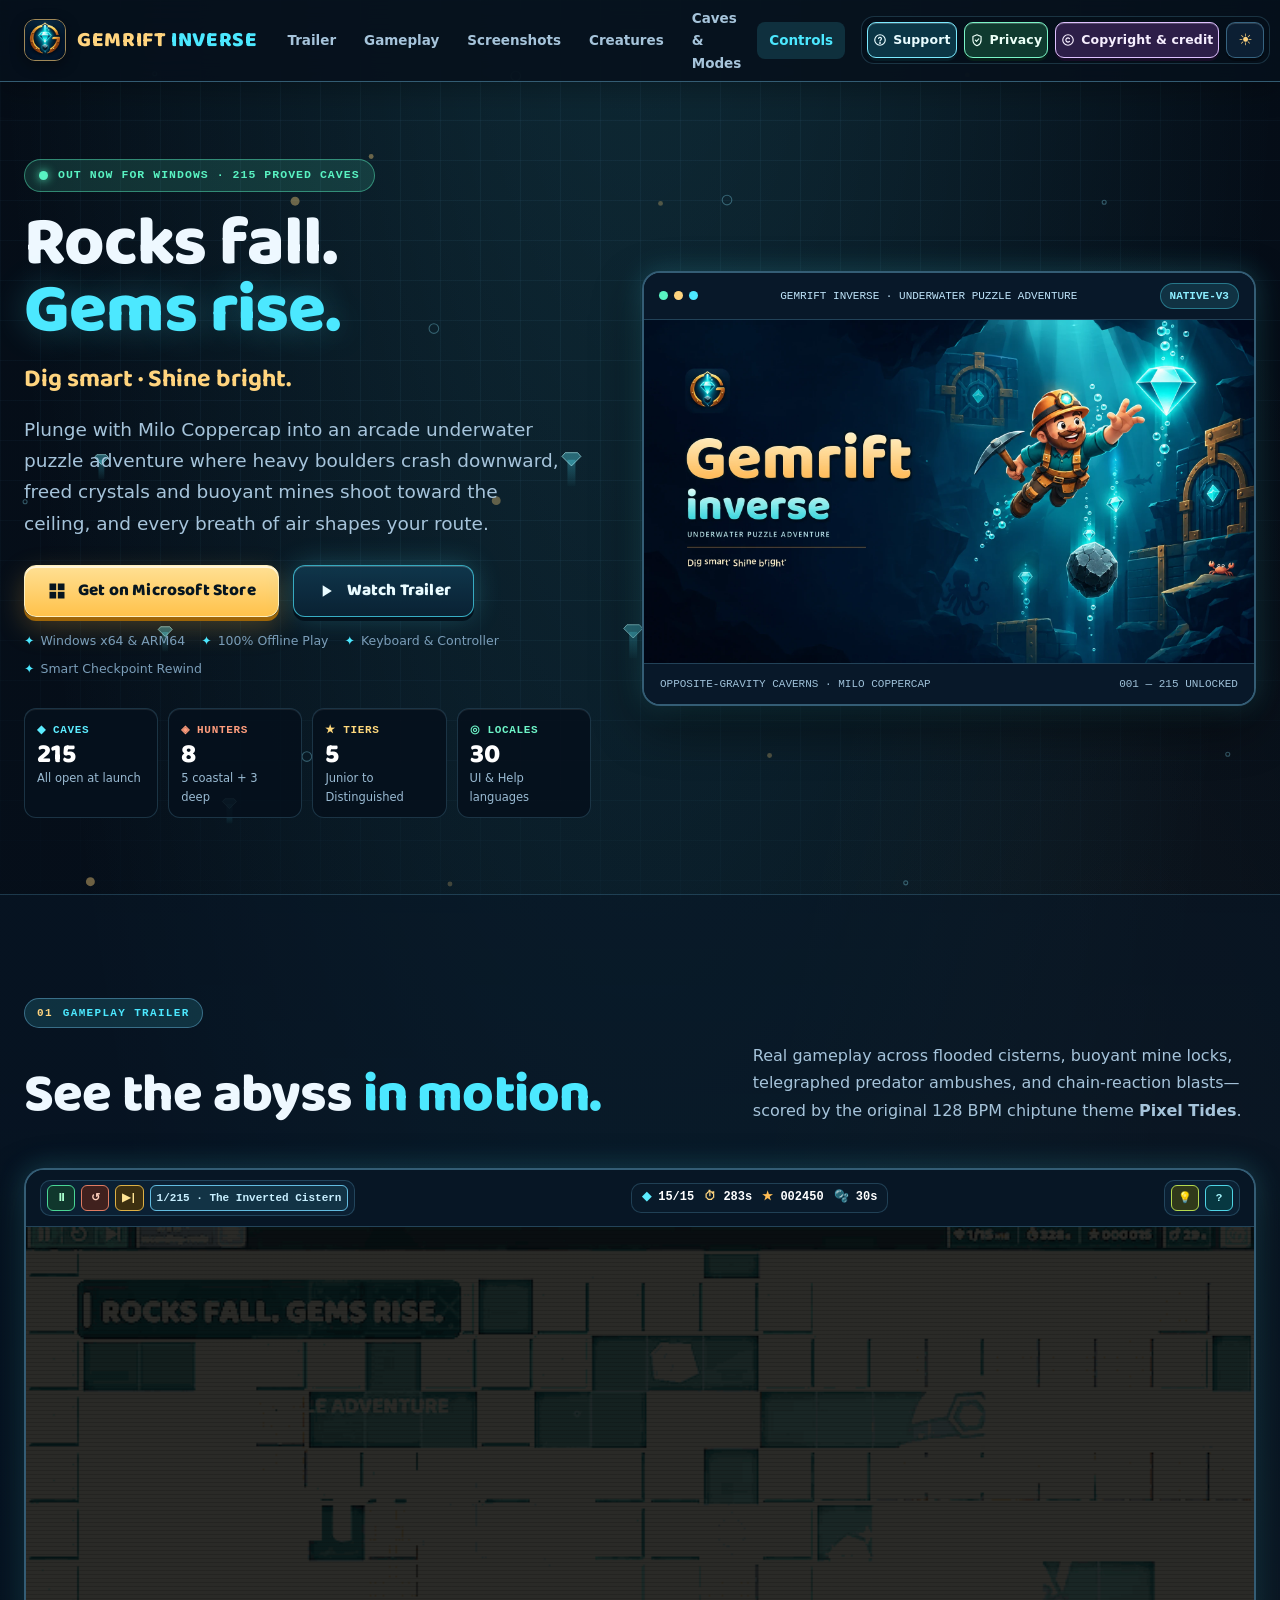
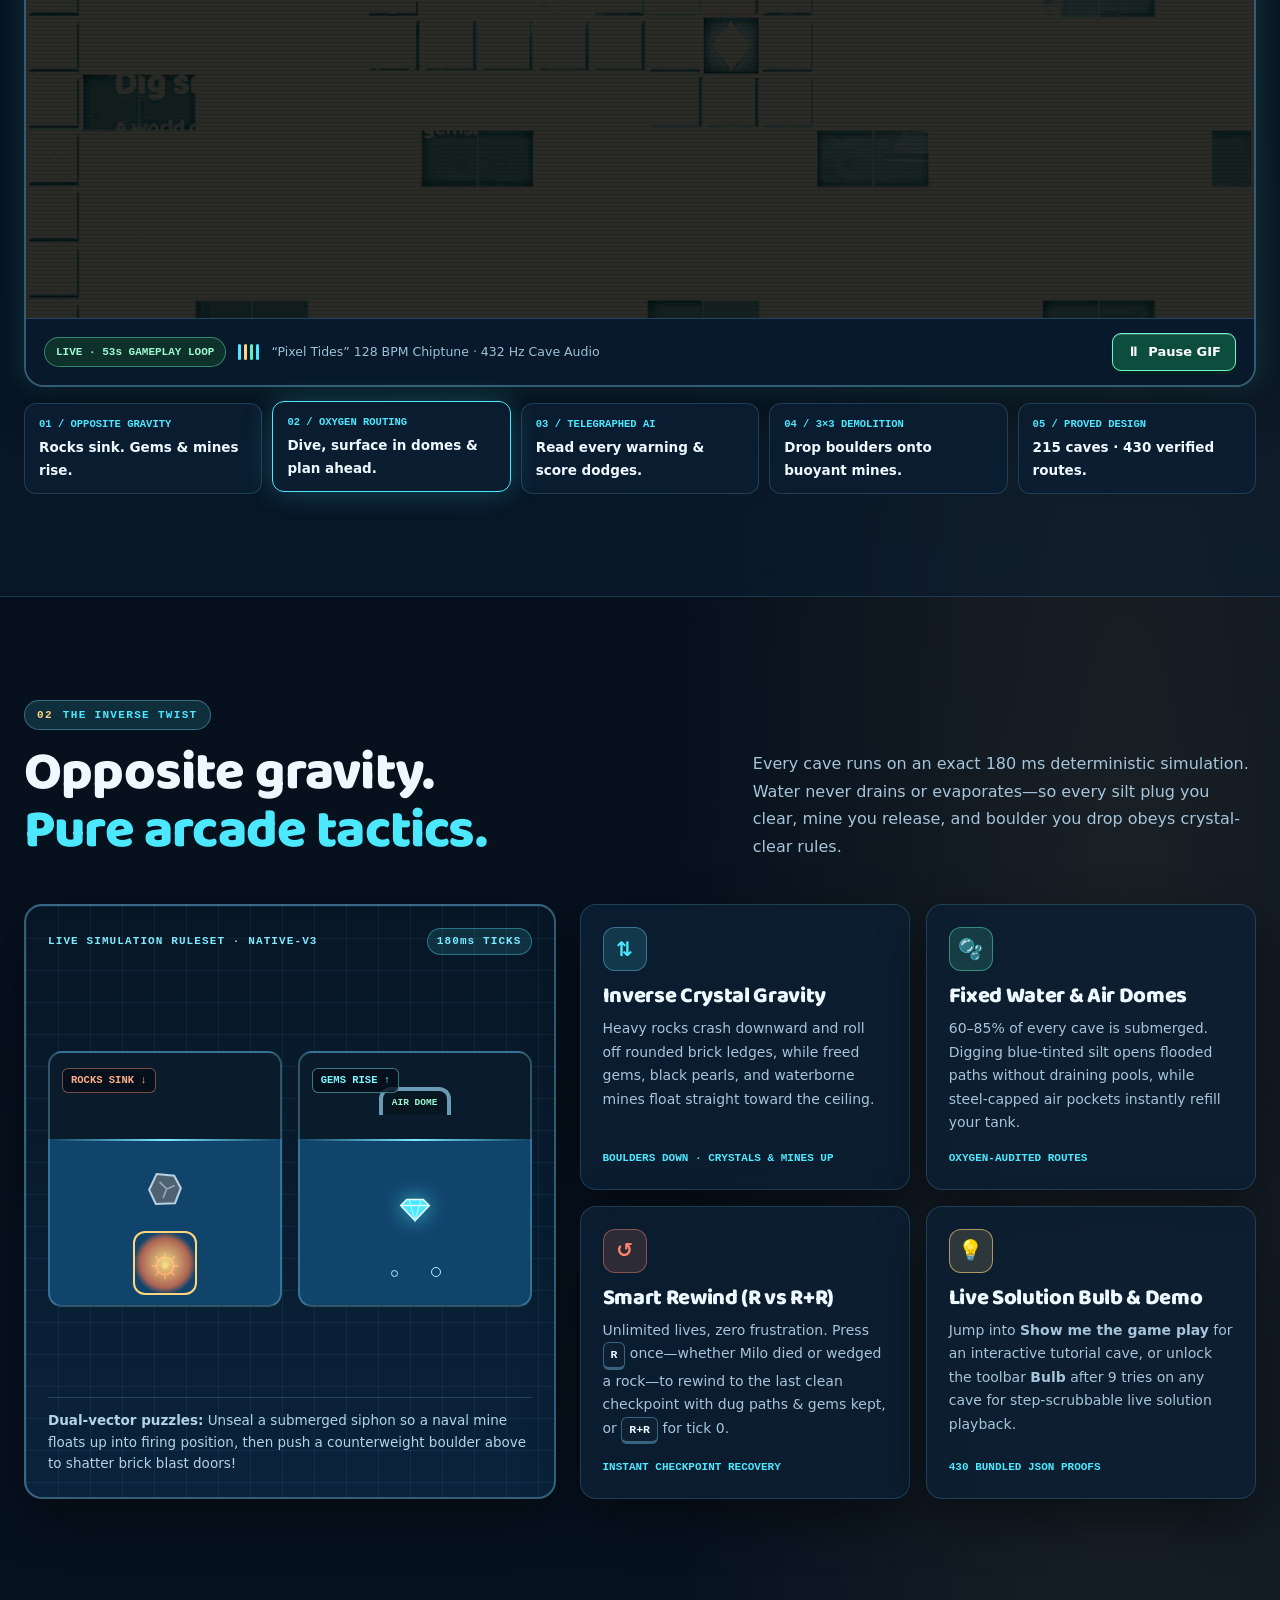
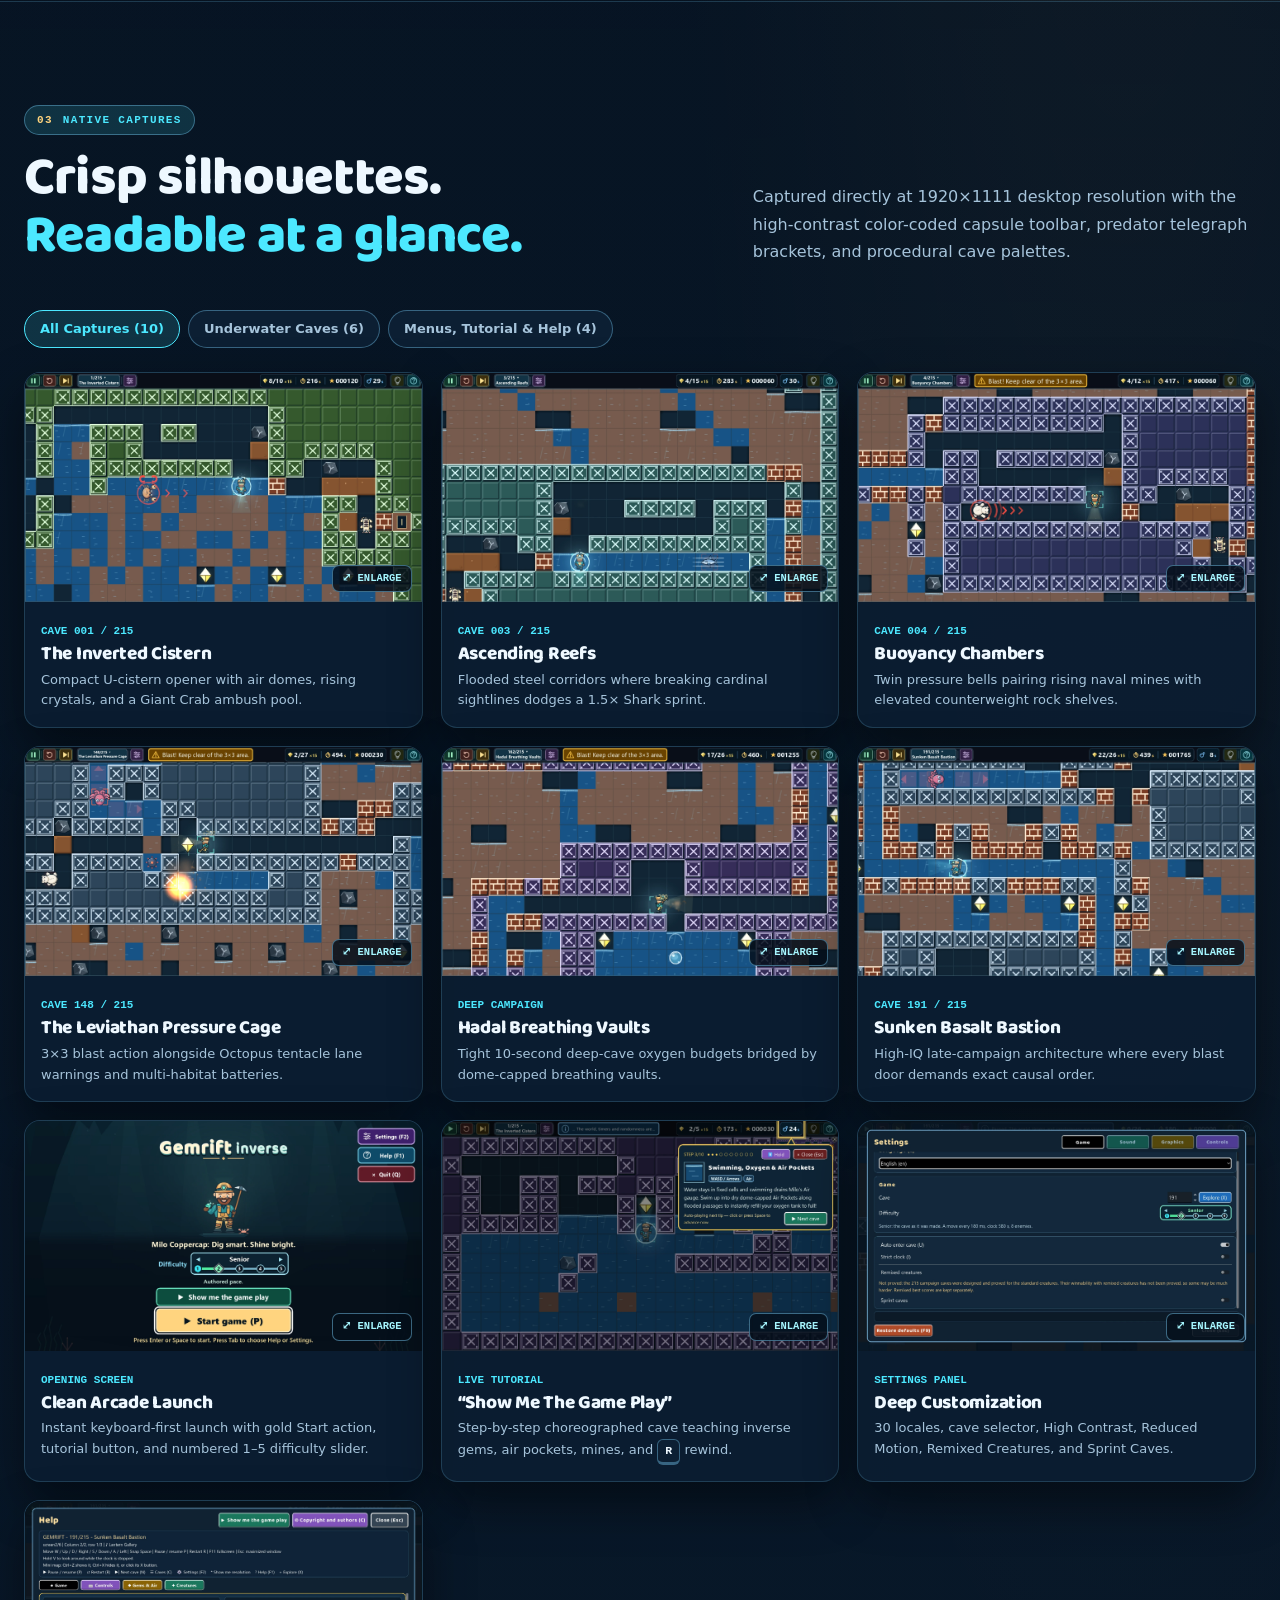
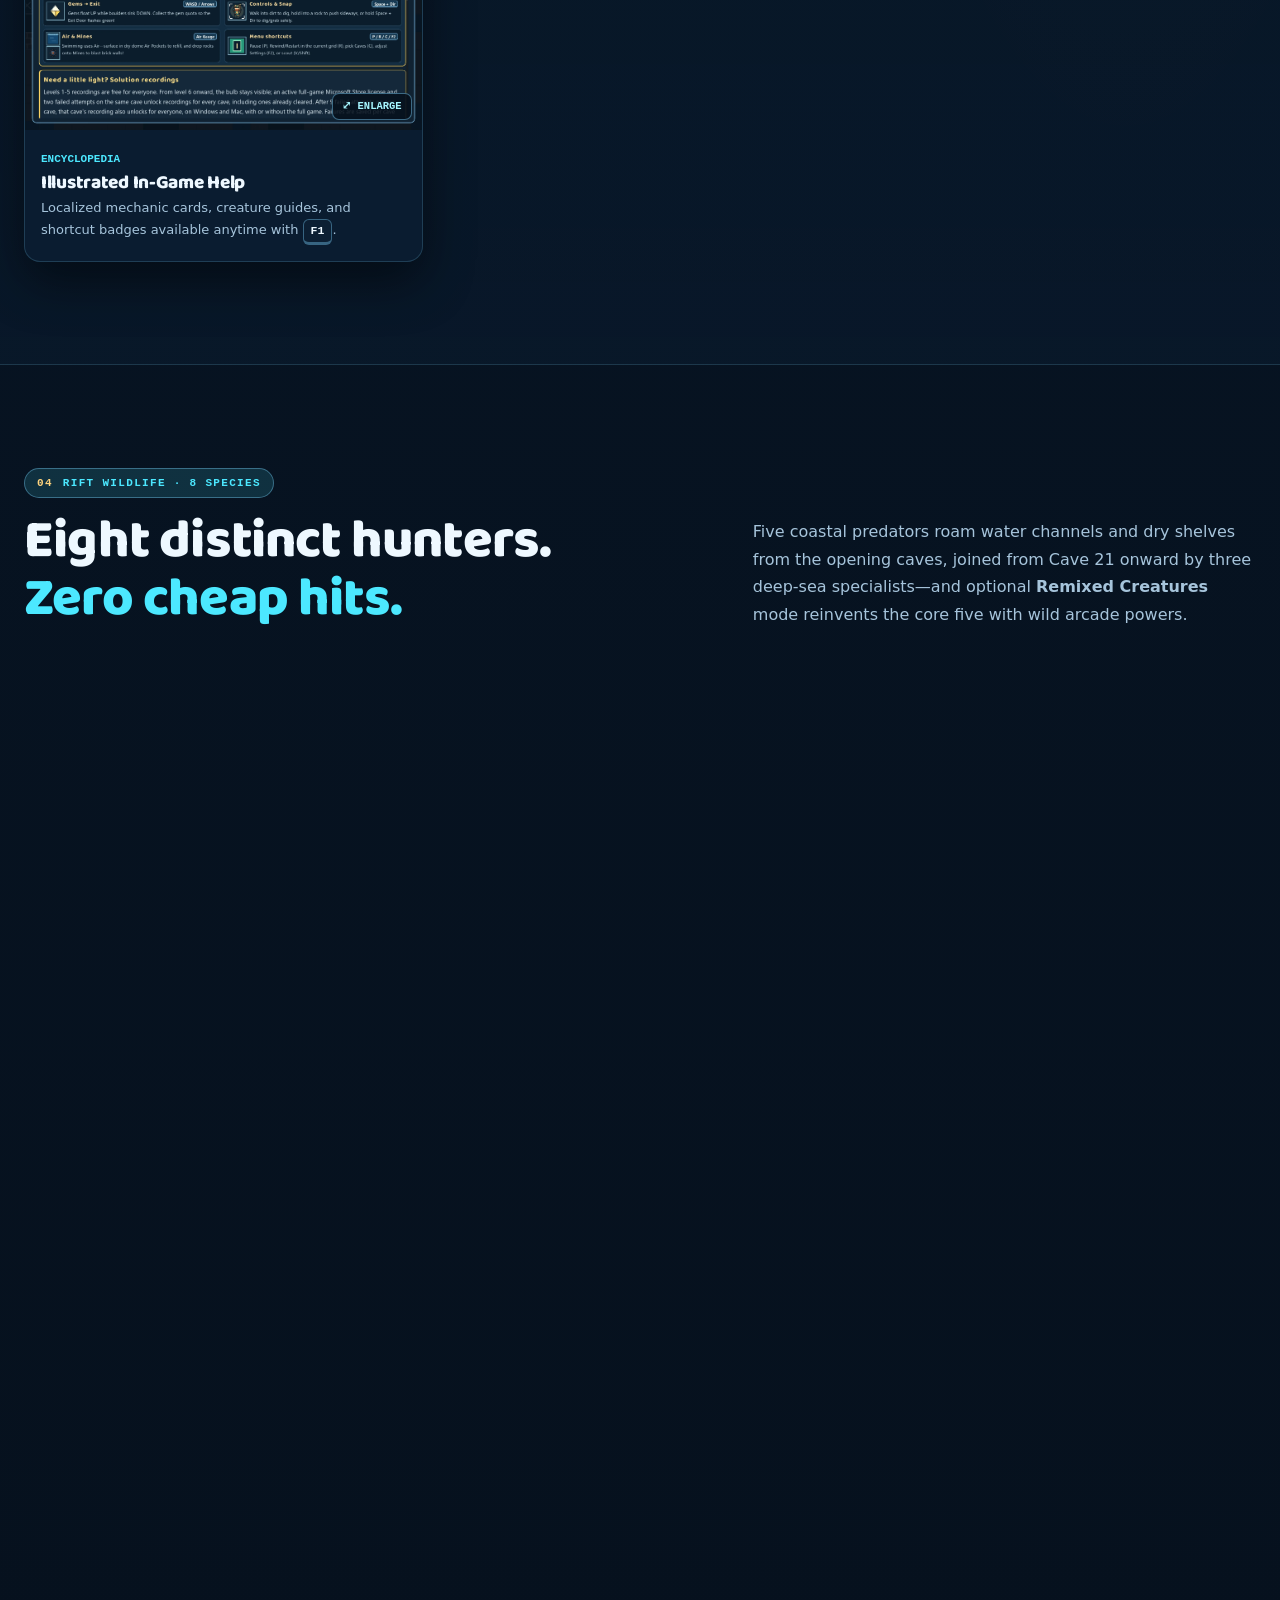
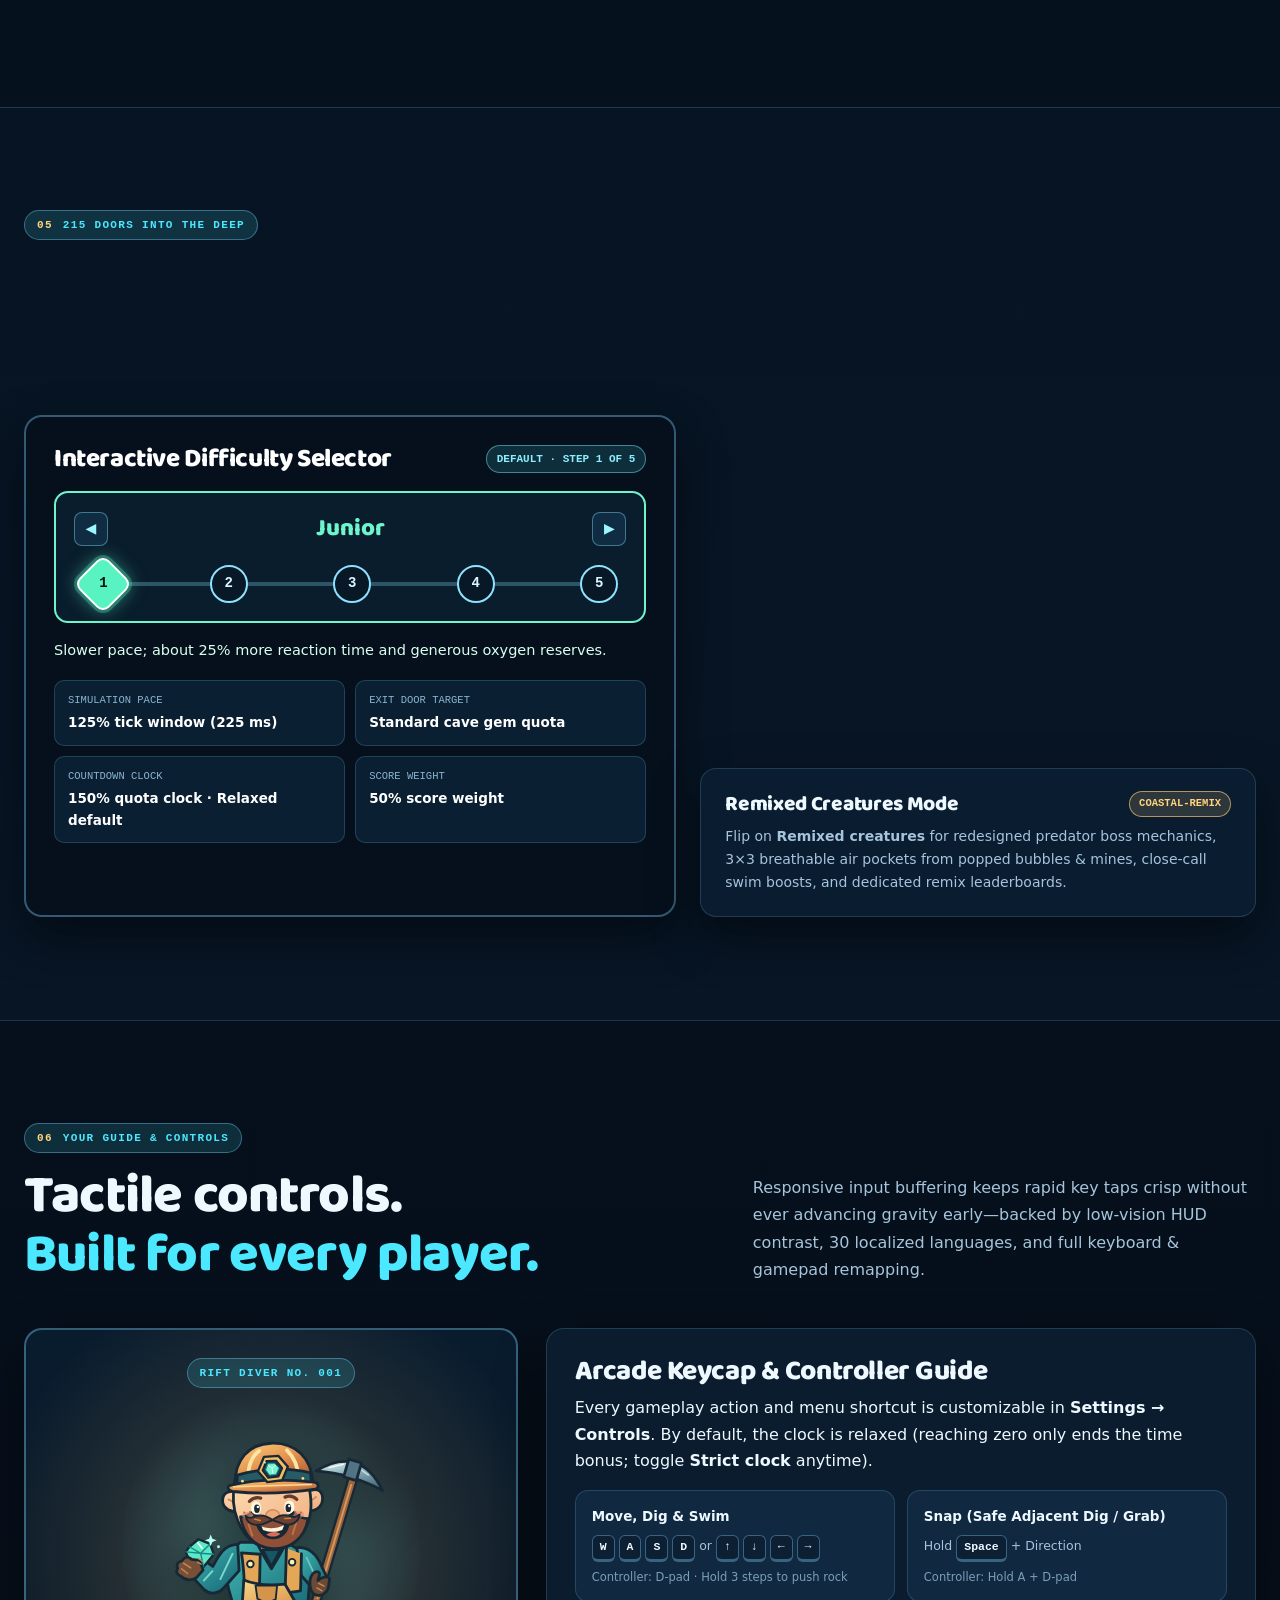
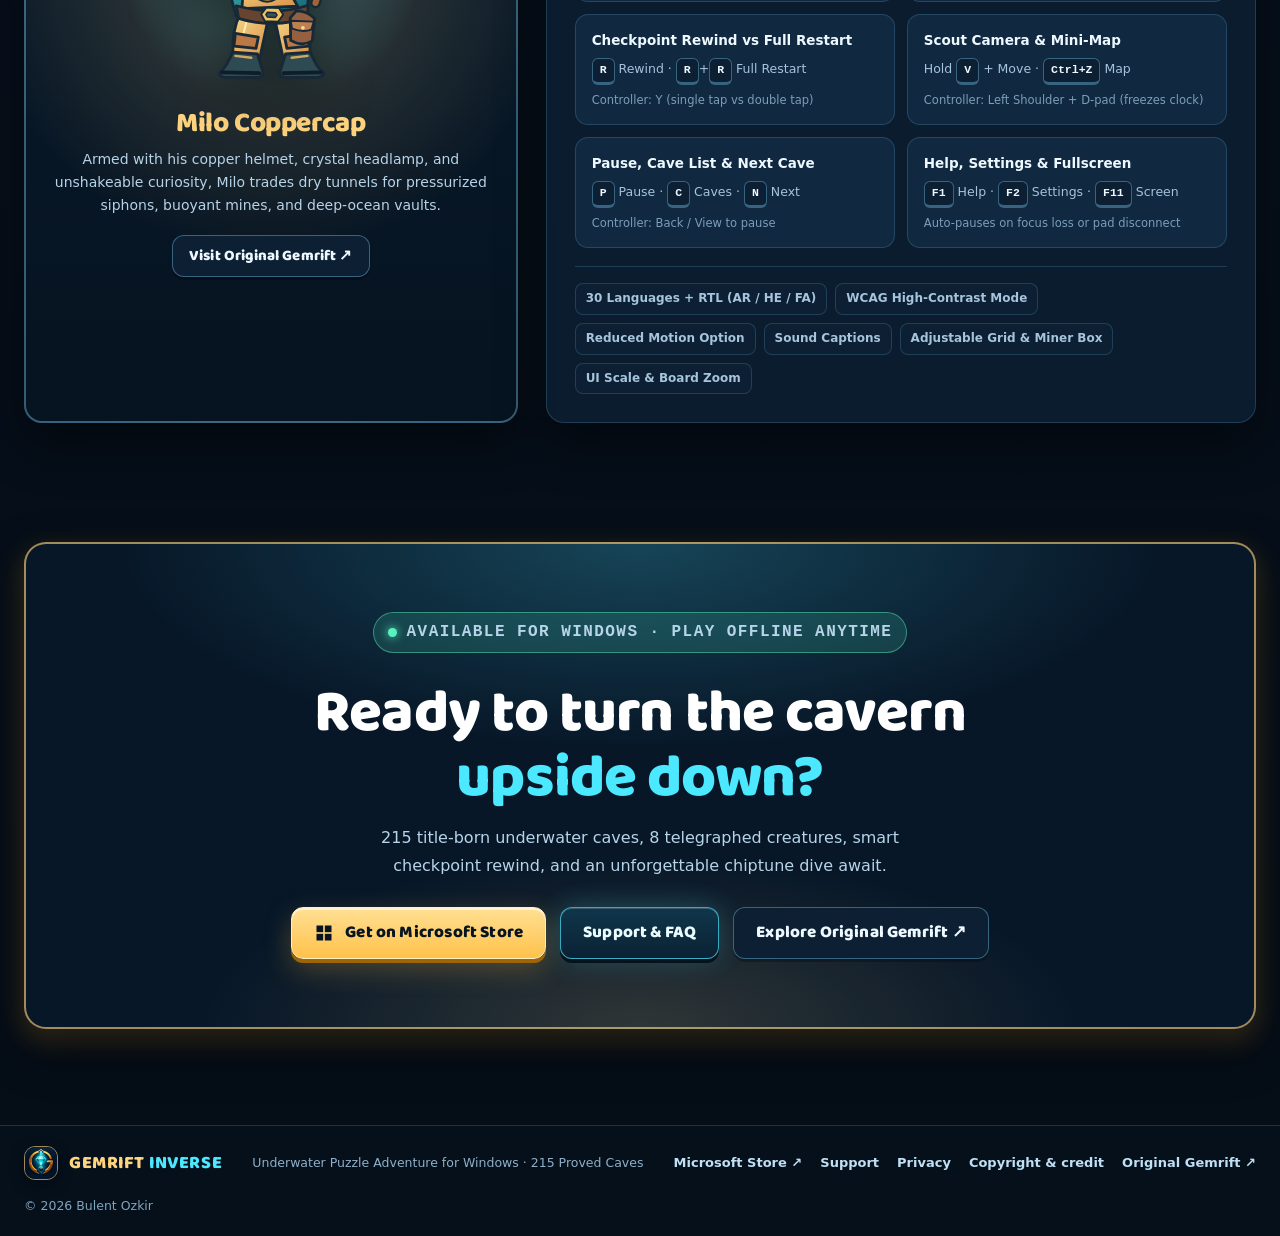
==== index.html @ 5802c0be "sdfsd" ====
<!doctype html>
<html lang="en" data-theme="dark">
  <head>
    <meta charset="UTF-8">
    <meta name="viewport" content="width=device-width, initial-scale=1">
    <meta name="description" content="Gemrift inverse — Underwater Puzzle Adventure for Windows. Guide Milo Coppercap through 215 underwater caves where heavy rocks sink, crystals and mines rise, and 8 coastal &amp; deep creatures guard the rift.">
    <meta property="og:type" content="website">
    <meta property="og:title" content="Gemrift inverse — Underwater Puzzle Adventure">
    <meta property="og:description" content="Rocks fall. Gems rise. Explore 215 proved underwater caves, outsmart 8 sea &amp; ice creatures, and master 5 difficulty tiers.">
    <meta property="og:url" content="https://bulentozkir.github.io/gemrift-inverse-site/">
    <meta property="og:image" content="https://bulentozkir.github.io/gemrift-inverse-site/static/images/gemrift-inverse-hero.png">
    <meta property="og:image:alt" content="Gemrift inverse official key art featuring Milo Coppercap swimming toward rising cyan diamonds above heavy boulders.">
    <meta name="twitter:card" content="summary_large_image">
    <link rel="canonical" href="https://bulentozkir.github.io/gemrift-inverse-site/">
    <link rel="icon" type="image/png" href="static/images/gemrift-inverse-icon.png">
    <link rel="preload" href="static/fonts/Baloo2.ttf" as="font" type="font/ttf" crossorigin>
    <link rel="stylesheet" href="static/css/site.css">
    <title>Gemrift inverse — Underwater Puzzle Adventure</title>
    <script>
      (() => {
        const param = new URLSearchParams(window.location.search).get("scoutTheme");
        document.documentElement.setAttribute("data-theme", param === "light" ? "light" : "dark");
      })();
    </script>
  </head>
  <body>
    <canvas id="abyss-canvas" aria-hidden="true"></canvas>
    <a class="skip-link" href="#main">Skip to content</a>

    <header class="site-header">
      <div class="header-inner">
        <a class="wordmark" href="#top" aria-label="Gemrift inverse home">
          <img src="static/images/gemrift-inverse-icon.png" alt="" width="42" height="42">
          <span><span class="wordmark-gemrift">GEMRIFT</span> <span class="wordmark-inverse">INVERSE</span></span>
        </a>
        <button class="menu-toggle" type="button" aria-expanded="false" aria-controls="primary-nav">
          <span>Menu</span>
          <span class="menu-icon" aria-hidden="true"><i></i><i></i></span>
        </button>
        <nav class="primary-nav" id="primary-nav" aria-label="Main navigation">
          <div class="nav-section-links">
            <a href="#trailer">Trailer</a>
            <a href="#gameplay">Gameplay</a>
            <a href="#screenshots">Screenshots</a>
            <a href="#creatures">Creatures</a>
            <a href="#caves">Caves &amp; Modes</a>
            <a href="#controls">Controls</a>
          </div>
          <div class="toolbar-capsule" role="group" aria-label="Site pages and theme">
            <a class="toolbar-btn toolbar-btn-support" href="support.html">
              <svg viewBox="0 0 24 24" aria-hidden="true"><circle cx="12" cy="12" r="9"/><path d="M9.5 9.2a2.6 2.6 0 0 1 5 .8c0 1.8-2.5 2.1-2.5 3.8"/><circle cx="12" cy="17.2" r="0.6" fill="currentColor"/></svg>
              Support
            </a>
            <a class="toolbar-btn toolbar-btn-privacy" href="privacy.html">
              <svg viewBox="0 0 24 24" aria-hidden="true"><path d="M12 3 5 6v6c0 4.8 3 8.3 7 9.8 4-1.5 7-5 7-9.8V6l-7-3Z"/><path d="m9.2 12.2 2 2 3.8-4"/></svg>
              Privacy
            </a>
            <a class="toolbar-btn toolbar-btn-credits" href="copyright.html">
              <svg viewBox="0 0 24 24" aria-hidden="true"><circle cx="12" cy="12" r="9"/><path d="M14.6 9.6a3.6 3.6 0 1 0 0 4.8"/></svg>
              Copyright &amp; credit
            </a>
            <button class="theme-toggle" type="button" aria-label="Switch to coastal daylight theme" aria-pressed="false" title="Toggle dark and light theme">
              <span data-theme-icon aria-hidden="true">☀</span>
            </button>
          </div>
        </nav>
      </div>
    </header>

    <main id="main">
      <!-- HERO -->
      <section class="hero section-wrap" id="top" aria-labelledby="hero-title">
        <div class="hero-copy">
          <p class="release-pill">
            <span class="status-beacon" aria-hidden="true"></span>
            Out Now for Windows · 215 Proved Caves
          </p>
          <h1 id="hero-title">
            Rocks fall.
            <span class="hero-line-cyan">Gems rise.</span>
          </h1>
          <p class="hero-tagline">Dig smart · Shine bright.</p>
          <p class="hero-lede">
            Plunge with Milo Coppercap into an arcade underwater puzzle adventure where heavy boulders crash downward, freed crystals and buoyant mines shoot toward the ceiling, and every breath of air shapes your route.
          </p>
          <div class="hero-actions">
            <a class="button button-store" href="https://apps.microsoft.com/detail/9P3QHCNQ5SL3?hl=en-us&amp;gl=TR&amp;ocid=pdpshare" target="_blank" rel="noopener noreferrer">
              <svg viewBox="0 0 24 24" aria-hidden="true"><rect x="3" y="3" width="8" height="8" fill="currentColor" stroke="none"/><rect x="13" y="3" width="8" height="8" fill="currentColor" stroke="none"/><rect x="3" y="13" width="8" height="8" fill="currentColor" stroke="none"/><rect x="13" y="13" width="8" height="8" fill="currentColor" stroke="none"/></svg>
              Get on Microsoft Store
            </a>
            <a class="button button-secondary" href="#trailer">
              <svg viewBox="0 0 24 24" aria-hidden="true"><polygon points="8,5 19,12 8,19" fill="currentColor" stroke="none"/></svg>
              Watch Trailer
            </a>
          </div>
          <div class="hero-platform-note">
            <span><i>✦</i> Windows x64 &amp; ARM64</span>
            <span><i>✦</i> 100% Offline Play</span>
            <span><i>✦</i> Keyboard &amp; Controller</span>
            <span><i>✦</i> Smart Checkpoint Rewind</span>
          </div>
          <div class="hud-stats" aria-label="Game highlights">
            <div class="hud-stat-box" data-tone="cyan">
              <span class="hud-stat-top">◆ Caves</span>
              <strong class="hud-stat-value" data-count="215">215</strong>
              <span class="hud-stat-label">All open at launch</span>
            </div>
            <div class="hud-stat-box" data-tone="coral">
              <span class="hud-stat-top">◈ Hunters</span>
              <strong class="hud-stat-value" data-count="8">8</strong>
              <span class="hud-stat-label">5 coastal + 3 deep</span>
            </div>
            <div class="hud-stat-box" data-tone="gold">
              <span class="hud-stat-top">★ Tiers</span>
              <strong class="hud-stat-value" data-count="5">5</strong>
              <span class="hud-stat-label">Junior to Distinguished</span>
            </div>
            <div class="hud-stat-box" data-tone="mint">
              <span class="hud-stat-top">◎ Locales</span>
              <strong class="hud-stat-value" data-count="30">30</strong>
              <span class="hud-stat-label">UI &amp; Help languages</span>
            </div>
          </div>
        </div>

        <figure class="hero-monitor">
          <div class="monitor-topbar" aria-hidden="true">
            <span class="monitor-dots"><i></i><i></i><i></i></span>
            <span>GEMRIFT INVERSE · UNDERWATER PUZZLE ADVENTURE</span>
            <span class="monitor-chip">NATIVE-V3</span>
          </div>
          <picture>
            <source srcset="static/images/gemrift-inverse-hero.webp" type="image/webp">
            <img src="static/images/gemrift-inverse-hero.png" alt="Gemrift inverse official key art: Milo Coppercap swims through a glowing deep-sea cavern toward rising cyan crystals while heavy boulders sink below." width="1920" height="1080" fetchpriority="high">
          </picture>
          <figcaption class="monitor-footer">
            <span>OPPOSITE-GRAVITY CAVERNS · MILO COPPERCAP</span>
            <span>001 — 215 UNLOCKED</span>
          </figcaption>
        </figure>
      </section>

      <!-- ANIMATED GIF TRAILER -->
      <section class="section-block section-block-alt" id="trailer" aria-labelledby="trailer-title">
        <div class="section-wrap">
          <div class="section-kicker"><span class="kicker-num">01</span><span>GAMEPLAY TRAILER</span></div>
          <div class="section-header reveal">
            <h2 id="trailer-title">See the abyss <em>in motion.</em></h2>
            <p>Real gameplay across flooded cisterns, buoyant mine locks, telegraphed predator ambushes, and chain-reaction blasts—scored by the original 128 BPM chiptune theme <strong>Pixel Tides</strong>.</p>
          </div>

          <div class="trailer-cabinet reveal" id="trailer-player">
            <div class="game-hud-bar" aria-hidden="true">
              <div class="hud-capsule-group">
                <span class="hud-mini-key hud-mini-mint">⏸</span>
                <span class="hud-mini-key hud-mini-coral">↺</span>
                <span class="hud-mini-key hud-mini-amber">▶|</span>
                <span class="hud-mini-key hud-mini-sky">1/215 · The Inverted Cistern</span>
              </div>
              <div class="hud-readouts">
                <span class="hud-gem">◆ <b>15/15</b></span>
                <span class="hud-time">⏱ <b>283s</b></span>
                <span class="hud-score">★ <b>002450</b></span>
                <span class="hud-air">🫧 <b>30s</b></span>
              </div>
              <div class="hud-capsule-group">
                <span class="hud-mini-key hud-mini-lime">💡</span>
                <span class="hud-mini-key hud-mini-cyan">?</span>
              </div>
            </div>

            <div class="trailer-stage" id="trailer-stage">
              <img
                id="trailer-media"
                src="static/images/gemrift-inverse-trailer.gif"
                data-gif-src="static/images/gemrift-inverse-trailer.gif"
                data-poster-src="static/images/gemrift-inverse-trailer-poster.webp"
                alt="Animated gameplay trailer of Gemrift inverse showing Milo swimming through flooded caves, dropping boulders onto mines, dodging sea predators, and collecting upward-floating gems."
                width="720"
                height="405"
                loading="eager">
            </div>

            <div class="trailer-controls-bar">
              <div class="trailer-status-group">
                <span class="trailer-state-badge" id="trailer-state-badge">LIVE · 53s GAMEPLAY LOOP</span>
                <span class="chiptune-eq" aria-hidden="true"><i></i><i></i><i></i><i></i></span>
                <span class="chiptune-caption">“Pixel Tides” 128 BPM Chiptune · 432 Hz Cave Audio</span>
              </div>
              <button class="trailer-toggle-btn" id="trailer-toggle" type="button" aria-pressed="false">
                <span data-toggle-glyph aria-hidden="true">⏸</span>
                <span data-toggle-label>Pause GIF</span>
              </button>
            </div>
          </div>

          <div class="trailer-beats reveal" aria-label="Trailer highlights">
            <div class="trailer-beat is-current">
              <span>01 / OPPOSITE GRAVITY</span>
              <strong>Rocks sink. Gems &amp; mines rise.</strong>
            </div>
            <div class="trailer-beat">
              <span>02 / OXYGEN ROUTING</span>
              <strong>Dive, surface in domes &amp; plan ahead.</strong>
            </div>
            <div class="trailer-beat">
              <span>03 / TELEGRAPHED AI</span>
              <strong>Read every warning &amp; score dodges.</strong>
            </div>
            <div class="trailer-beat">
              <span>04 / 3×3 DEMOLITION</span>
              <strong>Drop boulders onto buoyant mines.</strong>
            </div>
            <div class="trailer-beat">
              <span>05 / PROVED DESIGN</span>
              <strong>215 caves · 430 verified routes.</strong>
            </div>
          </div>
        </div>
      </section>

      <!-- CORE GAMEPLAY & LIVE INVERSE PHYSICS SCHEMATIC -->
      <section class="section-block" id="gameplay" aria-labelledby="gameplay-title">
        <div class="section-wrap">
          <div class="section-kicker"><span class="kicker-num">02</span><span>THE INVERSE TWIST</span></div>
          <div class="section-header reveal">
            <h2 id="gameplay-title">Opposite gravity.<br><em>Pure arcade tactics.</em></h2>
            <p>Every cave runs on an exact 180 ms deterministic simulation. Water never drains or evaporates—so every silt plug you clear, mine you release, and boulder you drop obeys crystal-clear rules.</p>
          </div>

          <div class="mechanics-layout">
            <aside class="physics-stage reveal" aria-label="Animated diagram comparing downward boulder gravity and upward crystal buoyancy">
              <div class="physics-stage-head">
                <span>LIVE SIMULATION RULESET · NATIVE-V3</span>
                <span class="monitor-chip">180ms TICKS</span>
              </div>

              <div class="physics-shafts" aria-hidden="true">
                <div class="shaft-card shaft-down">
                  <span class="shaft-label">ROCKS SINK ↓</span>
                  <span class="shaft-waterline"></span>
                  <svg class="anim-boulder" viewBox="0 0 48 48">
                    <polygon points="14,6 35,8 43,23 36,41 13,42 5,25" fill="#4f6272" stroke="#b8d0e0" stroke-width="2.5"/>
                    <path d="M18 16 L26 24 L22 34 M26 24 L35 20" stroke="#90a8bc" stroke-width="2" fill="none" stroke-linecap="round"/>
                  </svg>
                  <svg class="anim-mine" viewBox="0 0 48 48">
                    <circle cx="24" cy="24" r="12" fill="#2c3e50" stroke="#ff7a6b" stroke-width="2.5"/>
                    <path d="M24 6v6M24 36v6M6 24h6M36 24h6M11 11l4 4M33 33l4 4M37 11l-4 4M15 33l-4 4" stroke="#ff7a6b" stroke-width="2.5" stroke-linecap="round"/>
                    <circle cx="24" cy="24" r="4" fill="#ffb347"/>
                  </svg>
                  <span class="anim-blast"></span>
                </div>

                <div class="shaft-card shaft-up">
                  <span class="shaft-label">GEMS RISE ↑</span>
                  <span class="shaft-waterline"></span>
                  <div class="air-dome">AIR DOME</div>
                  <svg class="anim-gem" viewBox="0 0 48 48">
                    <polygon points="13,14 35,14 43,22 24,42 5,22" fill="#4ce8ff" stroke="#e6fcff" stroke-width="2.2"/>
                    <polyline points="5,22 43,22" stroke="#e6fcff" stroke-width="1.8"/>
                    <polyline points="16,14 24,42 32,14" fill="none" stroke="#a8f7ff" stroke-width="1.6"/>
                  </svg>
                  <span class="anim-bubble"></span>
                  <span class="anim-bubble b2"></span>
                </div>
              </div>

              <p class="physics-stage-foot">
                <strong>Dual-vector puzzles:</strong> Unseal a submerged siphon so a naval mine floats up into firing position, then push a counterweight boulder above to shatter brick blast doors!
              </p>
            </aside>

            <div class="mechanics-cards">
              <article class="mechanic-card reveal" data-accent="cyan">
                <span class="mechanic-icon" aria-hidden="true">⇅</span>
                <h3>Inverse Crystal Gravity</h3>
                <p>Heavy rocks crash downward and roll off rounded brick ledges, while freed gems, black pearls, and waterborne mines float straight toward the ceiling.</p>
                <span class="mechanic-tag">BOULDERS DOWN · CRYSTALS &amp; MINES UP</span>
              </article>

              <article class="mechanic-card reveal" data-accent="mint">
                <span class="mechanic-icon" aria-hidden="true">🫧</span>
                <h3>Fixed Water &amp; Air Domes</h3>
                <p>60–85% of every cave is submerged. Digging blue-tinted silt opens flooded paths without draining pools, while steel-capped air pockets instantly refill your tank.</p>
                <span class="mechanic-tag">OXYGEN-AUDITED ROUTES</span>
              </article>

              <article class="mechanic-card reveal" data-accent="coral">
                <span class="mechanic-icon" aria-hidden="true">↺</span>
                <h3>Smart Rewind (R vs R+R)</h3>
                <p>Unlimited lives, zero frustration. Press <kbd>R</kbd> once—whether Milo died or wedged a rock—to rewind to the last clean checkpoint with dug paths &amp; gems kept, or <kbd>R+R</kbd> for tick 0.</p>
                <span class="mechanic-tag">INSTANT CHECKPOINT RECOVERY</span>
              </article>

              <article class="mechanic-card reveal" data-accent="gold">
                <span class="mechanic-icon" aria-hidden="true">💡</span>
                <h3>Live Solution Bulb &amp; Demo</h3>
                <p>Jump into <strong>Show me the game play</strong> for an interactive tutorial cave, or unlock the toolbar <strong>Bulb</strong> after 9 tries on any cave for step-scrubbable live solution playback.</p>
                <span class="mechanic-tag">430 BUNDLED JSON PROOFS</span>
              </article>
            </div>
          </div>
        </div>
      </section>

      <!-- SCREENSHOT GALLERY -->
      <section class="section-block section-block-alt" id="screenshots" aria-labelledby="screenshots-title">
        <div class="section-wrap">
          <div class="section-kicker"><span class="kicker-num">03</span><span>NATIVE CAPTURES</span></div>
          <div class="section-header reveal">
            <h2 id="screenshots-title">Crisp silhouettes.<br><em>Readable at a glance.</em></h2>
            <p>Captured directly at 1920×1111 desktop resolution with the high-contrast color-coded capsule toolbar, predator telegraph brackets, and procedural cave palettes.</p>
          </div>

          <div class="filter-bar reveal">
            <div class="filter-pills" role="group" aria-label="Filter screenshots">
              <button class="filter-pill is-active" type="button" data-shot-filter="all" aria-pressed="true">All Captures (10)</button>
              <button class="filter-pill" type="button" data-shot-filter="gameplay" aria-pressed="false">Underwater Caves (6)</button>
              <button class="filter-pill" type="button" data-shot-filter="interface" aria-pressed="false">Menus, Tutorial &amp; Help (4)</button>
            </div>
          </div>

          <div class="shots-grid">
            <figure class="shot-card reveal" data-shot-cat="gameplay" data-title="Cave 1/215 — The Inverted Cistern" data-desc="Bespoke U-cistern opening cave introducing submerged silt, upward-floating gems, and your first Giant Crab counterweight trap.">
              <button class="shot-trigger" type="button" aria-label="Enlarge screenshot: Cave 1 The Inverted Cistern">
                <img src="static/images/screenshots/01-gameplay-the-inverted-cistern.webp" alt="Gameplay in Cave 1 The Inverted Cistern showing Milo, flooded channels, gems, and the color-coded top toolbar." width="1920" height="1111" loading="lazy">
                <span class="shot-zoom-badge">⤢ ENLARGE</span>
              </button>
              <figcaption class="shot-meta">
                <span class="shot-rank">CAVE 001 / 215</span>
                <h3>The Inverted Cistern</h3>
                <p>Compact U-cistern opener with air domes, rising crystals, and a Giant Crab ambush pool.</p>
              </figcaption>
            </figure>

            <figure class="shot-card reveal" data-shot-cat="gameplay" data-title="Cave 3/215 — Ascending Reefs" data-desc="Bottom-up reef ascent where Milo swims with an oxygen ring while a Shark charges along a flooded steel channel.">
              <button class="shot-trigger" type="button" aria-label="Enlarge screenshot: Cave 3 Ascending Reefs">
                <img src="static/images/screenshots/02-gameplay-ascending-reefs.webp" alt="Gameplay in Cave 3 Ascending Reefs with Milo swimming past brick blast locks as a Shark charges through water." width="1920" height="1111" loading="lazy">
                <span class="shot-zoom-badge">⤢ ENLARGE</span>
              </button>
              <figcaption class="shot-meta">
                <span class="shot-rank">CAVE 003 / 215</span>
                <h3>Ascending Reefs</h3>
                <p>Flooded steel corridors where breaking cardinal sightlines dodges a 1.5× Shark sprint.</p>
              </figcaption>
            </figure>

            <figure class="shot-card reveal" data-shot-cat="gameplay" data-title="Cave 4/215 — Buoyancy Chambers" data-desc="Twin buoyancy bells combining dry counterweight shelves, submerged naval mines, and dry-ledge Polar Bear patrols.">
              <button class="shot-trigger" type="button" aria-label="Enlarge screenshot: Cave 4 Buoyancy Chambers">
                <img src="static/images/screenshots/03-gameplay-buoyancy-chambers.webp" alt="Gameplay in Cave 4 Buoyancy Chambers featuring twin flooded bell chambers and counterweight boulders." width="1920" height="1111" loading="lazy">
                <span class="shot-zoom-badge">⤢ ENLARGE</span>
              </button>
              <figcaption class="shot-meta">
                <span class="shot-rank">CAVE 004 / 215</span>
                <h3>Buoyancy Chambers</h3>
                <p>Twin pressure bells pairing rising naval mines with elevated counterweight rock shelves.</p>
              </figcaption>
            </figure>

            <figure class="shot-card reveal" data-shot-cat="gameplay" data-title="Cave 148/215 — The Leviathan Pressure Cage" data-desc="Live 3×3 mine detonation below Milo while an Octopus illuminates its pink tentacle warning lanes and a Polar Bear patrols the left shelf.">
              <button class="shot-trigger" type="button" aria-label="Enlarge screenshot: Cave 148 The Leviathan Pressure Cage">
                <img src="static/images/screenshots/04-gameplay-the-leviathan-pressure-cage.webp" alt="Gameplay in Cave 148 The Leviathan Pressure Cage showing a 3x3 explosion, Octopus tentacle warning lanes, and a Polar Bear." width="1920" height="1111" loading="lazy">
                <span class="shot-zoom-badge">⤢ ENLARGE</span>
              </button>
              <figcaption class="shot-meta">
                <span class="shot-rank">CAVE 148 / 215</span>
                <h3>The Leviathan Pressure Cage</h3>
                <p>3×3 blast action alongside Octopus tentacle lane warnings and multi-habitat batteries.</p>
              </figcaption>
            </figure>

            <figure class="shot-card reveal" data-shot-cat="gameplay" data-title="Cave 165/215 — Hadal Breathing Vaults" data-desc="Deep-cavern oxygen routing across dome-capped air pockets, siphon relays, and multi-pin boulder locks.">
              <button class="shot-trigger" type="button" aria-label="Enlarge screenshot: Hadal Breathing Vaults">
                <img src="static/images/screenshots/05-gameplay-hadal-breathing-vaults.webp" alt="Gameplay in Hadal Breathing Vaults with deep flooded vaults, air pockets, and multi-stage boulder contraptions." width="1920" height="1111" loading="lazy">
                <span class="shot-zoom-badge">⤢ ENLARGE</span>
              </button>
              <figcaption class="shot-meta">
                <span class="shot-rank">DEEP CAMPAIGN</span>
                <h3>Hadal Breathing Vaults</h3>
                <p>Tight 10-second deep-cave oxygen budgets bridged by dome-capped breathing vaults.</p>
              </figcaption>
            </figure>

            <figure class="shot-card reveal" data-shot-cat="gameplay" data-title="Cave 191/215 — Sunken Basalt Bastion" data-desc="Late-game ecosystem stronghold combining coastal hunters, deep-sea creatures, and multi-step blast doors.">
              <button class="shot-trigger" type="button" aria-label="Enlarge screenshot: Sunken Basalt Bastion">
                <img src="static/images/screenshots/06-gameplay-sunken-basalt-bastion.webp" alt="Gameplay in Sunken Basalt Bastion showing dense basalt steel architecture, gems, and submerged puzzle shafts." width="1920" height="1111" loading="lazy">
                <span class="shot-zoom-badge">⤢ ENLARGE</span>
              </button>
              <figcaption class="shot-meta">
                <span class="shot-rank">CAVE 191 / 215</span>
                <h3>Sunken Basalt Bastion</h3>
                <p>High-IQ late-campaign architecture where every blast door demands exact causal order.</p>
              </figcaption>
            </figure>

            <figure class="shot-card reveal" data-shot-cat="interface" data-title="Opening Screen — Start, Tutorial &amp; Low-Vision Difficulty Slider" data-desc="Milo Coppercap's animated headlamp portrait, Start Game, Show me the game play, and the numbered 1–5 diamond difficulty selector.">
              <button class="shot-trigger" type="button" aria-label="Enlarge screenshot: Opening Screen">
                <img src="static/images/screenshots/07-opening-page.webp" alt="Gemrift inverse opening screen with Milo Coppercap, gold Start game button, Show me the game play button, and 1-5 difficulty slider." width="1920" height="1111" loading="lazy">
                <span class="shot-zoom-badge">⤢ ENLARGE</span>
              </button>
              <figcaption class="shot-meta">
                <span class="shot-rank">OPENING SCREEN</span>
                <h3>Clean Arcade Launch</h3>
                <p>Instant keyboard-first launch with gold Start action, tutorial button, and numbered 1–5 difficulty slider.</p>
              </figcaption>
            </figure>

            <figure class="shot-card reveal" data-shot-cat="interface" data-title="Interactive Tutorial — Show Me How To Play" data-desc="Self-contained playable tutorial cave with live keycaps, HUD callouts, Snap digging, mine blasts, and checkpoint rewind.">
              <button class="shot-trigger" type="button" aria-label="Enlarge screenshot: Interactive How to Play Tutorial">
                <img src="static/images/screenshots/10-how-to-play-page.webp" alt="Interactive Show me the game play tutorial demonstrating movement, Snap digging, air pockets, and HUD callouts." width="1920" height="1111" loading="lazy">
                <span class="shot-zoom-badge">⤢ ENLARGE</span>
              </button>
              <figcaption class="shot-meta">
                <span class="shot-rank">LIVE TUTORIAL</span>
                <h3>“Show Me The Game Play”</h3>
                <p>Step-by-step choreographed cave teaching inverse gems, air pockets, mines, and <kbd>R</kbd> rewind.</p>
              </figcaption>
            </figure>

            <figure class="shot-card reveal" data-shot-cat="interface" data-title="Settings — 30 Languages, Remixed Creatures &amp; Sprint Caves" data-desc="Switch across 30 UI languages, pick any cave 1–215, adjust the 1–5 slider, or toggle Strict Clock, Remixed Creatures, and Sprint Caves.">
              <button class="shot-trigger" type="button" aria-label="Enlarge screenshot: Settings Screen">
                <img src="static/images/screenshots/08-settings-page.webp" alt="Gemrift inverse Settings screen showing 30-language selector, cave jumper, difficulty slider, Remixed creatures, and Sprint caves toggles." width="1920" height="1111" loading="lazy">
                <span class="shot-zoom-badge">⤢ ENLARGE</span>
              </button>
              <figcaption class="shot-meta">
                <span class="shot-rank">SETTINGS PANEL</span>
                <h3>Deep Customization</h3>
                <p>30 locales, cave selector, High Contrast, Reduced Motion, Remixed Creatures, and Sprint Caves.</p>
              </figcaption>
            </figure>

            <figure class="shot-card reveal" data-shot-cat="interface" data-title="Illustrated Help &amp; Creature Encyclopedia" data-desc="In-game quick reference with custom icons for every terrain tile, coastal predator, deep-sea specialist, and keyboard shortcut.">
              <button class="shot-trigger" type="button" aria-label="Enlarge screenshot: Illustrated Help Panel">
                <img src="static/images/screenshots/09-help-page.webp" alt="Gemrift inverse Help screen showing illustrated guides for Gems, Controls &amp; Snap, Air &amp; Mines, and Menu shortcuts." width="1920" height="1111" loading="lazy">
                <span class="shot-zoom-badge">⤢ ENLARGE</span>
              </button>
              <figcaption class="shot-meta">
                <span class="shot-rank">ENCYCLOPEDIA</span>
                <h3>Illustrated In-Game Help</h3>
                <p>Localized mechanic cards, creature guides, and shortcut badges available anytime with <kbd>F1</kbd>.</p>
              </figcaption>
            </figure>
          </div>
        </div>
      </section>

      <!-- 8-CREATURE BESTIARY -->
      <section class="section-block" id="creatures" aria-labelledby="creatures-title">
        <div class="section-wrap">
          <div class="section-kicker"><span class="kicker-num">04</span><span>RIFT WILDLIFE · 8 SPECIES</span></div>
          <div class="section-header reveal">
            <h2 id="creatures-title">Eight distinct hunters.<br><em>Zero cheap hits.</em></h2>
            <p>Five coastal predators roam water channels and dry shelves from the opening caves, joined from Cave 21 onward by three deep-sea specialists—and optional <strong>Remixed Creatures</strong> mode reinvents the core five with wild arcade powers.</p>
          </div>

          <div class="filter-bar reveal">
            <div class="filter-pills" role="group" aria-label="Filter creatures by habitat">
              <button class="filter-pill is-active" type="button" data-creature-filter="all" aria-pressed="true">All 8 Species</button>
              <button class="filter-pill" type="button" data-creature-filter="coastal" aria-pressed="false">5 Coastal Predators</button>
              <button class="filter-pill" type="button" data-creature-filter="deep" aria-pressed="false">3 Deep-Sea Specialists (Cave 21+)</button>
            </div>
            <div class="filter-pills" role="group" aria-label="Toggle Standard vs Remixed creature rules">
              <button class="filter-pill is-active" type="button" data-creature-mode="coastal" aria-pressed="true">Standard Rules</button>
              <button class="filter-pill filter-pill-remix" type="button" data-creature-mode="remix" aria-pressed="false">⚡ Remixed Mode</button>
            </div>
          </div>

          <div class="creature-grid" id="creature-grid" data-mode="coastal">
            <!-- 1. Giant Crab -->
            <article class="creature-card reveal" data-group="coastal" data-has-remix="true">
              <div class="creature-top">
                <span class="creature-avatar" aria-hidden="true">
                  <svg viewBox="0 0 48 48" fill="none">
                    <ellipse cx="24" cy="27" rx="12" ry="9" fill="#ffb26b" stroke="#ffe4b0" stroke-width="2"/>
                    <path d="M12 20c-5-2-6-8-2-10 3-1 5 2 4 5m22 5c5-2 6-8 2-10-3-1-5 2-4 5" stroke="#ffb26b" stroke-width="3" stroke-linecap="round"/>
                    <path d="M13 31 7 36m7-2-4 6m25-9 6 5m-7-2 4 6" stroke="#bd623d" stroke-width="2.4" stroke-linecap="round"/>
                    <circle cx="20" cy="24" r="2" fill="#291923"/><circle cx="28" cy="24" r="2" fill="#291923"/>
                  </svg>
                </span>
                <span class="habitat-pill habitat-water">WATER · CAVE 1+</span>
              </div>
              <h3>Giant Crab</h3>
              <div class="creature-role">Right-Wall Scuttler · Claw Lunge</div>
              <p class="creature-desc-coastal">Scuttles along right-hand submerged walls. Spots Milo within 5 cells, raises snapping claws for 4 ticks, lunges 2 cells, and rests harmlessly while spent.</p>
              <p class="creature-desc-remix"><strong>Remix — The Grid Locker:</strong> Fuses loose boulders in place or shoves them horizontally! Trap it in a 1×1 tunnel and push a rock sideways for a 3×3 Dirt Diamond Cage.</p>
              <div class="creature-loot"><span>TELEGRAPH: 4 TICKS</span><strong>◆ 1 Gem</strong></div>
            </article>

            <!-- 2. Shark -->
            <article class="creature-card reveal" data-group="coastal" data-has-remix="true">
              <div class="creature-top">
                <span class="creature-avatar" aria-hidden="true">
                  <svg viewBox="0 0 48 48" fill="none">
                    <path d="M7 25c8-8 19-10 29-5l6-5-2 10 2 10-6-5c-10 5-21 3-29-5Z" fill="#8fb3d6" stroke="#e9f4ff" stroke-width="2" stroke-linejoin="round"/>
                    <path d="M21 17 25 9l3 9" fill="#5a82ab" stroke="#e9f4ff" stroke-width="1.8" stroke-linejoin="round"/>
                    <circle cx="15" cy="23" r="1.8" fill="#1b1d24"/>
                  </svg>
                </span>
                <span class="habitat-pill habitat-water">WATER · CAVE 3+</span>
              </div>
              <h3>Shark</h3>
              <div class="creature-role">Cardinal Sprinter · 1.5× Pursuit</div>
              <p class="creature-desc-coastal">Patrols straight water channels. Sighting submerged Milo within 12 cells triggers a sonar warning tick followed by a 1.5× sprint to his last sighted cell.</p>
              <p class="creature-desc-remix"><strong>Remix — The Scent Tracker:</strong> Hunts Milo's 10s digging sediment trail at double speed! Dropping a boulder bursts it into Chum that lures other enemies for 15s.</p>
              <div class="creature-loot"><span>SIGHT: 12 CELLS</span><strong>◆×6 Cluster</strong></div>
            </article>

            <!-- 3. Octopus -->
            <article class="creature-card reveal" data-group="coastal" data-has-remix="true">
              <div class="creature-top">
                <span class="creature-avatar" aria-hidden="true">
                  <svg viewBox="0 0 48 48" fill="none">
                    <path d="M15 21c0-6 4-11 9-11s9 5 9 11c0 3-2 5-4 5H19c-2 0-4-2-4-5Z" fill="#ff7a8c" stroke="#ffe3e8" stroke-width="2"/>
                    <path d="M16 26c-4 3-6 7-4 10m8-10c-2 5-2 9 0 12m8-12c2 5 2 9 0 12m4-12c4 3 6 7 4 10" stroke="#ff7a8c" stroke-width="2.6" stroke-linecap="round"/>
                    <circle cx="21" cy="20" r="1.8" fill="#241a2b"/><circle cx="27" cy="20" r="1.8" fill="#241a2b"/>
                  </svg>
                </span>
                <span class="habitat-pill habitat-water">WATER · CAVE 4+</span>
              </div>
              <h3>Octopus</h3>
              <div class="creature-role">Left-Wall Swimmer · Tentacle Sweep</div>
              <p class="creature-desc-coastal">Hugs left-hand chamber walls and holds still while illuminating its cardinal tentacle lanes for 3 ticks before striking—pulling rocks, gems, or mines closer.</p>
              <p class="creature-desc-remix"><strong>Remix — Camouflage Mimic:</strong> Disguises as a pulsing diamond or rock! Trick it into revealing itself, step back, and drop a boulder for a 3-item Roulette Drop.</p>
              <div class="creature-loot"><span>TELEGRAPH: 3 TICKS</span><strong>● Black Pearl</strong></div>
            </article>

            <!-- 4. Polar Bear -->
            <article class="creature-card reveal" data-group="coastal" data-has-remix="true">
              <div class="creature-top">
                <span class="creature-avatar" aria-hidden="true">
                  <svg viewBox="0 0 48 48" fill="none">
                    <circle cx="16" cy="14" r="3.5" fill="#cbbfae"/><circle cx="32" cy="14" r="3.5" fill="#cbbfae"/>
                    <rect x="12" y="13" width="24" height="22" rx="10" fill="#f6f1e4" stroke="#ffffff" stroke-width="2"/>
                    <ellipse cx="24" cy="27" rx="5.5" ry="4" fill="#cbbfae"/>
                    <circle cx="19" cy="21" r="1.8" fill="#241a2b"/><circle cx="29" cy="21" r="1.8" fill="#241a2b"/><circle cx="24" cy="26" r="2" fill="#241a2b"/>
                  </svg>
                </span>
                <span class="habitat-pill habitat-dry">DRY LEDGE · CAVE 2+</span>
              </div>
              <h3>Polar Bear</h3>
              <div class="creature-role">Ledge Charger · Row Stampede</div>
              <p class="creature-desc-coastal">Patrols dry floors and drops when support vanishes. Spots Milo within 8 cells on its row, rears up with a 3-tick roar, and charges 2 cells/tick until crashing stunned.</p>
              <p class="creature-desc-remix"><strong>Remix — The Icebreaker:</strong> Roars every 5s to shake loose unstable rocks! Drop a 3-boulder cascade onto it to freeze every screen enemy into pushable solid ice.</p>
              <div class="creature-loot"><span>STUNNED: 4 TICKS</span><strong>◆ 1 Gem</strong></div>
            </article>

            <!-- 5. Snow Tiger -->
            <article class="creature-card reveal" data-group="coastal" data-has-remix="true">
              <div class="creature-top">
                <span class="creature-avatar" aria-hidden="true">
                  <svg viewBox="0 0 48 48" fill="none">
                    <polygon points="13,18 16,10 22,15" fill="#fff1cc" stroke="#9fd7ff" stroke-width="1.6"/>
                    <polygon points="35,18 32,10 26,15" fill="#fff1cc" stroke="#9fd7ff" stroke-width="1.6"/>
                    <rect x="12" y="14" width="24" height="22" rx="9" fill="#fff1cc" stroke="#ffffff" stroke-width="2"/>
                    <path d="M15 20h4m10 0h4M24 14v4m-8 8h3m10 0h3" stroke="#241a2b" stroke-width="2" stroke-linecap="round"/>
                    <circle cx="20" cy="23" r="1.8" fill="#241a2b"/><circle cx="28" cy="23" r="1.8" fill="#241a2b"/>
                  </svg>
                </span>
                <span class="habitat-pill habitat-dry">DRY DEN · ALL 215</span>
              </div>
              <h3>Snow Tiger</h3>
              <div class="creature-role">Corridor Stalker · Frost Pounce</div>
              <p class="creature-desc-coastal">Guards every cave in dry passages and hinted sleeping dens. Crouches with glinting eyes for 4 ticks, then pounces up to 3 cells across land or water to freeze Milo.</p>
              <p class="creature-desc-remix"><strong>Remix — Neon Flash Freeze:</strong> Leaves speed-halving frost tiles and flashes 5s reversed controls! Crush sideways to ignite the map-revealing Prism Light Show.</p>
              <div class="creature-loot"><span>TELEGRAPH: 4 TICKS</span><strong>◆ 1 Gem</strong></div>
            </article>

            <!-- 6. Pufferfish -->
            <article class="creature-card reveal" data-group="deep" data-has-remix="false">
              <div class="creature-top">
                <span class="creature-avatar" aria-hidden="true">
                  <svg viewBox="0 0 48 48" fill="none">
                    <circle cx="24" cy="24" r="11" fill="#ffd166" stroke="#fff3c4" stroke-width="2"/>
                    <path d="M24 8v4m0 24v4M8 24h4m24 0h4M13 13l3 3m16 16 3 3M35 13l-3 3M16 32l-3 3" stroke="#ffd166" stroke-width="2.4" stroke-linecap="round"/>
                    <circle cx="20" cy="22" r="2" fill="#1d2d44"/><circle cx="28" cy="22" r="2" fill="#1d2d44"/>
                  </svg>
                </span>
                <span class="habitat-pill habitat-deep">DEEP · CAVE 21+</span>
              </div>
              <h3>Pufferfish</h3>
              <div class="creature-role">The Expandable 3×3 Block</div>
              <p class="creature-desc-coastal">Swells for 3 turns when submerged Milo nears, then inflates into a rock-solid 3×3 block for 28 turns—catching falling boulders until it deflates underneath them!</p>
              <div class="creature-loot"><span>195 CAMPAIGN CAVES</span><strong>🫧 Breath Bubble</strong></div>
            </article>

            <!-- 7. Electric Eel -->
            <article class="creature-card reveal" data-group="deep" data-has-remix="false">
              <div class="creature-top">
                <span class="creature-avatar" aria-hidden="true">
                  <svg viewBox="0 0 48 48" fill="none">
                    <path d="M10 30c4-10 11-10 15-3s10 7 14-5" stroke="#5ce1e6" stroke-width="5.5" stroke-linecap="round"/>
                    <path d="M22 10l-3 6h5l-3 6" stroke="#ffe66d" stroke-width="2" stroke-linecap="round" stroke-linejoin="round"/>
                  </svg>
                </span>
                <span class="habitat-pill habitat-deep">DEEP · CAVE 22+</span>
              </div>
              <h3>Electric Eel</h3>
              <div class="creature-role">The Silt-Channel Line Clearer</div>
              <p class="creature-desc-coastal">Traces submerged silt borders, flickers for 3 turns when silt opens, then electrifies connected pools for 17 turns. Dropping a rock clears silt cells into gems!</p>
              <div class="creature-loot"><span>TELEGRAPH: 3 TURNS</span><strong>◆ Silt Gems</strong></div>
            </article>

            <!-- 8. Jellyfish -->
            <article class="creature-card reveal" data-group="deep" data-has-remix="false">
              <div class="creature-top">
                <span class="creature-avatar" aria-hidden="true">
                  <svg viewBox="0 0 48 48" fill="none">
                    <path d="M12 23c0-7 5.4-12 12-12s12 5 12 12H12Z" fill="#d896ff" stroke="#f5e1ff" stroke-width="2"/>
                    <path d="M16 24c-1 5 1 9-1 13m6-13c0 5 2 9 0 14m6-14c0 5-2 9 0 14m5-13c1 5-1 9 1 13" stroke="#d896ff" stroke-width="2.2" stroke-linecap="round"/>
                  </svg>
                </span>
                <span class="habitat-pill habitat-deep">DEEP · CAVE 23+</span>
              </div>
              <h3>Jellyfish</h3>
              <div class="creature-role">The Upward-Drifting Living Mine</div>
              <p class="creature-desc-coastal">Drifts slowly upward through flooded shafts instead of hugging walls. Time a falling boulder down its column to pop it without a terrain blast into a shower of pearls!</p>
              <div class="creature-loot"><span>NO TERRAIN BLAST</span><strong>●×9 Pearl Burst</strong></div>
            </article>
          </div>

          <div class="dodge-callout reveal">
            <div>
              <h3>1,096 Proved Open Ambush Encounters &amp; Stylish Dodges</h3>
              <p>Every single cave includes open ambush rooms where Milo steps into view, reads the predator's visual &amp; audio telegraph, and climbs clear before the strike lands—setting up the boulder drop while scoring bonus style points.</p>
            </div>
            <div class="dodge-badges">
              <div class="dodge-badge"><b>DODGE! +10</b>Step clear of telegraphed lane</div>
              <div class="dodge-badge"><b>CLOSE CALL! +25</b>Last-tick escape + gold ring</div>
            </div>
          </div>
        </div>
      </section>

      <!-- 215 CAVES, INTERACTIVE DIFFICULTY SLIDER & OPTIONAL MODES -->
      <section class="section-block section-block-alt" id="caves" aria-labelledby="caves-title">
        <div class="section-wrap">
          <div class="section-kicker"><span class="kicker-num">05</span><span>215 DOORS INTO THE DEEP</span></div>
          <div class="section-header reveal">
            <h2 id="caves-title">Every cave unlocked.<br><em>Five ways to master it.</em></h2>
            <p>Each cave is generated from its own title—shaping its silhouette, stone pattern, contraptions, and flood depth—then proved tick-by-tick in the real simulation and ordered smoothly from #1 to #215.</p>
          </div>

          <div class="caves-layout">
            <div class="difficulty-card reveal" id="difficulty-widget">
              <div class="difficulty-card-top">
                <h3>Interactive Difficulty Selector</h3>
                <span class="diff-badge" id="diff-badge">DEFAULT · STEP 1 OF 5</span>
              </div>

              <div class="diff-slider-box">
                <div class="diff-slider-header">
                  <button class="diff-arrow-btn" type="button" data-diff-prev aria-label="Previous difficulty">◀</button>
                  <span class="diff-current-name" id="diff-name">Junior</span>
                  <button class="diff-arrow-btn" type="button" data-diff-next aria-label="Next difficulty">▶</button>
                </div>
                <div class="diff-track" role="radiogroup" aria-label="Select difficulty tier 1 to 5">
                  <button class="diff-step is-selected" type="button" role="radio" aria-checked="true" data-diff-step="0" aria-label="1 Junior"><span>1</span></button>
                  <button class="diff-step" type="button" role="radio" aria-checked="false" data-diff-step="1" aria-label="2 Senior"><span>2</span></button>
                  <button class="diff-step" type="button" role="radio" aria-checked="false" data-diff-step="2" aria-label="3 Principal"><span>3</span></button>
                  <button class="diff-step" type="button" role="radio" aria-checked="false" data-diff-step="3" aria-label="4 Expert"><span>4</span></button>
                  <button class="diff-step" type="button" role="radio" aria-checked="false" data-diff-step="4" aria-label="5 Distinguished"><span>5</span></button>
                </div>
              </div>

              <p class="diff-summary" id="diff-summary">Slower pace; about 25% more reaction time and generous oxygen reserves.</p>

              <div class="diff-metrics">
                <div class="diff-metric">
                  <span>Simulation Pace</span>
                  <strong id="diff-pace">125% tick window (225 ms)</strong>
                </div>
                <div class="diff-metric">
                  <span>Exit Door Target</span>
                  <strong id="diff-goal">Standard cave gem quota</strong>
                </div>
                <div class="diff-metric">
                  <span>Countdown Clock</span>
                  <strong id="diff-clock">150% quota clock · Relaxed default</strong>
                </div>
                <div class="diff-metric">
                  <span>Score Weight</span>
                  <strong id="diff-credit">50% score weight</strong>
                </div>
              </div>
            </div>

            <div class="modes-stack">
              <article class="mode-card reveal">
                <div class="mode-card-head">
                  <h3>All 215 Caves Open + Flawless Stars</h3>
                  <span class="mode-pill">✦★ MASTERY</span>
                </div>
                <p>Play in the recommended complexity order or jump straight to any cavern from #1 to #215. Difficulty never adds or moves enemies—and clearing a cave with zero deaths stamps a sparkling <strong>✦★</strong> star beside your best score.</p>
              </article>

              <article class="mode-card reveal">
                <div class="mode-card-head">
                  <h3>Sprint Caves Blitz</h3>
                  <span class="mode-pill">3× SCORE · 45s</span>
                </div>
                <p>Toggle <strong>Sprint caves</strong> in Settings to turn every 10th slot (10, 20, … 210) into a single-screen 45-second chain-reaction highway with Chaos Combos and triple score!</p>
              </article>

              <article class="mode-card reveal">
                <div class="mode-card-head">
                  <h3>Remixed Creatures Mode</h3>
                  <span class="mode-pill">COASTAL-REMIX</span>
                </div>
                <p>Flip on <strong>Remixed creatures</strong> for redesigned predator boss mechanics, 3×3 breathable air pockets from popped bubbles &amp; mines, close-call swim boosts, and dedicated remix leaderboards.</p>
              </article>
            </div>
          </div>
        </div>
      </section>

      <!-- MILO COPPERCAP & ARCADE CONTROLS -->
      <section class="section-block" id="controls" aria-labelledby="controls-title">
        <div class="section-wrap">
          <div class="section-kicker"><span class="kicker-num">06</span><span>YOUR GUIDE &amp; CONTROLS</span></div>
          <div class="section-header reveal">
            <h2 id="controls-title">Tactile controls.<br><em>Built for every player.</em></h2>
            <p>Responsive input buffering keeps rapid key taps crisp without ever advancing gravity early—backed by low-vision HUD contrast, 30 localized languages, and full keyboard &amp; gamepad remapping.</p>
          </div>

          <div class="milo-controls-grid">
            <aside class="milo-showcase reveal">
              <span class="section-kicker">RIFT DIVER NO. 001</span>
              <div class="milo-portrait-wrap">
                <img src="static/images/milo-coppercap-portrait.svg" alt="Milo Coppercap in his copper diving-miner helmet with a glowing cyan crystal headlamp, holding a pickaxe and gem." width="320" height="360" loading="lazy">
              </div>
              <h3>Milo Coppercap</h3>
              <p>Armed with his copper helmet, crystal headlamp, and unshakeable curiosity, Milo trades dry tunnels for pressurized siphons, buoyant mines, and deep-ocean vaults.</p>
              <a class="button button-outline button-compact" href="https://bulentozkir.github.io/gemrift-site/" target="_blank" rel="noopener noreferrer">
                Visit Original Gemrift ↗
              </a>
            </aside>

            <div class="controls-deck reveal">
              <div>
                <h3>Arcade Keycap &amp; Controller Guide</h3>
                <p>Every gameplay action and menu shortcut is customizable in <strong>Settings → Controls</strong>. By default, the clock is relaxed (reaching zero only ends the time bonus; toggle <strong>Strict clock</strong> anytime).</p>

                <dl class="keycaps-grid">
                  <div class="keycap-card">
                    <dt>Move, Dig &amp; Swim</dt>
                    <dd><kbd>W</kbd> <kbd>A</kbd> <kbd>S</kbd> <kbd>D</kbd> or <kbd>↑</kbd> <kbd>↓</kbd> <kbd>←</kbd> <kbd>→</kbd><span class="pad-note">Controller: D-pad · Hold 3 steps to push rock</span></dd>
                  </div>
                  <div class="keycap-card">
                    <dt>Snap (Safe Adjacent Dig / Grab)</dt>
                    <dd>Hold <kbd>Space</kbd> + Direction<span class="pad-note">Controller: Hold A + D-pad</span></dd>
                  </div>
                  <div class="keycap-card">
                    <dt>Checkpoint Rewind vs Full Restart</dt>
                    <dd><kbd>R</kbd> Rewind · <kbd>R</kbd>+<kbd>R</kbd> Full Restart<span class="pad-note">Controller: Y (single tap vs double tap)</span></dd>
                  </div>
                  <div class="keycap-card">
                    <dt>Scout Camera &amp; Mini-Map</dt>
                    <dd>Hold <kbd>V</kbd> + Move · <kbd>Ctrl+Z</kbd> Map<span class="pad-note">Controller: Left Shoulder + D-pad (freezes clock)</span></dd>
                  </div>
                  <div class="keycap-card">
                    <dt>Pause, Cave List &amp; Next Cave</dt>
                    <dd><kbd>P</kbd> Pause · <kbd>C</kbd> Caves · <kbd>N</kbd> Next<span class="pad-note">Controller: Back / View to pause</span></dd>
                  </div>
                  <div class="keycap-card">
                    <dt>Help, Settings &amp; Fullscreen</dt>
                    <dd><kbd>F1</kbd> Help · <kbd>F2</kbd> Settings · <kbd>F11</kbd> Screen<span class="pad-note">Auto-pauses on focus loss or pad disconnect</span></dd>
                  </div>
                </dl>
              </div>

              <div class="accessibility-strip" aria-label="Accessibility features">
                <span class="access-chip">30 Languages + RTL (AR / HE / FA)</span>
                <span class="access-chip">WCAG High-Contrast Mode</span>
                <span class="access-chip">Reduced Motion Option</span>
                <span class="access-chip">Sound Captions</span>
                <span class="access-chip">Adjustable Grid &amp; Miner Box</span>
                <span class="access-chip">UI Scale &amp; Board Zoom</span>
              </div>
            </div>
          </div>
        </div>
      </section>

      <!-- CLOSING CTA -->
      <section class="closing-section section-wrap" aria-labelledby="closing-title">
        <div class="closing-banner reveal">
          <p class="release-pill">
            <span class="status-beacon" aria-hidden="true"></span>
            Available for Windows · Play Offline Anytime
          </p>
          <h2 id="closing-title">Ready to turn the cavern <span class="accent-cyan">upside down?</span></h2>
          <p>215 title-born underwater caves, 8 telegraphed creatures, smart checkpoint rewind, and an unforgettable chiptune dive await.</p>
          <div class="closing-actions">
            <a class="button button-store" href="https://apps.microsoft.com/detail/9P3QHCNQ5SL3?hl=en-us&amp;gl=TR&amp;ocid=pdpshare" target="_blank" rel="noopener noreferrer">
              <svg viewBox="0 0 24 24" aria-hidden="true"><rect x="3" y="3" width="8" height="8" fill="currentColor" stroke="none"/><rect x="13" y="3" width="8" height="8" fill="currentColor" stroke="none"/><rect x="3" y="13" width="8" height="8" fill="currentColor" stroke="none"/><rect x="13" y="13" width="8" height="8" fill="currentColor" stroke="none"/></svg>
              Get on Microsoft Store
            </a>
            <a class="button button-secondary" href="support.html">
              Support &amp; FAQ
            </a>
            <a class="button button-outline" href="https://bulentozkir.github.io/gemrift-site/" target="_blank" rel="noopener noreferrer">
              Explore Original Gemrift ↗
            </a>
          </div>
        </div>
      </section>
    </main>

    <!-- SCREENSHOT LIGHTBOX MODAL -->
    <dialog class="lightbox-dialog" id="lightbox" aria-label="Screenshot viewer">
      <div class="lightbox-bar">
        <strong id="lightbox-title">Screenshot</strong>
        <div class="lightbox-actions">
          <button class="lightbox-btn" id="lightbox-prev" type="button" aria-label="Previous screenshot">◀ Prev</button>
          <span class="monitor-chip" id="lightbox-count">1 / 10</span>
          <button class="lightbox-btn" id="lightbox-next" type="button" aria-label="Next screenshot">Next ▶</button>
          <button class="lightbox-btn" id="lightbox-close" type="button" aria-label="Close viewer">✕ Close</button>
        </div>
      </div>
      <div class="lightbox-body">
        <img id="lightbox-img" src="static/images/screenshots/01-gameplay-the-inverted-cistern.webp" alt="">
      </div>
      <div class="lightbox-foot">
        <span id="lightbox-caption"></span>
        <span>Use ← → arrow keys or Esc</span>
      </div>
    </dialog>

    <footer class="site-footer">
      <div class="footer-inner">
        <a class="wordmark footer-wordmark" href="#top">
          <img src="static/images/gemrift-inverse-icon.png" alt="" width="34" height="34">
          <span><span class="wordmark-gemrift">GEMRIFT</span> <span class="wordmark-inverse">INVERSE</span></span>
        </a>
        <p class="footer-meta">Underwater Puzzle Adventure for Windows · 215 Proved Caves</p>
        <nav class="footer-links" aria-label="Footer navigation">
          <a class="footer-link" href="https://apps.microsoft.com/detail/9P3QHCNQ5SL3?hl=en-us&amp;gl=TR&amp;ocid=pdpshare" target="_blank" rel="noopener noreferrer">Microsoft Store ↗</a>
          <a class="footer-link" href="support.html">Support</a>
          <a class="footer-link" href="privacy.html">Privacy</a>
          <a class="footer-link" href="copyright.html">Copyright &amp; credit</a>
          <a class="footer-link" href="https://bulentozkir.github.io/gemrift-site/" target="_blank" rel="noopener noreferrer">Original Gemrift ↗</a>
        </nav>
        <span class="copyright">© <span id="current-year">2026</span> Bulent Ozkir</span>
      </div>
    </footer>
    <script src="static/js/site.js" defer></script>
  </body>
</html>
---- static/css/site.css ----
@font-face {
  font-family: "Baloo 2";
  src: url("../fonts/Baloo2.ttf") format("truetype");
  font-weight: 400 800;
  font-style: normal;
  font-display: swap;
}

:root,
html[data-theme="dark"] {
  color-scheme: dark;
  --bg-abyss: #050d17;
  --bg-deep: #071423;
  --bg-surface: #0c1f33;
  --bg-elevated: #102840;
  --bg-card: rgba(12, 31, 51, 0.86);
  --bg-hud: rgba(6, 17, 29, 0.92);
  --bg-header: rgba(6, 16, 28, 0.88);
  --bg-input: #081726;

  --border-subtle: rgba(126, 214, 255, 0.18);
  --border-strong: rgba(126, 214, 255, 0.38);
  --border-glow: rgba(76, 232, 255, 0.68);
  --border-gold: rgba(255, 212, 126, 0.62);

  --text-main: #eef8ff;
  --text-muted: #a6c4db;
  --text-soft: #7b9eb9;
  --text-inverse: #05131f;

  --cyan: #4ce8ff;
  --cyan-bright: #a6f6ff;
  --cyan-soft: rgba(76, 232, 255, 0.14);

  --gold: #ffd47e;
  --gold-strong: #ffb83f;
  --gold-shade: #9e6508;
  --gold-soft: rgba(255, 212, 126, 0.14);

  --mint: #59f3c2;
  --mint-soft: rgba(89, 243, 194, 0.14);
  --coral: #ff846e;
  --coral-soft: rgba(255, 132, 110, 0.14);
  --lavender: #dcb8ff;
  --lavender-soft: rgba(220, 184, 255, 0.16);
  --lime: #dcff82;

  --btn-support-bg: #0b3646;
  --btn-support-rim: #7beaff;
  --btn-support-lip: #051c26;
  --btn-support-fg: #e9fcff;

  --btn-privacy-bg: #0f3a2f;
  --btn-privacy-rim: #7af5c7;
  --btn-privacy-lip: #061f19;
  --btn-privacy-fg: #ebfff7;

  --btn-credits-bg: #2d1e48;
  --btn-credits-rim: #dfc0ff;
  --btn-credits-lip: #160d26;
  --btn-credits-fg: #f7efff;

  --grid-line: rgba(112, 198, 242, 0.055);
  --shadow-card: 0 20px 50px rgba(0, 0, 0, 0.48);
  --shadow-glow-cyan: 0 0 28px rgba(76, 232, 255, 0.24);
  --shadow-glow-gold: 0 10px 28px rgba(255, 184, 63, 0.26);
}

html[data-theme="light"] {
  color-scheme: light;
  --bg-abyss: #eaf4f9;
  --bg-deep: #dff0f8;
  --bg-surface: #ffffff;
  --bg-elevated: #f3f9fc;
  --bg-card: rgba(255, 255, 255, 0.92);
  --bg-hud: rgba(11, 32, 50, 0.96);
  --bg-header: rgba(242, 249, 253, 0.92);
  --bg-input: #ffffff;

  --border-subtle: rgba(12, 74, 110, 0.16);
  --border-strong: rgba(12, 74, 110, 0.34);
  --border-glow: rgba(0, 132, 184, 0.65);
  --border-gold: rgba(180, 112, 6, 0.55);

  --text-main: #081e30;
  --text-muted: #2d4e68;
  --text-soft: #4e6f89;
  --text-inverse: #061522;

  --cyan: #007ea8;
  --cyan-bright: #005f82;
  --cyan-soft: rgba(0, 126, 168, 0.11);

  --gold: #f5b23b;
  --gold-strong: #e39a19;
  --gold-shade: #8f5b04;
  --gold-soft: rgba(227, 154, 25, 0.15);

  --mint: #0b8760;
  --mint-soft: rgba(11, 135, 96, 0.12);
  --coral: #c9462f;
  --coral-soft: rgba(201, 70, 47, 0.12);
  --lavender: #6b38b3;
  --lavender-soft: rgba(107, 56, 179, 0.12);
  --lime: #4f7a08;

  --btn-support-bg: #0c4459;
  --btn-support-rim: #6ce4ff;
  --btn-support-lip: #062330;
  --btn-support-fg: #ffffff;

  --btn-privacy-bg: #114b3c;
  --btn-privacy-rim: #7af2c4;
  --btn-privacy-lip: #07261e;
  --btn-privacy-fg: #ffffff;

  --btn-credits-bg: #3b265e;
  --btn-credits-rim: #e0c4ff;
  --btn-credits-lip: #1d1130;
  --btn-credits-fg: #ffffff;

  --grid-line: rgba(10, 82, 122, 0.065);
  --shadow-card: 0 18px 42px rgba(9, 36, 58, 0.12);
  --shadow-glow-cyan: 0 8px 24px rgba(0, 126, 168, 0.16);
  --shadow-glow-gold: 0 8px 24px rgba(227, 154, 25, 0.24);
}

*,
*::before,
*::after {
  box-sizing: border-box;
}

html {
  scroll-behavior: smooth;
  scroll-padding-top: 94px;
}

body {
  position: relative;
  isolation: isolate;
  margin: 0;
  min-height: 100vh;
  background-color: var(--bg-abyss);
  background-image:
    radial-gradient(ellipse 80% 50% at 50% -8%, rgba(76, 232, 255, 0.16), transparent 65%),
    radial-gradient(ellipse 55% 40% at 88% 28%, rgba(255, 212, 126, 0.08), transparent 65%),
    linear-gradient(180deg, var(--bg-abyss) 0%, var(--bg-deep) 48%, var(--bg-abyss) 100%);
  color: var(--text-main);
  font-family: "Segoe UI", system-ui, -apple-system, BlinkMacSystemFont, sans-serif;
  font-size: 16px;
  line-height: 1.65;
  overflow-x: hidden;
  -webkit-font-smoothing: antialiased;
}

/* Subtle cave tile-grid overlay echoing CaveBoard.Grid.cs */
body::before {
  content: "";
  position: fixed;
  inset: 0;
  z-index: -2;
  background-image:
    linear-gradient(var(--grid-line) 1px, transparent 1px),
    linear-gradient(90deg, var(--grid-line) 1px, transparent 1px);
  background-size: 40px 40px;
  mask-image: radial-gradient(ellipse 90% 85% at 50% 35%, #000 35%, transparent 100%);
  pointer-events: none;
}

#abyss-canvas {
  position: fixed;
  inset: 0;
  z-index: -1;
  width: 100%;
  height: 100%;
  pointer-events: none;
}

img,
svg {
  display: block;
  max-width: 100%;
}

img {
  height: auto;
}

a {
  color: inherit;
  text-decoration: none;
}

button,
input,
select,
textarea {
  font: inherit;
  color: inherit;
}

h1,
h2,
h3,
h4,
.font-display {
  font-family: "Baloo 2", "Segoe UI", system-ui, sans-serif;
  margin-top: 0;
  letter-spacing: -0.015em;
  line-height: 1.08;
}

p,
figure,
dl,
dd {
  margin-top: 0;
}

::selection {
  background: var(--cyan-soft);
  color: var(--text-main);
}

:focus-visible {
  outline: 3px solid var(--cyan);
  outline-offset: 3px;
}

.skip-link {
  position: fixed;
  z-index: 200;
  top: 12px;
  left: 12px;
  padding: 10px 16px;
  transform: translateY(-200%);
  border: 2px solid var(--cyan);
  border-radius: 10px;
  background: var(--bg-surface);
  color: var(--text-main);
  font-weight: 700;
  transition: transform 160ms ease;
}

.skip-link:focus {
  transform: translateY(0);
}

/* ==========================================================================
   KEYFRAME ANIMATIONS
   ========================================================================== */
@keyframes pulse-dot {
  0%, 100% { transform: scale(1); opacity: 1; }
  50% { transform: scale(1.32); opacity: 0.65; }
}

@keyframes float-badge {
  0%, 100% { transform: translateY(0); }
  50% { transform: translateY(-6px); }
}

@keyframes inverse-gem-rise {
  0% { transform: translateY(86px) scale(0.88); opacity: 0; }
  15% { opacity: 1; }
  82% { opacity: 1; }
  100% { transform: translateY(-88px) scale(1.04); opacity: 0; }
}

@keyframes heavy-rock-fall {
  0% { transform: translateY(-82px) rotate(-8deg); opacity: 0; }
  15% { opacity: 1; }
  72% { transform: translateY(58px) rotate(12deg); opacity: 1; }
  84% { transform: translateY(62px) scale(0.92); opacity: 0; }
  100% { transform: translateY(62px); opacity: 0; }
}

@keyframes mine-blast-flash {
  0%, 68% { transform: scale(0.4); opacity: 0; }
  76% { transform: scale(1.22); opacity: 0.95; }
  90% { transform: scale(1.45); opacity: 0; }
  100% { transform: scale(0.4); opacity: 0; }
}

@keyframes bubble-stream {
  0% { transform: translateY(44px) scale(0.7); opacity: 0; }
  30% { opacity: 0.85; }
  100% { transform: translateY(-48px) scale(1.1); opacity: 0; }
}

@keyframes eq-bar {
  0%, 100% { transform: scaleY(0.32); }
  50% { transform: scaleY(1); }
}

@keyframes telegraph-ring {
  0% { transform: scale(0.86); opacity: 0.78; }
  100% { transform: scale(1.38); opacity: 0; }
}

@keyframes headlamp-glow {
  0%, 100% { opacity: 0.62; transform: scale(0.96); }
  50% { opacity: 1; transform: scale(1.05); }
}

/* Scroll reveal */
html.js-enabled .reveal {
  opacity: 0;
  transform: translateY(22px);
  transition: opacity 520ms cubic-bezier(0.22, 1, 0.36, 1), transform 520ms cubic-bezier(0.22, 1, 0.36, 1);
}

html.js-enabled .reveal.is-visible {
  opacity: 1;
  transform: translateY(0);
}

/* ==========================================================================
   LAYOUT CONTAINERS & SECTION HEADERS
   ========================================================================== */
.section-wrap,
.header-inner,
.footer-inner {
  width: min(1260px, calc(100% - 48px));
  margin-inline: auto;
}

.section-block {
  position: relative;
  padding-block: clamp(68px, 8vw, 108px);
}

.section-block-alt {
  border-block: 1px solid var(--border-subtle);
  background: linear-gradient(180deg, rgba(8, 23, 39, 0.56), rgba(11, 31, 52, 0.42));
}

html[data-theme="light"] .section-block-alt {
  background: linear-gradient(180deg, rgba(215, 236, 247, 0.55), rgba(232, 245, 252, 0.65));
}

.section-kicker {
  display: inline-flex;
  align-items: center;
  gap: 10px;
  margin-bottom: 14px;
  padding: 5px 12px;
  border: 1px solid var(--border-strong);
  border-radius: 999px;
  background: var(--cyan-soft);
  color: var(--cyan);
  font-family: "Cascadia Mono", Consolas, "Courier New", monospace;
  font-size: 11px;
  font-weight: 700;
  letter-spacing: 0.12em;
  text-transform: uppercase;
}

.section-kicker .kicker-num {
  color: var(--gold);
}

.section-header {
  display: grid;
  grid-template-columns: minmax(0, 1.15fr) minmax(0, 0.85fr);
  align-items: end;
  gap: 24px 48px;
  margin-bottom: 44px;
}

.section-header h2 {
  margin: 0;
  font-size: clamp(34px, 4.4vw, 54px);
  font-weight: 800;
}

.section-header h2 em,
.accent-cyan {
  color: var(--cyan);
  font-style: normal;
}

.accent-gold {
  color: var(--gold);
  font-style: normal;
}

.section-header p {
  margin: 0;
  color: var(--text-muted);
  font-size: 16px;
  line-height: 1.72;
}

/* ==========================================================================
   TOP STICKY GAME-HUD HEADER & TOOLBAR CAPSULE BUTTONS
   ========================================================================== */
.site-header {
  position: sticky;
  top: 0;
  z-index: 100;
  border-bottom: 1px solid var(--border-strong);
  background: var(--bg-header);
  backdrop-filter: blur(16px);
  box-shadow: 0 8px 28px rgba(0, 0, 0, 0.28);
}

.header-inner {
  display: flex;
  min-height: 74px;
  align-items: center;
  justify-content: space-between;
  gap: 18px;
}

.wordmark {
  display: inline-flex;
  align-items: center;
  gap: 11px;
  flex: 0 0 auto;
  font-family: "Baloo 2", "Segoe UI", sans-serif;
  font-size: 21px;
  font-weight: 800;
  letter-spacing: 0.03em;
  line-height: 1;
}

.wordmark img {
  width: 42px;
  height: 42px;
  border-radius: 11px;
  border: 1px solid var(--border-gold);
  box-shadow: 0 4px 14px rgba(0, 0, 0, 0.35);
  transition: transform 200ms ease;
}

.wordmark:hover img {
  transform: rotate(-5deg) scale(1.05);
}

.wordmark-gemrift {
  color: var(--gold);
}

html[data-theme="light"] .wordmark-gemrift {
  color: #b56e00;
}

.wordmark-inverse {
  color: var(--cyan);
}

.primary-nav {
  display: flex;
  flex: 1 1 auto;
  align-items: center;
  justify-content: flex-end;
  gap: 16px;
}

.nav-section-links {
  display: flex;
  align-items: center;
  gap: 4px;
  margin-inline: auto;
}

.nav-section-links a {
  padding: 7px 12px;
  border-radius: 8px;
  color: var(--text-muted);
  font-size: 13.5px;
  font-weight: 650;
  transition: color 160ms ease, background-color 160ms ease;
}

.nav-section-links a:hover,
.nav-section-links a.is-active {
  background: var(--cyan-soft);
  color: var(--cyan);
}

/* Tactile HUD Capsule holding Support, Privacy, and Copyright & credit buttons */
.toolbar-capsule {
  display: inline-flex;
  align-items: center;
  gap: 7px;
  padding: 5px;
  border: 1px solid var(--border-subtle);
  border-radius: 13px;
  background: rgba(5, 15, 26, 0.55);
}

html[data-theme="light"] .toolbar-capsule {
  background: rgba(11, 42, 66, 0.08);
}

.toolbar-btn {
  display: inline-flex;
  min-height: 36px;
  align-items: center;
  justify-content: center;
  gap: 6px;
  padding: 0 12px;
  border-radius: 9px;
  font-size: 12.5px;
  font-weight: 750;
  letter-spacing: 0.01em;
  white-space: nowrap;
  transition: transform 140ms ease, filter 140ms ease, box-shadow 140ms ease;
}

.toolbar-btn svg {
  width: 14px;
  height: 14px;
  flex: 0 0 auto;
  fill: none;
  stroke: currentColor;
  stroke-width: 2;
  stroke-linecap: round;
  stroke-linejoin: round;
}

.toolbar-btn-support {
  border: 1px solid var(--btn-support-rim);
  background: var(--btn-support-bg);
  color: var(--btn-support-fg);
  box-shadow: inset 0 1px 0 rgba(255, 255, 255, 0.22), 0 3px 0 var(--btn-support-lip);
}

.toolbar-btn-privacy {
  border: 1px solid var(--btn-privacy-rim);
  background: var(--btn-privacy-bg);
  color: var(--btn-privacy-fg);
  box-shadow: inset 0 1px 0 rgba(255, 255, 255, 0.22), 0 3px 0 var(--btn-privacy-lip);
}

.toolbar-btn-credits {
  border: 1px solid var(--btn-credits-rim);
  background: var(--btn-credits-bg);
  color: var(--btn-credits-fg);
  box-shadow: inset 0 1px 0 rgba(255, 255, 255, 0.22), 0 3px 0 var(--btn-credits-lip);
}

.toolbar-btn:hover {
  transform: translateY(-1px);
  filter: brightness(1.12);
}

.toolbar-btn:active,
.toolbar-btn[aria-current="page"] {
  transform: translateY(1px);
  box-shadow: inset 0 0 0 1px rgba(255, 255, 255, 0.45), 0 1px 0 rgba(0, 0, 0, 0.5);
  filter: brightness(1.16);
}

.theme-toggle {
  display: grid;
  width: 38px;
  height: 36px;
  flex: 0 0 auto;
  place-items: center;
  border: 1px solid var(--border-strong);
  border-radius: 9px;
  background: var(--bg-surface);
  color: var(--gold);
  font-size: 16px;
  cursor: pointer;
  box-shadow: inset 0 1px 0 rgba(255, 255, 255, 0.14), 0 3px 0 rgba(0, 0, 0, 0.35);
  transition: transform 140ms ease, border-color 140ms ease;
}

html[data-theme="light"] .theme-toggle {
  color: #0b4f6c;
}

.theme-toggle:hover {
  transform: translateY(-1px);
  border-color: var(--cyan);
}

.menu-toggle {
  display: none;
}

/* ==========================================================================
   BUTTONS (ARCADE GOLD START CTA & SECONDARY HUD BUTTONS)
   ========================================================================== */
.button {
  display: inline-flex;
  min-height: 52px;
  align-items: center;
  justify-content: center;
  gap: 11px;
  padding: 0 22px;
  border-radius: 12px;
  font-family: "Baloo 2", "Segoe UI", sans-serif;
  font-size: 17px;
  font-weight: 800;
  letter-spacing: 0.01em;
  cursor: pointer;
  transition: transform 150ms ease, filter 150ms ease, box-shadow 150ms ease, border-color 150ms ease;
}

.button svg {
  width: 20px;
  height: 20px;
  flex: 0 0 auto;
  fill: none;
  stroke: currentColor;
  stroke-width: 2;
  stroke-linecap: round;
  stroke-linejoin: round;
}

/* Gold Start CTA modeled on TitleScene.PrimarySurface = #ffd47e */
.button-store {
  border: 1px solid #fff0be;
  background: linear-gradient(180deg, #ffe094 0%, #ffc24b 100%);
  color: #061520;
  box-shadow:
    inset 0 2px 0 rgba(255, 255, 255, 0.65),
    0 4px 0 var(--gold-shade),
    var(--shadow-glow-gold);
}

.button-store:hover {
  transform: translateY(-2px);
  filter: brightness(1.05);
}

.button-store:active {
  transform: translateY(2px);
  box-shadow: inset 0 1px 0 rgba(255, 255, 255, 0.4), 0 1px 0 var(--gold-shade);
}

.button-secondary {
  border: 1px solid var(--border-glow);
  background: linear-gradient(180deg, rgba(16, 56, 78, 0.92), rgba(10, 34, 52, 0.96));
  color: #e9fbff;
  box-shadow:
    inset 0 1px 0 rgba(255, 255, 255, 0.18),
    0 4px 0 #04121d,
    var(--shadow-glow-cyan);
}

html[data-theme="light"] .button-secondary {
  background: linear-gradient(180deg, #0d4a66, #083349);
  color: #ffffff;
}

.button-secondary:hover {
  transform: translateY(-2px);
  filter: brightness(1.1);
}

.button-outline {
  border: 1px solid var(--border-strong);
  background: var(--bg-surface);
  color: var(--text-main);
  box-shadow: 0 3px 0 rgba(0, 0, 0, 0.28);
}

.button-outline:hover {
  transform: translateY(-2px);
  border-color: var(--cyan);
  color: var(--cyan);
}

.button-compact {
  min-height: 42px;
  padding: 0 16px;
  font-size: 15px;
}

/* ==========================================================================
   HERO SHOWCASE
   ========================================================================== */
.hero {
  position: relative;
  display: grid;
  grid-template-columns: minmax(0, 0.96fr) minmax(0, 1.04fr);
  align-items: center;
  gap: 38px clamp(28px, 4vw, 54px);
  padding-block: clamp(42px, 6vw, 78px) clamp(48px, 6vw, 76px);
}

.release-pill {
  display: inline-flex;
  align-items: center;
  gap: 10px;
  margin-bottom: 18px;
  padding: 6px 14px;
  border: 1px solid rgba(89, 243, 194, 0.45);
  border-radius: 999px;
  background: var(--mint-soft);
  color: var(--mint);
  font-family: "Cascadia Mono", Consolas, monospace;
  font-size: 11.5px;
  font-weight: 700;
  letter-spacing: 0.09em;
  text-transform: uppercase;
}

.status-beacon {
  width: 9px;
  height: 9px;
  border-radius: 50%;
  background: var(--mint);
  box-shadow: 0 0 10px var(--mint);
  animation: pulse-dot 2.2s ease-in-out infinite;
}

.hero h1 {
  margin-bottom: 14px;
  font-size: clamp(44px, 5.4vw, 72px);
  font-weight: 800;
  line-height: 0.98;
}

.hero h1 .hero-line-cyan {
  display: block;
  color: var(--cyan);
  text-shadow: 0 0 34px rgba(76, 232, 255, 0.28);
}

.hero-tagline {
  margin-bottom: 14px;
  color: var(--gold);
  font-family: "Baloo 2", "Segoe UI", sans-serif;
  font-size: clamp(20px, 2.2vw, 25px);
  font-weight: 700;
}

html[data-theme="light"] .hero-tagline {
  color: #a86400;
}

.hero-lede {
  max-width: 540px;
  margin-bottom: 26px;
  color: var(--text-muted);
  font-size: clamp(16px, 1.5vw, 18.5px);
  line-height: 1.68;
}

.hero-actions {
  display: flex;
  flex-wrap: wrap;
  align-items: center;
  gap: 14px;
  margin-bottom: 14px;
}

.hero-platform-note {
  display: flex;
  flex-wrap: wrap;
  align-items: center;
  gap: 8px 16px;
  margin-bottom: 28px;
  color: var(--text-soft);
  font-size: 12.5px;
}

.hero-platform-note span {
  display: inline-flex;
  align-items: center;
  gap: 6px;
}

.hero-platform-note i {
  color: var(--cyan);
  font-style: normal;
}

/* Game-authentic 4-Stat HUD Strip */
.hud-stats {
  display: grid;
  grid-template-columns: repeat(4, minmax(0, 1fr));
  gap: 10px;
}

.hud-stat-box {
  padding: 12px 12px 10px;
  border: 1px solid var(--border-subtle);
  border-radius: 12px;
  background: var(--bg-hud);
  color: #eef8ff;
  box-shadow: inset 0 1px 0 rgba(255, 255, 255, 0.08);
}

.hud-stat-top {
  display: flex;
  align-items: center;
  gap: 6px;
  margin-bottom: 2px;
  font-family: "Cascadia Mono", Consolas, monospace;
  font-size: 11px;
  font-weight: 700;
  letter-spacing: 0.06em;
  text-transform: uppercase;
}

.hud-stat-box[data-tone="cyan"] .hud-stat-top { color: #5cecff; }
.hud-stat-box[data-tone="coral"] .hud-stat-top { color: #ff9d7d; }
.hud-stat-box[data-tone="gold"] .hud-stat-top { color: #ffd97d; }
.hud-stat-box[data-tone="mint"] .hud-stat-top { color: #6ef5c8; }

.hud-stat-value {
  display: block;
  font-family: "Baloo 2", "Segoe UI", sans-serif;
  font-size: 27px;
  font-weight: 800;
  line-height: 1.05;
  color: #ffffff;
}

.hud-stat-label {
  display: block;
  color: #9abbd3;
  font-size: 11.5px;
}

/* Hero Arcade Monitor Frame */
.hero-monitor {
  position: relative;
  margin: 0;
  border: 2px solid var(--border-strong);
  border-radius: 18px;
  background: #061320;
  box-shadow: var(--shadow-card), var(--shadow-glow-cyan);
  overflow: hidden;
}

.monitor-topbar {
  display: flex;
  align-items: center;
  justify-content: space-between;
  gap: 12px;
  padding: 10px 15px;
  border-bottom: 1px solid rgba(126, 214, 255, 0.22);
  background: #081829;
  color: #bfe4fa;
  font-family: "Cascadia Mono", Consolas, monospace;
  font-size: 11px;
}

.monitor-dots {
  display: inline-flex;
  align-items: center;
  gap: 6px;
}

.monitor-dots i {
  width: 9px;
  height: 9px;
  border-radius: 50%;
}

.monitor-dots i:nth-child(1) { background: #59f3c2; }
.monitor-dots i:nth-child(2) { background: #ffd47e; }
.monitor-dots i:nth-child(3) { background: #4ce8ff; }

.hero-monitor picture,
.hero-monitor img {
  width: 100%;
  height: auto;
}

.monitor-footer {
  display: flex;
  flex-wrap: wrap;
  align-items: center;
  justify-content: space-between;
  gap: 10px;
  padding: 11px 16px;
  border-top: 1px solid rgba(126, 214, 255, 0.22);
  background: #081829;
  color: #9ec0d8;
  font-family: "Cascadia Mono", Consolas, monospace;
  font-size: 11px;
}

.monitor-chip {
  padding: 3px 9px;
  border: 1px solid rgba(76, 232, 255, 0.38);
  border-radius: 999px;
  background: rgba(76, 232, 255, 0.12);
  color: #8ceeff;
  font-weight: 700;
}

/* ==========================================================================
   ANIMATED GIF TRAILER CABINET (#trailer)
   ========================================================================== */
.trailer-cabinet {
  border: 2px solid var(--border-strong);
  border-radius: 20px;
  background: #061320;
  box-shadow: var(--shadow-card), var(--shadow-glow-cyan);
  overflow: hidden;
}

/* Simulated in-game HUD bar above the animated GIF */
.game-hud-bar {
  display: flex;
  flex-wrap: wrap;
  align-items: center;
  justify-content: space-between;
  gap: 10px;
  padding: 10px 14px;
  border-bottom: 1px solid rgba(126, 214, 255, 0.24);
  background: #071625;
  color: #eaf7ff;
  font-family: "Cascadia Mono", Consolas, monospace;
  font-size: 12px;
}

.hud-capsule-group {
  display: inline-flex;
  align-items: center;
  gap: 6px;
  padding: 4px 6px;
  border: 1px solid rgba(126, 214, 255, 0.2);
  border-radius: 10px;
  background: #0b2033;
}

.hud-mini-key {
  display: inline-grid;
  min-width: 28px;
  height: 26px;
  padding-inline: 6px;
  place-items: center;
  border-radius: 6px;
  font-size: 11px;
  font-weight: 700;
}

.hud-mini-mint { background: #10372d; color: #a8ffcf; border: 1px solid #4ad695; }
.hud-mini-coral { background: #40211e; color: #ffd0bc; border: 1px solid #e07c62; }
.hud-mini-amber { background: #3d3010; color: #ffe493; border: 1px solid #deb145; }
.hud-mini-sky { background: #123345; color: #c8efff; border: 1px solid #63bce0; }
.hud-mini-lime { background: #30391a; color: #efffaa; border: 1px solid #b5d94e; }
.hud-mini-cyan { background: #073841; color: #a6f8ff; border: 1px solid #4fd5e6; }

.hud-readouts {
  display: inline-flex;
  flex-wrap: wrap;
  align-items: center;
  gap: 10px;
  padding: 4px 10px;
  border: 1px solid rgba(126, 214, 255, 0.2);
  border-radius: 10px;
  background: #091a2a;
  font-weight: 700;
}

.hud-readouts b { color: #ffffff; }
.hud-gem { color: #5cecff; }
.hud-time { color: #ffd47e; }
.hud-score { color: #ffbe55; }
.hud-air { color: #78c8ff; }

.trailer-stage {
  position: relative;
  background: #040b14;
  aspect-ratio: 16 / 9;
  overflow: hidden;
}

.trailer-stage img {
  width: 100%;
  height: 100%;
  object-fit: cover;
}

/* Subtle retro CRT scanlines over trailer stage */
.trailer-stage::after {
  content: "";
  position: absolute;
  inset: 0;
  background: repeating-linear-gradient(
    180deg,
    rgba(0, 0, 0, 0) 0 3px,
    rgba(0, 0, 0, 0.14) 3px 4px
  );
  pointer-events: none;
}

.trailer-controls-bar {
  display: flex;
  flex-wrap: wrap;
  align-items: center;
  justify-content: space-between;
  gap: 14px;
  padding: 14px 18px;
  border-top: 1px solid rgba(126, 214, 255, 0.24);
  background: #08192b;
  color: #d6ecfa;
}

.trailer-status-group {
  display: flex;
  flex-wrap: wrap;
  align-items: center;
  gap: 12px;
}

.trailer-state-badge {
  display: inline-flex;
  align-items: center;
  gap: 8px;
  padding: 5px 11px;
  border: 1px solid rgba(89, 243, 194, 0.45);
  border-radius: 999px;
  background: rgba(16, 55, 45, 0.85);
  color: #9ef7cf;
  font-family: "Cascadia Mono", Consolas, monospace;
  font-size: 11px;
  font-weight: 700;
}

.trailer-state-badge.is-paused {
  border-color: rgba(255, 212, 126, 0.5);
  background: rgba(61, 48, 16, 0.85);
  color: #ffe493;
}

.chiptune-eq {
  display: inline-flex;
  align-items: flex-end;
  gap: 3px;
  height: 16px;
}

.chiptune-eq i {
  width: 3px;
  height: 100%;
  border-radius: 2px;
  background: #4ce8ff;
  transform-origin: bottom;
  animation: eq-bar 0.72s ease-in-out infinite;
}

.chiptune-eq i:nth-child(2) { animation-delay: 0.15s; background: #ffd47e; }
.chiptune-eq i:nth-child(3) { animation-delay: 0.32s; background: #59f3c2; }
.chiptune-eq i:nth-child(4) { animation-delay: 0.08s; }

.trailer-stage.is-paused ~ .trailer-controls-bar .chiptune-eq i {
  animation-play-state: paused;
  transform: scaleY(0.35);
}

.chiptune-caption {
  color: #9dc0d8;
  font-size: 12.5px;
}

.trailer-toggle-btn {
  display: inline-flex;
  min-height: 38px;
  align-items: center;
  gap: 8px;
  padding: 0 14px;
  border: 1px solid #6ef5cb;
  border-radius: 9px;
  background: #0d4d3d;
  color: #ffffff;
  font-size: 13px;
  font-weight: 700;
  cursor: pointer;
  box-shadow: inset 0 1px 0 rgba(255, 255, 255, 0.2), 0 3px 0 #05241c;
  transition: transform 140ms ease, filter 140ms ease;
}

.trailer-toggle-btn:hover {
  transform: translateY(-1px);
  filter: brightness(1.1);
}

.trailer-beats {
  display: grid;
  grid-template-columns: repeat(5, minmax(0, 1fr));
  gap: 10px;
  margin-top: 16px;
}

.trailer-beat {
  padding: 12px 14px;
  border: 1px solid var(--border-subtle);
  border-radius: 12px;
  background: var(--bg-card);
  transition: border-color 220ms ease, transform 220ms ease, box-shadow 220ms ease;
}

.trailer-beat.is-current,
.trailer-beat:hover {
  transform: translateY(-2px);
  border-color: var(--cyan);
  box-shadow: var(--shadow-glow-cyan);
}

.trailer-beat span {
  display: block;
  margin-bottom: 3px;
  color: var(--cyan);
  font-family: "Cascadia Mono", Consolas, monospace;
  font-size: 10.5px;
  font-weight: 700;
}

.trailer-beat strong {
  display: block;
  font-size: 13.5px;
  font-weight: 700;
}

/* ==========================================================================
   CORE MECHANICS & LIVE INVERSE PHYSICS STAGE (#gameplay)
   ========================================================================== */
.mechanics-layout {
  display: grid;
  grid-template-columns: minmax(290px, 0.88fr) minmax(0, 1.12fr);
  gap: 24px;
  align-items: stretch;
}

/* Animated Live Cave Schematic */
.physics-stage {
  display: flex;
  flex-direction: column;
  justify-content: space-between;
  padding: 22px;
  border: 2px solid var(--border-strong);
  border-radius: 18px;
  background:
    linear-gradient(rgba(112, 198, 242, 0.08) 1px, transparent 1px),
    linear-gradient(90deg, rgba(112, 198, 242, 0.08) 1px, transparent 1px),
    linear-gradient(180deg, #071625 0%, #0a233b 100%);
  background-size: 32px 32px, 32px 32px, 100% 100%;
  color: #eaf7ff;
  box-shadow: var(--shadow-card);
}

.physics-stage-head {
  display: flex;
  align-items: center;
  justify-content: space-between;
  gap: 10px;
  margin-bottom: 16px;
}

.physics-stage-head span {
  color: #7ee8ff;
  font-family: "Cascadia Mono", Consolas, monospace;
  font-size: 11px;
  font-weight: 700;
  letter-spacing: 0.1em;
}

.physics-shafts {
  display: grid;
  grid-template-columns: 1fr 1fr;
  gap: 16px;
  margin-block: 8px 18px;
}

.shaft-card {
  position: relative;
  height: 256px;
  padding: 12px;
  border: 2px solid rgba(140, 214, 248, 0.3);
  border-radius: 14px;
  background: linear-gradient(180deg, #0a1b2b 0 34%, #11446b 34% 100%);
  overflow: hidden;
}

.shaft-waterline {
  position: absolute;
  top: 34%;
  left: 0;
  right: 0;
  height: 2px;
  background: linear-gradient(90deg, transparent, #7beaff, transparent);
}

.shaft-label {
  position: relative;
  z-index: 2;
  display: inline-block;
  padding: 3px 8px;
  border-radius: 6px;
  background: rgba(5, 15, 26, 0.82);
  font-family: "Cascadia Mono", Consolas, monospace;
  font-size: 10.5px;
  font-weight: 700;
}

.shaft-down .shaft-label { color: #ffad87; border: 1px solid rgba(255, 154, 118, 0.45); }
.shaft-up .shaft-label { color: #7ef4ff; border: 1px solid rgba(126, 244, 255, 0.45); }

.anim-boulder {
  position: absolute;
  top: 46%;
  left: calc(50% - 20px);
  width: 40px;
  height: 40px;
  animation: heavy-rock-fall 3.4s cubic-bezier(0.45, 0, 0.85, 0.55) infinite;
}

.anim-mine {
  position: absolute;
  bottom: 22px;
  left: calc(50% - 17px);
  width: 34px;
  height: 34px;
}

.anim-blast {
  position: absolute;
  bottom: 10px;
  left: calc(50% - 32px);
  width: 64px;
  height: 64px;
  border-radius: 12px;
  border: 2px solid #ffd47e;
  background: radial-gradient(circle, rgba(255, 232, 140, 0.92), rgba(255, 116, 68, 0.65) 58%, transparent 74%);
  animation: mine-blast-flash 3.4s ease-out infinite;
  pointer-events: none;
}

.air-dome {
  position: absolute;
  top: 34px;
  left: calc(50% - 36px);
  width: 72px;
  height: 28px;
  border-top: 4px solid #6b9ab5;
  border-inline: 4px solid #6b9ab5;
  border-radius: 12px 12px 0 0;
  background: rgba(8, 22, 34, 0.92);
  display: grid;
  place-items: center;
  color: #9ef7cf;
  font-family: "Cascadia Mono", Consolas, monospace;
  font-size: 9.5px;
  font-weight: 700;
}

.anim-gem {
  position: absolute;
  top: 54%;
  left: calc(50% - 18px);
  width: 36px;
  height: 36px;
  filter: drop-shadow(0 0 10px rgba(76, 232, 255, 0.7));
  animation: inverse-gem-rise 3.1s ease-in-out infinite;
}

.anim-bubble {
  position: absolute;
  bottom: 28px;
  left: calc(50% + 16px);
  width: 10px;
  height: 10px;
  border: 1.5px solid #9df5ff;
  border-radius: 50%;
  animation: bubble-stream 2.4s linear infinite;
}

.anim-bubble.b2 {
  left: calc(50% - 24px);
  width: 7px;
  height: 7px;
  animation-delay: -1.1s;
}

.physics-stage-foot {
  margin: 0;
  padding-top: 12px;
  border-top: 1px solid rgba(126, 214, 255, 0.2);
  color: #b2d2e8;
  font-size: 13.5px;
  line-height: 1.6;
}

.mechanics-cards {
  display: grid;
  grid-template-columns: repeat(2, minmax(0, 1fr));
  gap: 16px;
}

.mechanic-card {
  display: flex;
  flex-direction: column;
  padding: 22px;
  border: 1px solid var(--border-subtle);
  border-radius: 16px;
  background: var(--bg-card);
  box-shadow: var(--shadow-card);
  transition: transform 200ms ease, border-color 200ms ease;
}

.mechanic-card:hover {
  transform: translateY(-4px);
  border-color: var(--border-glow);
}

.mechanic-icon {
  display: inline-grid;
  width: 44px;
  height: 44px;
  margin-bottom: 14px;
  place-items: center;
  border: 1px solid var(--border-strong);
  border-radius: 12px;
  background: var(--cyan-soft);
  color: var(--cyan);
  font-size: 20px;
  font-weight: 800;
}

.mechanic-card[data-accent="gold"] .mechanic-icon {
  background: var(--gold-soft);
  border-color: var(--border-gold);
  color: var(--gold);
}

.mechanic-card[data-accent="coral"] .mechanic-icon {
  background: var(--coral-soft);
  border-color: rgba(255, 132, 110, 0.45);
  color: var(--coral);
}

.mechanic-card[data-accent="mint"] .mechanic-icon {
  background: var(--mint-soft);
  border-color: rgba(89, 243, 194, 0.45);
  color: var(--mint);
}

.mechanic-card h3 {
  margin-bottom: 8px;
  font-size: 22px;
  font-weight: 800;
}

.mechanic-card p {
  margin-bottom: 14px;
  color: var(--text-muted);
  font-size: 14px;
  line-height: 1.68;
}

.mechanic-tag {
  margin-top: auto;
  color: var(--cyan);
  font-family: "Cascadia Mono", Consolas, monospace;
  font-size: 11px;
  font-weight: 700;
}

/* ==========================================================================
   SCREENSHOT GALLERY & LIGHTBOX (#screenshots)
   ========================================================================== */
.filter-bar {
  display: flex;
  flex-wrap: wrap;
  align-items: center;
  justify-content: space-between;
  gap: 12px;
  margin-bottom: 24px;
}

.filter-pills {
  display: flex;
  flex-wrap: wrap;
  gap: 8px;
}

.filter-pill {
  min-height: 38px;
  padding: 0 15px;
  border: 1px solid var(--border-strong);
  border-radius: 999px;
  background: var(--bg-surface);
  color: var(--text-muted);
  font-size: 13px;
  font-weight: 700;
  cursor: pointer;
  transition: background-color 160ms ease, color 160ms ease, border-color 160ms ease, transform 140ms ease;
}

.filter-pill:hover {
  transform: translateY(-1px);
  border-color: var(--cyan);
  color: var(--text-main);
}

.filter-pill.is-active {
  border-color: var(--cyan);
  background: var(--cyan-soft);
  color: var(--cyan);
}

.filter-pill-remix.is-active {
  border-color: var(--coral);
  background: var(--coral-soft);
  color: var(--coral);
}

.shots-grid {
  display: grid;
  grid-template-columns: repeat(3, minmax(0, 1fr));
  gap: 18px;
}

.shot-card {
  margin: 0;
  border: 1px solid var(--border-subtle);
  border-radius: 16px;
  background: var(--bg-card);
  box-shadow: var(--shadow-card);
  overflow: hidden;
  transition: transform 200ms ease, border-color 200ms ease;
}

.shot-card[hidden] {
  display: none;
}

.shot-card:hover {
  transform: translateY(-4px);
  border-color: var(--border-glow);
}

.shot-trigger {
  position: relative;
  display: block;
  width: 100%;
  padding: 0;
  border: 0;
  background: #050f1a;
  cursor: zoom-in;
  overflow: hidden;
}

.shot-trigger img {
  width: 100%;
  aspect-ratio: 1920 / 1111;
  object-fit: cover;
  transition: transform 320ms ease;
}

.shot-card:hover .shot-trigger img {
  transform: scale(1.035);
}

.shot-zoom-badge {
  position: absolute;
  right: 10px;
  bottom: 10px;
  padding: 4px 9px;
  border: 1px solid rgba(126, 214, 255, 0.45);
  border-radius: 7px;
  background: rgba(5, 16, 28, 0.85);
  color: #a6f6ff;
  font-family: "Cascadia Mono", Consolas, monospace;
  font-size: 10.5px;
  font-weight: 700;
}

.shot-meta {
  padding: 14px 16px 16px;
}

.shot-rank {
  display: inline-block;
  margin-bottom: 4px;
  color: var(--cyan);
  font-family: "Cascadia Mono", Consolas, monospace;
  font-size: 11px;
  font-weight: 700;
}

.shot-meta h3 {
  margin-bottom: 5px;
  font-size: 19px;
  font-weight: 800;
}

.shot-meta p {
  margin: 0;
  color: var(--text-muted);
  font-size: 13px;
  line-height: 1.58;
}

/* Lightbox modal */
.lightbox-dialog {
  width: min(1140px, calc(100vw - 28px));
  max-height: calc(100vh - 28px);
  margin: auto;
  padding: 0;
  border: 2px solid var(--border-glow);
  border-radius: 18px;
  background: #061423;
  color: #eef8ff;
  box-shadow: 0 28px 80px rgba(0, 0, 0, 0.8);
}

.lightbox-dialog::backdrop {
  background: rgba(2, 8, 15, 0.84);
  backdrop-filter: blur(8px);
}

.lightbox-bar {
  display: flex;
  align-items: center;
  justify-content: space-between;
  gap: 12px;
  padding: 12px 18px;
  border-bottom: 1px solid rgba(126, 214, 255, 0.24);
  background: #091d31;
}

.lightbox-bar strong {
  font-family: "Baloo 2", "Segoe UI", sans-serif;
  font-size: 20px;
  color: #ffd47e;
}

.lightbox-actions {
  display: inline-flex;
  align-items: center;
  gap: 8px;
}

.lightbox-btn {
  min-height: 36px;
  padding: 0 12px;
  border: 1px solid rgba(126, 214, 255, 0.4);
  border-radius: 8px;
  background: #102b44;
  color: #eef8ff;
  font-size: 13px;
  font-weight: 700;
  cursor: pointer;
}

.lightbox-btn:hover {
  border-color: #4ce8ff;
  background: #163a5b;
}

.lightbox-body {
  padding: 14px;
  background: #040b14;
}

.lightbox-body img {
  width: 100%;
  max-height: 72vh;
  object-fit: contain;
  margin-inline: auto;
  border-radius: 8px;
}

.lightbox-foot {
  display: flex;
  flex-wrap: wrap;
  align-items: center;
  justify-content: space-between;
  gap: 10px;
  padding: 12px 18px;
  border-top: 1px solid rgba(126, 214, 255, 0.22);
  color: #b4d2e7;
  font-size: 13.5px;
}

/* ==========================================================================
   8-CREATURE BESTIARY & TELEGRAPHED DODGE SYSTEM (#creatures)
   ========================================================================== */
.creature-grid {
  display: grid;
  grid-template-columns: repeat(4, minmax(0, 1fr));
  gap: 16px;
}

.creature-card {
  position: relative;
  display: flex;
  flex-direction: column;
  padding: 20px;
  border: 1px solid var(--border-subtle);
  border-radius: 16px;
  background: var(--bg-card);
  box-shadow: var(--shadow-card);
  transition: transform 200ms ease, border-color 200ms ease;
}

.creature-card[hidden] {
  display: none;
}

.creature-card:hover {
  transform: translateY(-4px);
  border-color: var(--border-glow);
}

.creature-top {
  display: flex;
  align-items: center;
  justify-content: space-between;
  gap: 10px;
  margin-bottom: 14px;
}

.creature-avatar {
  position: relative;
  display: grid;
  width: 54px;
  height: 54px;
  place-items: center;
  border: 1px solid var(--border-strong);
  border-radius: 14px;
  background: #081829;
}

.creature-avatar::after {
  content: "";
  position: absolute;
  inset: -4px;
  border: 2px solid var(--cyan);
  border-radius: 16px;
  opacity: 0;
  pointer-events: none;
}

.creature-card:hover .creature-avatar::after {
  animation: telegraph-ring 1.15s ease-out infinite;
}

.creature-avatar svg {
  width: 38px;
  height: 38px;
}

.habitat-pill {
  padding: 4px 9px;
  border-radius: 999px;
  font-family: "Cascadia Mono", Consolas, monospace;
  font-size: 10px;
  font-weight: 700;
  letter-spacing: 0.06em;
  text-transform: uppercase;
}

.habitat-water {
  background: var(--cyan-soft);
  border: 1px solid var(--border-strong);
  color: var(--cyan);
}

.habitat-dry {
  background: var(--gold-soft);
  border: 1px solid var(--border-gold);
  color: var(--gold);
}

html[data-theme="light"] .habitat-dry {
  color: #965900;
}

.habitat-deep {
  background: var(--lavender-soft);
  border: 1px solid rgba(220, 184, 255, 0.45);
  color: var(--lavender);
}

.creature-card h3 {
  margin-bottom: 4px;
  font-size: 21px;
  font-weight: 800;
}

.creature-role {
  margin-bottom: 10px;
  color: var(--cyan);
  font-size: 12px;
  font-weight: 700;
}

.creature-desc-coastal,
.creature-desc-remix {
  margin-bottom: 14px;
  color: var(--text-muted);
  font-size: 13.5px;
  line-height: 1.62;
}

.creature-desc-remix {
  display: none;
}

.creature-grid[data-mode="remix"] .creature-card[data-has-remix="true"] .creature-desc-coastal {
  display: none;
}

.creature-grid[data-mode="remix"] .creature-card[data-has-remix="true"] .creature-desc-remix {
  display: block;
  color: var(--text-main);
}

.creature-grid[data-mode="remix"] .creature-card[data-has-remix="true"] {
  border-color: rgba(255, 132, 110, 0.55);
}

.creature-loot {
  margin-top: auto;
  display: flex;
  align-items: center;
  justify-content: space-between;
  gap: 8px;
  padding-top: 11px;
  border-top: 1px solid var(--border-subtle);
  font-family: "Cascadia Mono", Consolas, monospace;
  font-size: 11px;
  color: var(--text-soft);
}

.creature-loot strong {
  color: var(--gold);
}

html[data-theme="light"] .creature-loot strong {
  color: #9e5f00;
}

.dodge-callout {
  display: grid;
  grid-template-columns: minmax(0, 1.3fr) minmax(0, 0.7fr);
  align-items: center;
  gap: 24px;
  margin-top: 22px;
  padding: 22px 26px;
  border: 1px solid var(--border-gold);
  border-radius: 16px;
  background: linear-gradient(135deg, var(--gold-soft), var(--cyan-soft));
}

.dodge-callout h3 {
  margin-bottom: 6px;
  font-size: 22px;
  font-weight: 800;
}

.dodge-callout p {
  margin: 0;
  color: var(--text-muted);
  font-size: 14px;
}

.dodge-badges {
  display: flex;
  flex-wrap: wrap;
  justify-content: flex-end;
  gap: 10px;
}

.dodge-badge {
  padding: 10px 14px;
  border: 1px solid var(--border-strong);
  border-radius: 12px;
  background: var(--bg-hud);
  color: #eef8ff;
  font-family: "Cascadia Mono", Consolas, monospace;
  font-size: 12px;
  font-weight: 700;
}

.dodge-badge b {
  display: block;
  font-size: 16px;
  color: #ffd47e;
}

/* ==========================================================================
   215 CAVES, INTERACTIVE 1-5 DIFFICULTY SLIDER & ARCADE MODES (#caves)
   ========================================================================== */
.caves-layout {
  display: grid;
  grid-template-columns: minmax(0, 1.08fr) minmax(0, 0.92fr);
  gap: 24px;
  align-items: stretch;
}

.difficulty-card {
  padding: 28px;
  border: 2px solid var(--border-strong);
  border-radius: 18px;
  background: var(--bg-hud);
  color: #eef8ff;
  box-shadow: var(--shadow-card);
}

.difficulty-card-top {
  display: flex;
  flex-wrap: wrap;
  align-items: center;
  justify-content: space-between;
  gap: 10px;
  margin-bottom: 18px;
}

.difficulty-card-top h3 {
  margin: 0;
  font-size: 26px;
  font-weight: 800;
  color: #ffffff;
}

.diff-badge {
  padding: 4px 10px;
  border: 1px solid rgba(126, 244, 255, 0.45);
  border-radius: 999px;
  background: rgba(76, 232, 255, 0.14);
  color: #8ceeff;
  font-family: "Cascadia Mono", Consolas, monospace;
  font-size: 11px;
  font-weight: 700;
}

/* Game-authentic 1-5 Low-Vision Numbered Diamond Slider */
.diff-slider-box {
  padding: 16px 18px;
  border: 2px solid #6ef5cb;
  border-radius: 14px;
  background: #091d2c;
  margin-bottom: 16px;
}

.diff-slider-header {
  display: flex;
  align-items: center;
  justify-content: space-between;
  margin-bottom: 14px;
}

.diff-arrow-btn {
  width: 34px;
  height: 34px;
  border: 1px solid rgba(140, 232, 255, 0.4);
  border-radius: 8px;
  background: #102c42;
  color: #9df5ff;
  font-size: 14px;
  cursor: pointer;
}

.diff-arrow-btn:hover {
  border-color: #6ef5cb;
  background: #153c59;
}

.diff-current-name {
  font-family: "Baloo 2", "Segoe UI", sans-serif;
  font-size: 24px;
  font-weight: 800;
  color: #6ef5cb;
}

.diff-track {
  position: relative;
  display: flex;
  align-items: center;
  justify-content: space-between;
  padding-inline: 8px;
}

.diff-track::before {
  content: "";
  position: absolute;
  left: 24px;
  right: 24px;
  top: 50%;
  height: 4px;
  transform: translateY(-50%);
  background: rgba(140, 226, 255, 0.28);
  border-radius: 2px;
}

.diff-step {
  position: relative;
  z-index: 1;
  width: 38px;
  height: 38px;
  border: 2px solid #8ce2ff;
  border-radius: 50%;
  background: #081826;
  color: #d9f6ff;
  font-family: "Cascadia Mono", Consolas, monospace;
  font-size: 14px;
  font-weight: 800;
  cursor: pointer;
  display: grid;
  place-items: center;
  transition: transform 180ms ease, background-color 180ms ease, border-radius 180ms ease;
}

.diff-step.is-passed {
  background: #2bb89a;
  border-color: #9ef7cf;
  color: #041510;
}

.diff-step.is-selected {
  width: 42px;
  height: 42px;
  border-radius: 9px;
  border-color: #ffffff;
  background: #59f3c2;
  color: #041510;
  transform: rotate(45deg);
  box-shadow: 0 0 0 3px rgba(89, 243, 194, 0.3), 0 0 18px rgba(89, 243, 194, 0.55);
}

.diff-step.is-selected span {
  transform: rotate(-45deg);
}

.diff-summary {
  margin-bottom: 18px;
  color: #d9ffef;
  font-size: 14.5px;
  line-height: 1.6;
}

.diff-metrics {
  display: grid;
  grid-template-columns: repeat(2, minmax(0, 1fr));
  gap: 10px;
}

.diff-metric {
  padding: 11px 13px;
  border: 1px solid rgba(126, 214, 255, 0.2);
  border-radius: 10px;
  background: rgba(12, 35, 56, 0.8);
}

.diff-metric span {
  display: block;
  color: #8ab4d0;
  font-family: "Cascadia Mono", Consolas, monospace;
  font-size: 10.5px;
  text-transform: uppercase;
}

.diff-metric strong {
  display: block;
  margin-top: 2px;
  color: #ffffff;
  font-size: 13.5px;
}

.modes-stack {
  display: flex;
  flex-direction: column;
  gap: 16px;
}

.mode-card {
  flex: 1 1 auto;
  padding: 22px 24px;
  border: 1px solid var(--border-subtle);
  border-radius: 16px;
  background: var(--bg-card);
  box-shadow: var(--shadow-card);
}

.mode-card-head {
  display: flex;
  align-items: center;
  justify-content: space-between;
  gap: 10px;
  margin-bottom: 8px;
}

.mode-card h3 {
  margin: 0;
  font-size: 21px;
  font-weight: 800;
}

.mode-pill {
  padding: 3px 9px;
  border-radius: 999px;
  background: var(--gold-soft);
  border: 1px solid var(--border-gold);
  color: var(--gold);
  font-family: "Cascadia Mono", Consolas, monospace;
  font-size: 10.5px;
  font-weight: 700;
}

html[data-theme="light"] .mode-pill {
  color: #9c5e00;
}

.mode-card p {
  margin: 0;
  color: var(--text-muted);
  font-size: 14px;
  line-height: 1.66;
}

/* ==========================================================================
   MEET MILO COPPERCAP & ARCADE CONTROLS DECK (#controls)
   ========================================================================== */
.milo-controls-grid {
  display: grid;
  grid-template-columns: minmax(290px, 0.82fr) minmax(0, 1.18fr);
  gap: 28px;
  align-items: stretch;
}

.milo-showcase {
  position: relative;
  display: flex;
  flex-direction: column;
  align-items: center;
  text-align: center;
  padding: 28px 24px;
  border: 2px solid var(--border-strong);
  border-radius: 18px;
  background:
    radial-gradient(circle at 50% 34%, rgba(255, 212, 126, 0.24), transparent 56%),
    linear-gradient(180deg, #091c2e 0%, #061320 100%);
  color: #eef8ff;
  box-shadow: var(--shadow-card);
  overflow: hidden;
}

.milo-portrait-wrap {
  position: relative;
  width: min(240px, 78%);
  margin-block: 8px 18px;
}

.milo-portrait-wrap::before {
  content: "";
  position: absolute;
  inset: -12%;
  border-radius: 50%;
  background: radial-gradient(circle, rgba(76, 232, 255, 0.28), transparent 68%);
  animation: headlamp-glow 3.2s ease-in-out infinite;
  pointer-events: none;
}

.milo-portrait-wrap img {
  position: relative;
  z-index: 1;
  width: 100%;
  filter: drop-shadow(0 14px 24px rgba(0, 0, 0, 0.5));
  animation: float-badge 4.2s ease-in-out infinite;
}

.milo-showcase h3 {
  margin-bottom: 8px;
  font-size: 28px;
  font-weight: 800;
  color: #ffd47e;
}

.milo-showcase p {
  margin-bottom: 18px;
  color: #b7d3e8;
  font-size: 14px;
  line-height: 1.66;
}

.controls-deck {
  display: flex;
  flex-direction: column;
  justify-content: space-between;
  padding: 28px;
  border: 1px solid var(--border-subtle);
  border-radius: 18px;
  background: var(--bg-card);
  box-shadow: var(--shadow-card);
}

.controls-deck h3 {
  margin-bottom: 8px;
  font-size: 28px;
  font-weight: 800;
}

.controls-deck > p {
  margin-bottom: 20px;
  color: var(--text-muted);
  font-size: 14.5px;
}

.keycaps-grid {
  display: grid;
  grid-template-columns: repeat(2, minmax(0, 1fr));
  gap: 12px;
  margin-bottom: 18px;
}

.keycap-card {
  padding: 14px 16px;
  border: 1px solid var(--border-subtle);
  border-radius: 13px;
  background: var(--bg-elevated);
}

.keycap-card dt {
  margin-bottom: 7px;
  font-size: 13.5px;
  font-weight: 750;
}

.keycap-card dd {
  margin: 0;
  font-size: 12.5px;
  color: var(--text-muted);
}

.keycap-card dd .pad-note {
  display: block;
  margin-top: 6px;
  color: var(--text-soft);
  font-size: 11.5px;
}

kbd,
code {
  font-family: "Cascadia Mono", Consolas, "Courier New", monospace;
}

kbd {
  display: inline-block;
  padding: 2px 7px;
  border: 1px solid var(--border-strong);
  border-bottom-width: 3px;
  border-radius: 6px;
  background: var(--bg-surface);
  color: var(--text-main);
  font-size: 11.5px;
  font-weight: 700;
  white-space: nowrap;
}

code {
  padding: 2px 6px;
  border-radius: 5px;
  background: var(--cyan-soft);
  color: var(--cyan);
  font-size: 0.9em;
}

.accessibility-strip {
  display: flex;
  flex-wrap: wrap;
  gap: 8px;
  padding-top: 16px;
  border-top: 1px solid var(--border-subtle);
}

.access-chip {
  padding: 5px 10px;
  border: 1px solid var(--border-subtle);
  border-radius: 8px;
  background: var(--bg-surface);
  color: var(--text-muted);
  font-size: 12px;
  font-weight: 650;
}

/* ==========================================================================
   CLOSING LAUNCH CTA BANNER
   ========================================================================== */
.closing-section {
  padding-block: 16px 96px;
}

.closing-banner {
  position: relative;
  padding: clamp(40px, 6vw, 68px) clamp(24px, 5vw, 56px);
  border: 2px solid var(--border-gold);
  border-radius: 22px;
  background:
    radial-gradient(ellipse 65% 65% at 50% 0%, rgba(76, 232, 255, 0.22), transparent 65%),
    radial-gradient(ellipse 55% 55% at 50% 100%, rgba(255, 212, 126, 0.16), transparent 65%),
    #071728;
  color: #eef8ff;
  text-align: center;
  box-shadow: var(--shadow-card), var(--shadow-glow-gold);
  overflow: hidden;
}

.closing-banner h2 {
  max-width: 720px;
  margin-inline: auto;
  margin-bottom: 14px;
  font-size: clamp(36px, 5vw, 60px);
  font-weight: 800;
  color: #ffffff;
}

.closing-banner p {
  max-width: 560px;
  margin-inline: auto;
  margin-bottom: 28px;
  color: #b7d4e9;
  font-size: 16px;
  line-height: 1.7;
}

.closing-actions {
  display: flex;
  flex-wrap: wrap;
  align-items: center;
  justify-content: center;
  gap: 14px;
}

/* ==========================================================================
   FOOTER
   ========================================================================== */
.site-footer {
  border-top: 1px solid var(--border-subtle);
  background: var(--bg-hud);
  color: #b4cde0;
}

.footer-inner {
  display: flex;
  flex-wrap: wrap;
  min-height: 86px;
  align-items: center;
  justify-content: space-between;
  gap: 16px 24px;
  padding-block: 20px;
}

.footer-wordmark {
  font-size: 18px;
}

.footer-wordmark img {
  width: 34px;
  height: 34px;
}

.footer-meta {
  margin: 0;
  color: #8eb0c9;
  font-size: 12.5px;
}

.footer-links {
  display: flex;
  flex-wrap: wrap;
  align-items: center;
  gap: 10px 18px;
}

.footer-link {
  color: #bfe0f5;
  font-size: 13px;
  font-weight: 650;
  transition: color 150ms ease;
}

.footer-link:hover,
.footer-link[aria-current="page"] {
  color: #ffd47e;
}

.copyright {
  color: #82a4bd;
  font-size: 12.5px;
}

/* ==========================================================================
   SUBPAGES: SUPPORT, PRIVACY, COPYRIGHT & 404
   ========================================================================== */
.document-page {
  padding-block: clamp(48px, 6vw, 84px) 96px;
}

.document-heading {
  display: flex;
  flex-wrap: wrap;
  align-items: flex-end;
  justify-content: space-between;
  gap: 24px 40px;
  margin-bottom: 48px;
  padding-bottom: 32px;
  border-bottom: 1px solid var(--border-subtle);
}

.document-heading h1 {
  margin: 0;
  font-size: clamp(40px, 5.4vw, 66px);
  font-weight: 800;
}

.document-heading h1 em {
  color: var(--cyan);
  font-style: normal;
}

.document-heading > p {
  max-width: 380px;
  margin: 0;
  color: var(--text-muted);
  font-size: 14.5px;
  line-height: 1.75;
}

.document-layout {
  display: grid;
  grid-template-columns: 220px minmax(0, 820px);
  justify-content: space-between;
  gap: 44px;
}

.document-nav {
  position: sticky;
  top: 104px;
  display: flex;
  align-self: start;
  flex-direction: column;
  gap: 8px;
  padding: 16px;
  border: 1px solid var(--border-subtle);
  border-radius: 14px;
  background: var(--bg-card);
  font-size: 13.5px;
  font-weight: 650;
}

.document-nav a {
  padding: 6px 10px;
  border-radius: 8px;
  color: var(--text-muted);
  transition: background-color 150ms ease, color 150ms ease;
}

.document-nav a:hover {
  background: var(--cyan-soft);
  color: var(--cyan);
}

.document-content {
  min-width: 0;
  overflow-wrap: anywhere;
}

.document-content section {
  margin-bottom: 32px;
  padding: 26px 28px;
  border: 1px solid var(--border-subtle);
  border-radius: 16px;
  background: var(--bg-card);
  box-shadow: var(--shadow-card);
}

.document-content h2,
.support-layout h2 {
  margin-bottom: 12px;
  font-size: 25px;
  font-weight: 800;
}

.document-content p,
.document-content li {
  color: var(--text-muted);
  font-size: 15px;
  line-height: 1.78;
}

.document-content ul {
  margin: 0 0 14px;
  padding-left: 20px;
}

.document-content .document-lede {
  margin-bottom: 28px;
  padding: 20px 24px;
  border-left: 4px solid var(--cyan);
  border-radius: 0 12px 12px 0;
  background: var(--cyan-soft);
  color: var(--text-main);
  font-size: 17px;
  line-height: 1.68;
}

.document-content a:not(.button),
.support-layout a:not(.button),
.field-note a {
  color: var(--cyan);
  text-decoration: underline;
  text-underline-offset: 3px;
}

.document-actions {
  display: flex;
  flex-wrap: wrap;
  align-items: center;
  gap: 16px;
  padding-top: 8px;
}

/* Support page layout */
.support-layout {
  display: grid;
  grid-template-columns: minmax(0, 0.95fr) minmax(0, 1.05fr);
  align-items: start;
  gap: clamp(28px, 5vw, 56px);
}

.faq-list details {
  margin-bottom: 10px;
  padding-inline: 18px;
  border: 1px solid var(--border-subtle);
  border-radius: 14px;
  background: var(--bg-card);
}

.faq-list summary {
  display: flex;
  min-height: 58px;
  align-items: center;
  justify-content: space-between;
  gap: 14px;
  padding-block: 14px;
  font-size: 15.5px;
  font-weight: 700;
  list-style: none;
  cursor: pointer;
}

.faq-list summary::-webkit-details-marker {
  display: none;
}

.faq-list summary::after {
  color: var(--cyan);
  font-size: 22px;
  font-weight: 700;
  content: "+";
}

.faq-list details[open] summary::after {
  content: "\2212";
}

.faq-list details p {
  padding-bottom: 16px;
  margin: 0;
  color: var(--text-muted);
  font-size: 14.5px;
  line-height: 1.72;
}

.contact-card {
  margin-top: 24px;
  padding: 22px 24px;
  border: 1px solid var(--border-strong);
  border-radius: 16px;
  background: var(--bg-card);
  overflow-wrap: anywhere;
}

.contact-card .eyebrow-mini {
  display: block;
  margin-bottom: 8px;
  color: var(--gold);
  font-family: "Cascadia Mono", Consolas, monospace;
  font-size: 11px;
  font-weight: 700;
  letter-spacing: 0.1em;
}

html[data-theme="light"] .contact-card .eyebrow-mini {
  color: #9e5f00;
}

.contact-card > a {
  font-size: 17px;
  font-weight: 750;
}

.contact-card p {
  margin: 10px 0 0;
  color: var(--text-muted);
  font-size: 13px;
}

.support-card {
  padding: clamp(22px, 3vw, 34px);
  border: 2px solid var(--border-strong);
  border-radius: 18px;
  background: var(--bg-card);
  box-shadow: var(--shadow-card);
}

.support-card > p {
  color: var(--text-muted);
  font-size: 14.5px;
}

#support-form {
  display: flex;
  flex-direction: column;
}

#support-form label {
  margin-block: 14px 6px;
  font-size: 13px;
  font-weight: 700;
}

#support-form label span {
  color: var(--text-soft);
  font-weight: 400;
}

#support-form :is(input, select, textarea) {
  width: 100%;
  min-height: 44px;
  padding: 10px 13px;
  border: 1px solid var(--border-strong);
  border-radius: 10px;
  background: var(--bg-input);
  color: var(--text-main);
  font-size: 14px;
}

#support-form textarea {
  resize: vertical;
}

#support-form input::file-selector-button {
  margin-right: 10px;
  padding: 5px 10px;
  border: 1px solid var(--border-strong);
  border-radius: 6px;
  background: var(--bg-surface);
  color: var(--text-main);
  font-weight: 650;
  cursor: pointer;
}

.field-note {
  margin-block: 8px 0;
  color: var(--text-soft);
  font-size: 12px;
  line-height: 1.65;
}

.support-status {
  margin-block: 14px;
  color: var(--mint);
  font-size: 13.5px;
  font-weight: 650;
}

.support-status:empty {
  margin-block: 6px;
}

.support-status[data-state="error"] {
  color: var(--coral);
}

#support-submit {
  align-self: flex-start;
}

#support-submit:disabled {
  opacity: 0.55;
  cursor: not-allowed;
}

.not-found {
  display: flex;
  min-height: 76vh;
  flex-direction: column;
  align-items: center;
  justify-content: center;
  padding-block: 60px;
  text-align: center;
}

.not-found-number {
  margin-bottom: 10px;
  color: var(--cyan);
  font-family: "Baloo 2", "Segoe UI", sans-serif;
  font-size: clamp(82px, 16vw, 152px);
  font-weight: 800;
  line-height: 0.95;
  text-shadow: 0 0 36px rgba(76, 232, 255, 0.35);
}

.not-found h1 {
  margin-bottom: 14px;
  font-size: clamp(34px, 5vw, 52px);
}

.not-found p {
  max-width: 470px;
  margin-bottom: 26px;
  color: var(--text-muted);
}

/* ==========================================================================
   RESPONSIVE BREAKPOINTS
   ========================================================================== */
@media (max-width: 1120px) {
  .creature-grid {
    grid-template-columns: repeat(2, minmax(0, 1fr));
  }

  .shots-grid {
    grid-template-columns: repeat(2, minmax(0, 1fr));
  }

  .trailer-beats {
    grid-template-columns: repeat(3, minmax(0, 1fr));
  }
}

@media (max-width: 1080px) {
  html {
    scroll-padding-top: 78px;
  }

  .menu-toggle {
    display: inline-flex;
    align-items: center;
    gap: 9px;
    min-height: 40px;
    padding: 0 13px;
    border: 1px solid var(--border-strong);
    border-radius: 10px;
    background: var(--bg-surface);
    color: var(--text-main);
    font-size: 13px;
    font-weight: 700;
    cursor: pointer;
  }

  .menu-icon {
    display: grid;
    gap: 5px;
  }

  .menu-icon i {
    width: 17px;
    height: 2px;
    border-radius: 1px;
    background: currentColor;
    transition: transform 160ms ease;
  }

  .menu-toggle[aria-expanded="true"] .menu-icon i:first-child {
    transform: translateY(3.5px) rotate(45deg);
  }

  .menu-toggle[aria-expanded="true"] .menu-icon i:last-child {
    transform: translateY(-3.5px) rotate(-45deg);
  }

  .primary-nav {
    position: absolute;
    top: calc(100% + 1px);
    left: 0;
    right: 0;
    display: none;
    flex-direction: column;
    align-items: stretch;
    gap: 14px;
    padding: 18px 24px 22px;
    border-bottom: 2px solid var(--border-strong);
    background: var(--bg-header);
    backdrop-filter: blur(18px);
    box-shadow: 0 22px 44px rgba(0, 0, 0, 0.45);
  }

  .primary-nav.is-open {
    display: flex;
  }

  .nav-section-links {
    flex-direction: column;
    align-items: stretch;
    margin: 0;
    gap: 4px;
  }

  .nav-section-links a {
    padding: 10px 12px;
    border: 1px solid var(--border-subtle);
  }

  .toolbar-capsule {
    flex-wrap: wrap;
    justify-content: flex-start;
  }

  html:not(.js-enabled) .menu-toggle {
    display: none;
  }

  html:not(.js-enabled) .header-inner {
    flex-wrap: wrap;
    padding-block: 12px;
  }

  html:not(.js-enabled) .primary-nav {
    position: static;
    display: flex;
    flex-direction: row;
    flex-wrap: wrap;
    width: 100%;
    padding: 0;
    border: 0;
    box-shadow: none;
  }

  .hero,
  .section-header,
  .mechanics-layout,
  .caves-layout,
  .milo-controls-grid,
  .dodge-callout,
  .document-layout,
  .support-layout {
    grid-template-columns: 1fr;
  }

  .dodge-badges {
    justify-content: flex-start;
  }

  .document-nav {
    position: static;
    flex-direction: row;
    flex-wrap: wrap;
  }
}

@media (max-width: 680px) {
  .section-wrap,
  .header-inner,
  .footer-inner {
    width: calc(100% - 32px);
  }

  .hud-stats,
  .mechanics-cards,
  .shots-grid,
  .creature-grid,
  .keycaps-grid,
  .diff-metrics,
  .trailer-beats {
    grid-template-columns: 1fr;
  }

  .physics-shafts {
    grid-template-columns: 1fr;
  }

  .shaft-card {
    height: 215px;
  }

  .game-hud-bar {
    font-size: 11px;
  }

  .toolbar-btn {
    flex: 1 1 auto;
  }
}

@media (prefers-reduced-motion: reduce) {
  *,
  *::before,
  *::after {
    scroll-behavior: auto !important;
    animation-duration: 0.01ms !important;
    animation-iteration-count: 1 !important;
    transition-duration: 0.01ms !important;
  }

  html.js-enabled .reveal {
    opacity: 1 !important;
    transform: none !important;
  }
}
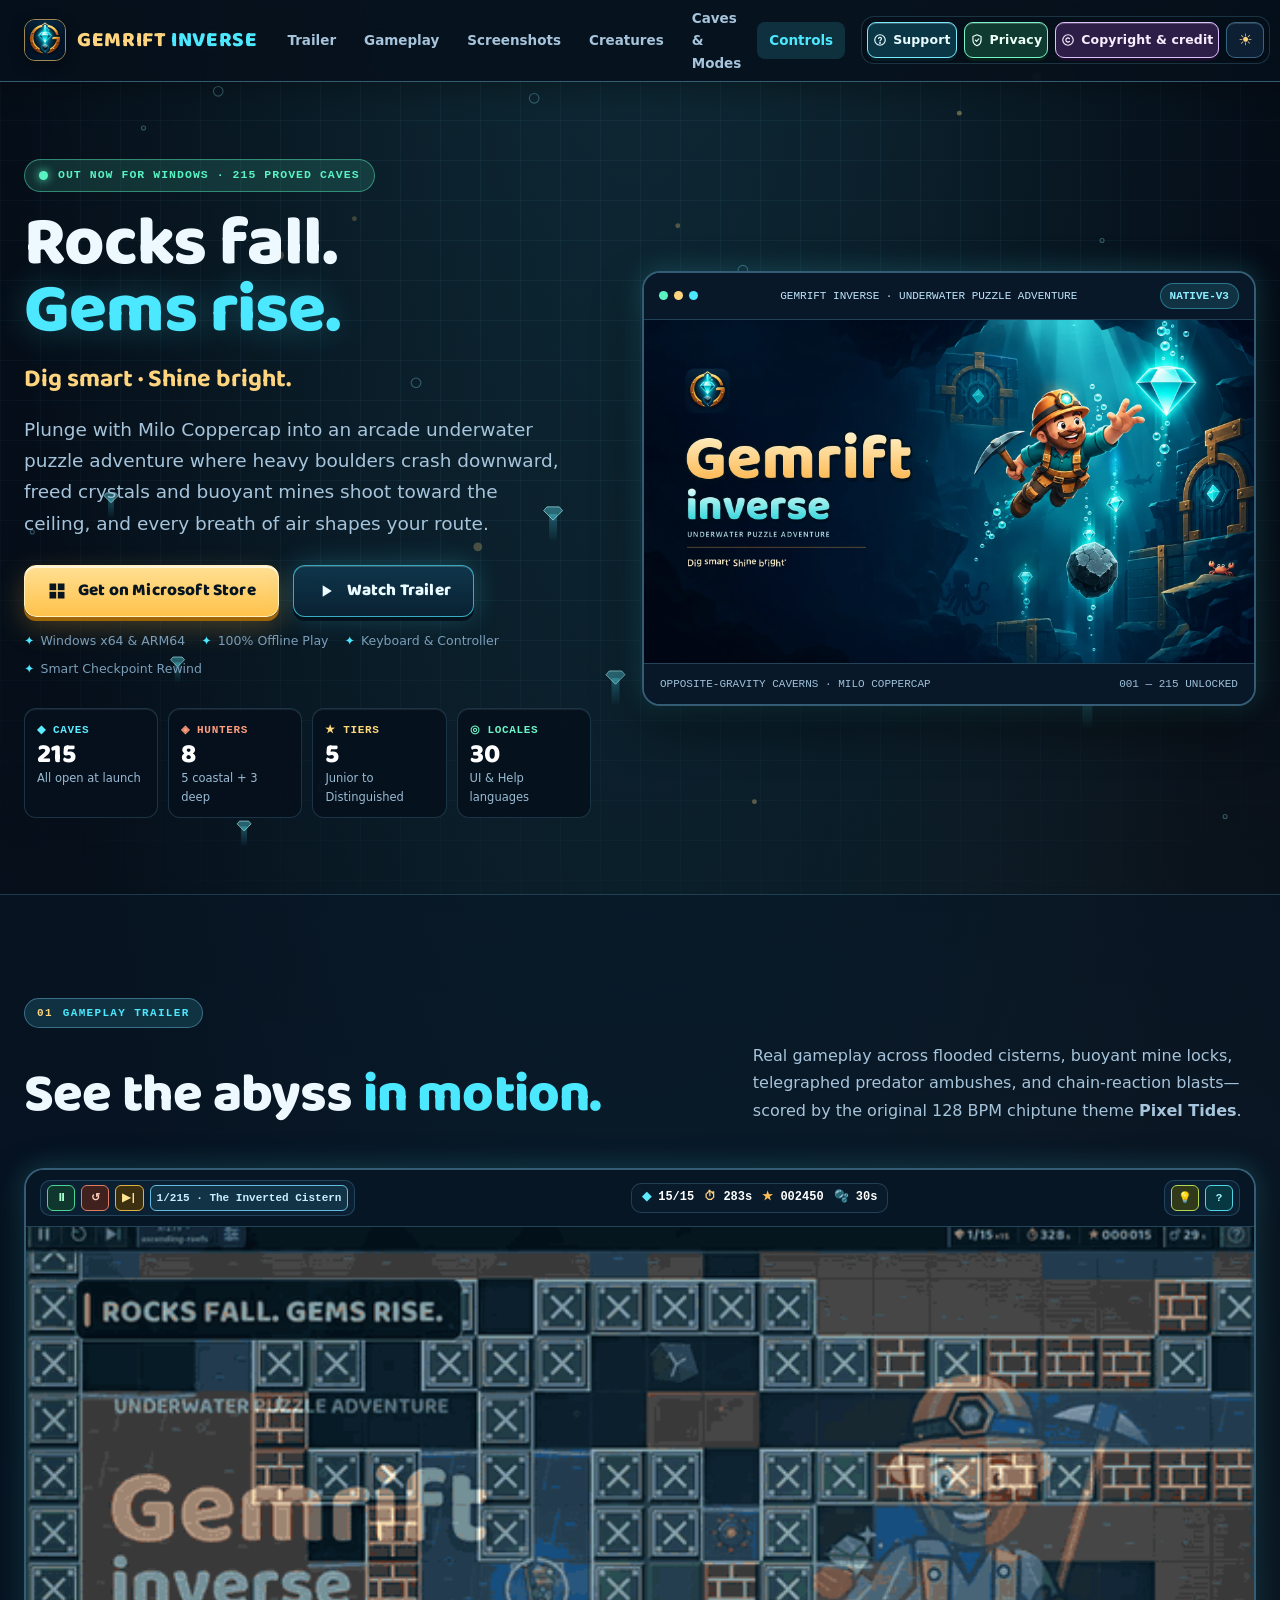
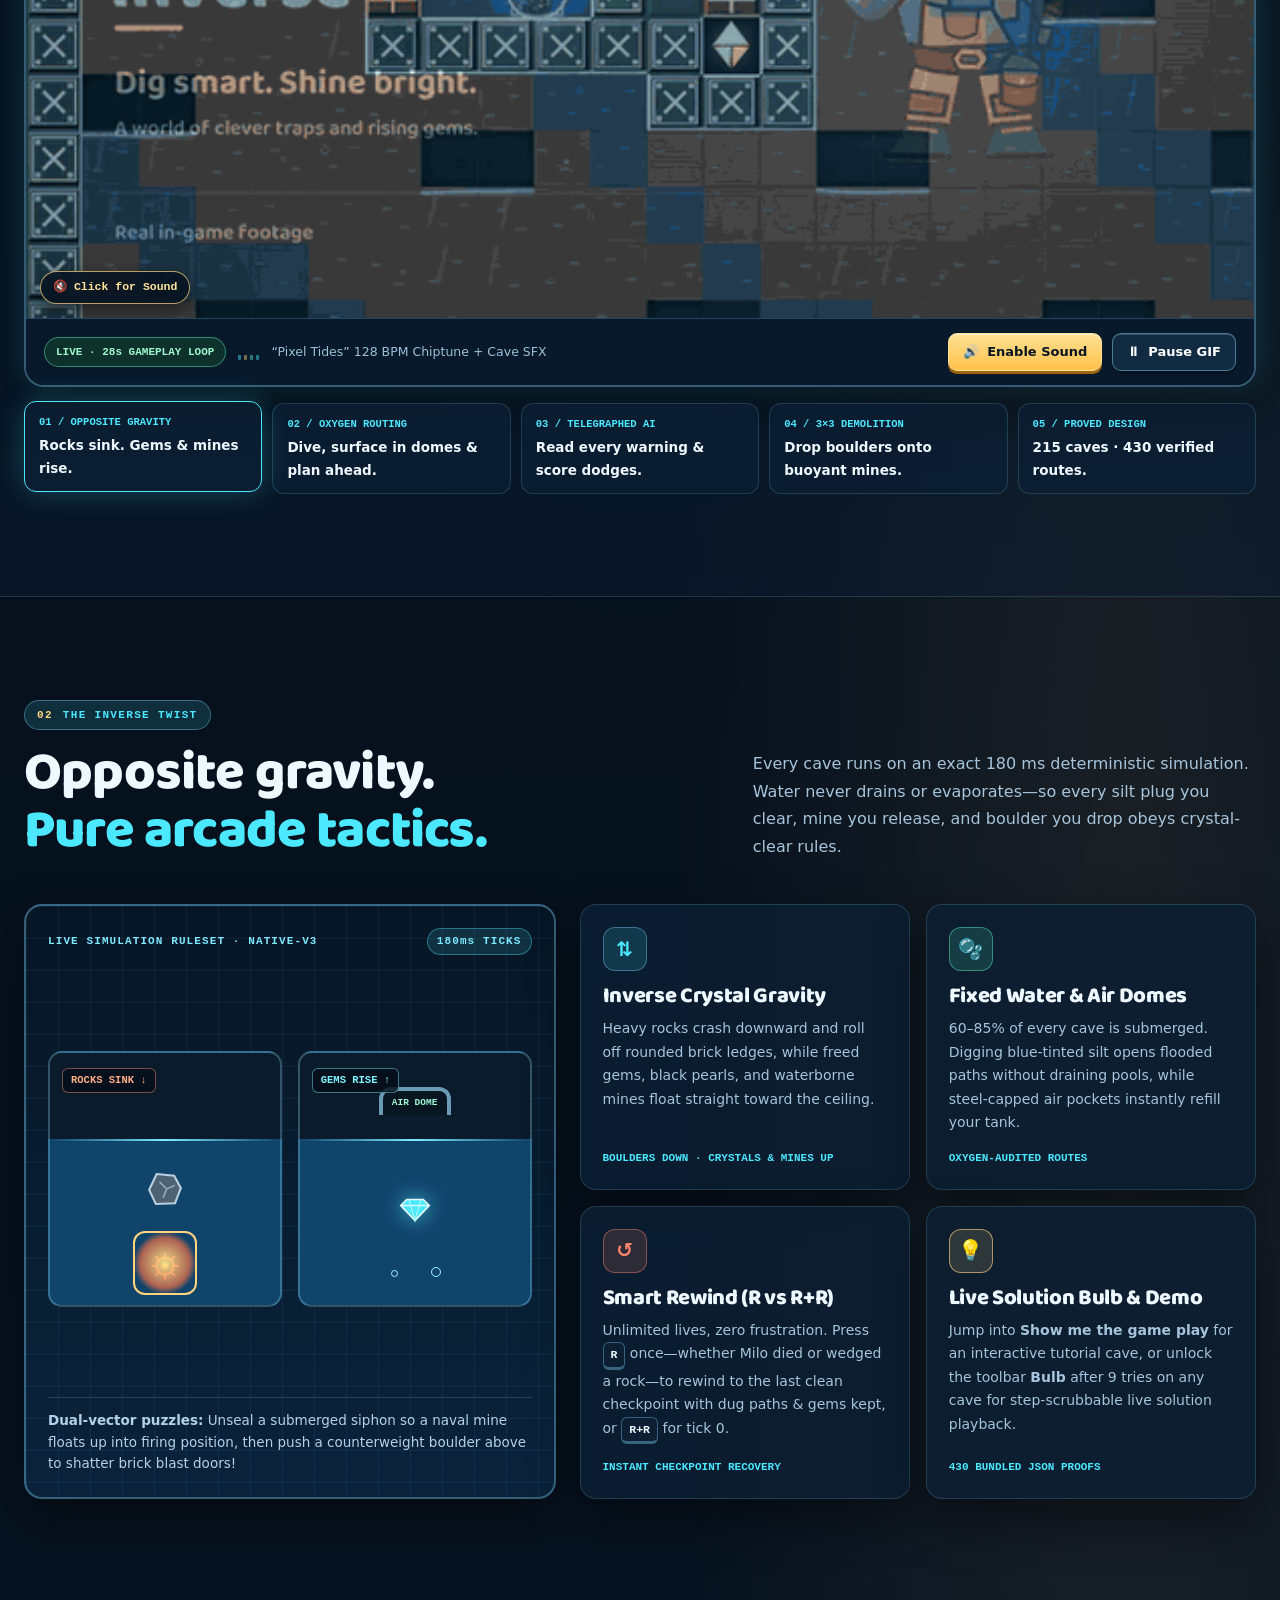
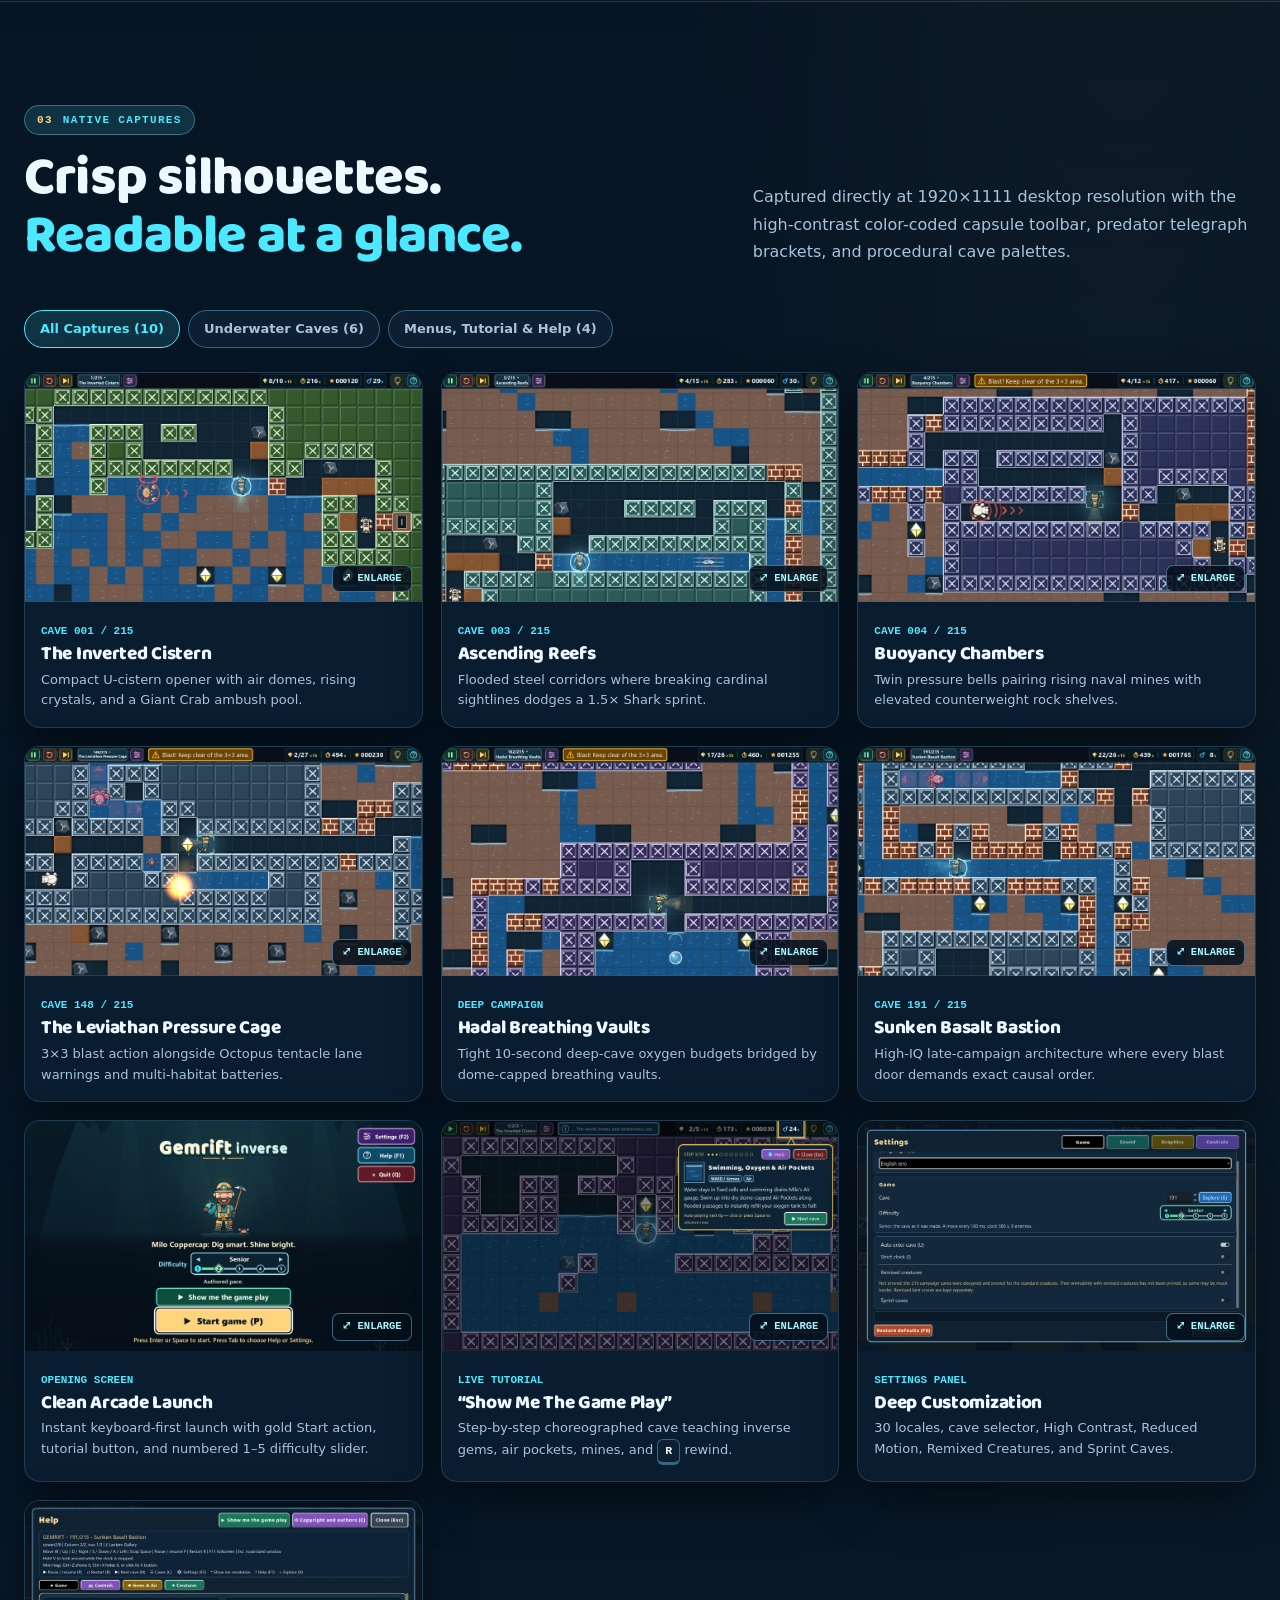
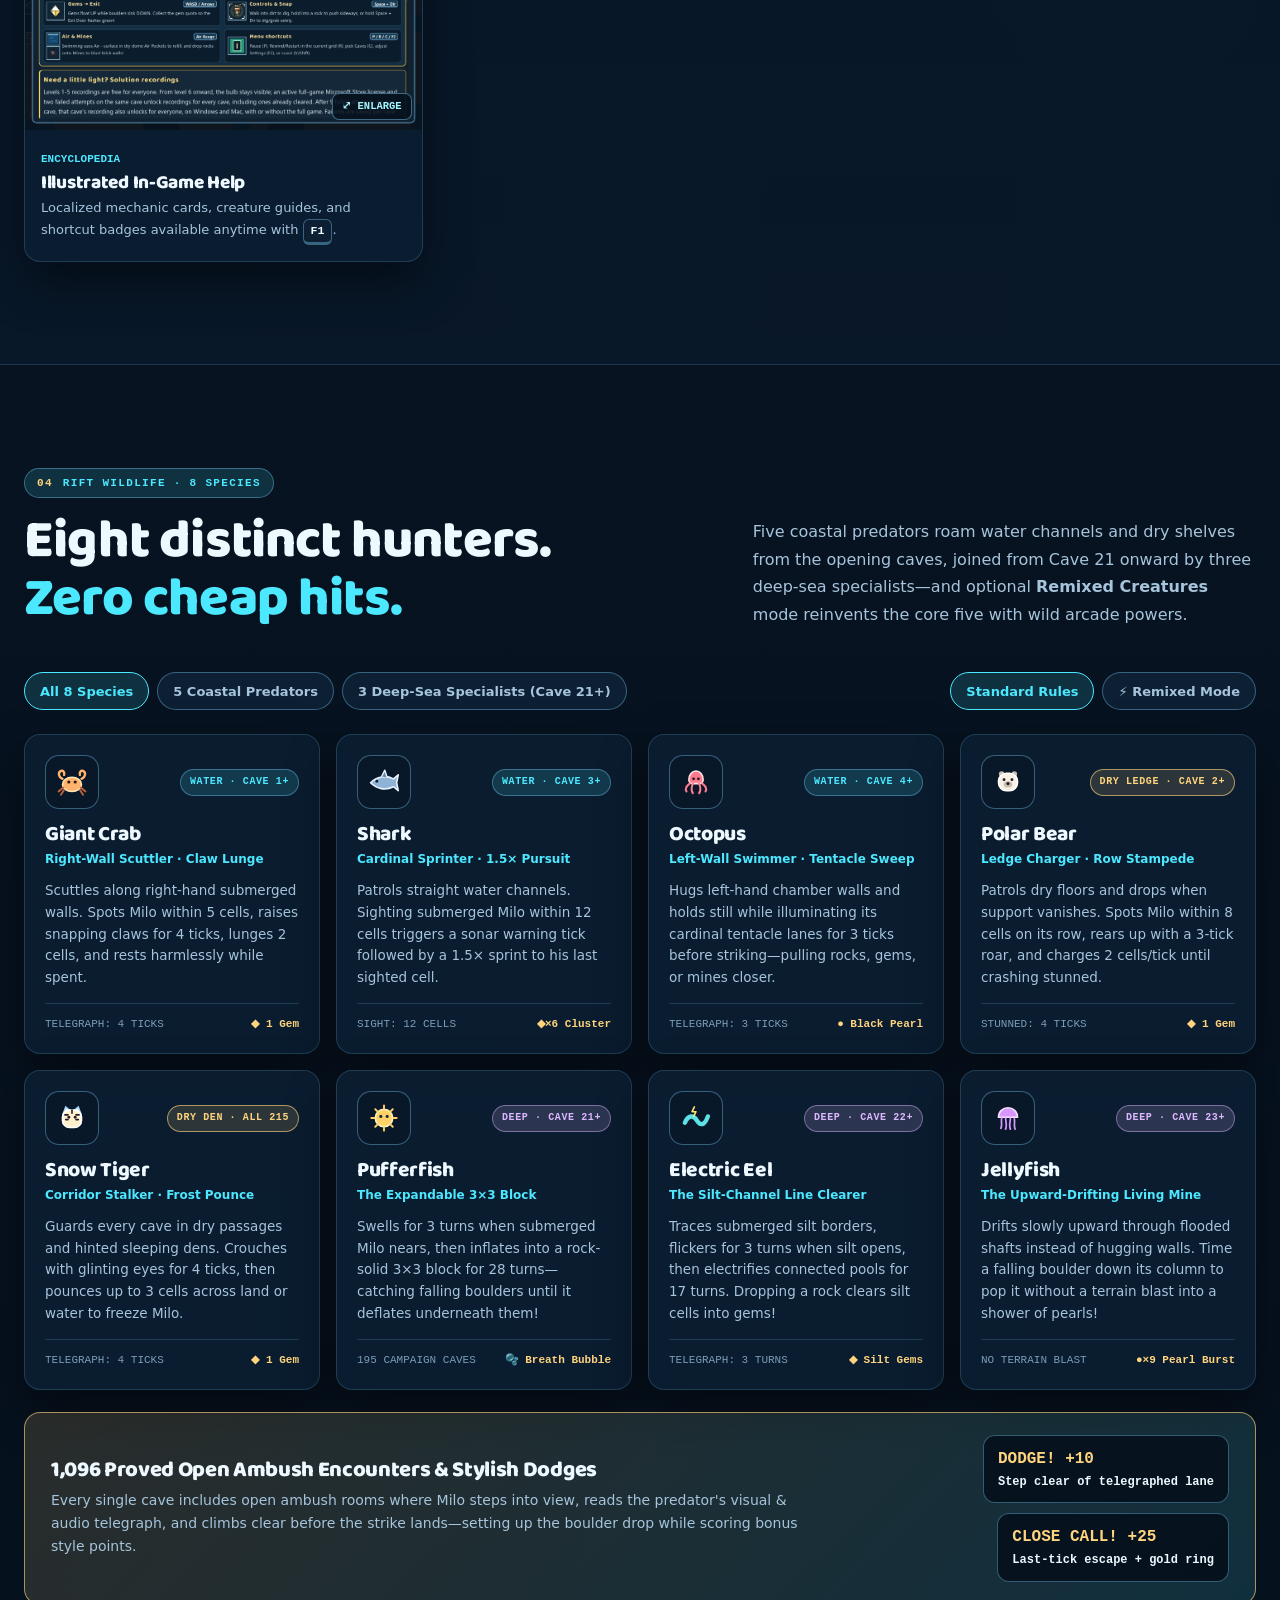
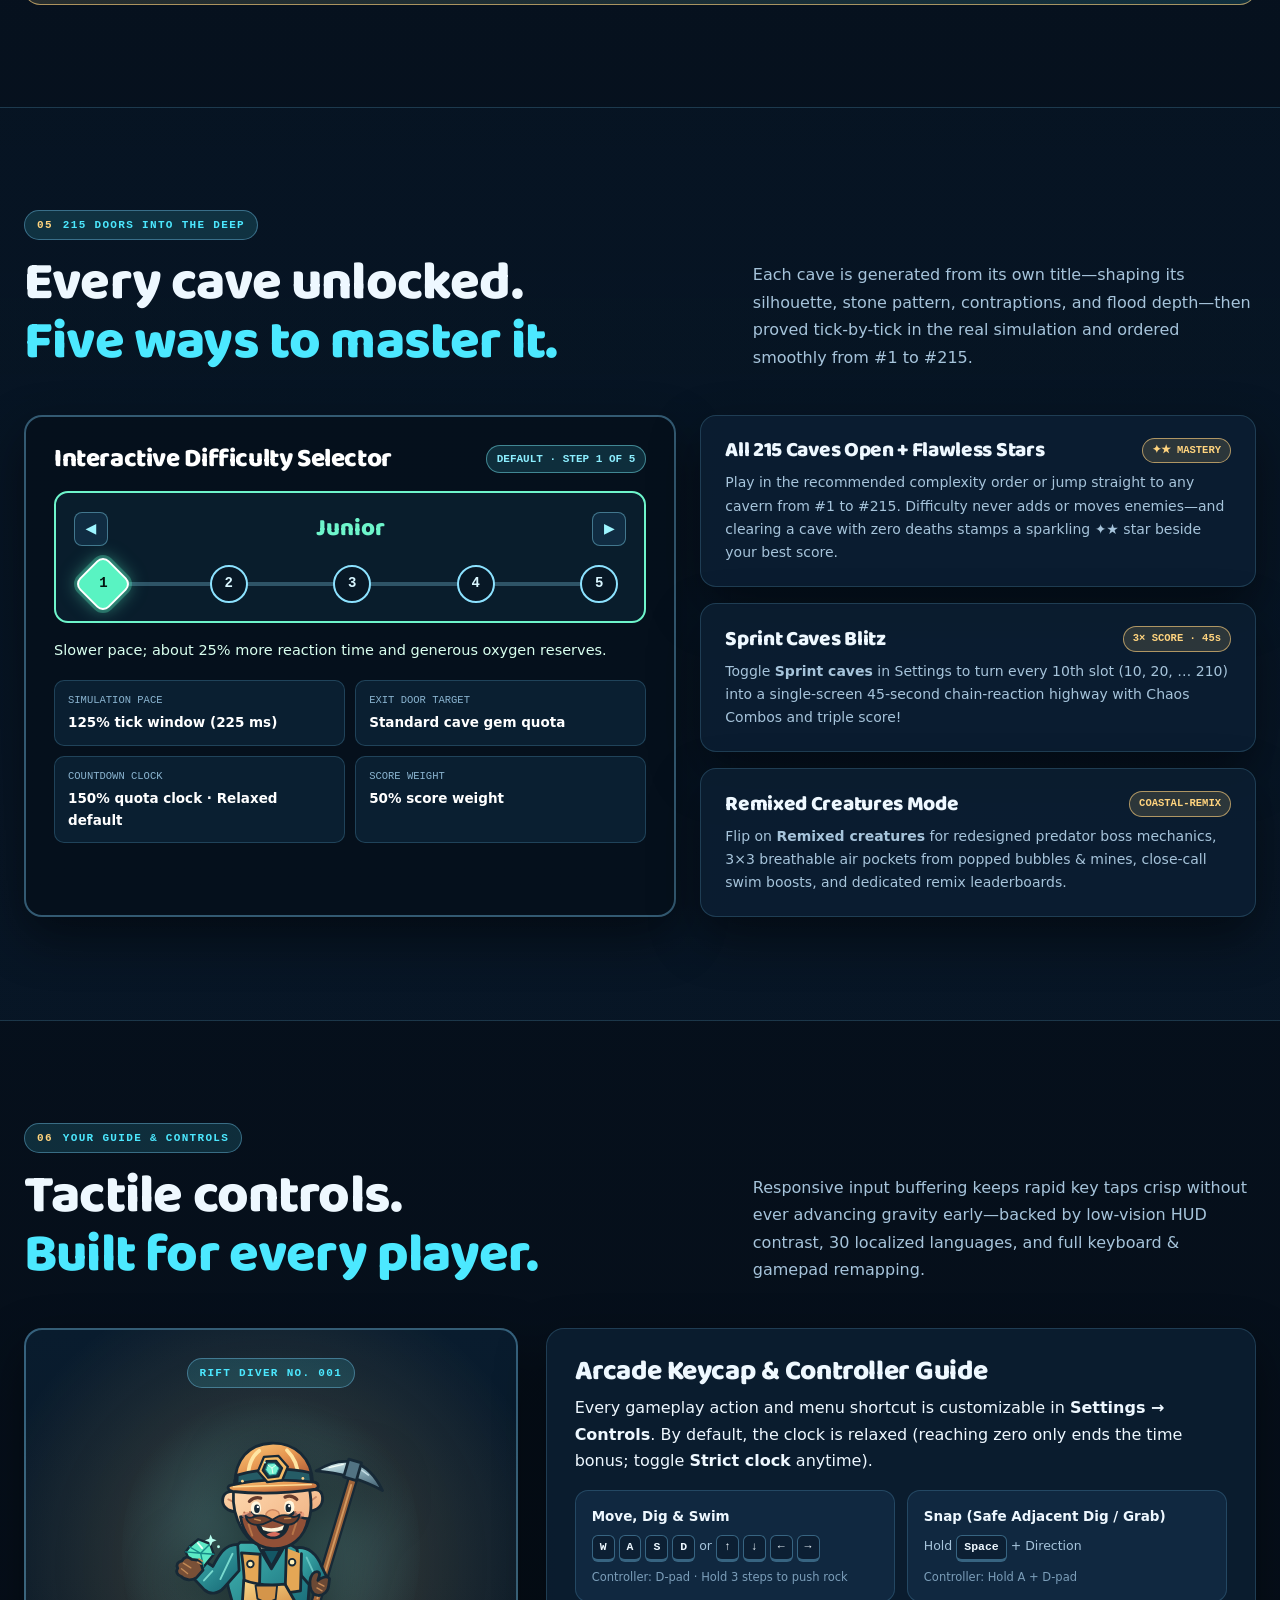
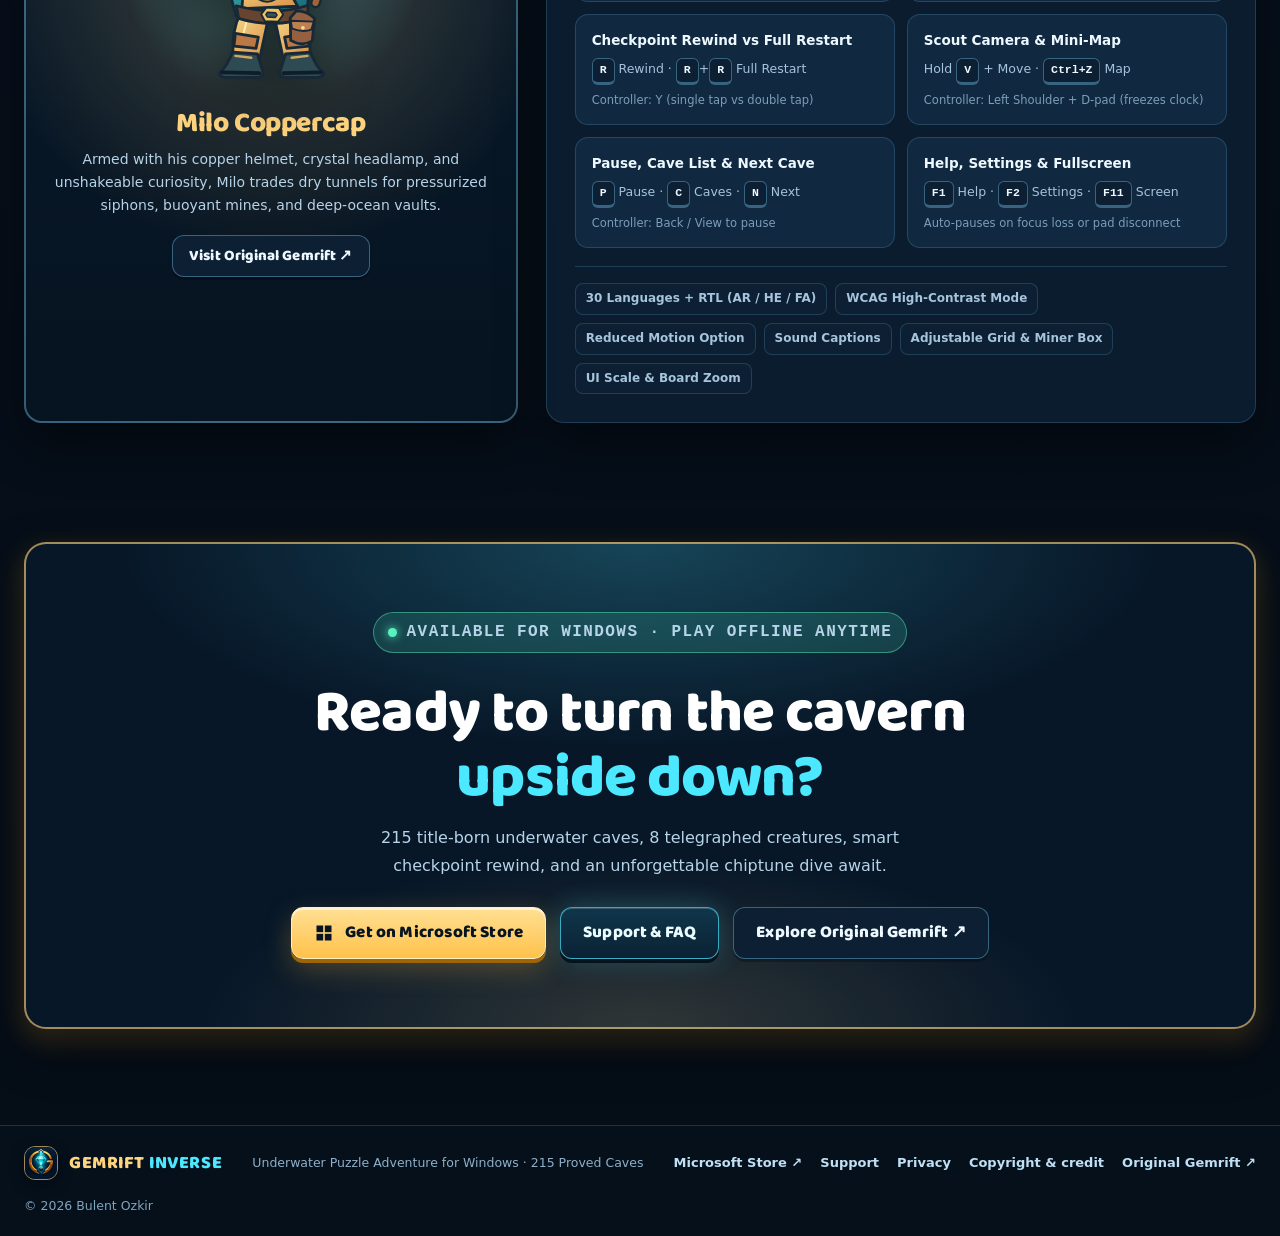
==== commit 58219fb6: "sdfsd" ====
--- a/index.html
+++ b/index.html
@@ -169,28 +169,36 @@
               </div>
             </div>
 
-            <div class="trailer-stage" id="trailer-stage">
+            <div class="trailer-stage" id="trailer-stage" title="Click to toggle trailer sound">
               <img
                 id="trailer-media"
                 src="static/images/gemrift-inverse-trailer.gif"
                 data-gif-src="static/images/gemrift-inverse-trailer.gif"
                 data-poster-src="static/images/gemrift-inverse-trailer-poster.webp"
                 alt="Animated gameplay trailer of Gemrift inverse showing Milo swimming through flooded caves, dropping boulders onto mines, dodging sea predators, and collecting upward-floating gems."
-                width="720"
-                height="405"
+                width="608"
+                height="342"
                 loading="eager">
+              <span class="trailer-sound-overlay" id="trailer-sound-overlay" aria-hidden="true">🔇 Click for Sound</span>
+              <audio id="trailer-audio" src="static/audio/gemrift-inverse-trailer.mp3" loop preload="metadata"></audio>
             </div>
 
             <div class="trailer-controls-bar">
               <div class="trailer-status-group">
-                <span class="trailer-state-badge" id="trailer-state-badge">LIVE · 53s GAMEPLAY LOOP</span>
+                <span class="trailer-state-badge" id="trailer-state-badge">LIVE · 28s GAMEPLAY LOOP</span>
                 <span class="chiptune-eq" aria-hidden="true"><i></i><i></i><i></i><i></i></span>
-                <span class="chiptune-caption">“Pixel Tides” 128 BPM Chiptune · 432 Hz Cave Audio</span>
-              </div>
-              <button class="trailer-toggle-btn" id="trailer-toggle" type="button" aria-pressed="false">
-                <span data-toggle-glyph aria-hidden="true">⏸</span>
-                <span data-toggle-label>Pause GIF</span>
-              </button>
+                <span class="chiptune-caption">“Pixel Tides” 128 BPM Chiptune + Cave SFX</span>
+              </div>
+              <div class="trailer-btn-group">
+                <button class="trailer-sound-btn" id="trailer-sound-toggle" type="button" aria-pressed="false">
+                  <span data-sound-glyph aria-hidden="true">🔊</span>
+                  <span data-sound-label>Enable Sound</span>
+                </button>
+                <button class="trailer-toggle-btn" id="trailer-toggle" type="button" aria-pressed="false">
+                  <span data-toggle-glyph aria-hidden="true">⏸</span>
+                  <span data-toggle-label>Pause GIF</span>
+                </button>
+              </div>
             </div>
           </div>
 
--- a/static/css/site.css
+++ b/static/css/site.css
@@ -964,28 +964,45 @@
 
 .trailer-stage {
   position: relative;
-  background: #040b14;
+  background: #071625;
   aspect-ratio: 16 / 9;
   overflow: hidden;
+  cursor: pointer;
 }
 
 .trailer-stage img {
   width: 100%;
   height: 100%;
-  object-fit: cover;
-}
-
-/* Subtle retro CRT scanlines over trailer stage */
-.trailer-stage::after {
-  content: "";
+  object-fit: contain;
+  image-rendering: auto;
+}
+
+.trailer-sound-overlay {
   position: absolute;
-  inset: 0;
-  background: repeating-linear-gradient(
-    180deg,
-    rgba(0, 0, 0, 0) 0 3px,
-    rgba(0, 0, 0, 0.14) 3px 4px
-  );
+  left: 14px;
+  bottom: 14px;
+  z-index: 2;
+  display: inline-flex;
+  align-items: center;
+  gap: 7px;
+  padding: 6px 12px;
+  border: 1px solid rgba(255, 212, 126, 0.72);
+  border-radius: 999px;
+  background: rgba(6, 19, 32, 0.88);
+  color: #ffe29a;
+  font-family: "Cascadia Mono", Consolas, monospace;
+  font-size: 11.5px;
+  font-weight: 700;
+  backdrop-filter: blur(6px);
+  box-shadow: 0 6px 18px rgba(0, 0, 0, 0.45);
   pointer-events: none;
+  transition: border-color 160ms ease, color 160ms ease, background-color 160ms ease;
+}
+
+.trailer-stage.is-sound-on .trailer-sound-overlay {
+  border-color: rgba(89, 243, 194, 0.75);
+  background: rgba(11, 46, 36, 0.9);
+  color: #9ef7cf;
 }
 
 .trailer-controls-bar {
@@ -1005,6 +1022,13 @@
   flex-wrap: wrap;
   align-items: center;
   gap: 12px;
+}
+
+.trailer-btn-group {
+  display: inline-flex;
+  flex-wrap: wrap;
+  align-items: center;
+  gap: 10px;
 }
 
 .trailer-state-badge {
@@ -1047,9 +1071,11 @@
 .chiptune-eq i:nth-child(3) { animation-delay: 0.32s; background: #59f3c2; }
 .chiptune-eq i:nth-child(4) { animation-delay: 0.08s; }
 
-.trailer-stage.is-paused ~ .trailer-controls-bar .chiptune-eq i {
+.trailer-stage.is-paused ~ .trailer-controls-bar .chiptune-eq i,
+.trailer-stage:not(.is-sound-on) ~ .trailer-controls-bar .chiptune-eq i {
   animation-play-state: paused;
-  transform: scaleY(0.35);
+  transform: scaleY(0.32);
+  opacity: 0.45;
 }
 
 .chiptune-caption {
@@ -1057,20 +1083,49 @@
   font-size: 12.5px;
 }
 
+.trailer-sound-btn {
+  display: inline-flex;
+  min-height: 38px;
+  align-items: center;
+  gap: 8px;
+  padding: 0 14px;
+  border: 1px solid #ffe094;
+  border-radius: 9px;
+  background: linear-gradient(180deg, #ffe094 0%, #ffc24b 100%);
+  color: #061520;
+  font-size: 13px;
+  font-weight: 800;
+  cursor: pointer;
+  box-shadow: inset 0 1px 0 rgba(255, 255, 255, 0.55), 0 3px 0 var(--gold-shade);
+  transition: transform 140ms ease, filter 140ms ease;
+}
+
+.trailer-sound-btn[aria-pressed="true"] {
+  border-color: #6ef5cb;
+  background: #135a47;
+  color: #ffffff;
+  box-shadow: inset 0 1px 0 rgba(255, 255, 255, 0.22), 0 3px 0 #05241c;
+}
+
+.trailer-sound-btn:hover {
+  transform: translateY(-1px);
+  filter: brightness(1.07);
+}
+
 .trailer-toggle-btn {
   display: inline-flex;
   min-height: 38px;
   align-items: center;
   gap: 8px;
   padding: 0 14px;
-  border: 1px solid #6ef5cb;
+  border: 1px solid rgba(140, 226, 255, 0.45);
   border-radius: 9px;
-  background: #0d4d3d;
+  background: #102b42;
   color: #ffffff;
   font-size: 13px;
   font-weight: 700;
   cursor: pointer;
-  box-shadow: inset 0 1px 0 rgba(255, 255, 255, 0.2), 0 3px 0 #05241c;
+  box-shadow: inset 0 1px 0 rgba(255, 255, 255, 0.16), 0 3px 0 #051320;
   transition: transform 140ms ease, filter 140ms ease;
 }
 
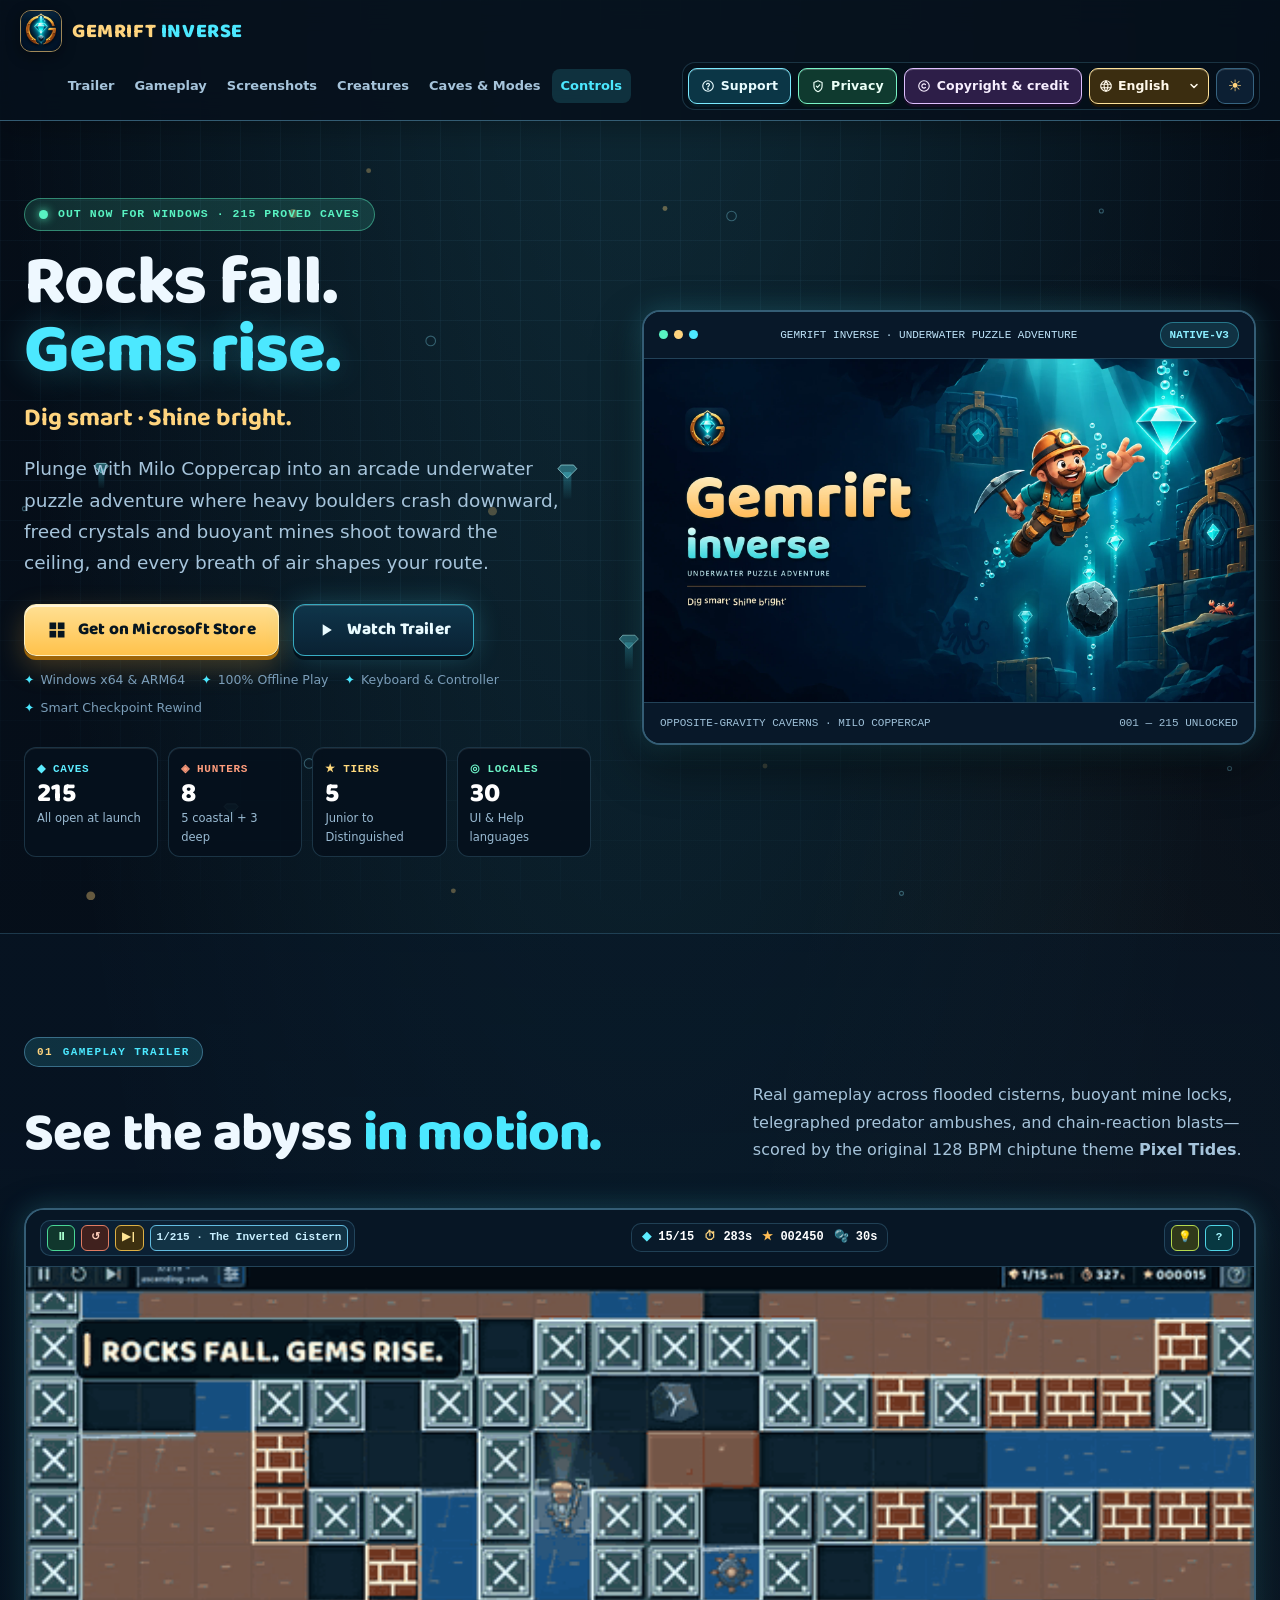
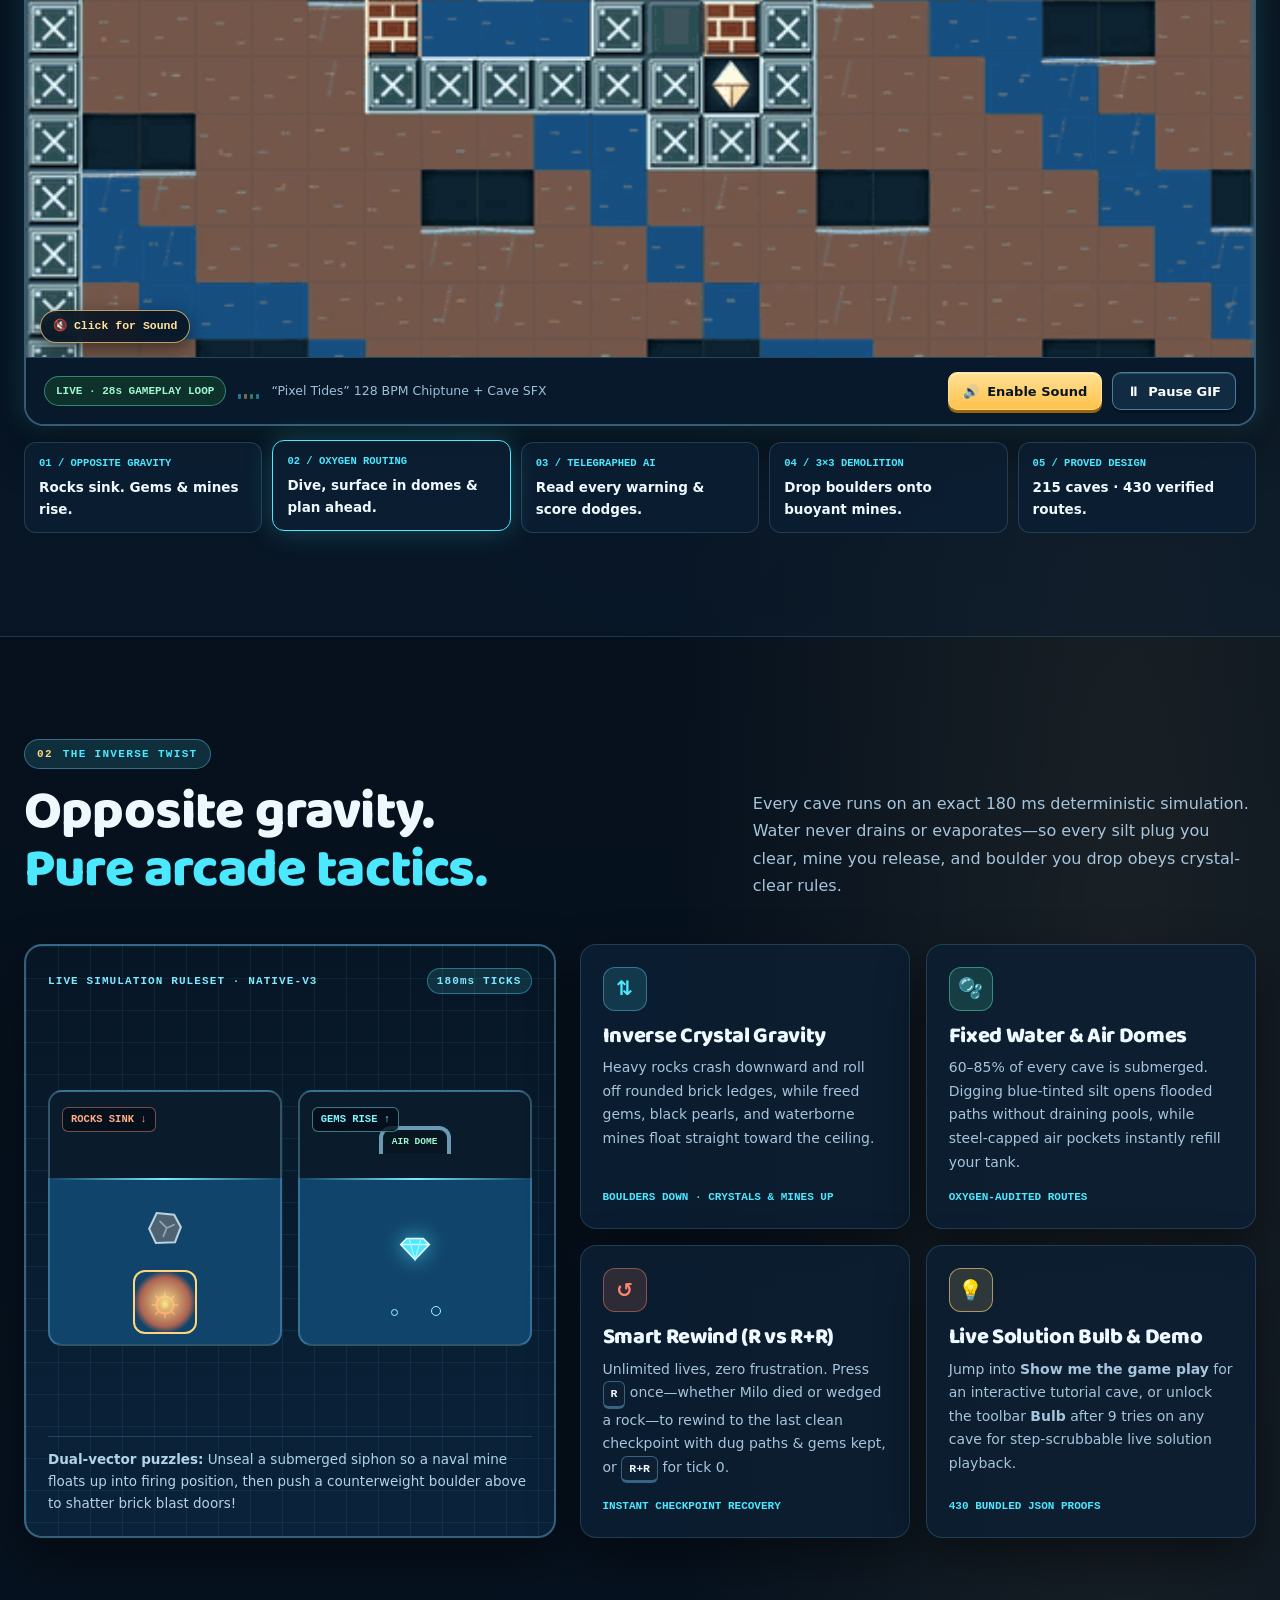
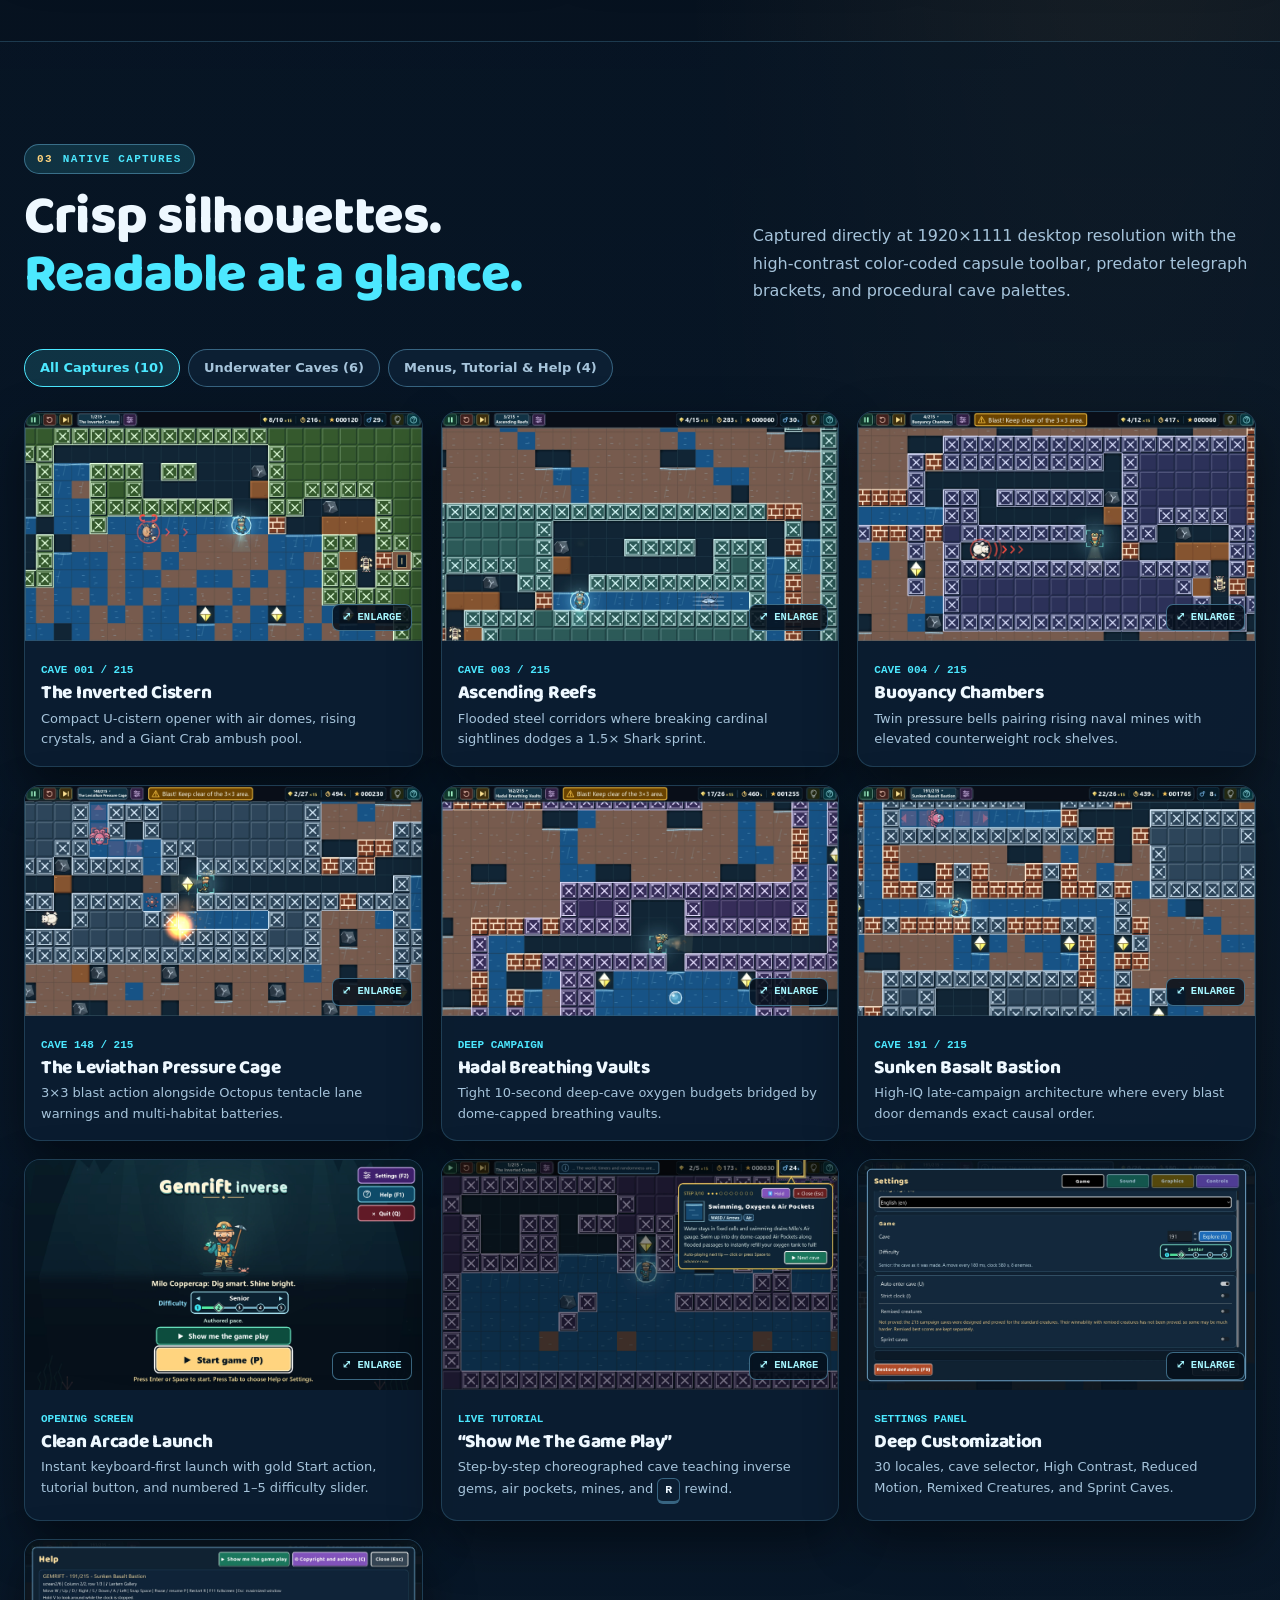
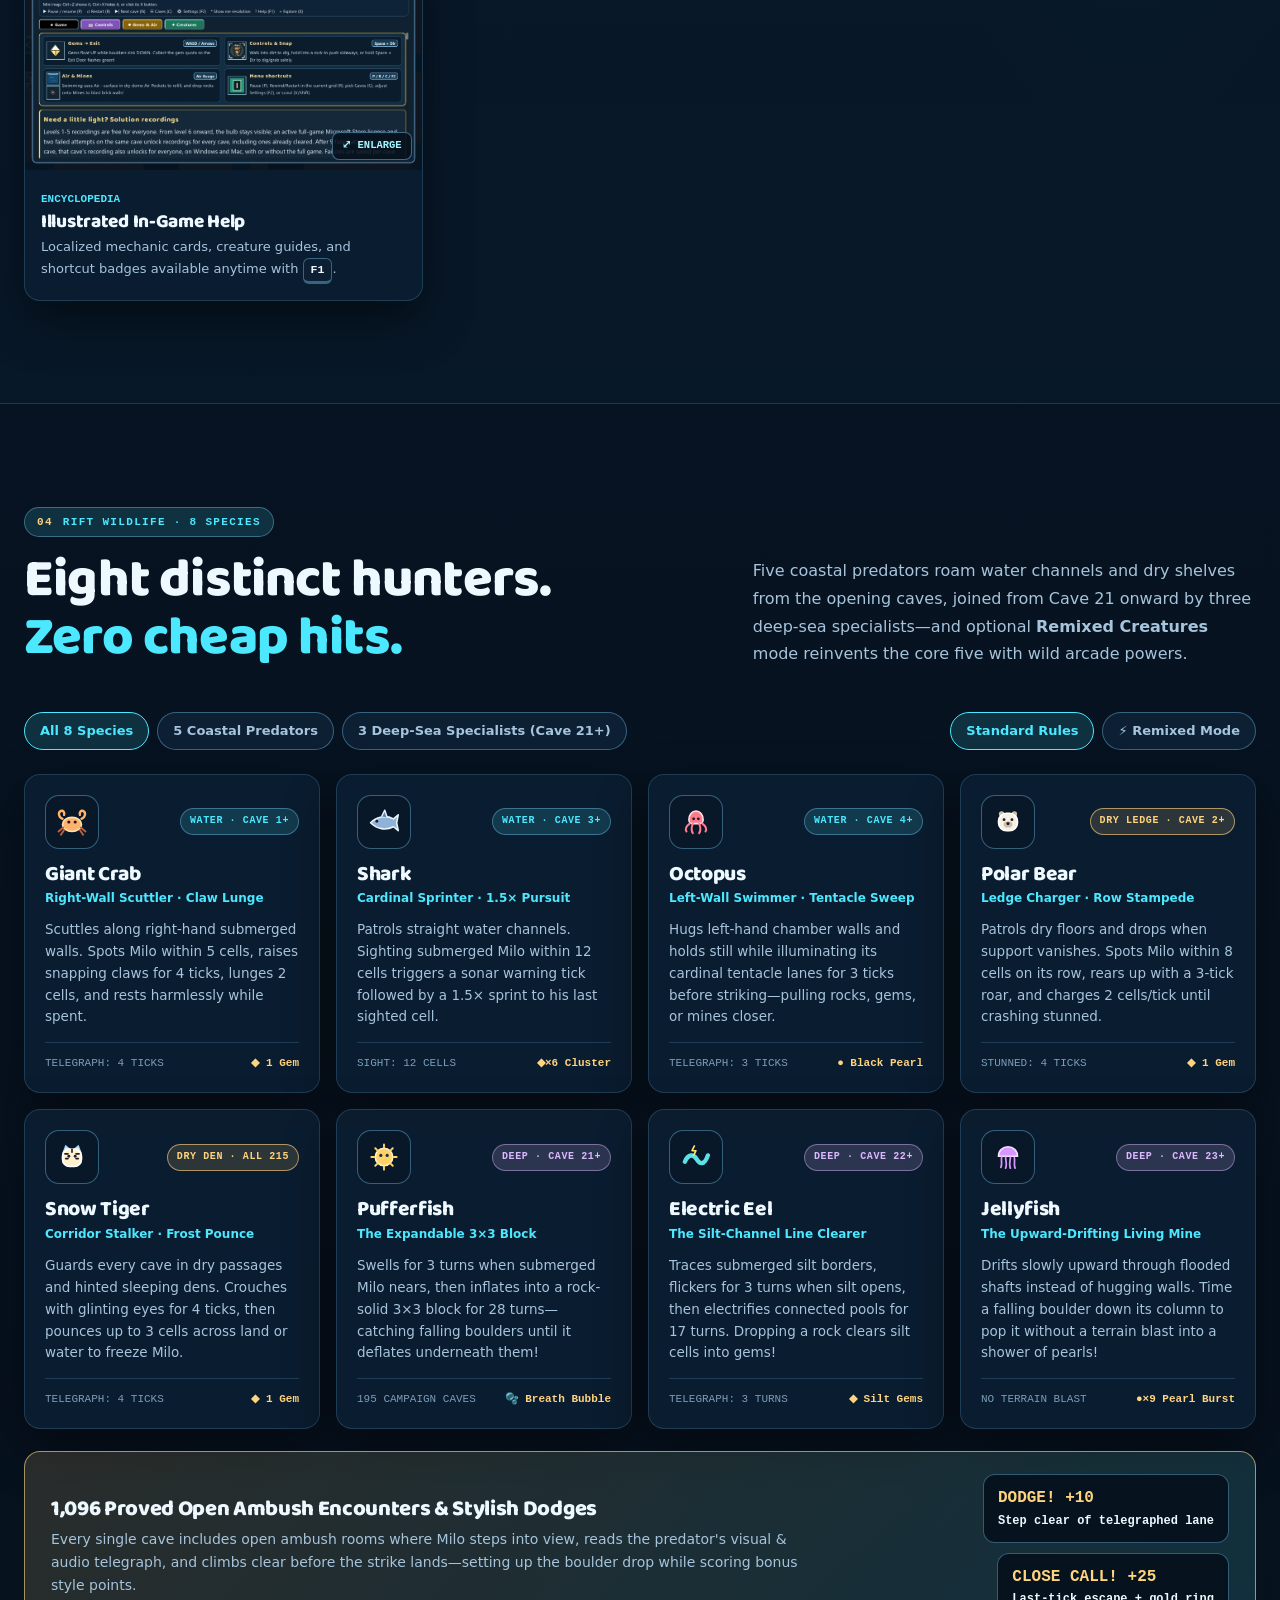
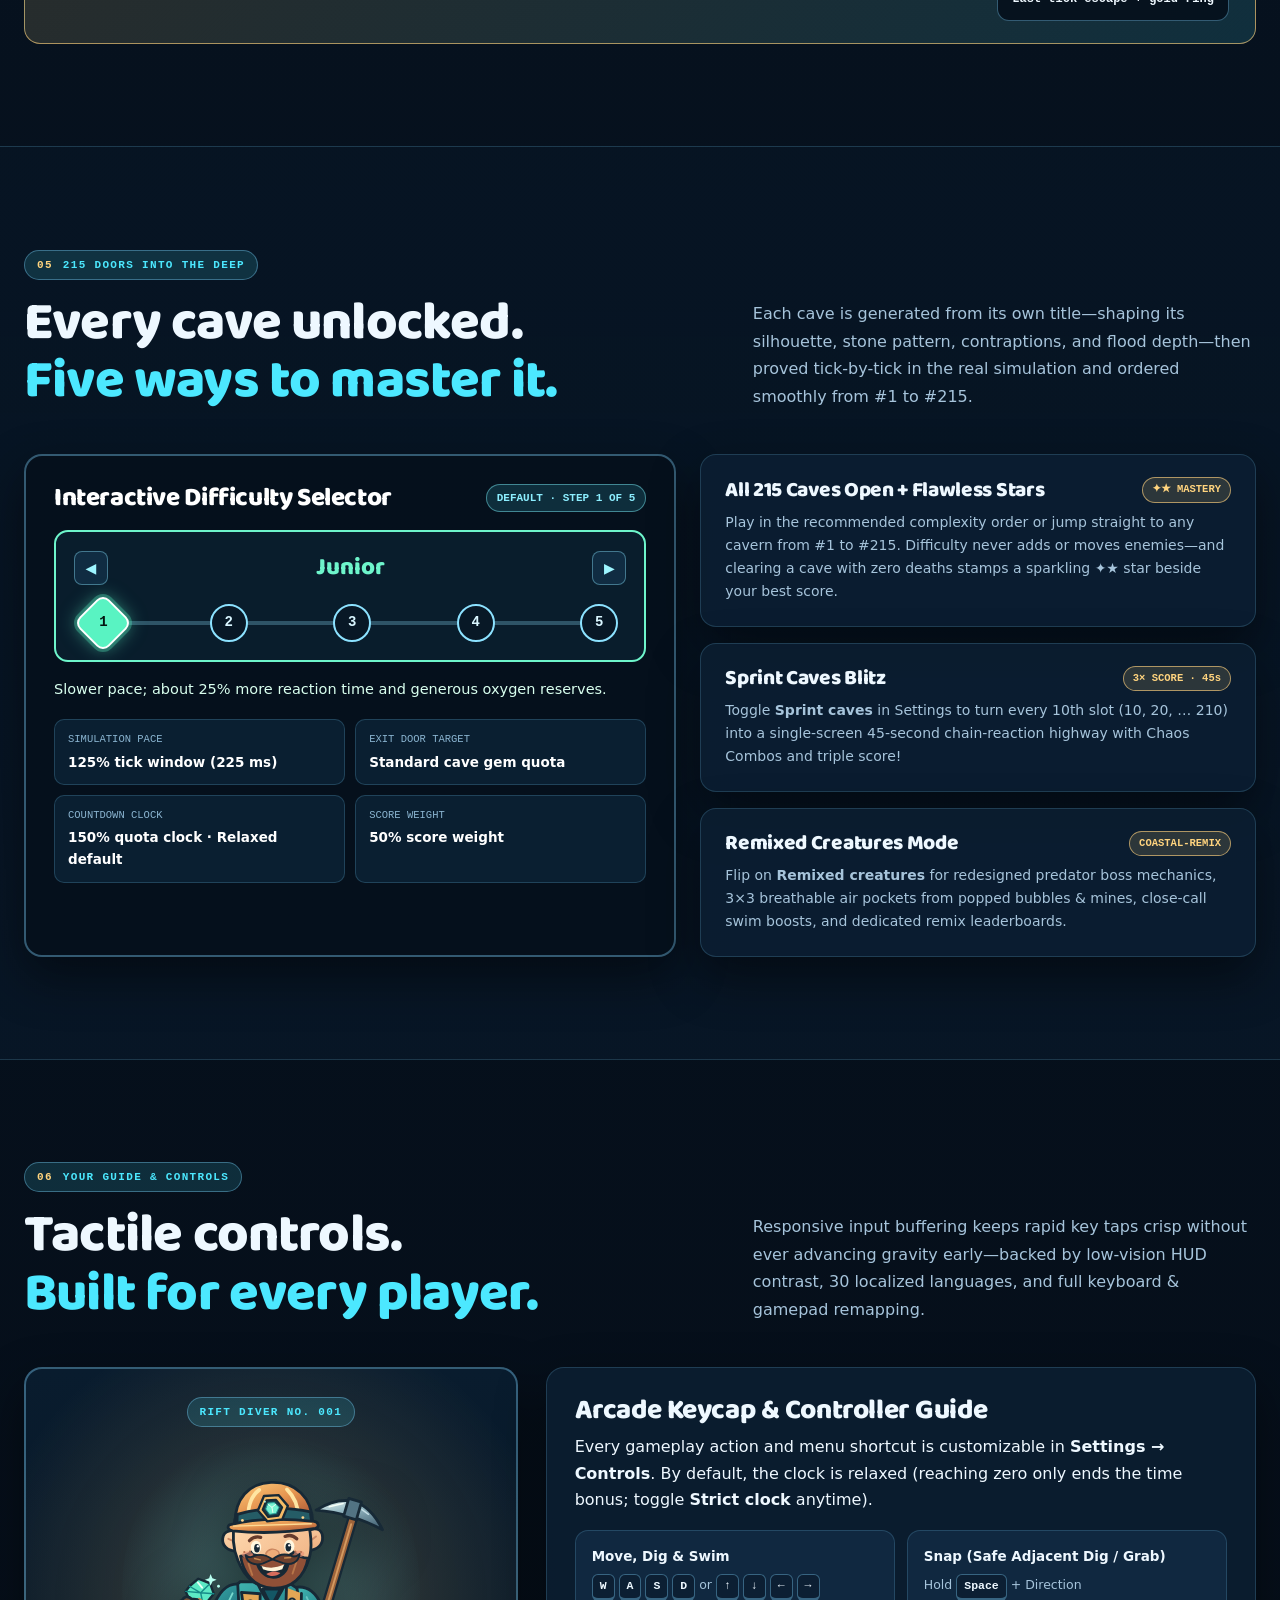
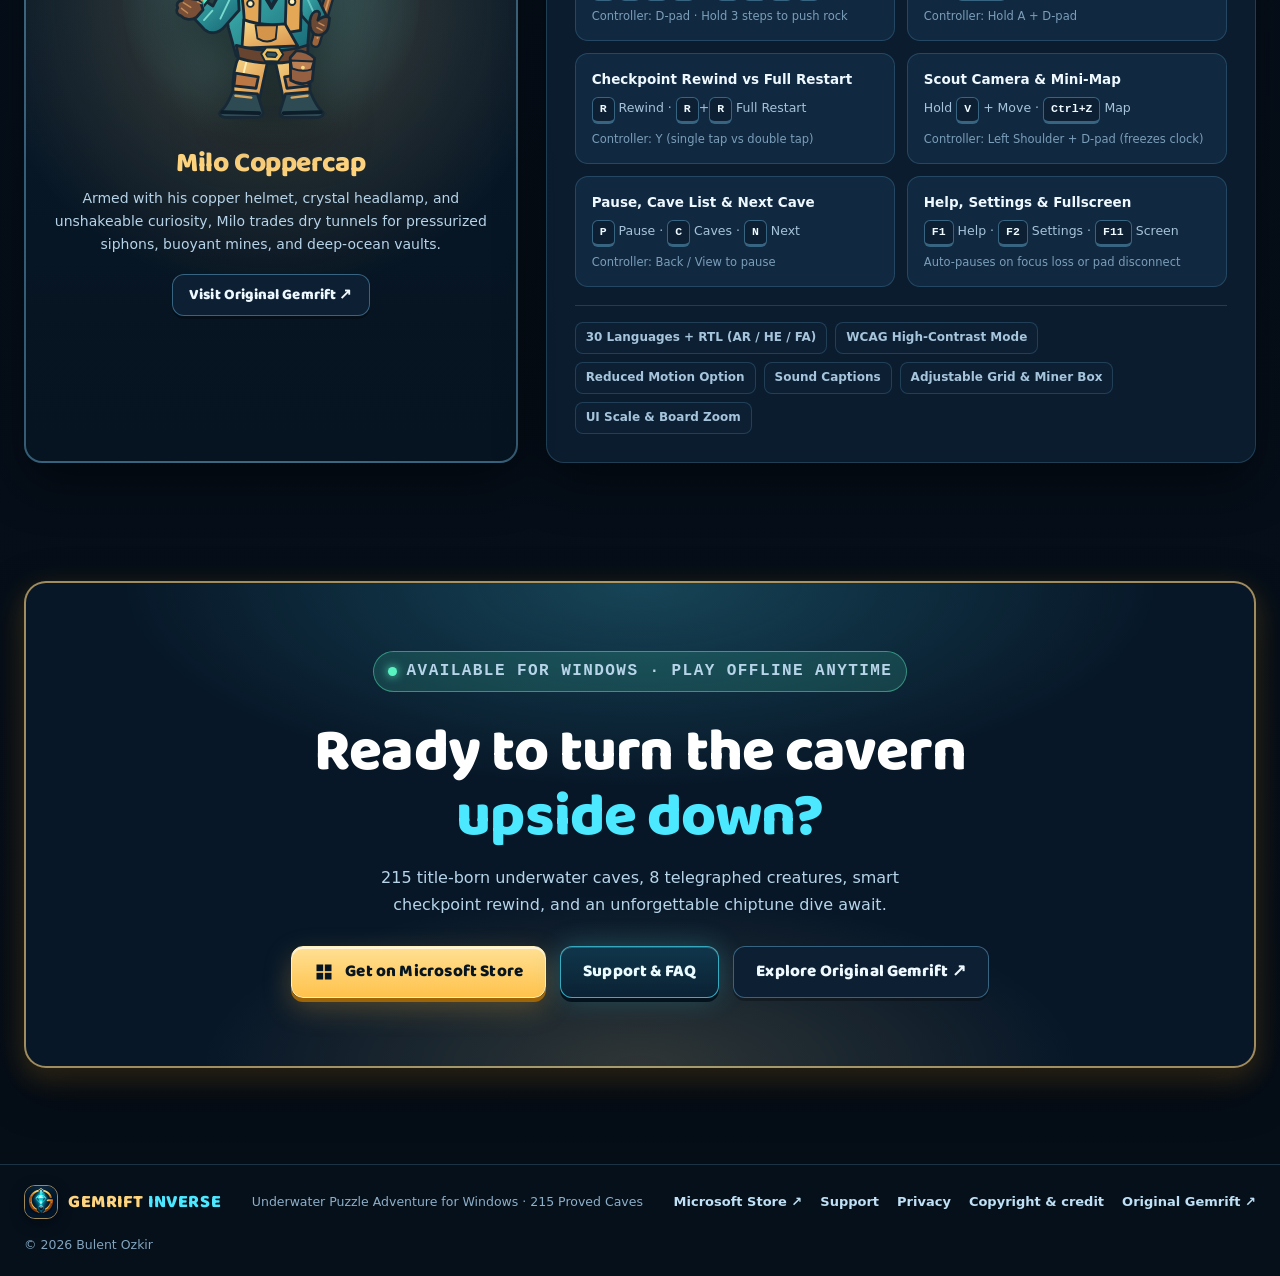
==== commit 403e3720: "gfdgd" ====
--- a/index.html
+++ b/index.html
@@ -18,8 +18,13 @@
     <title>Gemrift inverse — Underwater Puzzle Adventure</title>
     <script>
       (() => {
-        const param = new URLSearchParams(window.location.search).get("scoutTheme");
-        document.documentElement.setAttribute("data-theme", param === "light" ? "light" : "dark");
+        const params = new URLSearchParams(window.location.search);
+        document.documentElement.setAttribute("data-theme", params.get("scoutTheme") === "light" ? "light" : "dark");
+        const lang = params.get("lang");
+        if (lang) {
+          document.documentElement.setAttribute("lang", lang);
+          if (lang === "ar" || lang === "he" || lang === "fa") document.documentElement.setAttribute("dir", "rtl");
+        }
       })();
     </script>
   </head>
@@ -34,31 +39,36 @@
           <span><span class="wordmark-gemrift">GEMRIFT</span> <span class="wordmark-inverse">INVERSE</span></span>
         </a>
         <button class="menu-toggle" type="button" aria-expanded="false" aria-controls="primary-nav">
-          <span>Menu</span>
+          <span data-i18n="menu">Menu</span>
           <span class="menu-icon" aria-hidden="true"><i></i><i></i></span>
         </button>
         <nav class="primary-nav" id="primary-nav" aria-label="Main navigation">
           <div class="nav-section-links">
-            <a href="#trailer">Trailer</a>
-            <a href="#gameplay">Gameplay</a>
-            <a href="#screenshots">Screenshots</a>
-            <a href="#creatures">Creatures</a>
-            <a href="#caves">Caves &amp; Modes</a>
-            <a href="#controls">Controls</a>
-          </div>
-          <div class="toolbar-capsule" role="group" aria-label="Site pages and theme">
+            <a href="#trailer" data-i18n="navTrailer">Trailer</a>
+            <a href="#gameplay" data-i18n="navGameplay">Gameplay</a>
+            <a href="#screenshots" data-i18n="navScreenshots">Screenshots</a>
+            <a href="#creatures" data-i18n="navCreatures">Creatures</a>
+            <a href="#caves" data-i18n="navCaves">Caves &amp; Modes</a>
+            <a href="#controls" data-i18n="navControls">Controls</a>
+          </div>
+          <div class="toolbar-capsule" role="group" aria-label="Site pages, language, and theme">
             <a class="toolbar-btn toolbar-btn-support" href="support.html">
               <svg viewBox="0 0 24 24" aria-hidden="true"><circle cx="12" cy="12" r="9"/><path d="M9.5 9.2a2.6 2.6 0 0 1 5 .8c0 1.8-2.5 2.1-2.5 3.8"/><circle cx="12" cy="17.2" r="0.6" fill="currentColor"/></svg>
-              Support
+              <span data-i18n="btnSupport">Support</span>
             </a>
             <a class="toolbar-btn toolbar-btn-privacy" href="privacy.html">
               <svg viewBox="0 0 24 24" aria-hidden="true"><path d="M12 3 5 6v6c0 4.8 3 8.3 7 9.8 4-1.5 7-5 7-9.8V6l-7-3Z"/><path d="m9.2 12.2 2 2 3.8-4"/></svg>
-              Privacy
+              <span data-i18n="btnPrivacy">Privacy</span>
             </a>
             <a class="toolbar-btn toolbar-btn-credits" href="copyright.html">
               <svg viewBox="0 0 24 24" aria-hidden="true"><circle cx="12" cy="12" r="9"/><path d="M14.6 9.6a3.6 3.6 0 1 0 0 4.8"/></svg>
-              Copyright &amp; credit
+              <span data-i18n="btnCredits">Copyright &amp; credit</span>
             </a>
+            <div class="toolbar-lang">
+              <svg class="toolbar-lang-icon" viewBox="0 0 24 24" aria-hidden="true"><circle cx="12" cy="12" r="9"/><path d="M3.6 9h16.8M3.6 15h16.8M12 3a14 14 0 0 1 0 18M12 3a14 14 0 0 0 0 18"/></svg>
+              <select class="toolbar-lang-select" aria-label="Select language" title="Select language"></select>
+              <svg class="toolbar-lang-caret" viewBox="0 0 16 16" aria-hidden="true"><path d="m4 6 4 4 4-4"/></svg>
+            </div>
             <button class="theme-toggle" type="button" aria-label="Switch to coastal daylight theme" aria-pressed="false" title="Toggle dark and light theme">
               <span data-theme-icon aria-hidden="true">☀</span>
             </button>
@@ -73,24 +83,24 @@
         <div class="hero-copy">
           <p class="release-pill">
             <span class="status-beacon" aria-hidden="true"></span>
-            Out Now for Windows · 215 Proved Caves
+            <span data-i18n="heroPill">Out Now for Windows · 215 Proved Caves</span>
           </p>
           <h1 id="hero-title">
-            Rocks fall.
-            <span class="hero-line-cyan">Gems rise.</span>
+            <span data-i18n="heroLine1">Rocks fall.</span>
+            <span class="hero-line-cyan" data-i18n="heroLine2">Gems rise.</span>
           </h1>
-          <p class="hero-tagline">Dig smart · Shine bright.</p>
-          <p class="hero-lede">
+          <p class="hero-tagline" data-i18n="heroTagline">Dig smart · Shine bright.</p>
+          <p class="hero-lede" data-i18n="heroLede">
             Plunge with Milo Coppercap into an arcade underwater puzzle adventure where heavy boulders crash downward, freed crystals and buoyant mines shoot toward the ceiling, and every breath of air shapes your route.
           </p>
           <div class="hero-actions">
             <a class="button button-store" href="https://apps.microsoft.com/detail/9P3QHCNQ5SL3?hl=en-us&amp;gl=TR&amp;ocid=pdpshare" target="_blank" rel="noopener noreferrer">
               <svg viewBox="0 0 24 24" aria-hidden="true"><rect x="3" y="3" width="8" height="8" fill="currentColor" stroke="none"/><rect x="13" y="3" width="8" height="8" fill="currentColor" stroke="none"/><rect x="3" y="13" width="8" height="8" fill="currentColor" stroke="none"/><rect x="13" y="13" width="8" height="8" fill="currentColor" stroke="none"/></svg>
-              Get on Microsoft Store
+              <span data-i18n="ctaStore">Get on Microsoft Store</span>
             </a>
             <a class="button button-secondary" href="#trailer">
               <svg viewBox="0 0 24 24" aria-hidden="true"><polygon points="8,5 19,12 8,19" fill="currentColor" stroke="none"/></svg>
-              Watch Trailer
+              <span data-i18n="ctaTrailer">Watch Trailer</span>
             </a>
           </div>
           <div class="hero-platform-note">
@@ -101,24 +111,24 @@
           </div>
           <div class="hud-stats" aria-label="Game highlights">
             <div class="hud-stat-box" data-tone="cyan">
-              <span class="hud-stat-top">◆ Caves</span>
+              <span class="hud-stat-top" data-i18n="statCaves">◆ Caves</span>
               <strong class="hud-stat-value" data-count="215">215</strong>
-              <span class="hud-stat-label">All open at launch</span>
+              <span class="hud-stat-label" data-i18n="statCavesSub">All open at launch</span>
             </div>
             <div class="hud-stat-box" data-tone="coral">
-              <span class="hud-stat-top">◈ Hunters</span>
+              <span class="hud-stat-top" data-i18n="statHunters">◈ Hunters</span>
               <strong class="hud-stat-value" data-count="8">8</strong>
-              <span class="hud-stat-label">5 coastal + 3 deep</span>
+              <span class="hud-stat-label" data-i18n="statHuntersSub">5 coastal + 3 deep</span>
             </div>
             <div class="hud-stat-box" data-tone="gold">
-              <span class="hud-stat-top">★ Tiers</span>
+              <span class="hud-stat-top" data-i18n="statTiers">★ Tiers</span>
               <strong class="hud-stat-value" data-count="5">5</strong>
-              <span class="hud-stat-label">Junior to Distinguished</span>
+              <span class="hud-stat-label" data-i18n="statTiersSub">Junior to Distinguished</span>
             </div>
             <div class="hud-stat-box" data-tone="mint">
-              <span class="hud-stat-top">◎ Locales</span>
+              <span class="hud-stat-top" data-i18n="statLocales">◎ Locales</span>
               <strong class="hud-stat-value" data-count="30">30</strong>
-              <span class="hud-stat-label">UI &amp; Help languages</span>
+              <span class="hud-stat-label" data-i18n="statLocalesSub">UI &amp; Help languages</span>
             </div>
           </div>
         </div>
@@ -145,8 +155,8 @@
         <div class="section-wrap">
           <div class="section-kicker"><span class="kicker-num">01</span><span>GAMEPLAY TRAILER</span></div>
           <div class="section-header reveal">
-            <h2 id="trailer-title">See the abyss <em>in motion.</em></h2>
-            <p>Real gameplay across flooded cisterns, buoyant mine locks, telegraphed predator ambushes, and chain-reaction blasts—scored by the original 128 BPM chiptune theme <strong>Pixel Tides</strong>.</p>
+            <h2 id="trailer-title" data-i18n="secTrailerTitle" data-i18n-html>See the abyss <em>in motion.</em></h2>
+            <p data-i18n="secTrailerDesc" data-i18n-html>Real gameplay across flooded cisterns, buoyant mine locks, telegraphed predator ambushes, and chain-reaction blasts—scored by the original 128 BPM chiptune theme <strong>Pixel Tides</strong>.</p>
           </div>
 
           <div class="trailer-cabinet reveal" id="trailer-player">
@@ -232,8 +242,8 @@
         <div class="section-wrap">
           <div class="section-kicker"><span class="kicker-num">02</span><span>THE INVERSE TWIST</span></div>
           <div class="section-header reveal">
-            <h2 id="gameplay-title">Opposite gravity.<br><em>Pure arcade tactics.</em></h2>
-            <p>Every cave runs on an exact 180 ms deterministic simulation. Water never drains or evaporates—so every silt plug you clear, mine you release, and boulder you drop obeys crystal-clear rules.</p>
+            <h2 id="gameplay-title" data-i18n="secGameplayTitle" data-i18n-html>Opposite gravity.<br><em>Pure arcade tactics.</em></h2>
+            <p data-i18n="secGameplayDesc">Every cave runs on an exact 180 ms deterministic simulation. Water never drains or evaporates—so every silt plug you clear, mine you release, and boulder you drop obeys crystal-clear rules.</p>
           </div>
 
           <div class="mechanics-layout">
@@ -245,7 +255,7 @@
 
               <div class="physics-shafts" aria-hidden="true">
                 <div class="shaft-card shaft-down">
-                  <span class="shaft-label">ROCKS SINK ↓</span>
+                  <span class="shaft-label" data-i18n="rocksSink">ROCKS SINK ↓</span>
                   <span class="shaft-waterline"></span>
                   <svg class="anim-boulder" viewBox="0 0 48 48">
                     <polygon points="14,6 35,8 43,23 36,41 13,42 5,25" fill="#4f6272" stroke="#b8d0e0" stroke-width="2.5"/>
@@ -260,9 +270,9 @@
                 </div>
 
                 <div class="shaft-card shaft-up">
-                  <span class="shaft-label">GEMS RISE ↑</span>
+                  <span class="shaft-label" data-i18n="gemsRise">GEMS RISE ↑</span>
                   <span class="shaft-waterline"></span>
-                  <div class="air-dome">AIR DOME</div>
+                  <div class="air-dome" data-i18n="airDome">AIR DOME</div>
                   <svg class="anim-gem" viewBox="0 0 48 48">
                     <polygon points="13,14 35,14 43,22 24,42 5,22" fill="#4ce8ff" stroke="#e6fcff" stroke-width="2.2"/>
                     <polyline points="5,22 43,22" stroke="#e6fcff" stroke-width="1.8"/>
@@ -316,15 +326,15 @@
         <div class="section-wrap">
           <div class="section-kicker"><span class="kicker-num">03</span><span>NATIVE CAPTURES</span></div>
           <div class="section-header reveal">
-            <h2 id="screenshots-title">Crisp silhouettes.<br><em>Readable at a glance.</em></h2>
+            <h2 id="screenshots-title" data-i18n="secShotsTitle" data-i18n-html>Crisp silhouettes.<br><em>Readable at a glance.</em></h2>
             <p>Captured directly at 1920×1111 desktop resolution with the high-contrast color-coded capsule toolbar, predator telegraph brackets, and procedural cave palettes.</p>
           </div>
 
           <div class="filter-bar reveal">
             <div class="filter-pills" role="group" aria-label="Filter screenshots">
-              <button class="filter-pill is-active" type="button" data-shot-filter="all" aria-pressed="true">All Captures (10)</button>
-              <button class="filter-pill" type="button" data-shot-filter="gameplay" aria-pressed="false">Underwater Caves (6)</button>
-              <button class="filter-pill" type="button" data-shot-filter="interface" aria-pressed="false">Menus, Tutorial &amp; Help (4)</button>
+              <button class="filter-pill is-active" type="button" data-shot-filter="all" aria-pressed="true" data-i18n="shotsAll">All Captures (10)</button>
+              <button class="filter-pill" type="button" data-shot-filter="gameplay" aria-pressed="false" data-i18n="shotsCaves">Underwater Caves (6)</button>
+              <button class="filter-pill" type="button" data-shot-filter="interface" aria-pressed="false" data-i18n="shotsUi">Menus, Tutorial &amp; Help (4)</button>
             </div>
           </div>
 
@@ -457,19 +467,19 @@
         <div class="section-wrap">
           <div class="section-kicker"><span class="kicker-num">04</span><span>RIFT WILDLIFE · 8 SPECIES</span></div>
           <div class="section-header reveal">
-            <h2 id="creatures-title">Eight distinct hunters.<br><em>Zero cheap hits.</em></h2>
+            <h2 id="creatures-title" data-i18n="secCreaturesTitle" data-i18n-html>Eight distinct hunters.<br><em>Zero cheap hits.</em></h2>
             <p>Five coastal predators roam water channels and dry shelves from the opening caves, joined from Cave 21 onward by three deep-sea specialists—and optional <strong>Remixed Creatures</strong> mode reinvents the core five with wild arcade powers.</p>
           </div>
 
           <div class="filter-bar reveal">
             <div class="filter-pills" role="group" aria-label="Filter creatures by habitat">
-              <button class="filter-pill is-active" type="button" data-creature-filter="all" aria-pressed="true">All 8 Species</button>
-              <button class="filter-pill" type="button" data-creature-filter="coastal" aria-pressed="false">5 Coastal Predators</button>
-              <button class="filter-pill" type="button" data-creature-filter="deep" aria-pressed="false">3 Deep-Sea Specialists (Cave 21+)</button>
+              <button class="filter-pill is-active" type="button" data-creature-filter="all" aria-pressed="true" data-i18n="filterAll8">All 8 Species</button>
+              <button class="filter-pill" type="button" data-creature-filter="coastal" aria-pressed="false" data-i18n="filterCoastal5">5 Coastal Predators</button>
+              <button class="filter-pill" type="button" data-creature-filter="deep" aria-pressed="false" data-i18n="filterDeep3">3 Deep-Sea Specialists (Cave 21+)</button>
             </div>
             <div class="filter-pills" role="group" aria-label="Toggle Standard vs Remixed creature rules">
-              <button class="filter-pill is-active" type="button" data-creature-mode="coastal" aria-pressed="true">Standard Rules</button>
-              <button class="filter-pill filter-pill-remix" type="button" data-creature-mode="remix" aria-pressed="false">⚡ Remixed Mode</button>
+              <button class="filter-pill is-active" type="button" data-creature-mode="coastal" aria-pressed="true" data-i18n="modeStandard">Standard Rules</button>
+              <button class="filter-pill filter-pill-remix" type="button" data-creature-mode="remix" aria-pressed="false" data-i18n="modeRemix">⚡ Remixed Mode</button>
             </div>
           </div>
 
@@ -644,14 +654,14 @@
         <div class="section-wrap">
           <div class="section-kicker"><span class="kicker-num">05</span><span>215 DOORS INTO THE DEEP</span></div>
           <div class="section-header reveal">
-            <h2 id="caves-title">Every cave unlocked.<br><em>Five ways to master it.</em></h2>
+            <h2 id="caves-title" data-i18n="secCavesTitle" data-i18n-html>Every cave unlocked.<br><em>Five ways to master it.</em></h2>
             <p>Each cave is generated from its own title—shaping its silhouette, stone pattern, contraptions, and flood depth—then proved tick-by-tick in the real simulation and ordered smoothly from #1 to #215.</p>
           </div>
 
           <div class="caves-layout">
             <div class="difficulty-card reveal" id="difficulty-widget">
               <div class="difficulty-card-top">
-                <h3>Interactive Difficulty Selector</h3>
+                <h3 data-i18n="diffSelectorTitle">Interactive Difficulty Selector</h3>
                 <span class="diff-badge" id="diff-badge">DEFAULT · STEP 1 OF 5</span>
               </div>
 
@@ -726,7 +736,7 @@
         <div class="section-wrap">
           <div class="section-kicker"><span class="kicker-num">06</span><span>YOUR GUIDE &amp; CONTROLS</span></div>
           <div class="section-header reveal">
-            <h2 id="controls-title">Tactile controls.<br><em>Built for every player.</em></h2>
+            <h2 id="controls-title" data-i18n="secControlsTitle" data-i18n-html>Tactile controls.<br><em>Built for every player.</em></h2>
             <p>Responsive input buffering keeps rapid key taps crisp without ever advancing gravity early—backed by low-vision HUD contrast, 30 localized languages, and full keyboard &amp; gamepad remapping.</p>
           </div>
 
@@ -738,7 +748,7 @@
               </div>
               <h3>Milo Coppercap</h3>
               <p>Armed with his copper helmet, crystal headlamp, and unshakeable curiosity, Milo trades dry tunnels for pressurized siphons, buoyant mines, and deep-ocean vaults.</p>
-              <a class="button button-outline button-compact" href="https://bulentozkir.github.io/gemrift-site/" target="_blank" rel="noopener noreferrer">
+              <a class="button button-outline button-compact" href="https://bulentozkir.github.io/gemrift-site/" target="_blank" rel="noopener noreferrer" data-i18n="visitOriginal">
                 Visit Original Gemrift ↗
               </a>
             </aside>
@@ -796,17 +806,17 @@
             <span class="status-beacon" aria-hidden="true"></span>
             Available for Windows · Play Offline Anytime
           </p>
-          <h2 id="closing-title">Ready to turn the cavern <span class="accent-cyan">upside down?</span></h2>
-          <p>215 title-born underwater caves, 8 telegraphed creatures, smart checkpoint rewind, and an unforgettable chiptune dive await.</p>
+          <h2 id="closing-title" data-i18n="closingTitle" data-i18n-html>Ready to turn the cavern <span class="accent-cyan">upside down?</span></h2>
+          <p data-i18n="closingDesc">215 title-born underwater caves, 8 telegraphed creatures, smart checkpoint rewind, and an unforgettable chiptune dive await.</p>
           <div class="closing-actions">
             <a class="button button-store" href="https://apps.microsoft.com/detail/9P3QHCNQ5SL3?hl=en-us&amp;gl=TR&amp;ocid=pdpshare" target="_blank" rel="noopener noreferrer">
               <svg viewBox="0 0 24 24" aria-hidden="true"><rect x="3" y="3" width="8" height="8" fill="currentColor" stroke="none"/><rect x="13" y="3" width="8" height="8" fill="currentColor" stroke="none"/><rect x="3" y="13" width="8" height="8" fill="currentColor" stroke="none"/><rect x="13" y="13" width="8" height="8" fill="currentColor" stroke="none"/></svg>
-              Get on Microsoft Store
+              <span data-i18n="ctaStore">Get on Microsoft Store</span>
             </a>
-            <a class="button button-secondary" href="support.html">
+            <a class="button button-secondary" href="support.html" data-i18n="btnSupport">
               Support &amp; FAQ
             </a>
-            <a class="button button-outline" href="https://bulentozkir.github.io/gemrift-site/" target="_blank" rel="noopener noreferrer">
+            <a class="button button-outline" href="https://bulentozkir.github.io/gemrift-site/" target="_blank" rel="noopener noreferrer" data-i18n="visitOriginal">
               Explore Original Gemrift ↗
             </a>
           </div>
@@ -843,14 +853,15 @@
         <p class="footer-meta">Underwater Puzzle Adventure for Windows · 215 Proved Caves</p>
         <nav class="footer-links" aria-label="Footer navigation">
           <a class="footer-link" href="https://apps.microsoft.com/detail/9P3QHCNQ5SL3?hl=en-us&amp;gl=TR&amp;ocid=pdpshare" target="_blank" rel="noopener noreferrer">Microsoft Store ↗</a>
-          <a class="footer-link" href="support.html">Support</a>
-          <a class="footer-link" href="privacy.html">Privacy</a>
-          <a class="footer-link" href="copyright.html">Copyright &amp; credit</a>
-          <a class="footer-link" href="https://bulentozkir.github.io/gemrift-site/" target="_blank" rel="noopener noreferrer">Original Gemrift ↗</a>
+          <a class="footer-link" href="support.html" data-i18n="btnSupport">Support</a>
+          <a class="footer-link" href="privacy.html" data-i18n="btnPrivacy">Privacy</a>
+          <a class="footer-link" href="copyright.html" data-i18n="btnCredits">Copyright &amp; credit</a>
+          <a class="footer-link" href="https://bulentozkir.github.io/gemrift-site/" target="_blank" rel="noopener noreferrer" data-i18n="visitOriginal">Original Gemrift ↗</a>
         </nav>
         <span class="copyright">© <span id="current-year">2026</span> Bulent Ozkir</span>
       </div>
     </footer>
+    <script src="static/js/i18n.js" defer></script>
     <script src="static/js/site.js" defer></script>
   </body>
 </html>
--- a/static/css/site.css
+++ b/static/css/site.css
@@ -60,6 +60,12 @@
   --btn-credits-lip: #160d26;
   --btn-credits-fg: #f7efff;
 
+  --btn-lang-bg: #3b2d10;
+  --btn-lang-rim: #ffe29a;
+  --btn-lang-lip: #1d1505;
+  --btn-lang-fg: #fff9eb;
+  --btn-lang-menu-bg: #0b1e31;
+
   --grid-line: rgba(112, 198, 242, 0.055);
   --shadow-card: 0 20px 50px rgba(0, 0, 0, 0.48);
   --shadow-glow-cyan: 0 0 28px rgba(76, 232, 255, 0.24);
@@ -118,6 +124,12 @@
   --btn-credits-rim: #e0c4ff;
   --btn-credits-lip: #1d1130;
   --btn-credits-fg: #ffffff;
+
+  --btn-lang-bg: #4d380d;
+  --btn-lang-rim: #ffe29a;
+  --btn-lang-lip: #261b05;
+  --btn-lang-fg: #ffffff;
+  --btn-lang-menu-bg: #0d253b;
 
   --grid-line: rgba(10, 82, 122, 0.065);
   --shadow-card: 0 18px 42px rgba(9, 36, 58, 0.12);
@@ -319,9 +331,13 @@
    LAYOUT CONTAINERS & SECTION HEADERS
    ========================================================================== */
 .section-wrap,
-.header-inner,
 .footer-inner {
   width: min(1260px, calc(100% - 48px));
+  margin-inline: auto;
+}
+
+.header-inner {
+  width: min(1380px, calc(100% - 40px));
   margin-inline: auto;
 }
 
@@ -407,19 +423,22 @@
 
 .header-inner {
   display: flex;
+  flex-wrap: wrap;
   min-height: 74px;
+  padding-block: 10px;
   align-items: center;
   justify-content: space-between;
-  gap: 18px;
+  gap: 10px 16px;
 }
 
 .wordmark {
   display: inline-flex;
   align-items: center;
-  gap: 11px;
+  gap: 10px;
   flex: 0 0 auto;
+  direction: ltr;
   font-family: "Baloo 2", "Segoe UI", sans-serif;
-  font-size: 21px;
+  font-size: 20px;
   font-weight: 800;
   letter-spacing: 0.03em;
   line-height: 1;
@@ -453,24 +472,27 @@
 .primary-nav {
   display: flex;
   flex: 1 1 auto;
+  flex-wrap: wrap;
   align-items: center;
   justify-content: flex-end;
-  gap: 16px;
+  gap: 8px 12px;
 }
 
 .nav-section-links {
   display: flex;
-  align-items: center;
-  gap: 4px;
+  flex-wrap: wrap;
+  align-items: center;
+  gap: 2px;
   margin-inline: auto;
 }
 
 .nav-section-links a {
-  padding: 7px 12px;
+  padding: 6px 9px;
   border-radius: 8px;
   color: var(--text-muted);
-  font-size: 13.5px;
+  font-size: 13px;
   font-weight: 650;
+  white-space: nowrap;
   transition: color 160ms ease, background-color 160ms ease;
 }
 
@@ -552,6 +574,83 @@
   transform: translateY(1px);
   box-shadow: inset 0 0 0 1px rgba(255, 255, 255, 0.45), 0 1px 0 rgba(0, 0, 0, 0.5);
   filter: brightness(1.16);
+}
+
+/* Tactile HUD Language Selector inside .toolbar-capsule */
+.toolbar-lang {
+  position: relative;
+  display: inline-flex;
+  min-height: 36px;
+  align-items: center;
+  border: 1px solid var(--btn-lang-rim);
+  border-radius: 9px;
+  background: var(--btn-lang-bg);
+  color: var(--btn-lang-fg);
+  box-shadow: inset 0 1px 0 rgba(255, 255, 255, 0.22), 0 3px 0 var(--btn-lang-lip);
+  transition: transform 140ms ease, filter 140ms ease;
+}
+
+.toolbar-lang:hover {
+  transform: translateY(-1px);
+  filter: brightness(1.1);
+}
+
+.toolbar-lang:focus-within {
+  outline: 3px solid var(--cyan);
+  outline-offset: 2px;
+}
+
+.toolbar-lang-icon,
+.toolbar-lang-caret {
+  position: absolute;
+  top: 50%;
+  transform: translateY(-50%);
+  width: 14px;
+  height: 14px;
+  fill: none;
+  stroke: currentColor;
+  stroke-width: 2;
+  stroke-linecap: round;
+  stroke-linejoin: round;
+  pointer-events: none;
+}
+
+.toolbar-lang-icon {
+  inset-inline-start: 9px;
+}
+
+.toolbar-lang-caret {
+  inset-inline-end: 8px;
+  width: 12px;
+  height: 12px;
+}
+
+.toolbar-lang-select {
+  appearance: none;
+  -webkit-appearance: none;
+  width: 118px;
+  height: 34px;
+  padding-block: 0;
+  padding-inline-start: 28px;
+  padding-inline-end: 22px;
+  border: 0;
+  border-radius: 8px;
+  background: transparent;
+  color: inherit;
+  font-size: 12.5px;
+  font-weight: 750;
+  cursor: pointer;
+  text-overflow: ellipsis;
+}
+
+.toolbar-lang-select:focus {
+  outline: none;
+}
+
+.toolbar-lang-select option {
+  background: var(--btn-lang-menu-bg);
+  color: #ffffff;
+  font-weight: 600;
 }
 
 .theme-toggle {
@@ -2692,7 +2791,20 @@
   }
 }
 
-@media (max-width: 1080px) {
+/* RTL locale layout polish (Arabic, Hebrew, Persian) */
+html[dir="rtl"] .game-hud-bar,
+html[dir="rtl"] .diff-track,
+html[dir="rtl"] .keycaps-grid kbd {
+  direction: ltr;
+}
+
+html[dir="rtl"] .document-content .document-lede {
+  border-left: 0;
+  border-right: 4px solid var(--cyan);
+  border-radius: 12px 0 0 12px;
+}
+
+@media (max-width: 960px) {
   html {
     scroll-padding-top: 78px;
   }
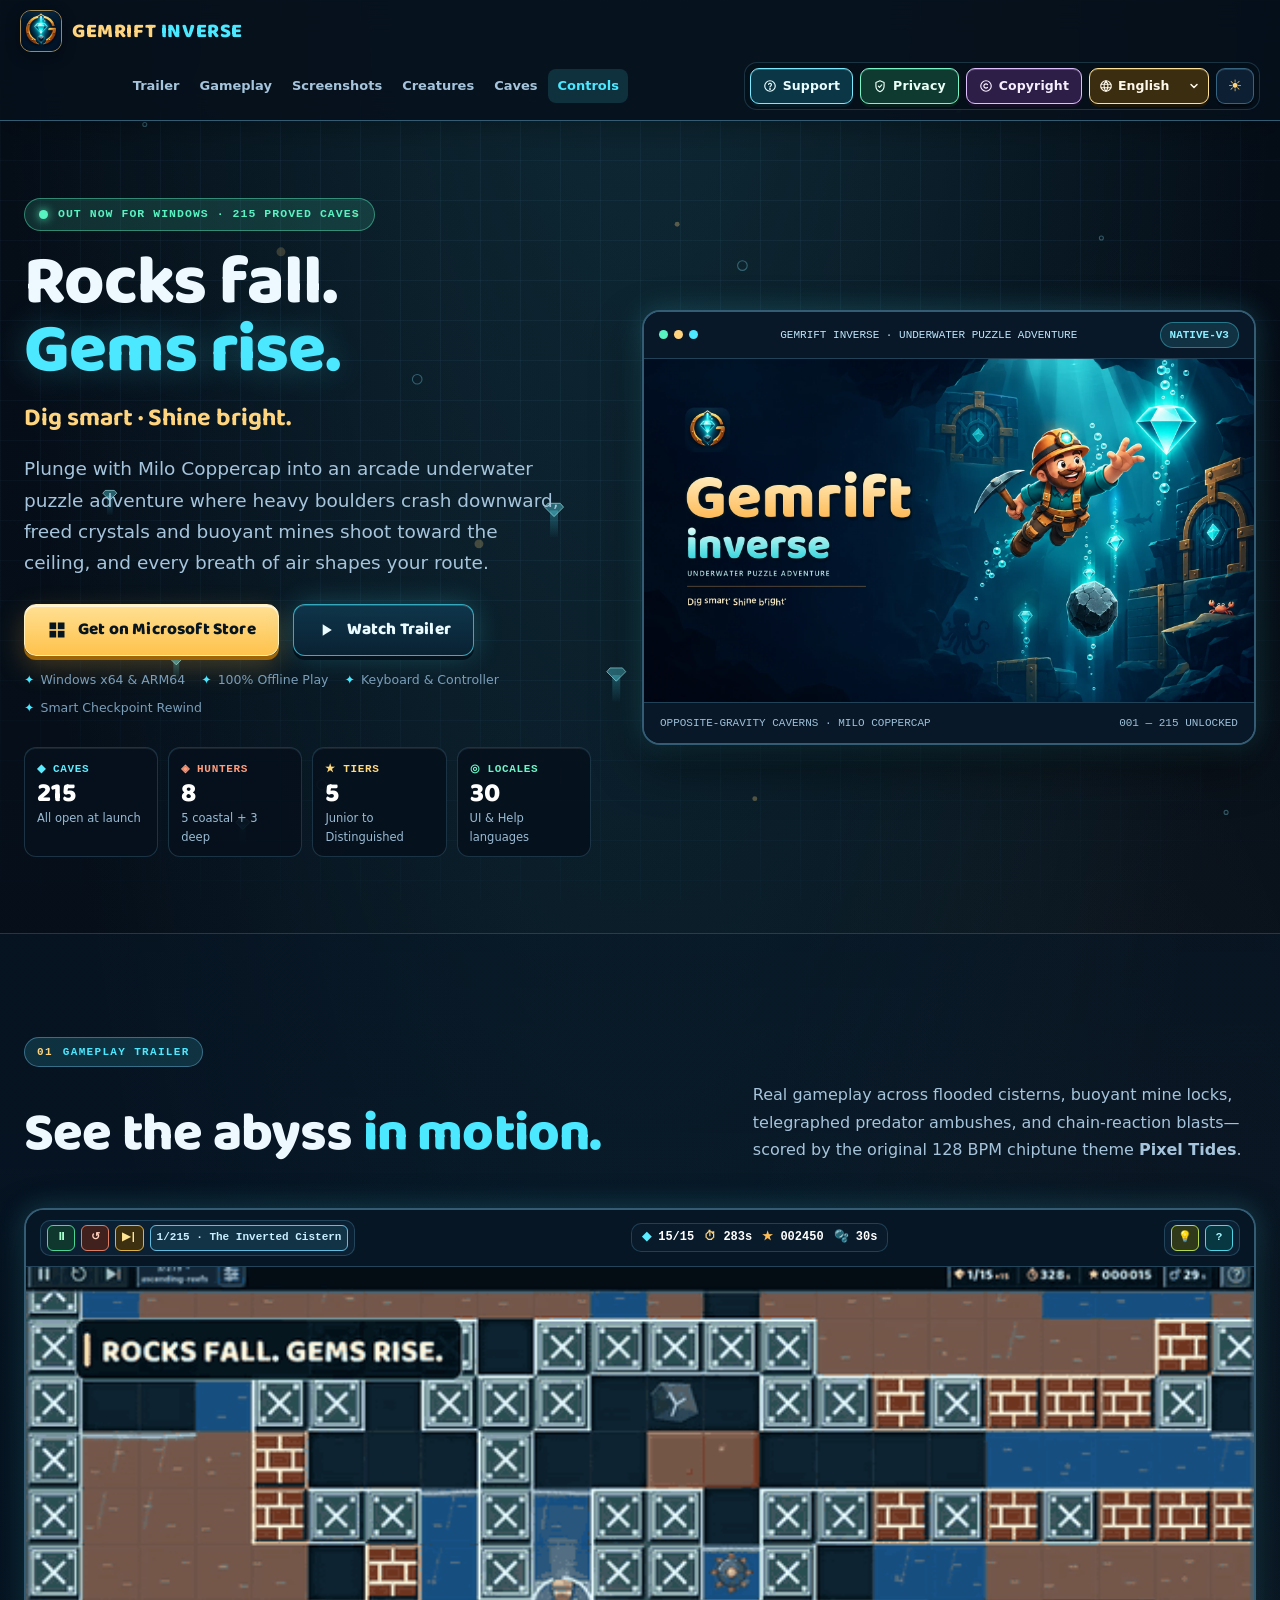
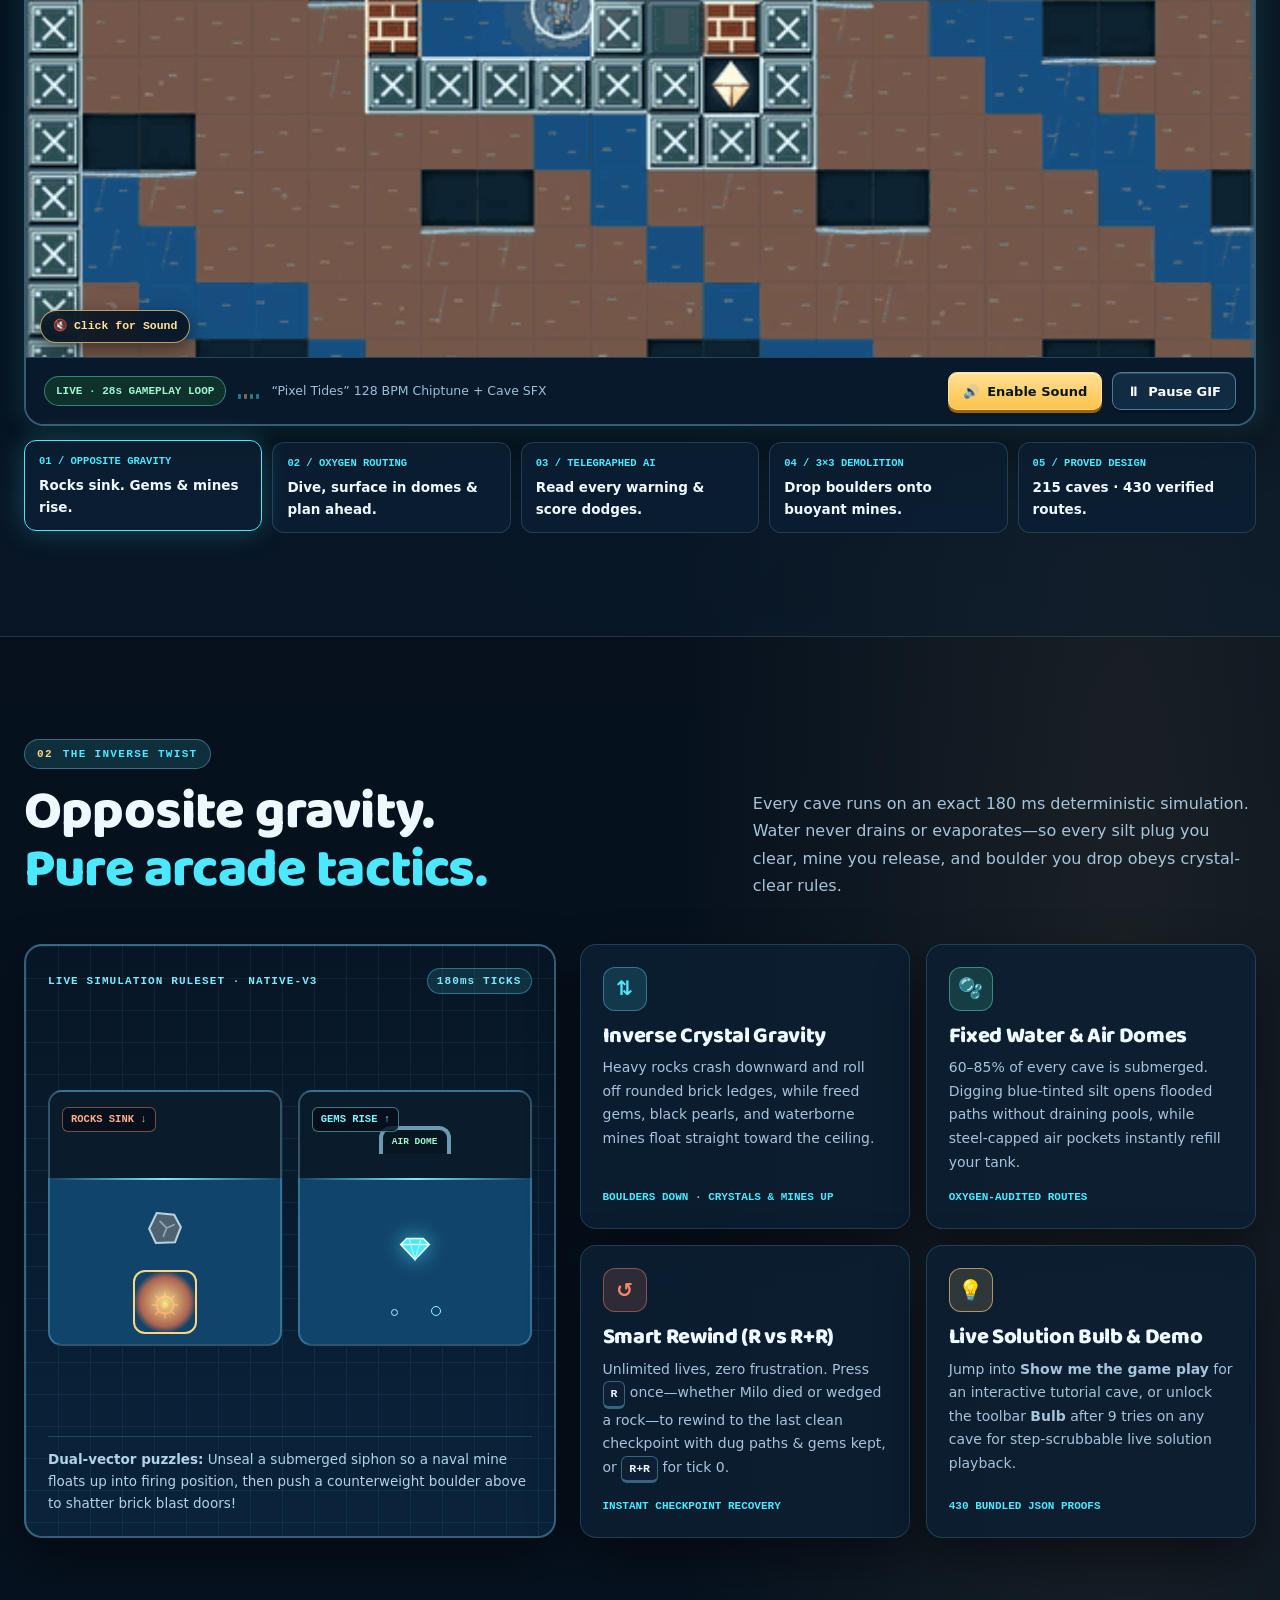
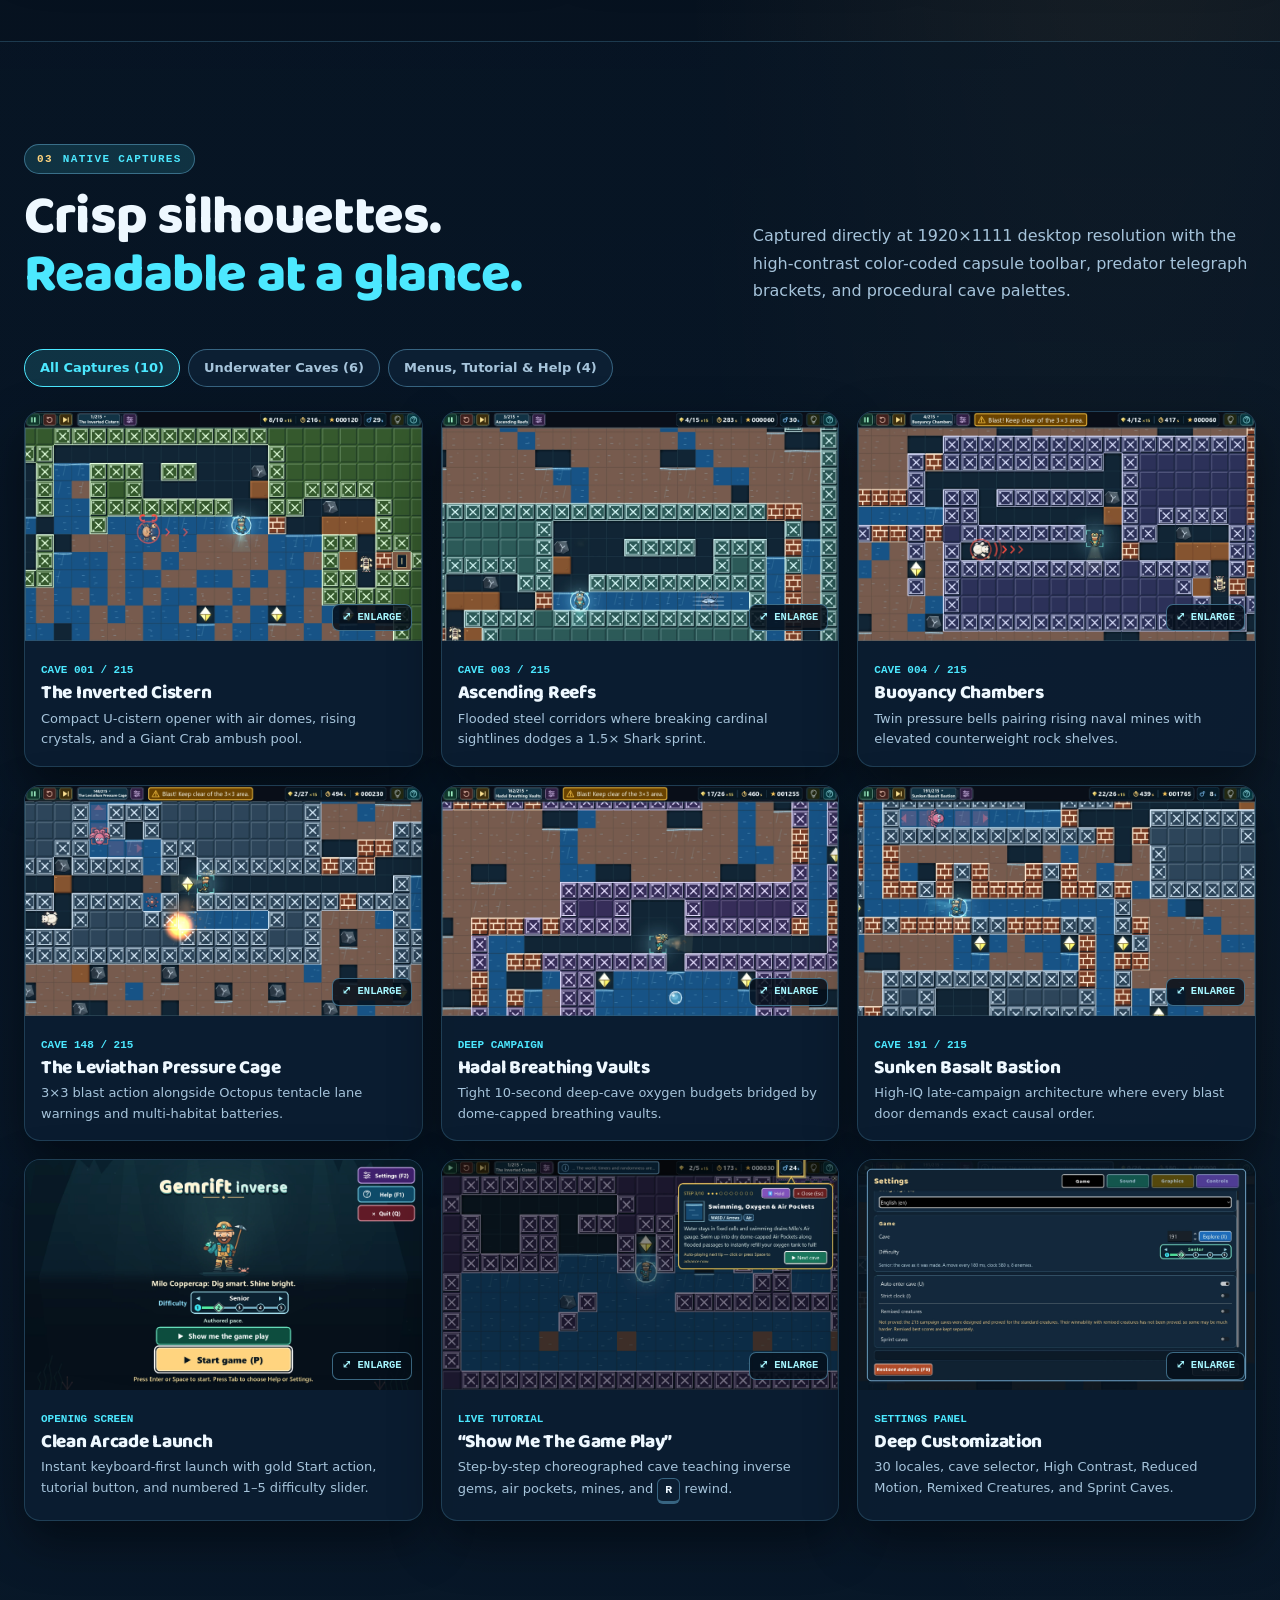
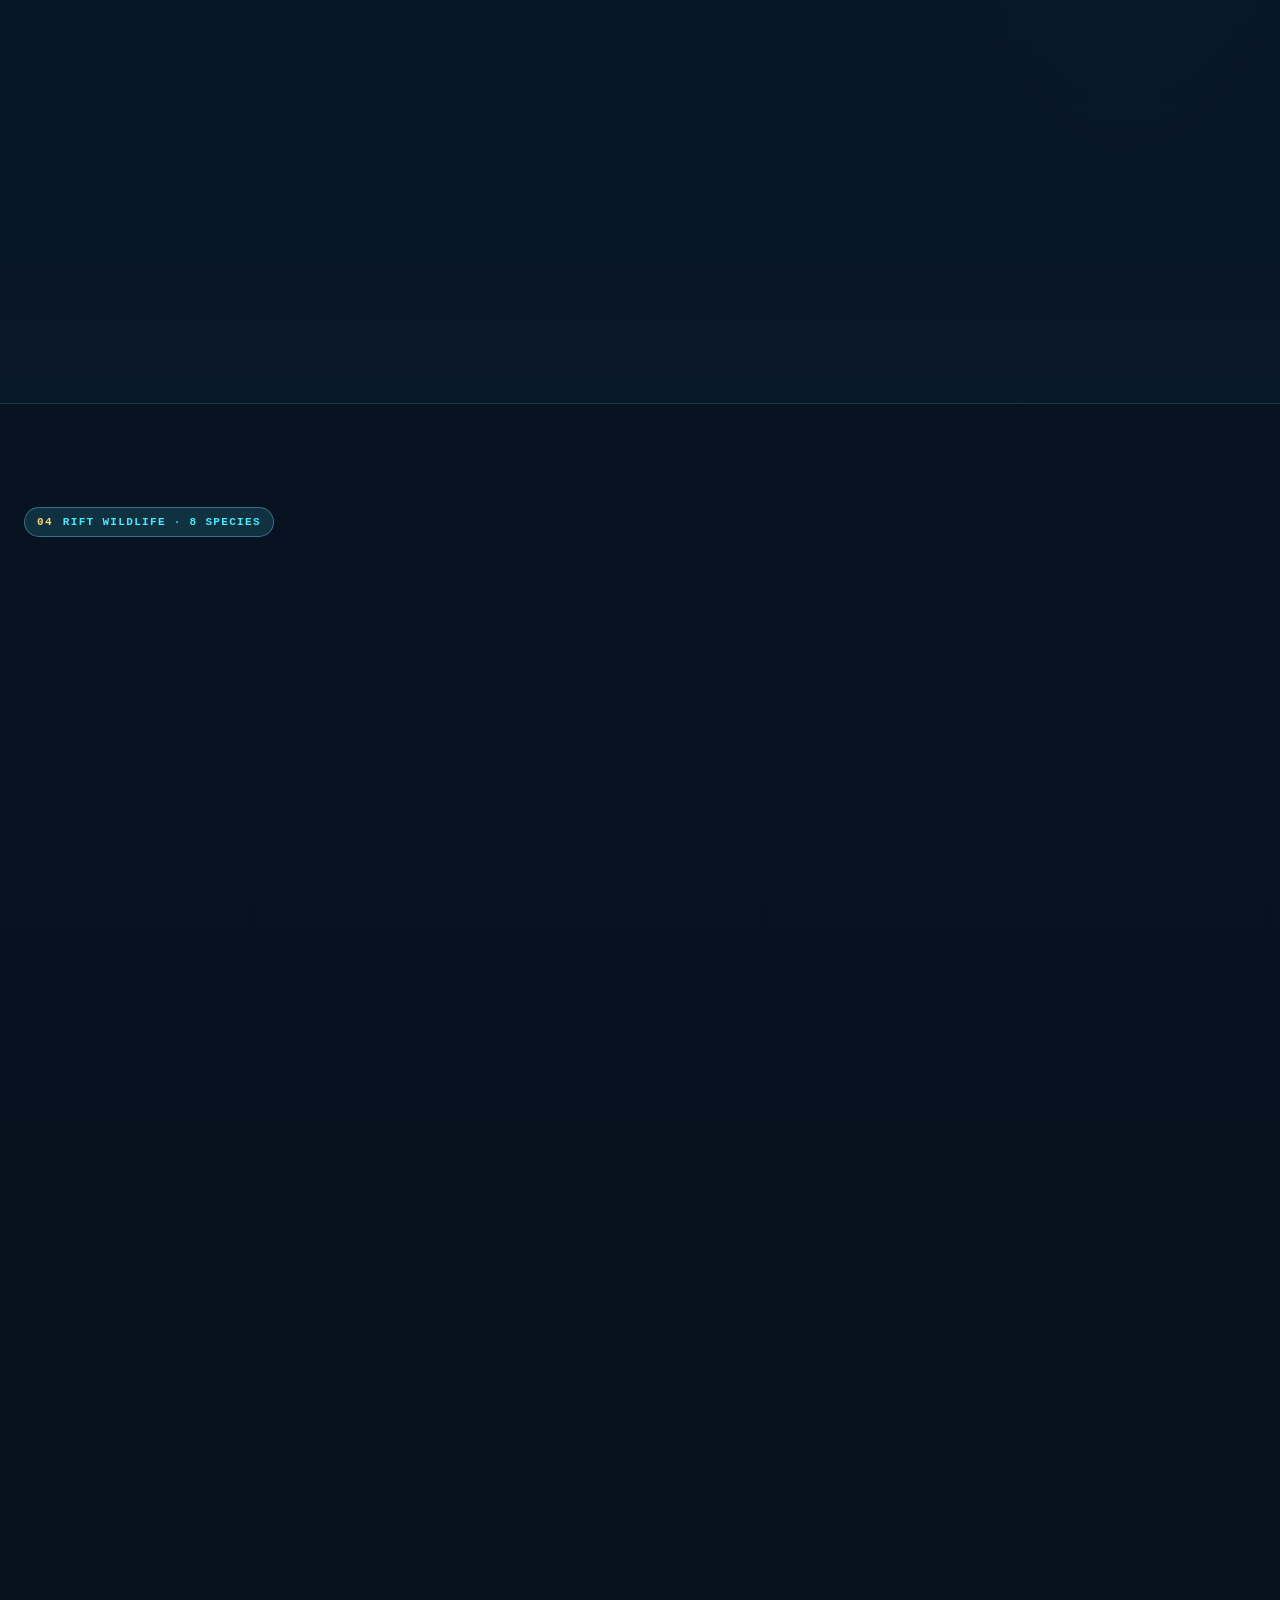
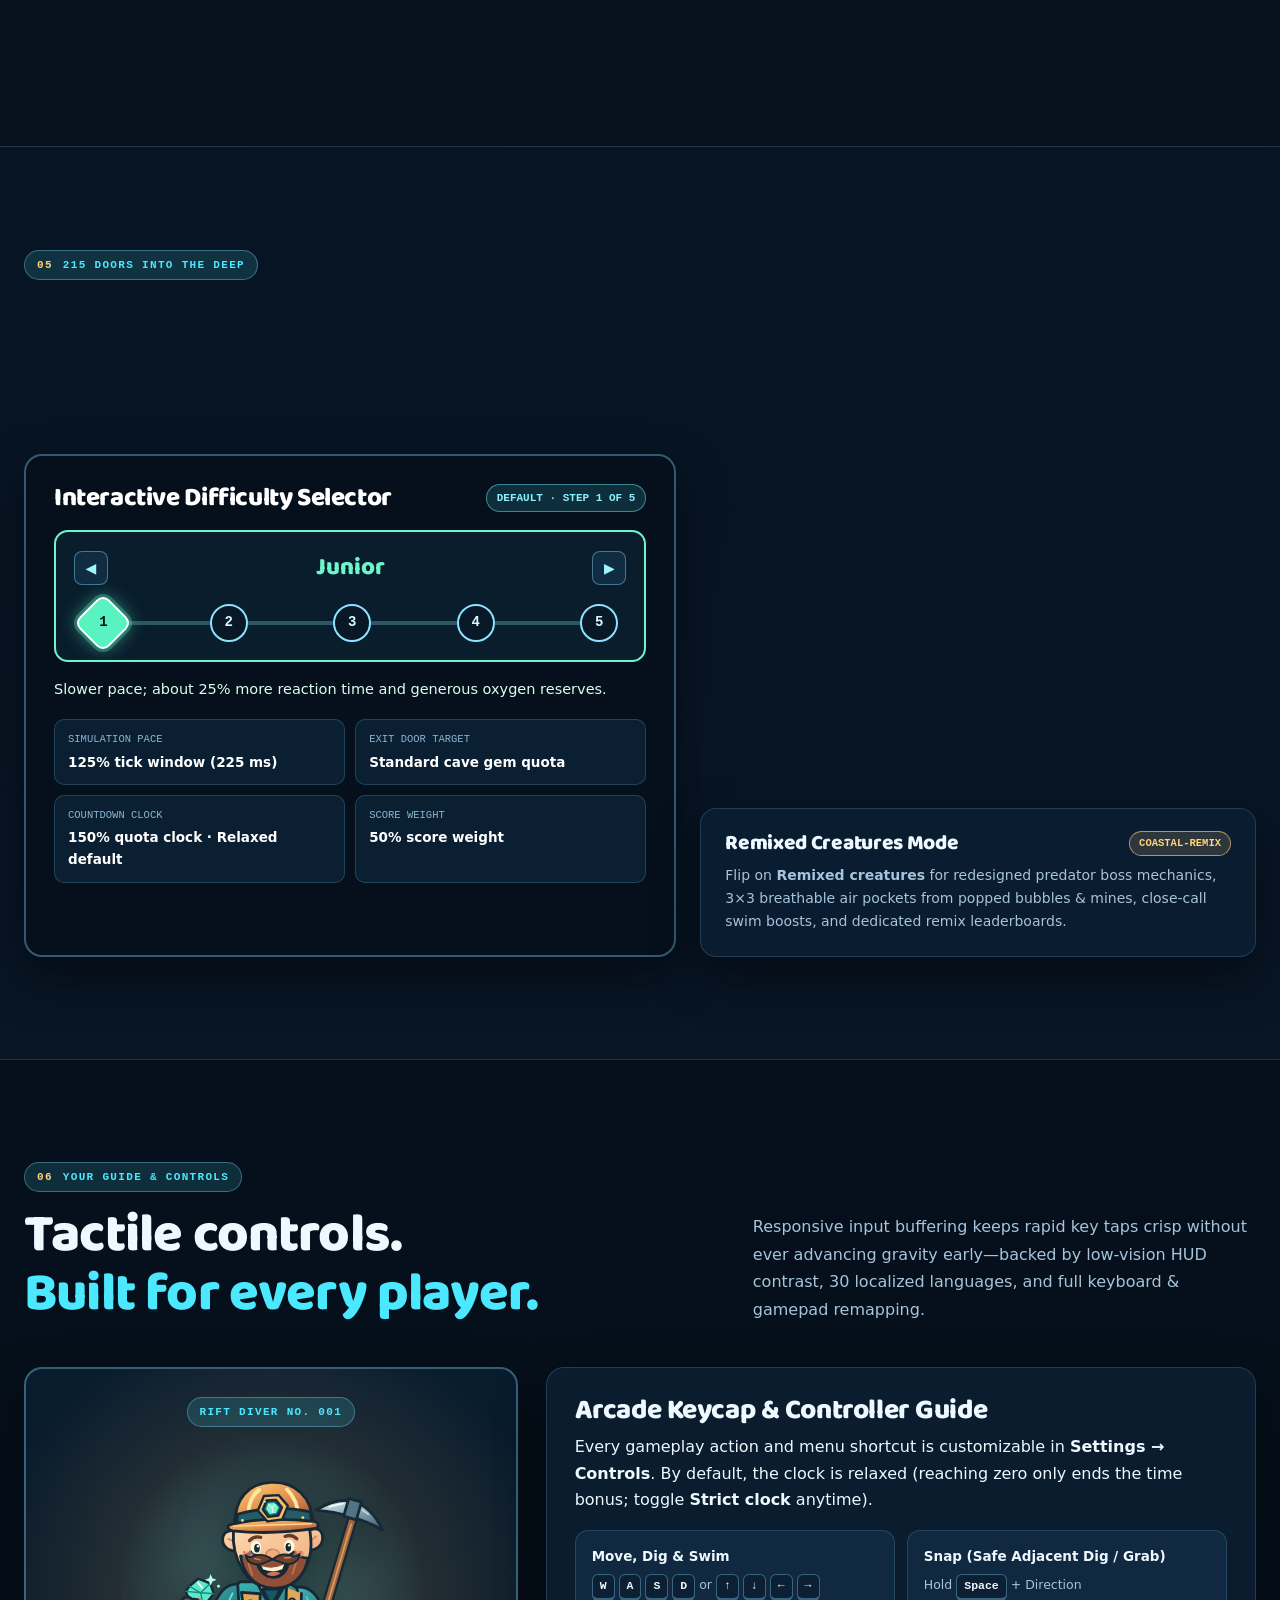
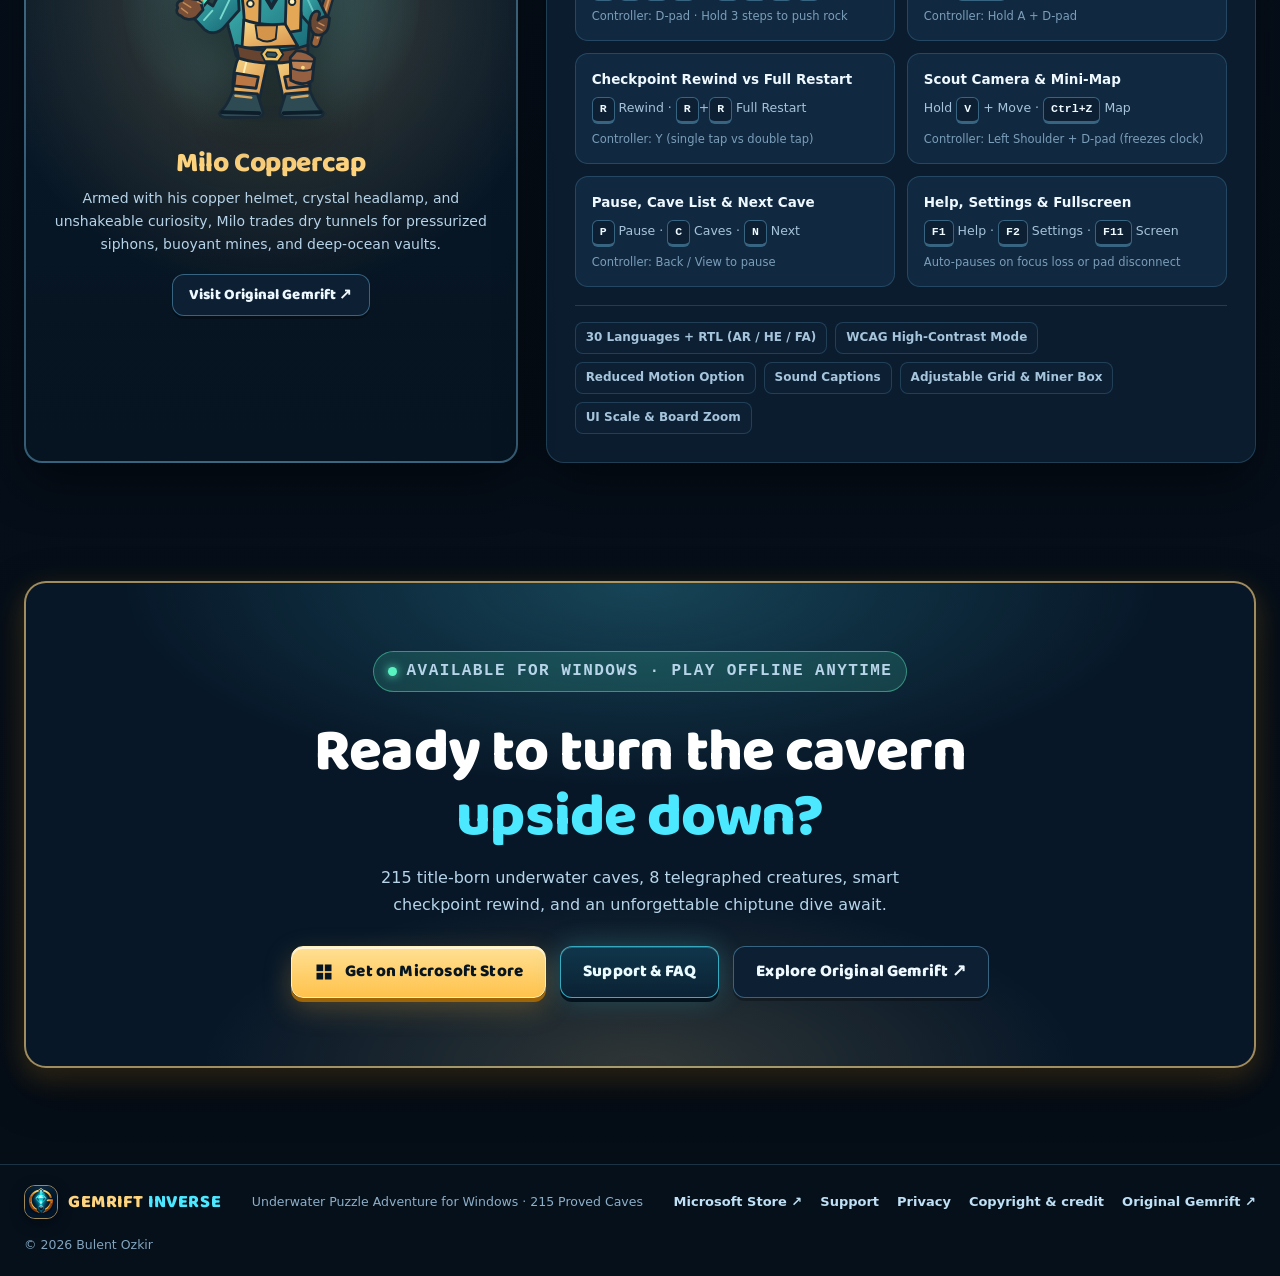
==== commit c155c4b7: "ff" ====
--- a/index.html
+++ b/index.html
@@ -48,7 +48,7 @@
             <a href="#gameplay" data-i18n="navGameplay">Gameplay</a>
             <a href="#screenshots" data-i18n="navScreenshots">Screenshots</a>
             <a href="#creatures" data-i18n="navCreatures">Creatures</a>
-            <a href="#caves" data-i18n="navCaves">Caves &amp; Modes</a>
+            <a href="#caves" data-i18n="navCaves">Caves</a>
             <a href="#controls" data-i18n="navControls">Controls</a>
           </div>
           <div class="toolbar-capsule" role="group" aria-label="Site pages, language, and theme">
@@ -62,7 +62,7 @@
             </a>
             <a class="toolbar-btn toolbar-btn-credits" href="copyright.html">
               <svg viewBox="0 0 24 24" aria-hidden="true"><circle cx="12" cy="12" r="9"/><path d="M14.6 9.6a3.6 3.6 0 1 0 0 4.8"/></svg>
-              <span data-i18n="btnCredits">Copyright &amp; credit</span>
+              <span data-i18n="btnCredits">Copyright</span>
             </a>
             <div class="toolbar-lang">
               <svg class="toolbar-lang-icon" viewBox="0 0 24 24" aria-hidden="true"><circle cx="12" cy="12" r="9"/><path d="M3.6 9h16.8M3.6 15h16.8M12 3a14 14 0 0 1 0 18M12 3a14 14 0 0 0 0 18"/></svg>
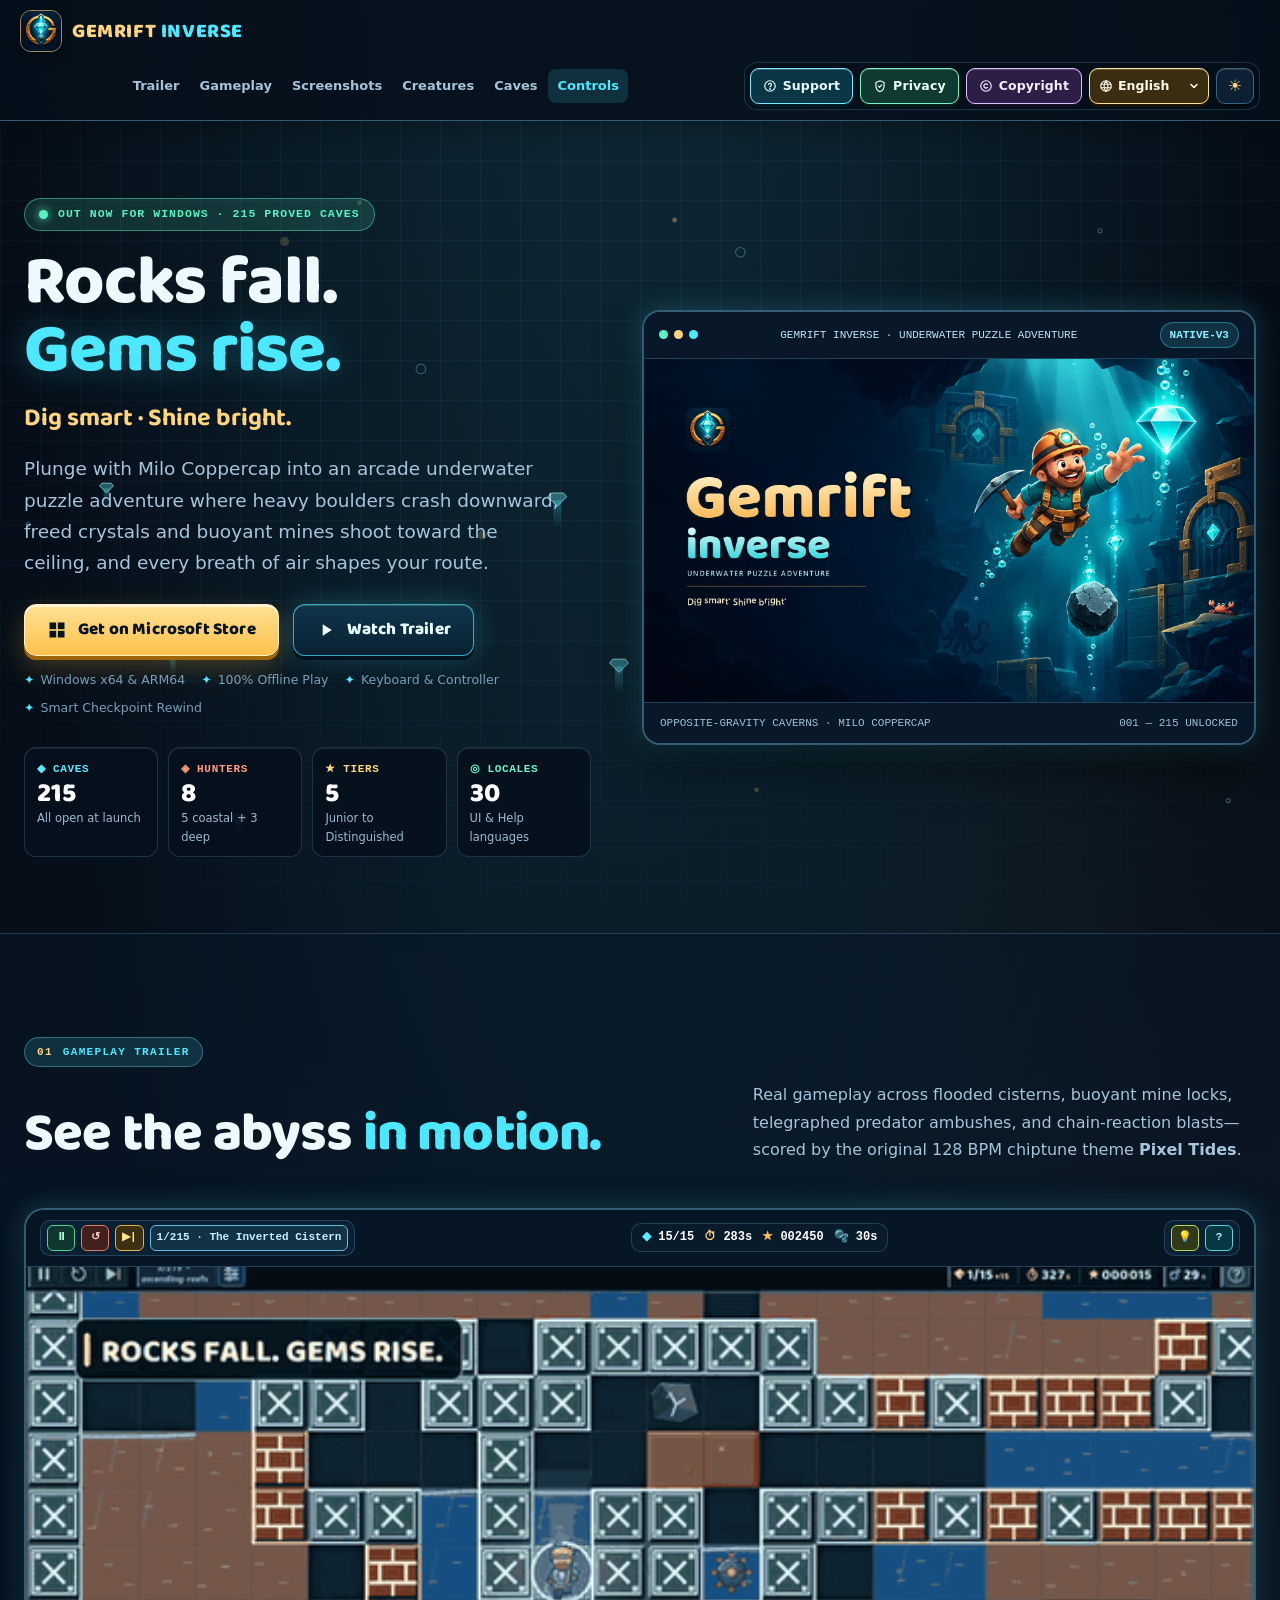
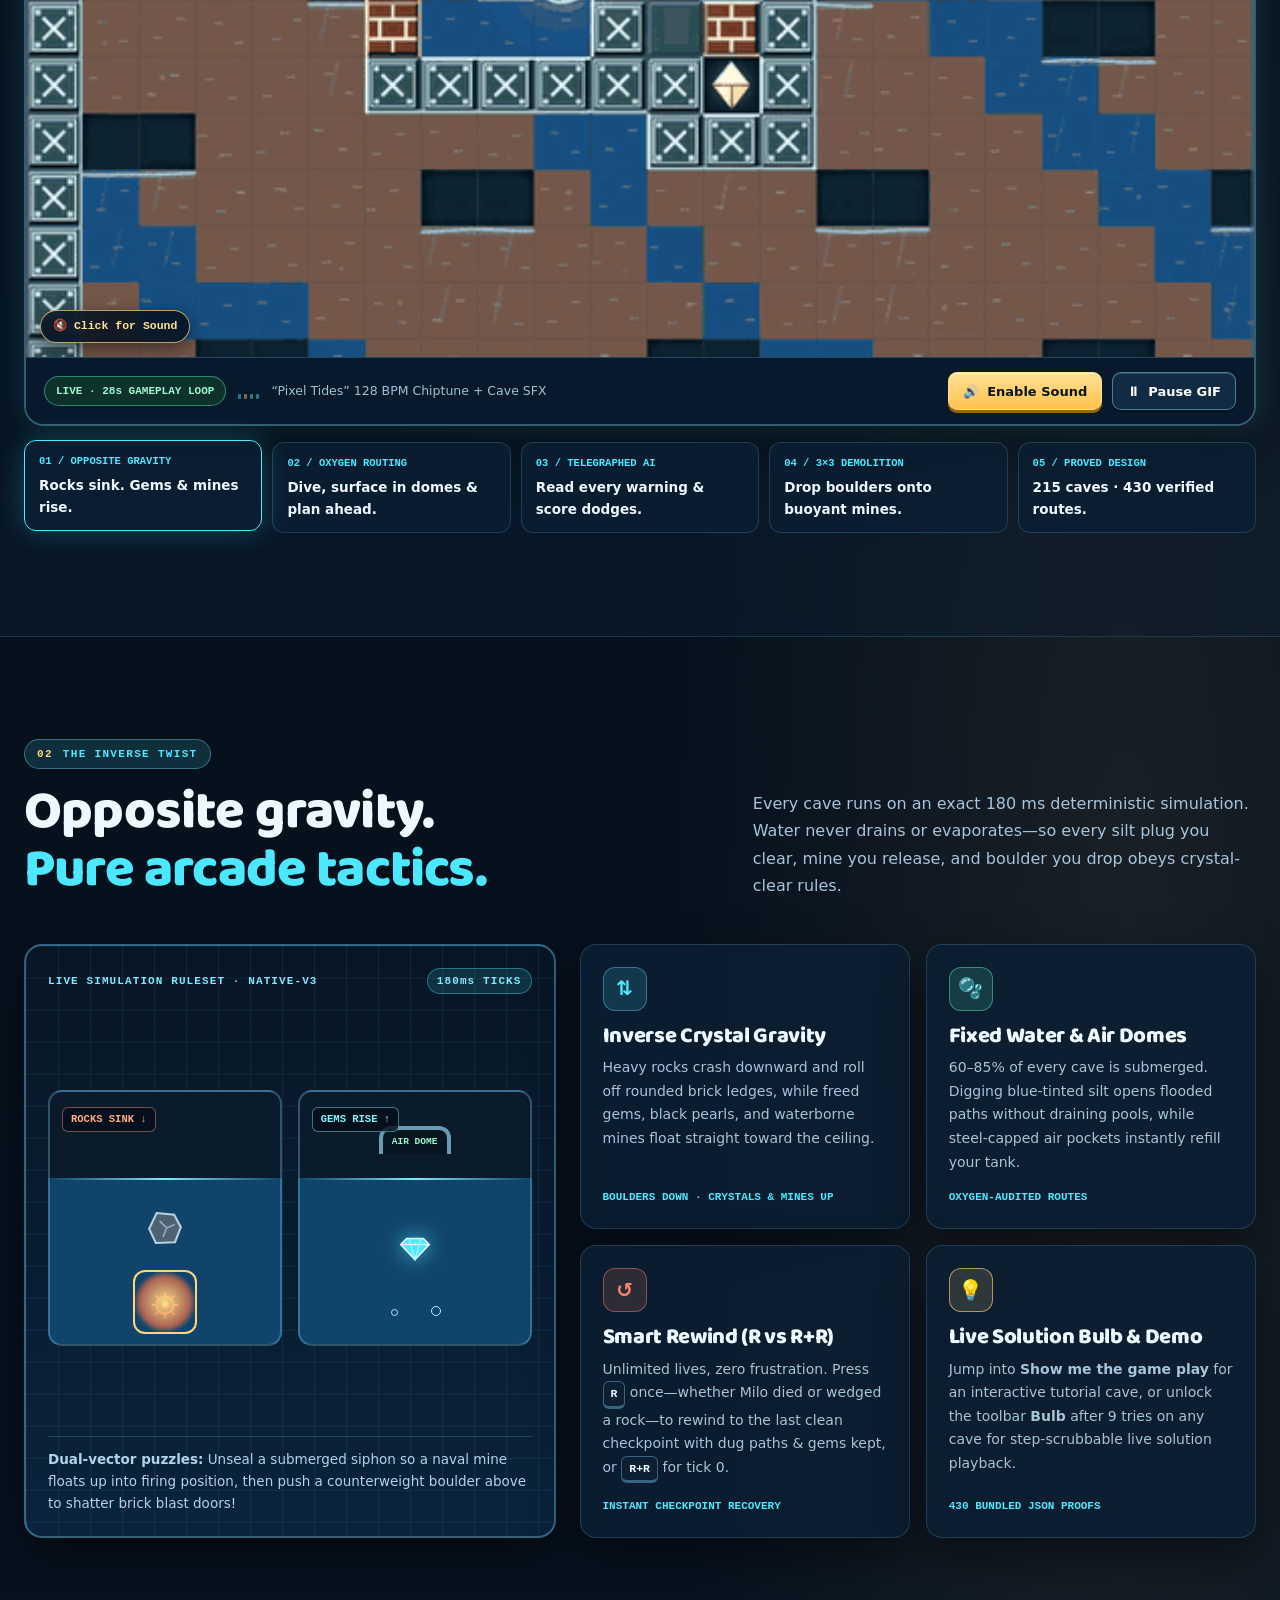
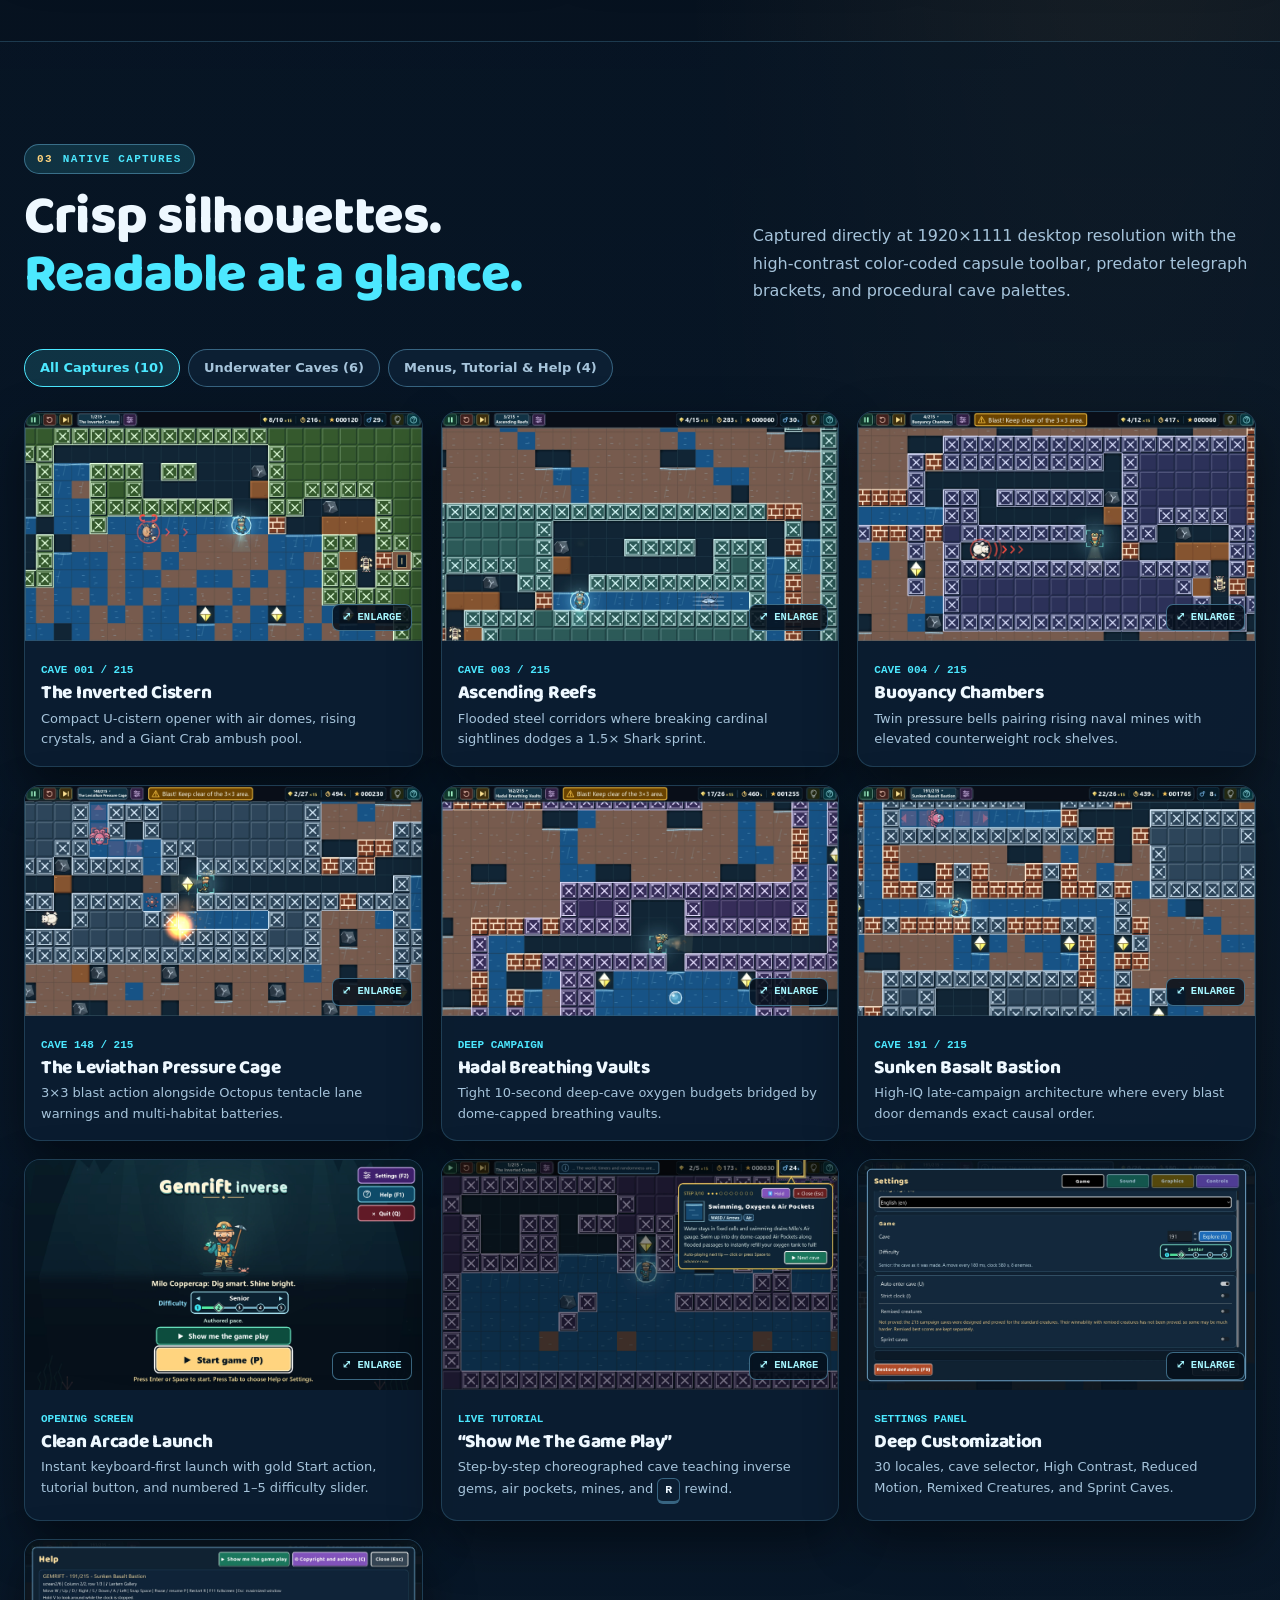
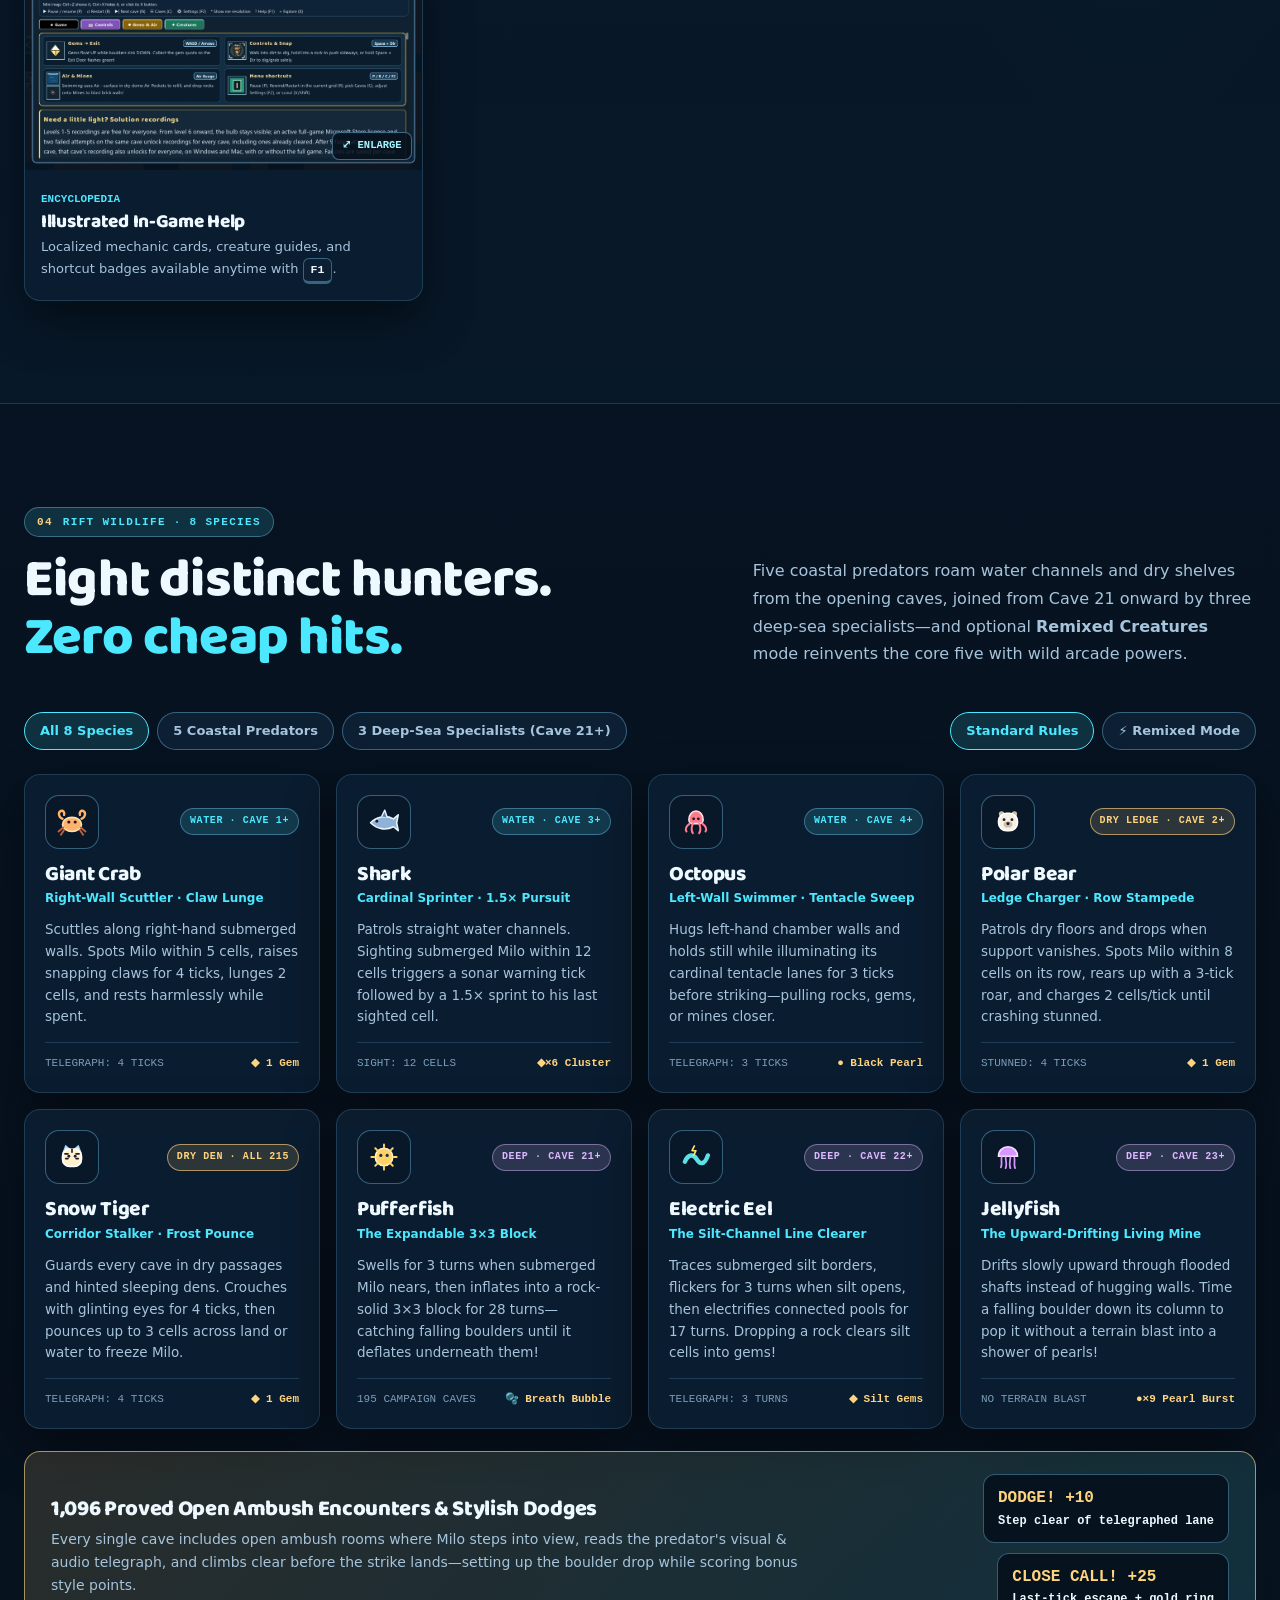
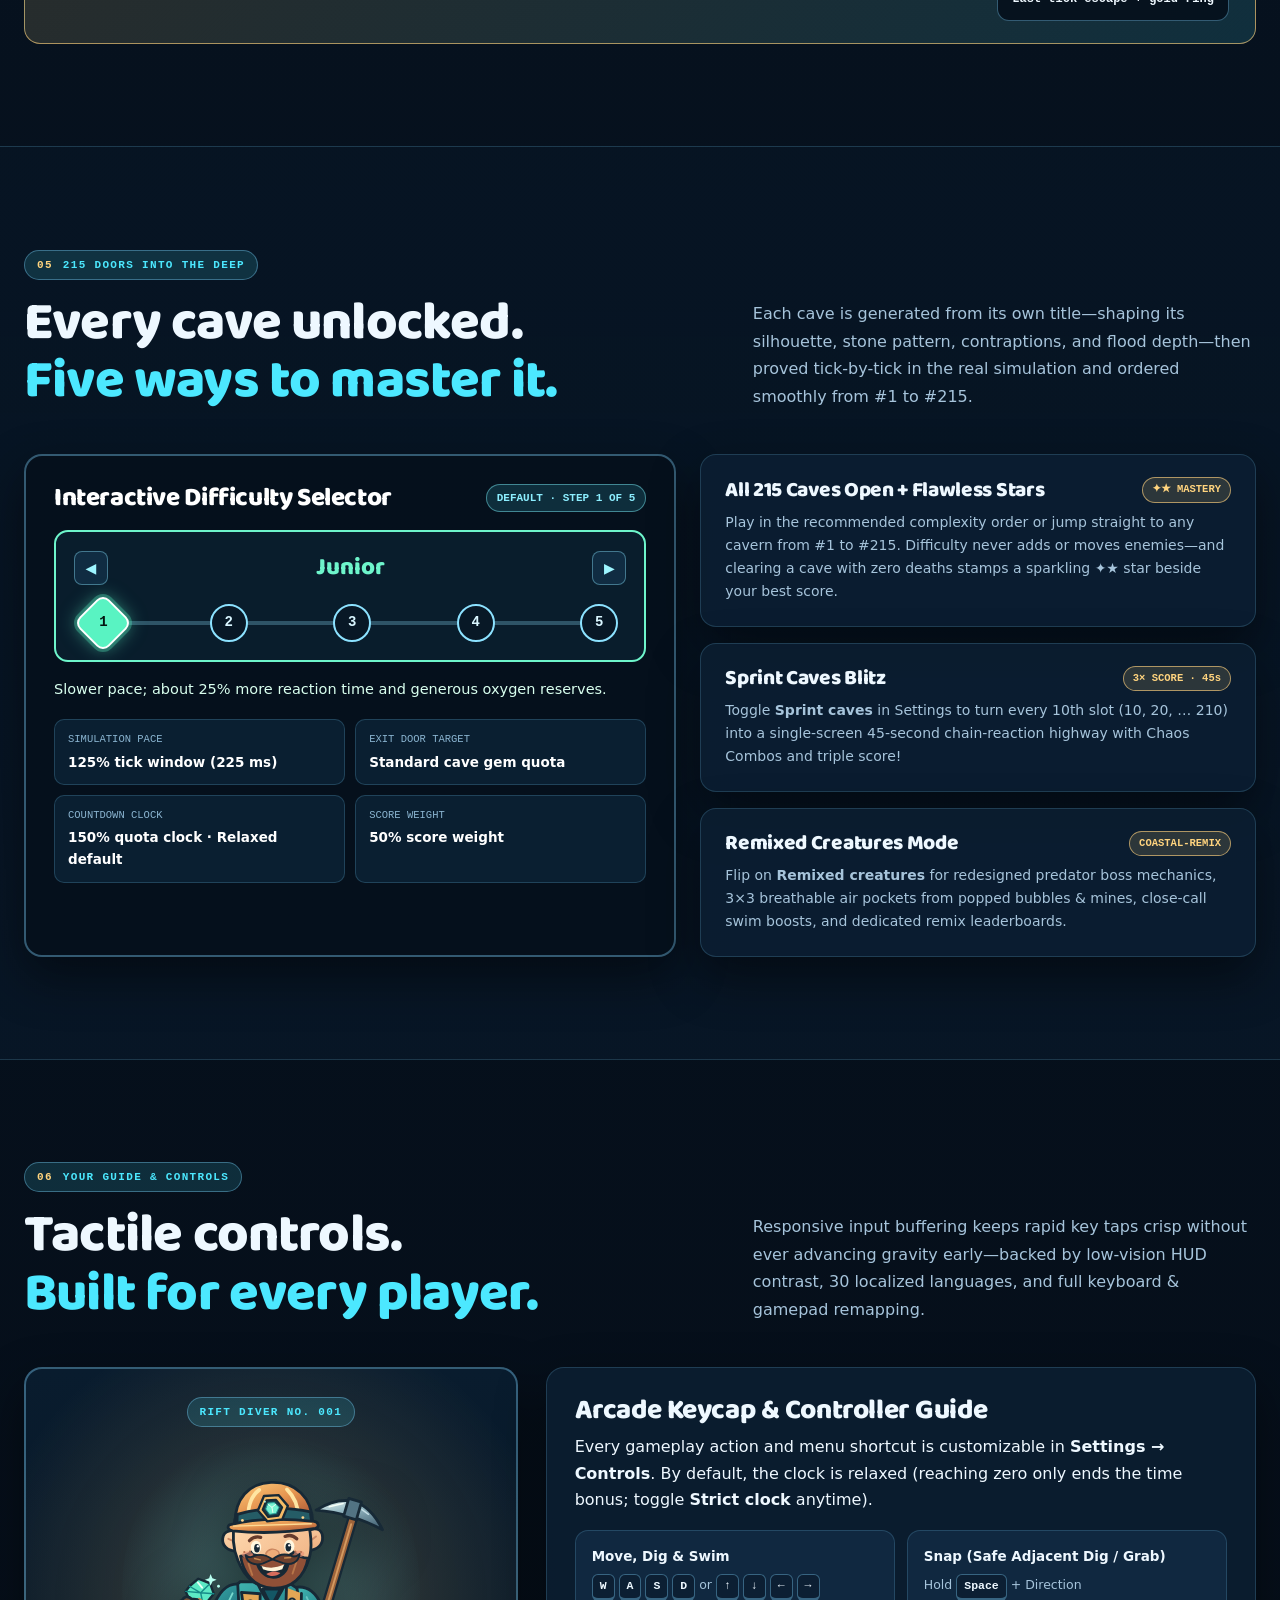
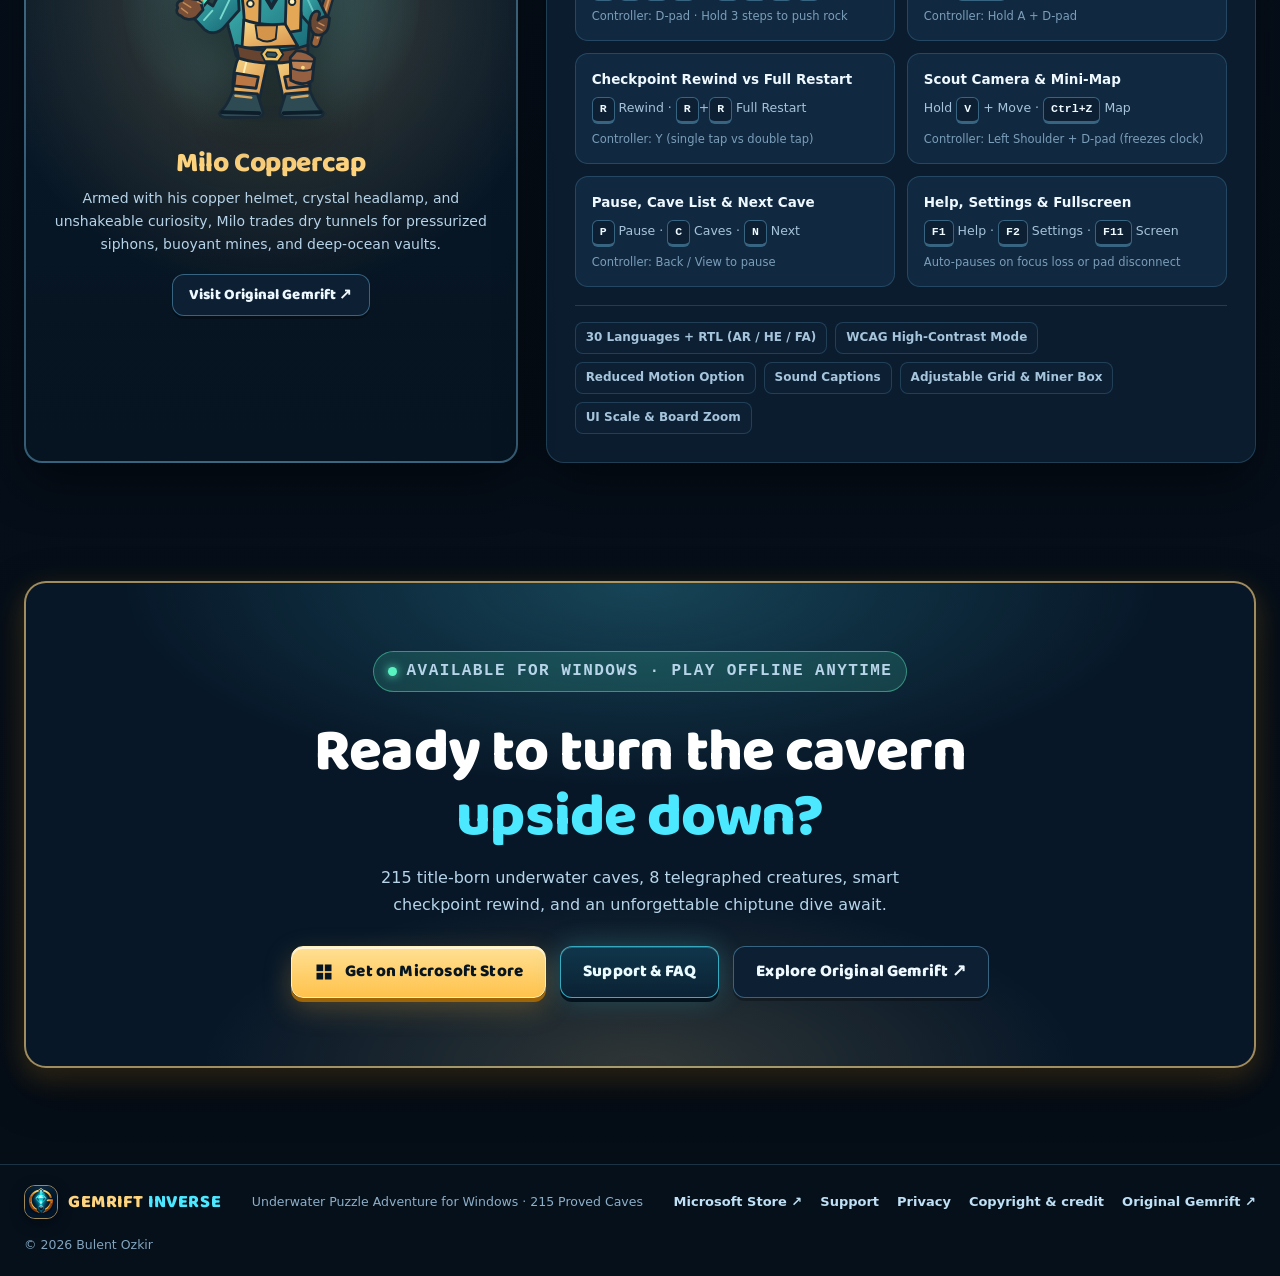
==== commit 390130f3: "fds" ====
--- a/index.html
+++ b/index.html
@@ -94,7 +94,7 @@
             Plunge with Milo Coppercap into an arcade underwater puzzle adventure where heavy boulders crash downward, freed crystals and buoyant mines shoot toward the ceiling, and every breath of air shapes your route.
           </p>
           <div class="hero-actions">
-            <a class="button button-store" href="https://apps.microsoft.com/detail/9P3QHCNQ5SL3?hl=en-us&amp;gl=TR&amp;ocid=pdpshare" target="_blank" rel="noopener noreferrer">
+            <a class="button button-store" href="https://apps.microsoft.com/detail/9P50M5F8CHBM?hl=en-us&amp;gl=US&amp;ocid=pdpshare" target="_blank" rel="noopener noreferrer">
               <svg viewBox="0 0 24 24" aria-hidden="true"><rect x="3" y="3" width="8" height="8" fill="currentColor" stroke="none"/><rect x="13" y="3" width="8" height="8" fill="currentColor" stroke="none"/><rect x="3" y="13" width="8" height="8" fill="currentColor" stroke="none"/><rect x="13" y="13" width="8" height="8" fill="currentColor" stroke="none"/></svg>
               <span data-i18n="ctaStore">Get on Microsoft Store</span>
             </a>
@@ -809,7 +809,7 @@
           <h2 id="closing-title" data-i18n="closingTitle" data-i18n-html>Ready to turn the cavern <span class="accent-cyan">upside down?</span></h2>
           <p data-i18n="closingDesc">215 title-born underwater caves, 8 telegraphed creatures, smart checkpoint rewind, and an unforgettable chiptune dive await.</p>
           <div class="closing-actions">
-            <a class="button button-store" href="https://apps.microsoft.com/detail/9P3QHCNQ5SL3?hl=en-us&amp;gl=TR&amp;ocid=pdpshare" target="_blank" rel="noopener noreferrer">
+            <a class="button button-store" href="https://apps.microsoft.com/detail/9P50M5F8CHBM?hl=en-us&amp;gl=US&amp;ocid=pdpshare" target="_blank" rel="noopener noreferrer">
               <svg viewBox="0 0 24 24" aria-hidden="true"><rect x="3" y="3" width="8" height="8" fill="currentColor" stroke="none"/><rect x="13" y="3" width="8" height="8" fill="currentColor" stroke="none"/><rect x="3" y="13" width="8" height="8" fill="currentColor" stroke="none"/><rect x="13" y="13" width="8" height="8" fill="currentColor" stroke="none"/></svg>
               <span data-i18n="ctaStore">Get on Microsoft Store</span>
             </a>
@@ -852,7 +852,7 @@
         </a>
         <p class="footer-meta">Underwater Puzzle Adventure for Windows · 215 Proved Caves</p>
         <nav class="footer-links" aria-label="Footer navigation">
-          <a class="footer-link" href="https://apps.microsoft.com/detail/9P3QHCNQ5SL3?hl=en-us&amp;gl=TR&amp;ocid=pdpshare" target="_blank" rel="noopener noreferrer">Microsoft Store ↗</a>
+          <a class="footer-link" href="https://apps.microsoft.com/detail/9P50M5F8CHBM?hl=en-us&amp;gl=US&amp;ocid=pdpshare" target="_blank" rel="noopener noreferrer">Microsoft Store ↗</a>
           <a class="footer-link" href="support.html" data-i18n="btnSupport">Support</a>
           <a class="footer-link" href="privacy.html" data-i18n="btnPrivacy">Privacy</a>
           <a class="footer-link" href="copyright.html" data-i18n="btnCredits">Copyright &amp; credit</a>
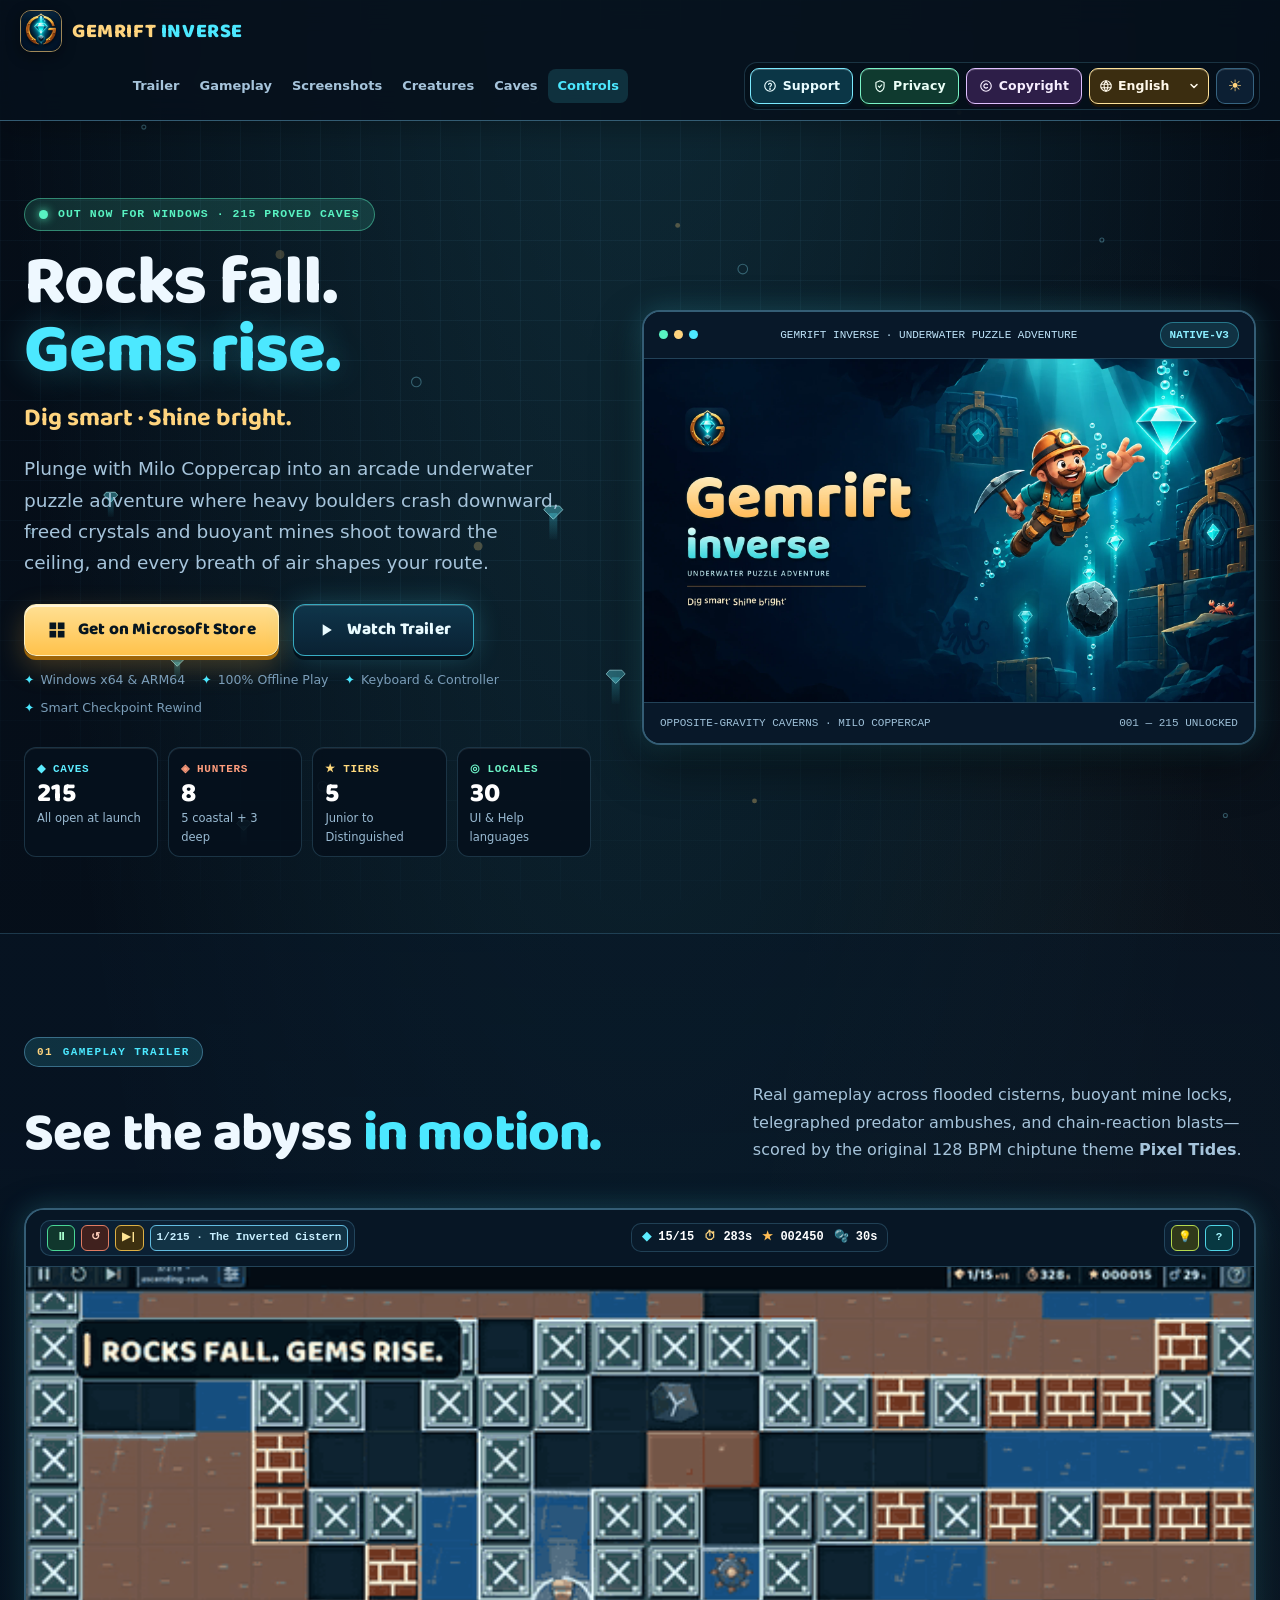
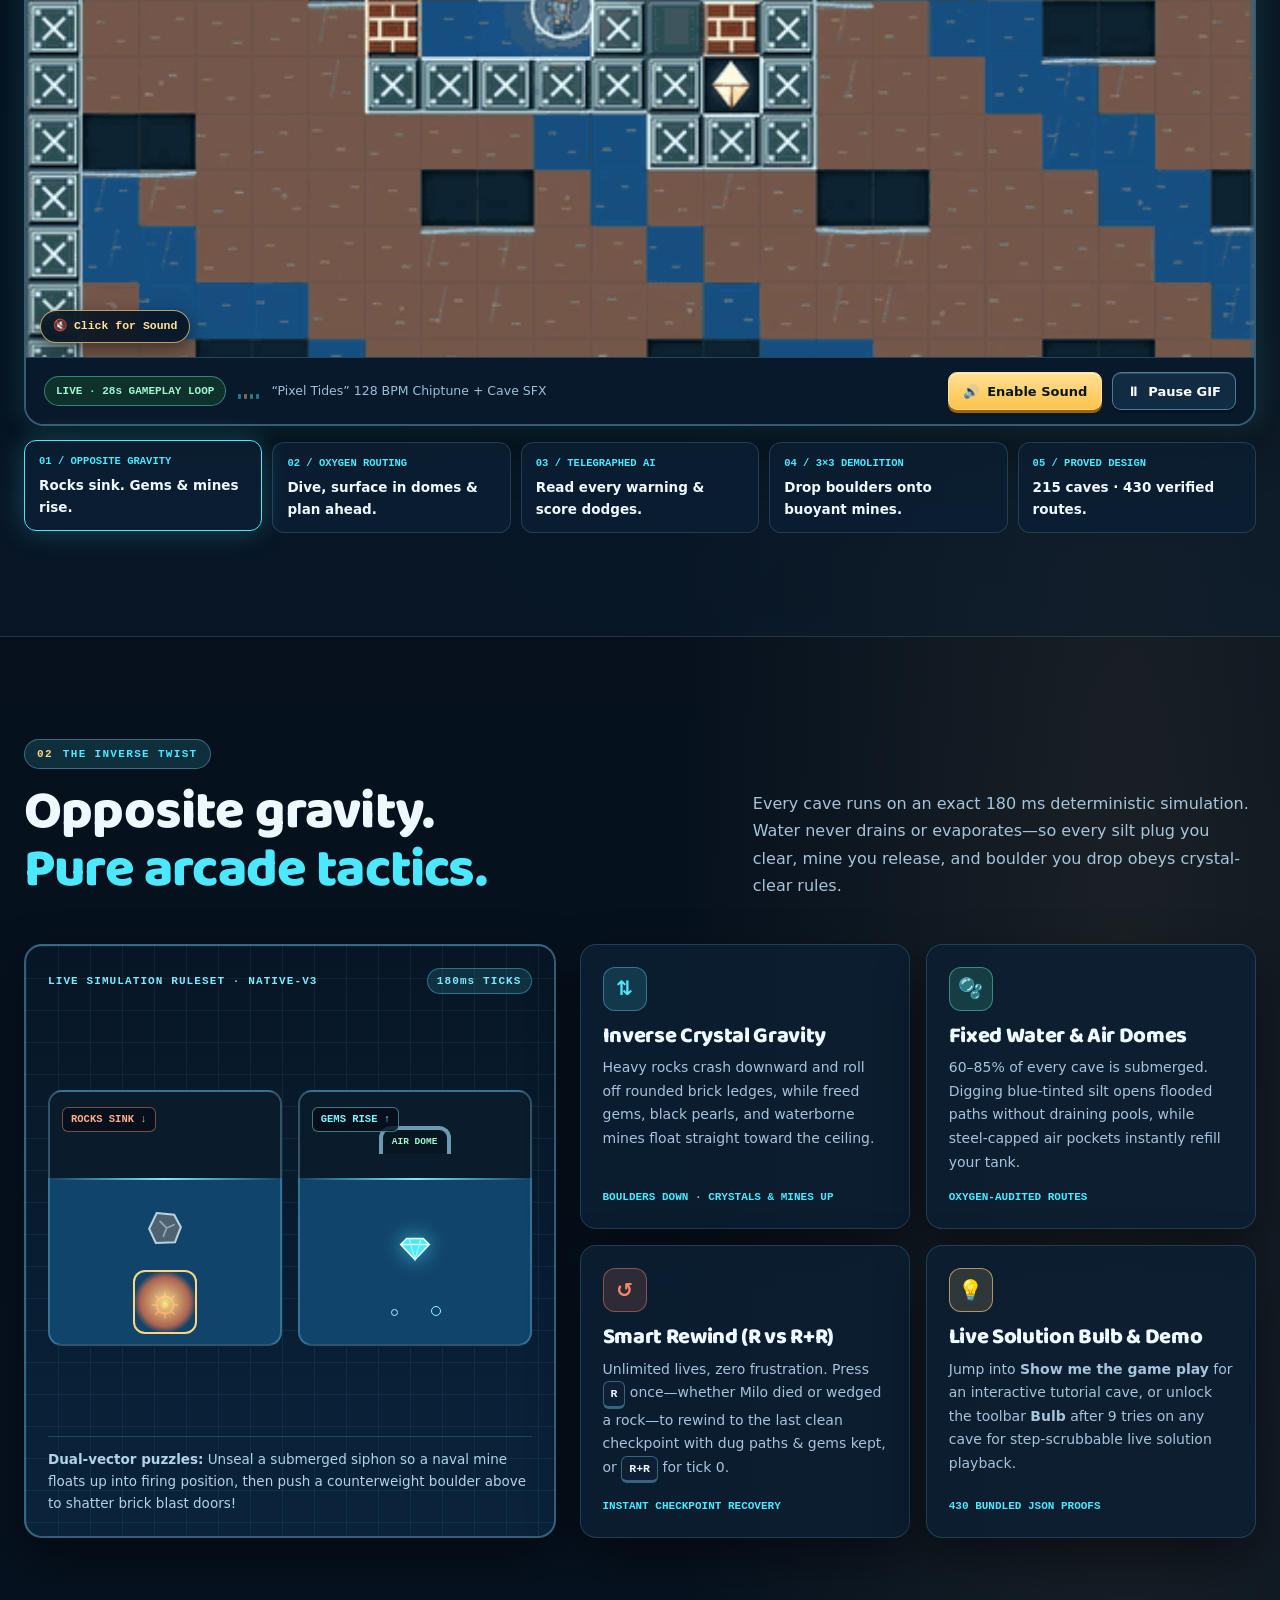
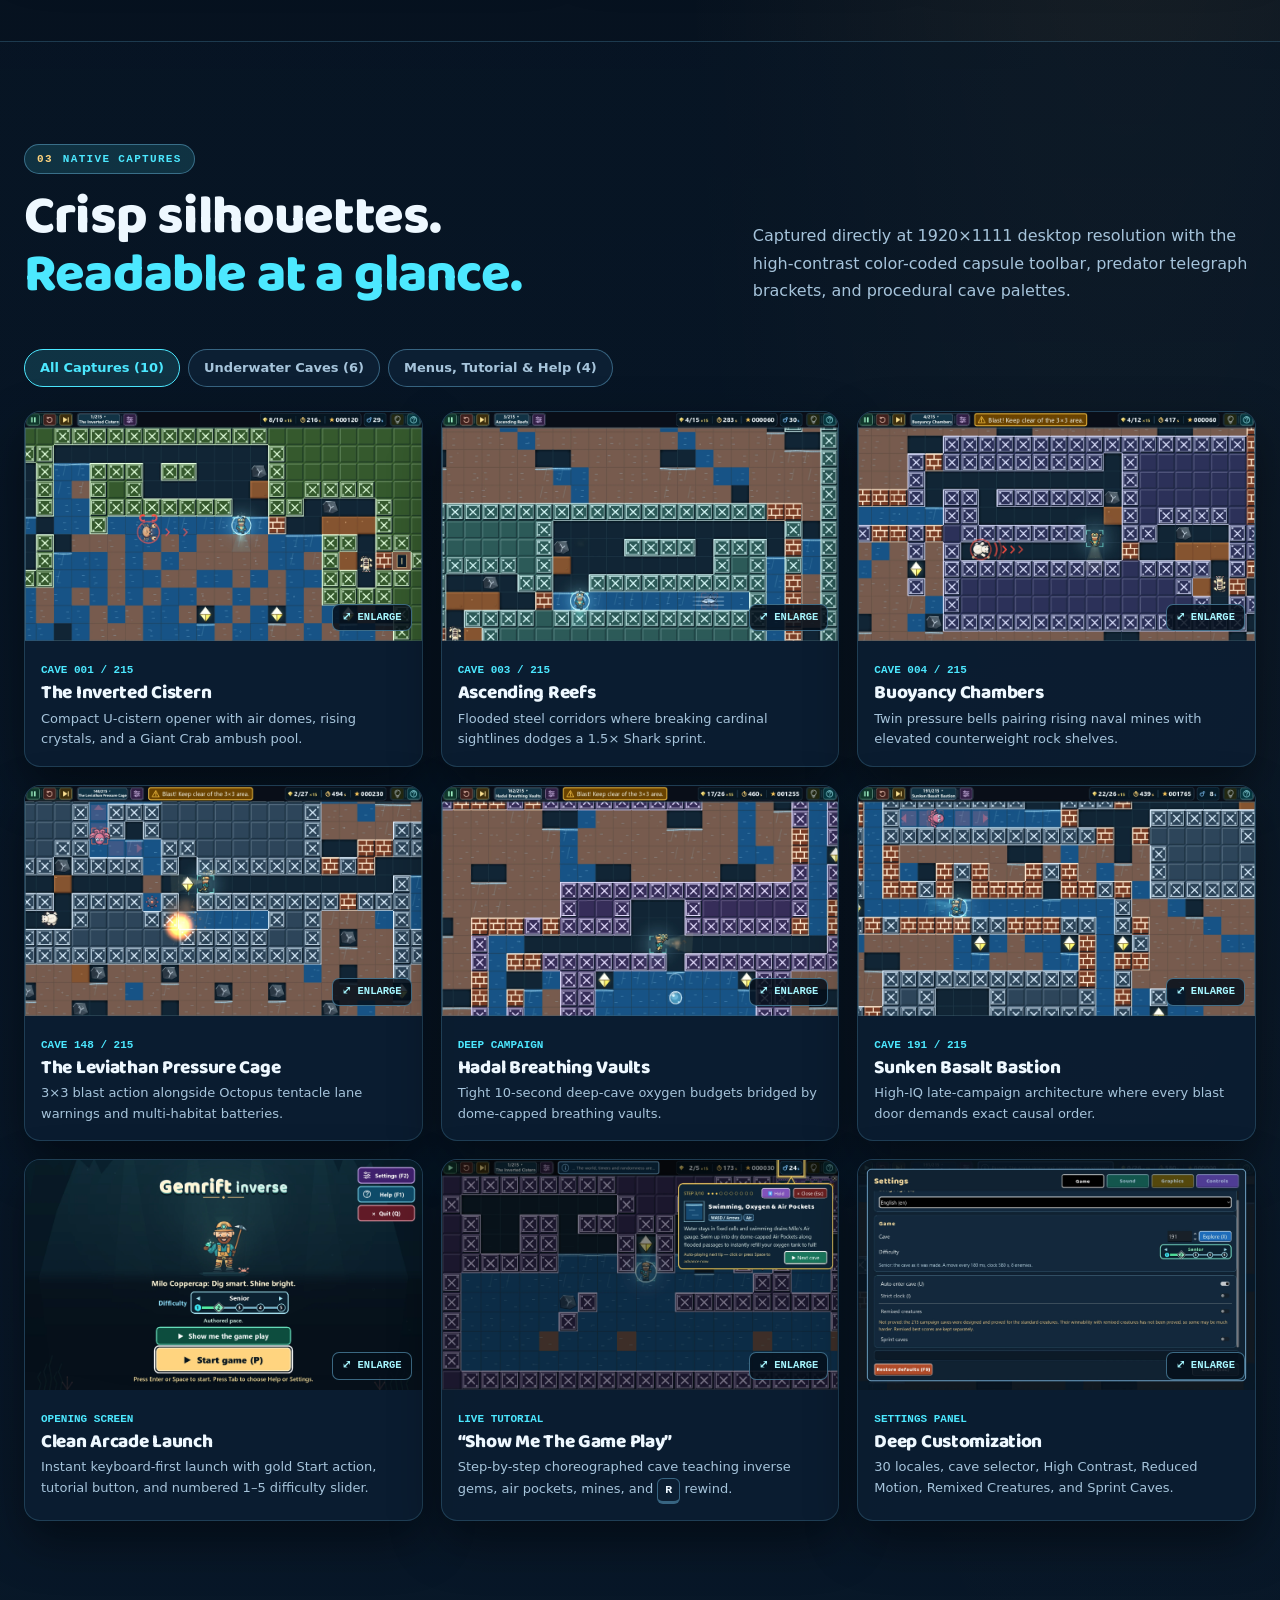
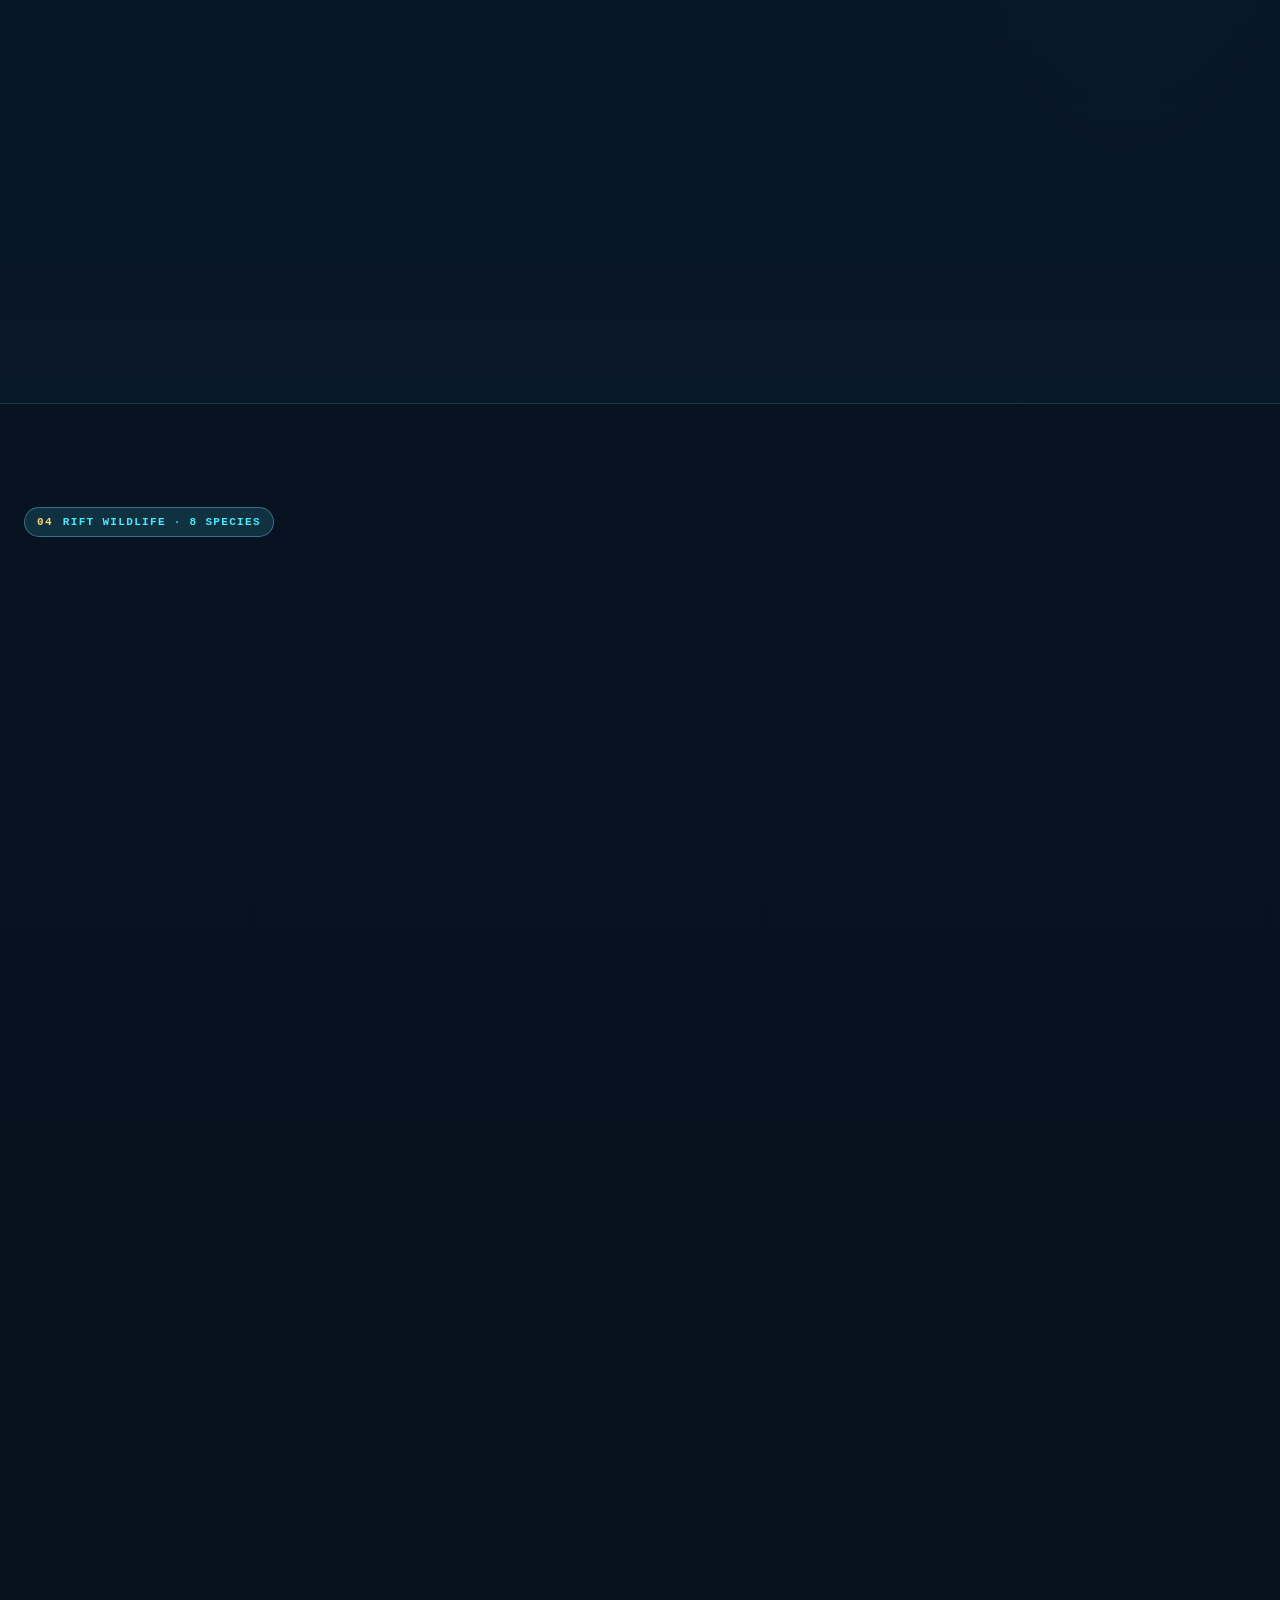
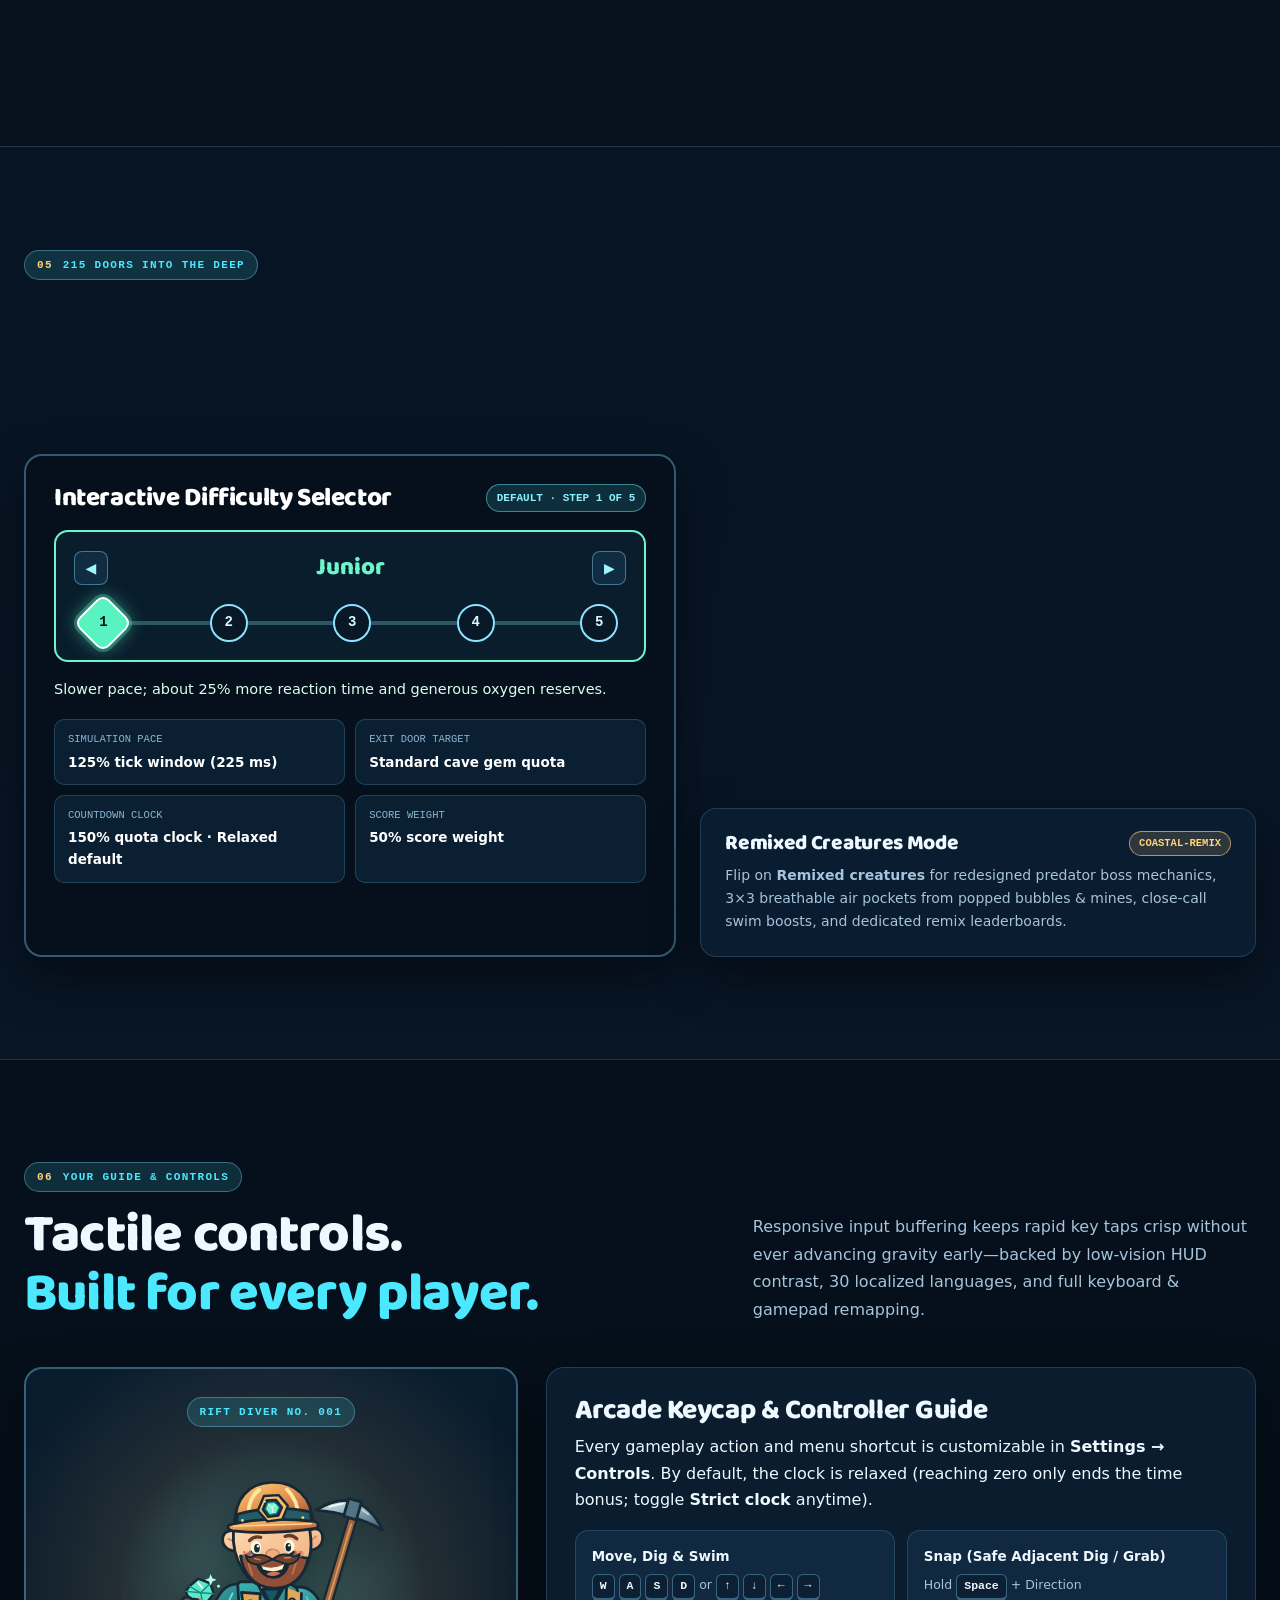
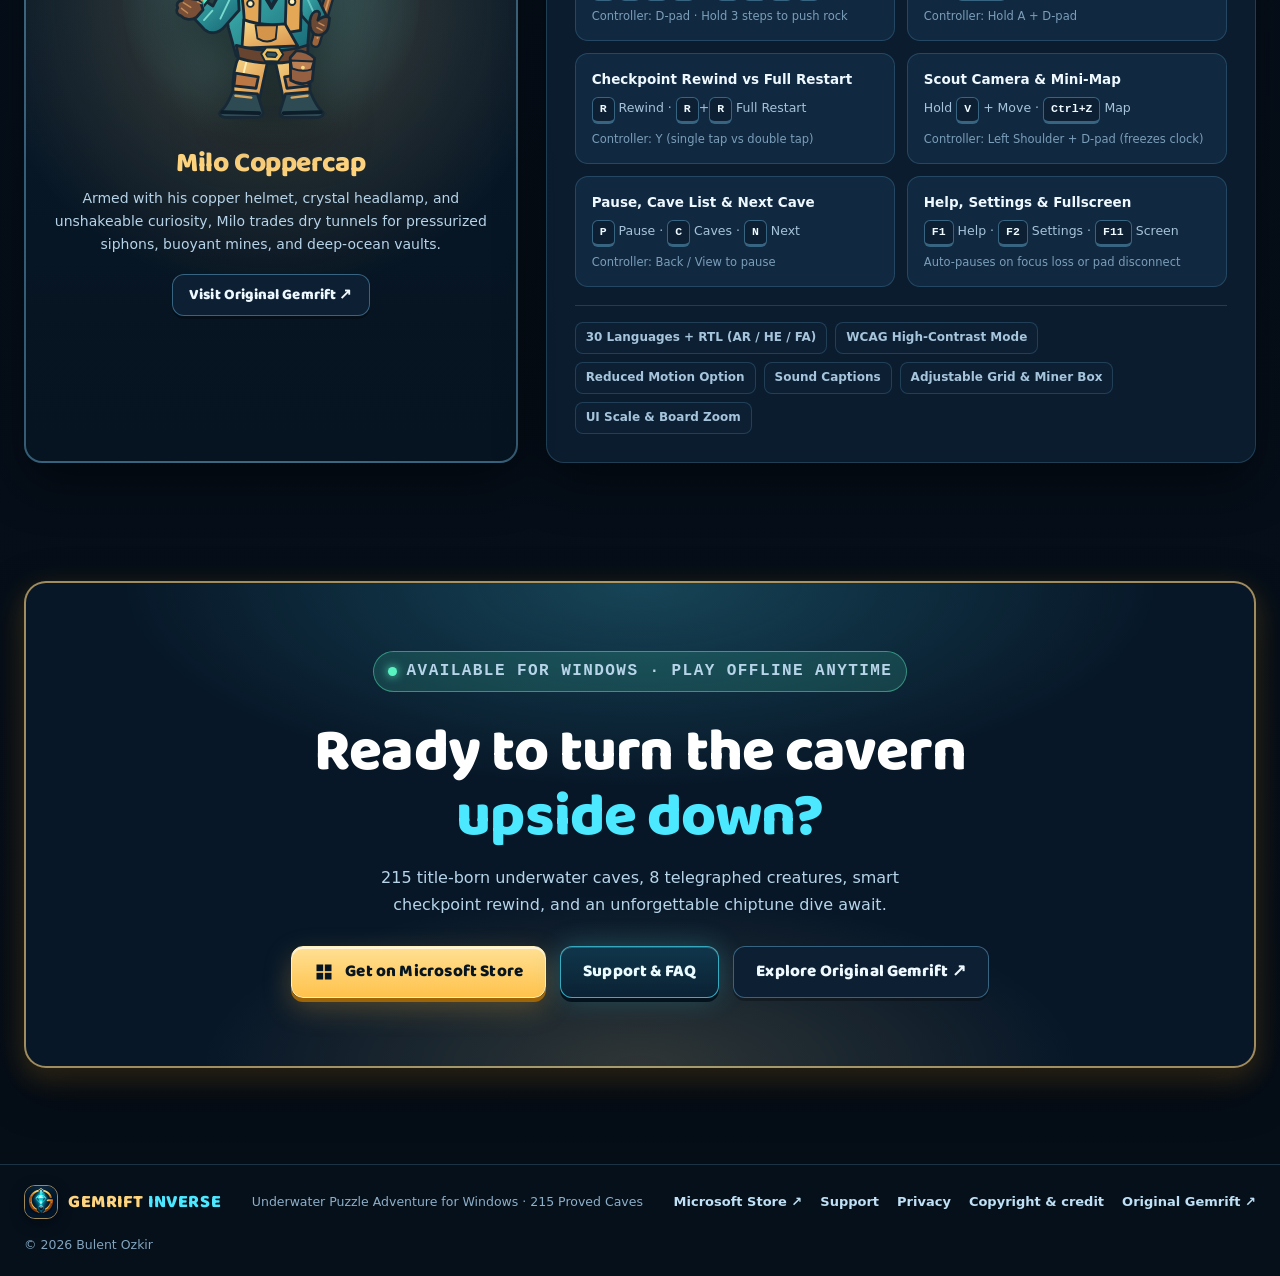
==== commit 306d5e6d: "cv" ====
--- a/index.html
+++ b/index.html
@@ -3,19 +3,46 @@
   <head>
     <meta charset="UTF-8">
     <meta name="viewport" content="width=device-width, initial-scale=1">
-    <meta name="description" content="Gemrift inverse — Underwater Puzzle Adventure for Windows. Guide Milo Coppercap through 215 underwater caves where heavy rocks sink, crystals and mines rise, and 8 coastal &amp; deep creatures guard the rift.">
+    <meta name="description" content="Explore Gemrift inverse, an underwater puzzle adventure for Windows. Guide Milo Coppercap through 215 caves, rising gems, sinking rocks and 8 sea creatures.">
+    <meta name="theme-color" content="#07131f">
+    <meta property="og:site_name" content="Gemrift inverse">
     <meta property="og:type" content="website">
+    <meta property="og:locale" content="en_US">
     <meta property="og:title" content="Gemrift inverse — Underwater Puzzle Adventure">
     <meta property="og:description" content="Rocks fall. Gems rise. Explore 215 proved underwater caves, outsmart 8 sea &amp; ice creatures, and master 5 difficulty tiers.">
     <meta property="og:url" content="https://bulentozkir.github.io/gemrift-inverse-site/">
     <meta property="og:image" content="https://bulentozkir.github.io/gemrift-inverse-site/static/images/gemrift-inverse-hero.png">
+    <meta property="og:image:type" content="image/png">
+    <meta property="og:image:width" content="1920">
+    <meta property="og:image:height" content="1080">
     <meta property="og:image:alt" content="Gemrift inverse official key art featuring Milo Coppercap swimming toward rising cyan diamonds above heavy boulders.">
     <meta name="twitter:card" content="summary_large_image">
+    <meta name="twitter:title" content="Gemrift inverse — Underwater Puzzle Adventure">
+    <meta name="twitter:description" content="Rocks fall. Gems rise. Explore 215 proved underwater caves, outsmart 8 sea &amp; ice creatures, and master 5 difficulty tiers.">
+    <meta name="twitter:image" content="https://bulentozkir.github.io/gemrift-inverse-site/static/images/gemrift-inverse-hero.png">
+    <meta name="twitter:image:alt" content="Gemrift inverse official key art featuring Milo Coppercap swimming toward rising cyan diamonds above heavy boulders.">
     <link rel="canonical" href="https://bulentozkir.github.io/gemrift-inverse-site/">
     <link rel="icon" type="image/png" href="static/images/gemrift-inverse-icon.png">
     <link rel="preload" href="static/fonts/Baloo2.ttf" as="font" type="font/ttf" crossorigin>
     <link rel="stylesheet" href="static/css/site.css">
     <title>Gemrift inverse — Underwater Puzzle Adventure</title>
+    <script type="application/ld+json">
+      {
+        "@context": "https://schema.org",
+        "@type": "VideoGame",
+        "name": "Gemrift inverse",
+        "description": "Explore Gemrift inverse, an underwater puzzle adventure for Windows. Guide Milo Coppercap through 215 caves, rising gems, sinking rocks and 8 sea creatures.",
+        "url": "https://bulentozkir.github.io/gemrift-inverse-site/",
+        "image": "https://bulentozkir.github.io/gemrift-inverse-site/static/images/gemrift-inverse-hero.png",
+        "genre": ["Puzzle", "Adventure"],
+        "gamePlatform": "Windows",
+        "applicationCategory": "GameApplication",
+        "author": {
+          "@type": "Person",
+          "name": "Bulent Ozkir"
+        }
+      }
+    </script>
     <script>
       (() => {
         const params = new URLSearchParams(window.location.search);
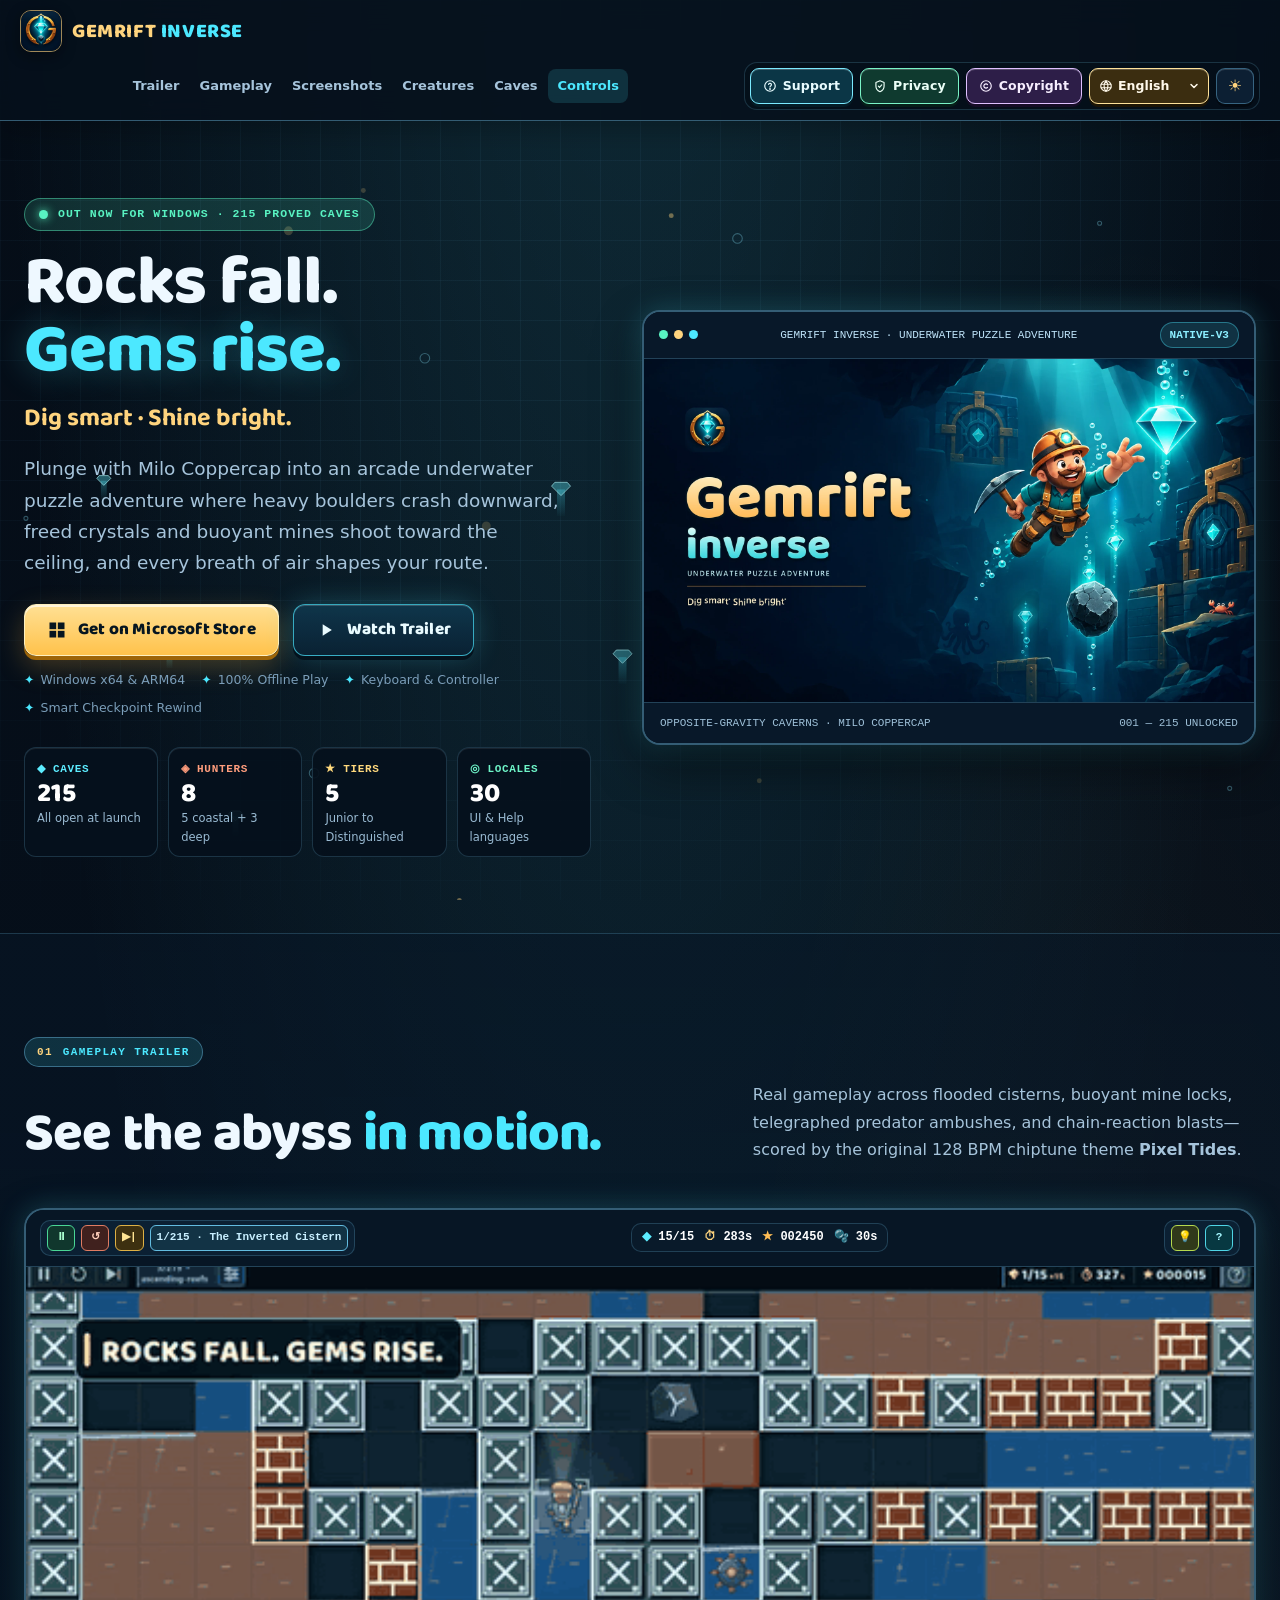
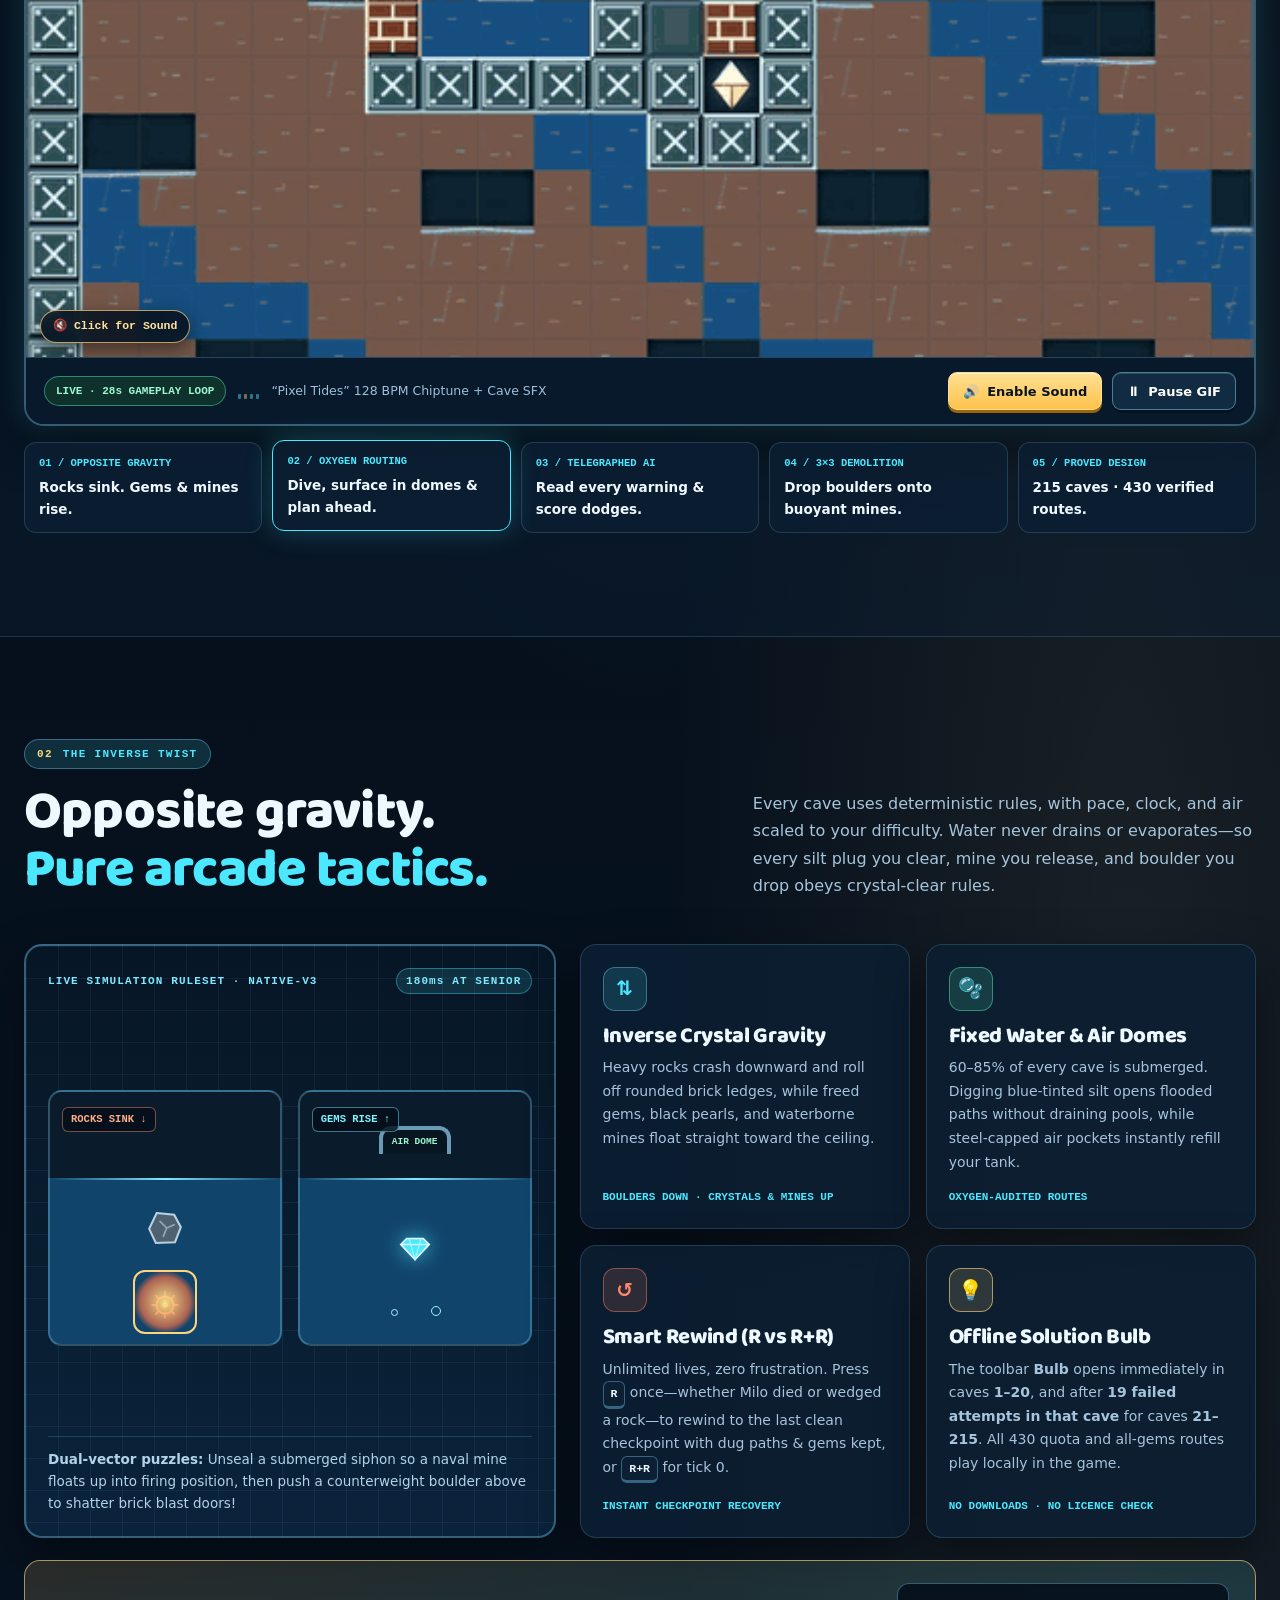
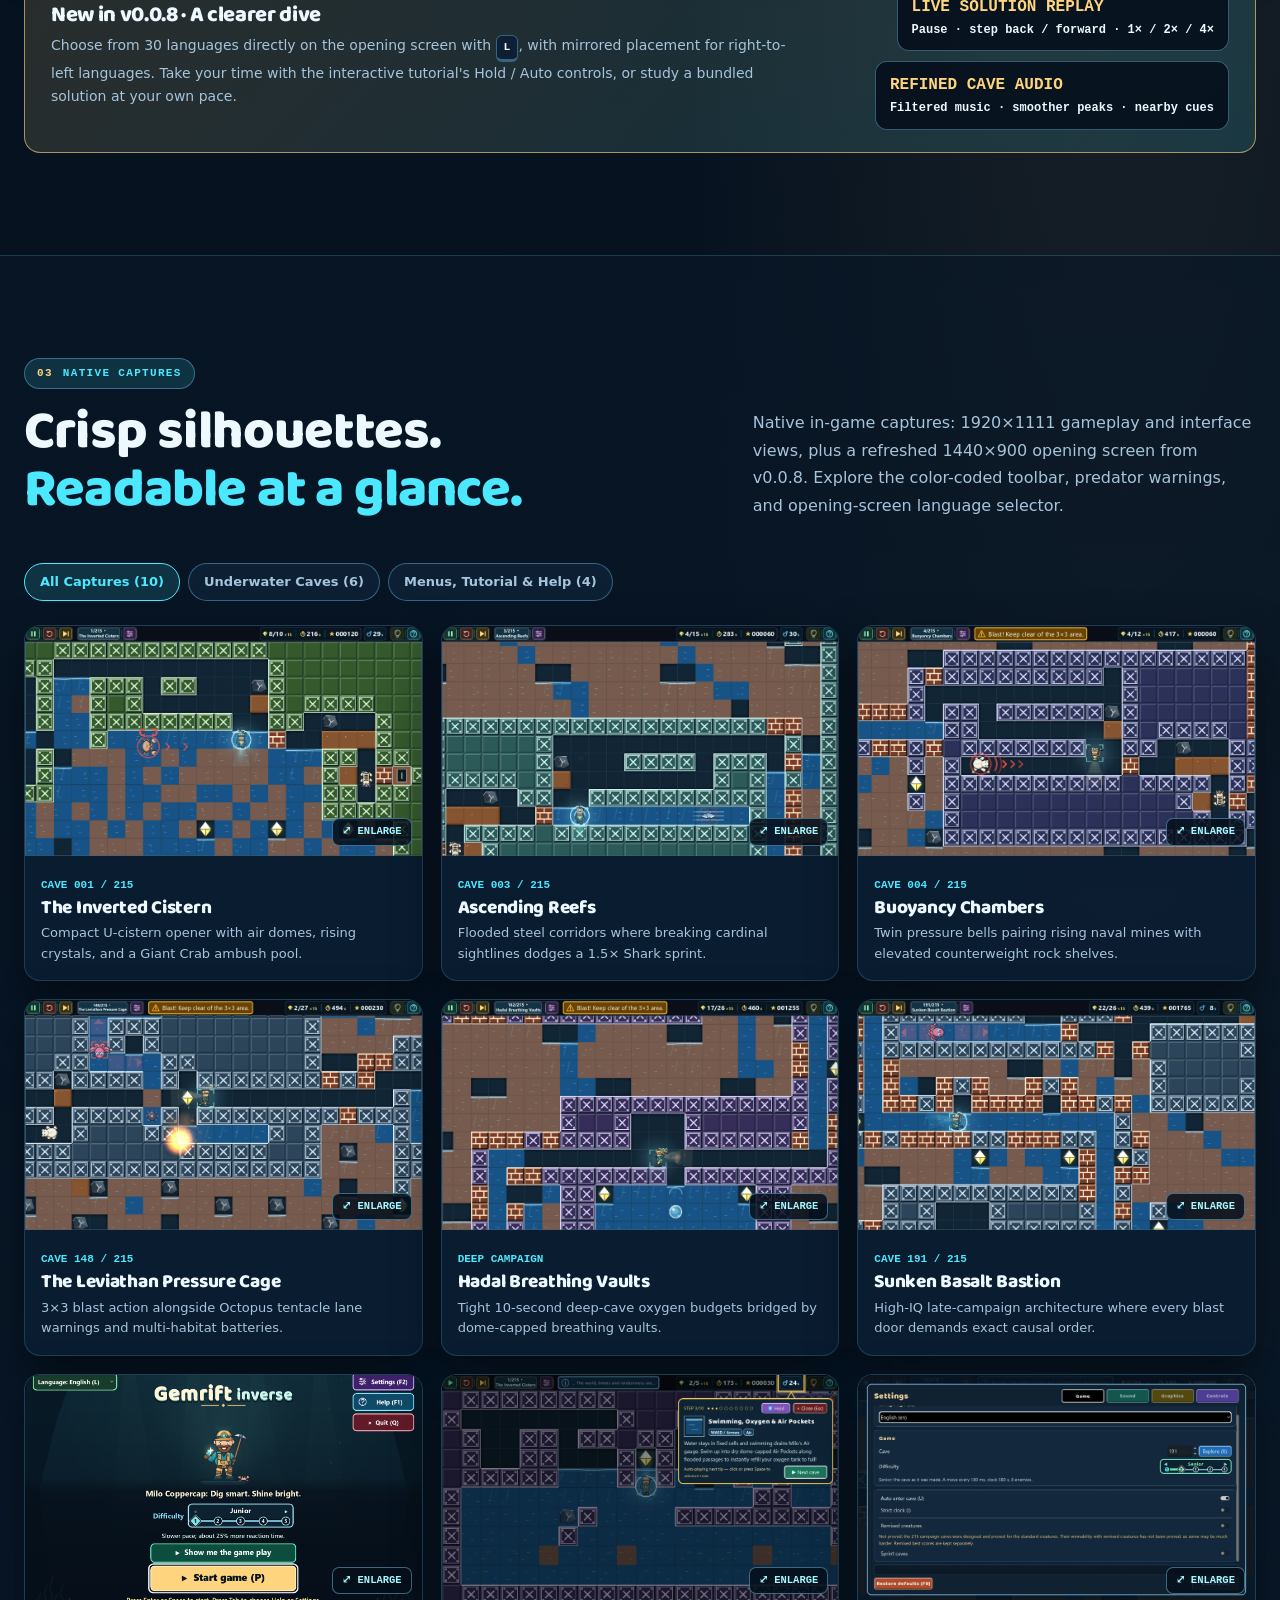
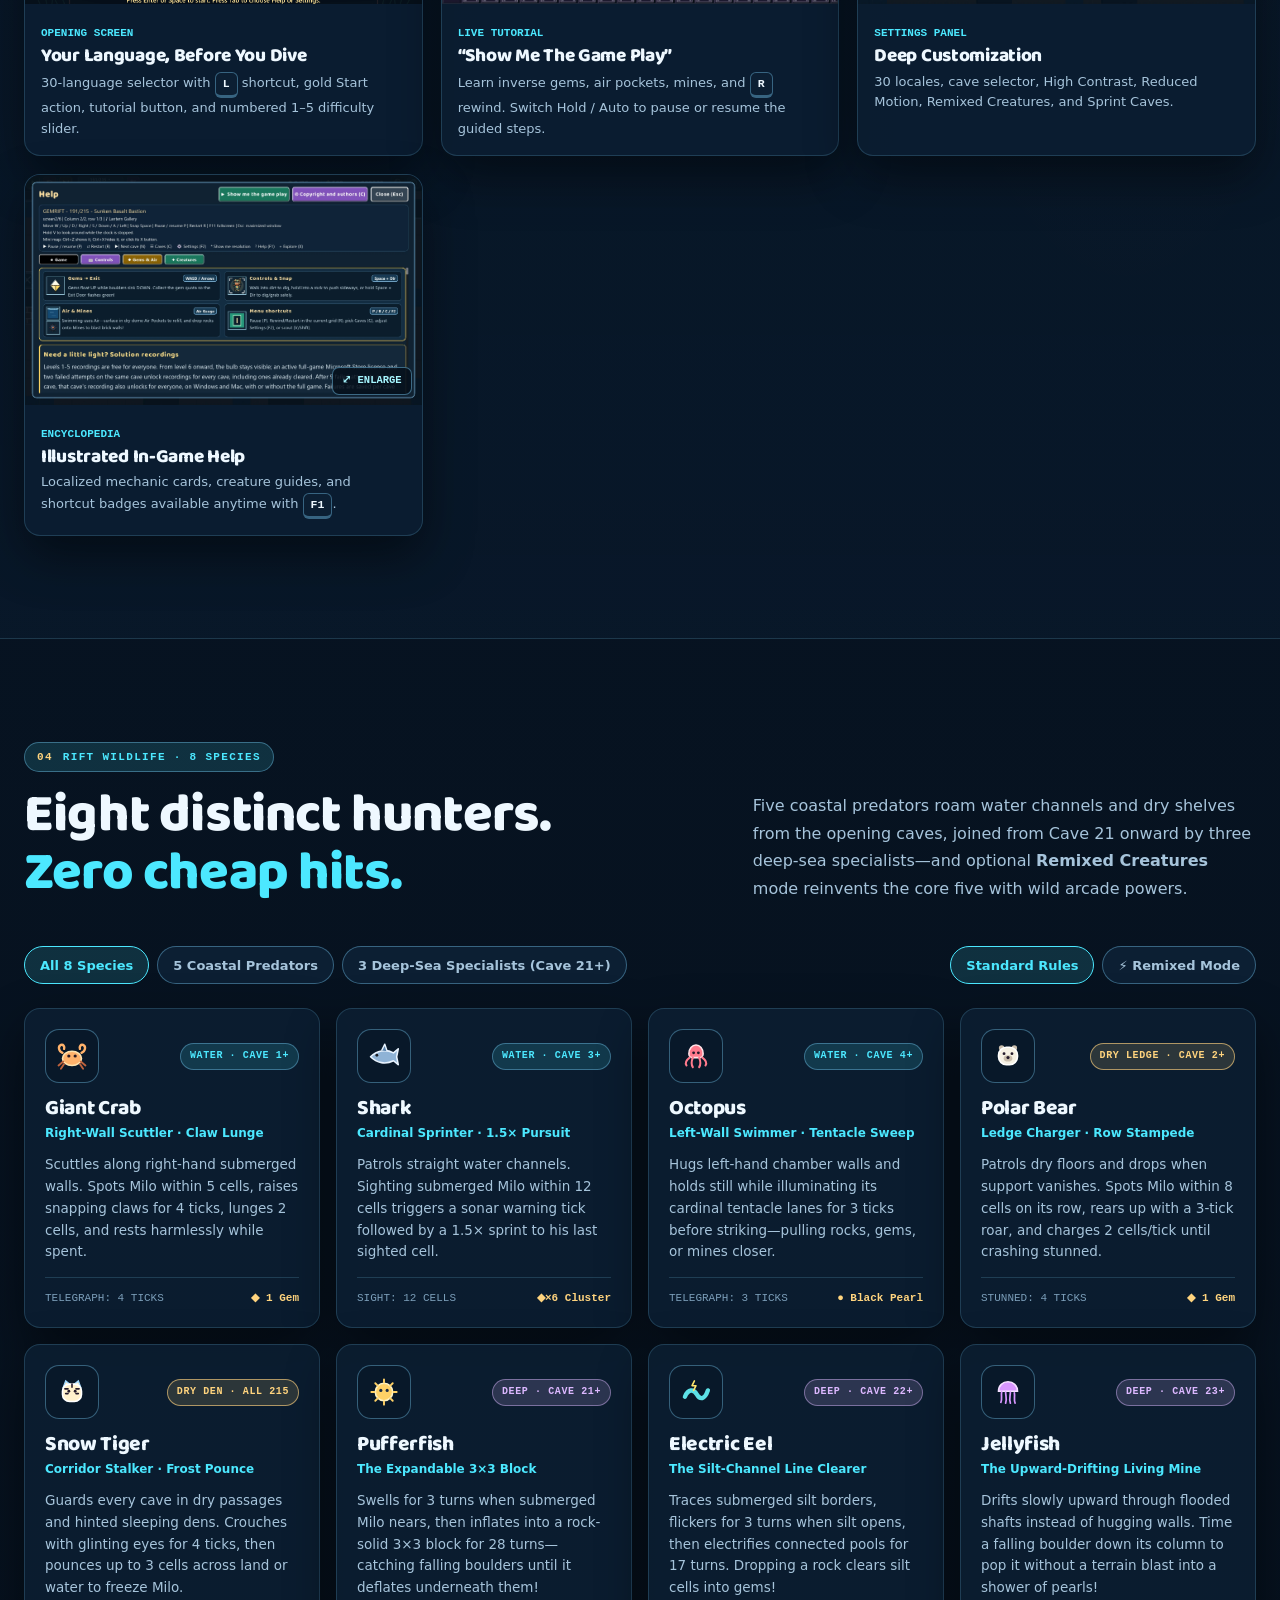
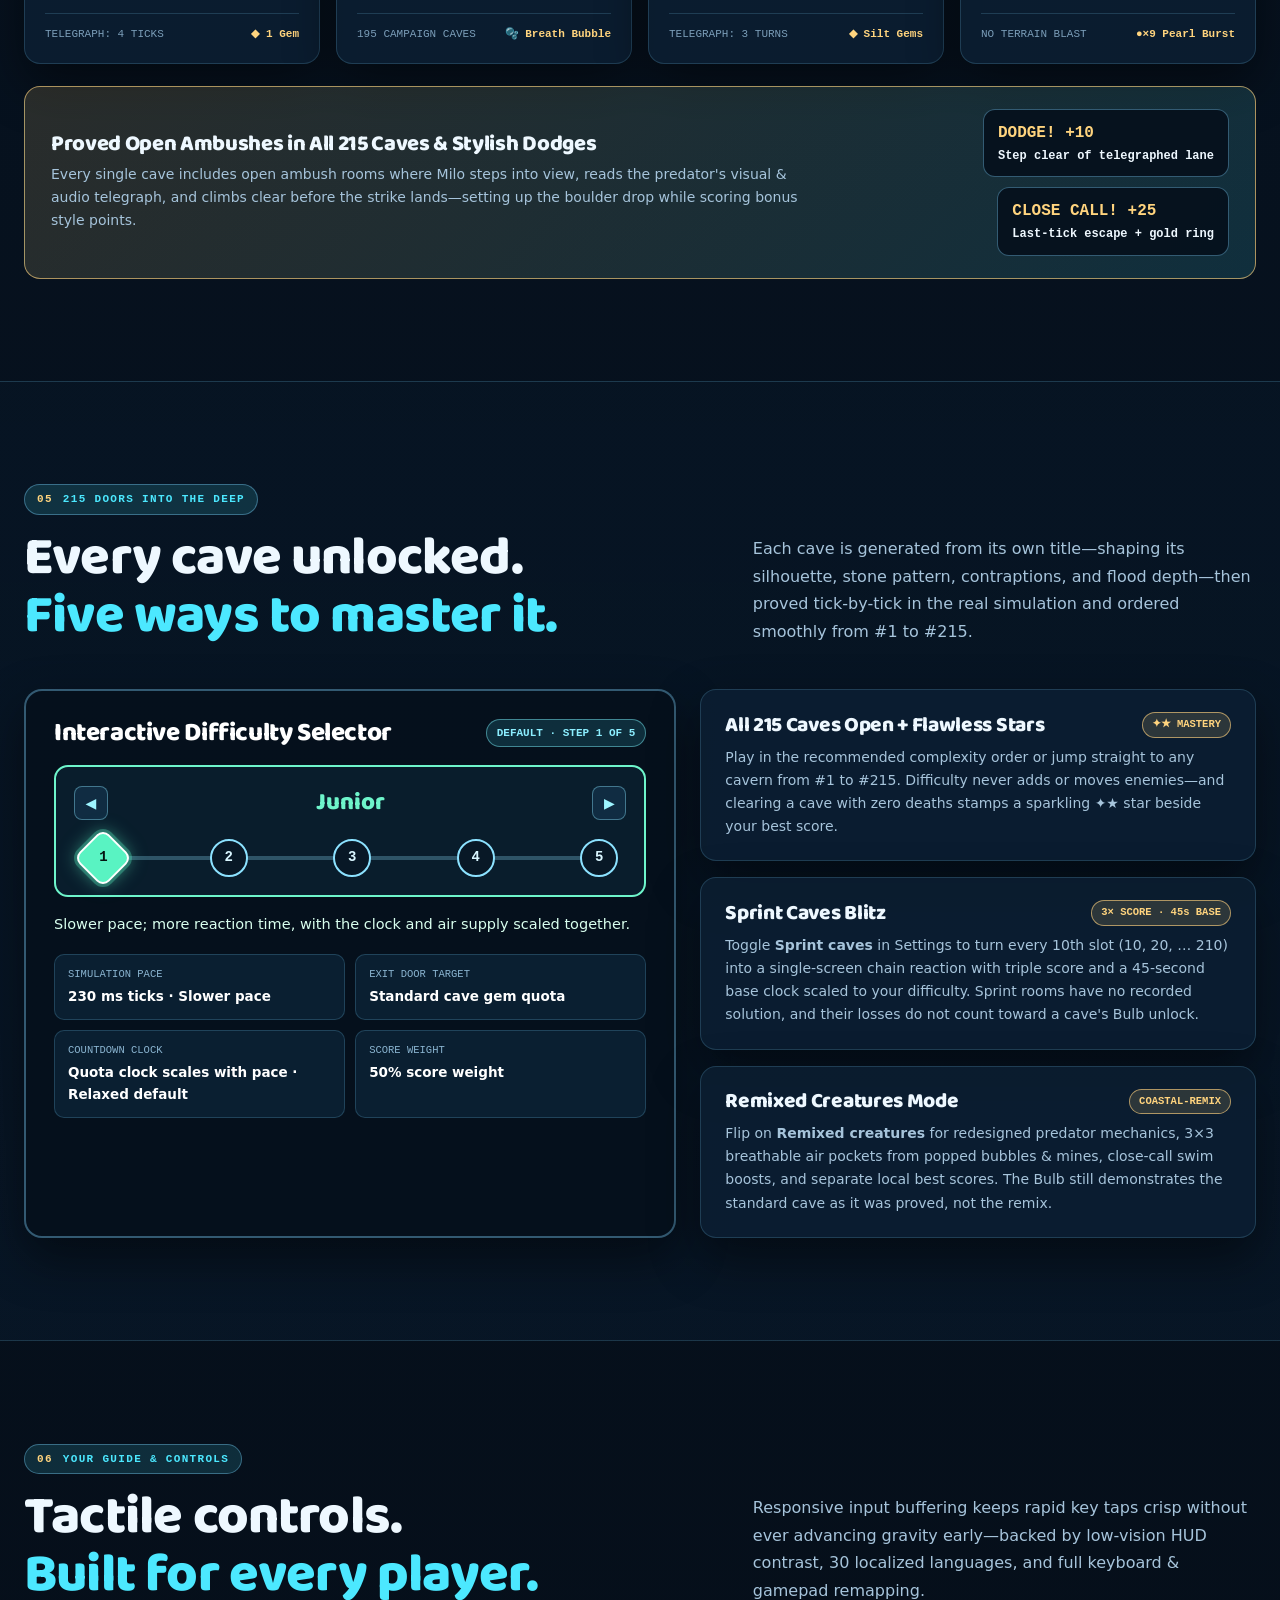
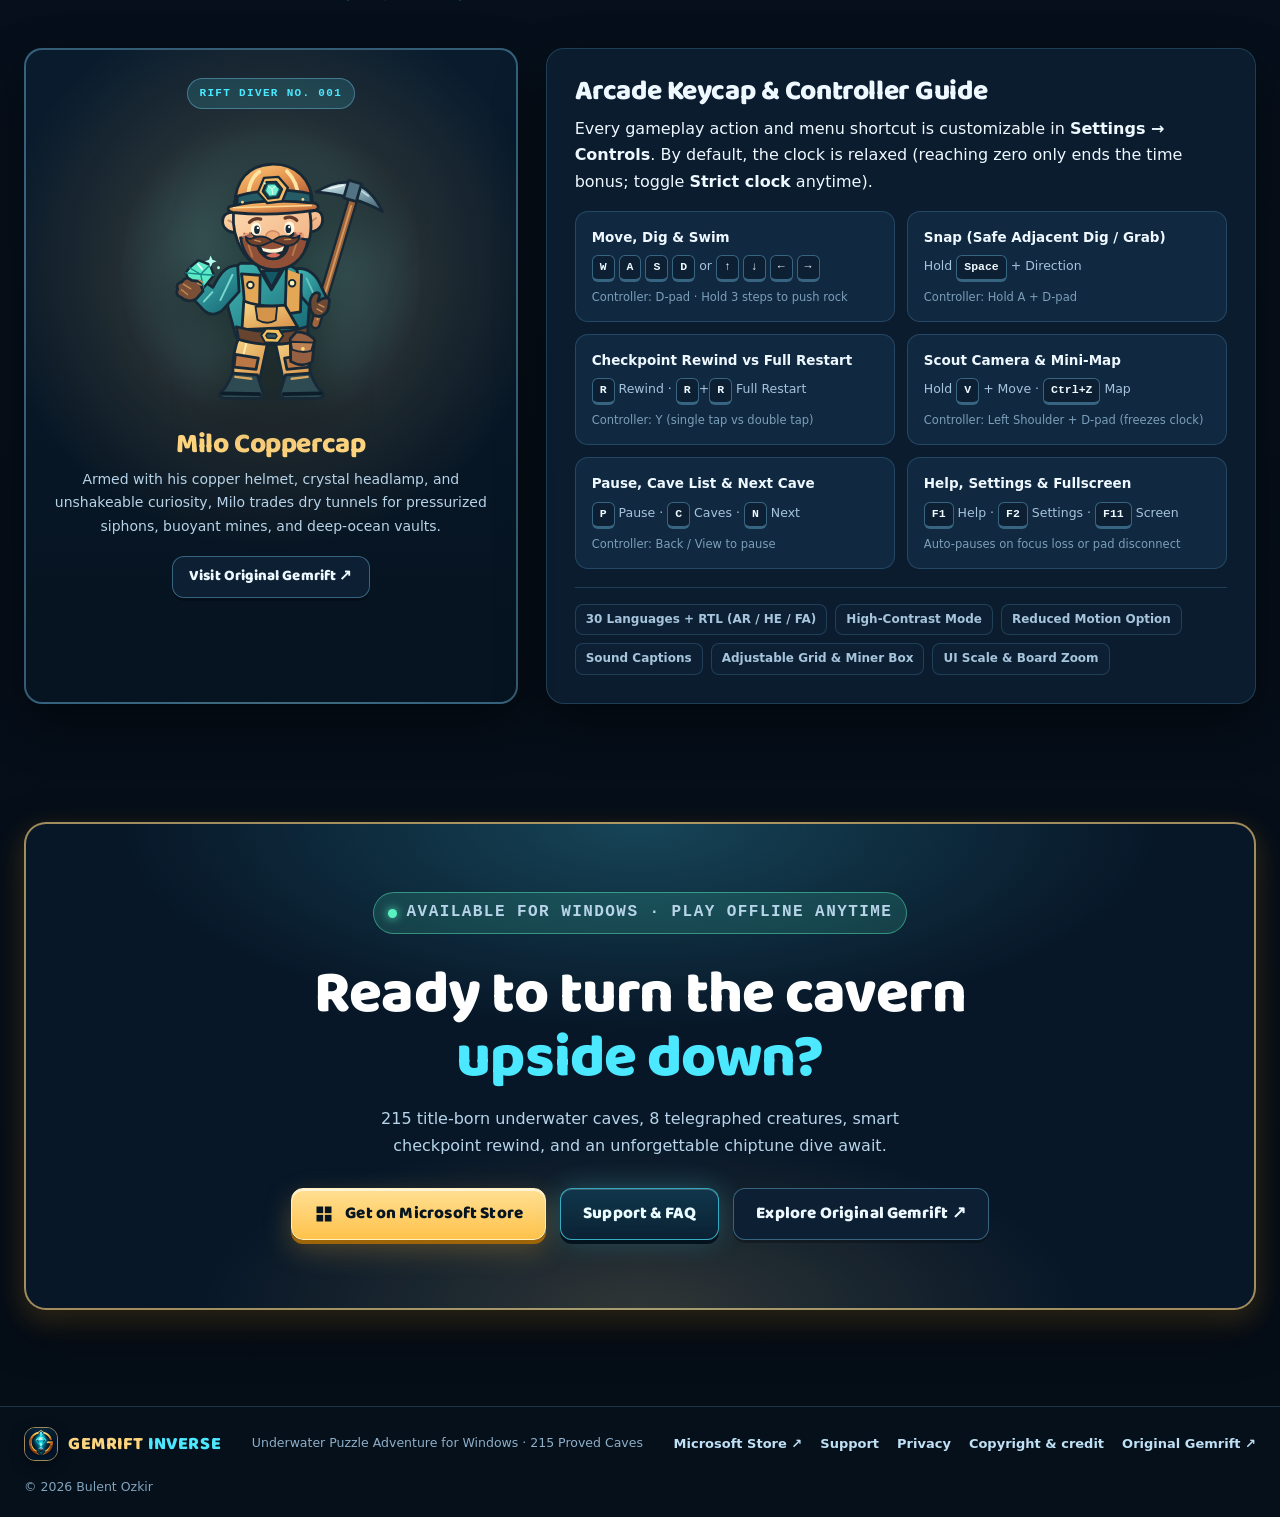
==== commit 657a325f: "ll" ====
--- a/index.html
+++ b/index.html
@@ -270,14 +270,14 @@
           <div class="section-kicker"><span class="kicker-num">02</span><span>THE INVERSE TWIST</span></div>
           <div class="section-header reveal">
             <h2 id="gameplay-title" data-i18n="secGameplayTitle" data-i18n-html>Opposite gravity.<br><em>Pure arcade tactics.</em></h2>
-            <p data-i18n="secGameplayDesc">Every cave runs on an exact 180 ms deterministic simulation. Water never drains or evaporates—so every silt plug you clear, mine you release, and boulder you drop obeys crystal-clear rules.</p>
+            <p data-i18n="secGameplayDesc">Every cave uses deterministic rules, with pace, clock, and air scaled to your difficulty. Water never drains or evaporates—so every silt plug you clear, mine you release, and boulder you drop obeys crystal-clear rules.</p>
           </div>
 
           <div class="mechanics-layout">
             <aside class="physics-stage reveal" aria-label="Animated diagram comparing downward boulder gravity and upward crystal buoyancy">
               <div class="physics-stage-head">
                 <span>LIVE SIMULATION RULESET · NATIVE-V3</span>
-                <span class="monitor-chip">180ms TICKS</span>
+                <span class="monitor-chip">180ms AT SENIOR</span>
               </div>
 
               <div class="physics-shafts" aria-hidden="true">
@@ -339,10 +339,21 @@
 
               <article class="mechanic-card reveal" data-accent="gold">
                 <span class="mechanic-icon" aria-hidden="true">💡</span>
-                <h3>Live Solution Bulb &amp; Demo</h3>
-                <p>Jump into <strong>Show me the game play</strong> for an interactive tutorial cave, or unlock the toolbar <strong>Bulb</strong> after 9 tries on any cave for step-scrubbable live solution playback.</p>
-                <span class="mechanic-tag">430 BUNDLED JSON PROOFS</span>
+                <h3>Offline Solution Bulb</h3>
+                <p>The toolbar <strong>Bulb</strong> opens immediately in caves <strong>1–20</strong>, and after <strong>19 failed attempts in that cave</strong> for caves <strong>21–215</strong>. All 430 quota and all-gems routes play locally in the game.</p>
+                <span class="mechanic-tag">NO DOWNLOADS · NO LICENCE CHECK</span>
               </article>
+            </div>
+          </div>
+
+          <div class="dodge-callout reveal" id="updates" aria-labelledby="updates-title">
+            <div>
+              <h3 id="updates-title">New in v0.0.8 · A clearer dive</h3>
+              <p>Choose from 30 languages directly on the opening screen with <kbd>L</kbd>, with mirrored placement for right-to-left languages. Take your time with the interactive tutorial's Hold / Auto controls, or study a bundled solution at your own pace.</p>
+            </div>
+            <div class="dodge-badges">
+              <div class="dodge-badge"><b>LIVE SOLUTION REPLAY</b>Pause · step back / forward · 1× / 2× / 4×</div>
+              <div class="dodge-badge"><b>REFINED CAVE AUDIO</b>Filtered music · smoother peaks · nearby cues</div>
             </div>
           </div>
         </div>
@@ -354,7 +365,7 @@
           <div class="section-kicker"><span class="kicker-num">03</span><span>NATIVE CAPTURES</span></div>
           <div class="section-header reveal">
             <h2 id="screenshots-title" data-i18n="secShotsTitle" data-i18n-html>Crisp silhouettes.<br><em>Readable at a glance.</em></h2>
-            <p>Captured directly at 1920×1111 desktop resolution with the high-contrast color-coded capsule toolbar, predator telegraph brackets, and procedural cave palettes.</p>
+            <p>Native in-game captures: 1920×1111 gameplay and interface views, plus a refreshed 1440×900 opening screen from v0.0.8. Explore the color-coded toolbar, predator warnings, and opening-screen language selector.</p>
           </div>
 
           <div class="filter-bar reveal">
@@ -414,7 +425,7 @@
               </figcaption>
             </figure>
 
-            <figure class="shot-card reveal" data-shot-cat="gameplay" data-title="Cave 165/215 — Hadal Breathing Vaults" data-desc="Deep-cavern oxygen routing across dome-capped air pockets, siphon relays, and multi-pin boulder locks.">
+            <figure class="shot-card reveal" data-shot-cat="gameplay" data-title="Cave 162/215 — Hadal Breathing Vaults" data-desc="Deep-cavern oxygen routing across dome-capped air pockets, siphon relays, and multi-pin boulder locks.">
               <button class="shot-trigger" type="button" aria-label="Enlarge screenshot: Hadal Breathing Vaults">
                 <img src="static/images/screenshots/05-gameplay-hadal-breathing-vaults.webp" alt="Gameplay in Hadal Breathing Vaults with deep flooded vaults, air pockets, and multi-stage boulder contraptions." width="1920" height="1111" loading="lazy">
                 <span class="shot-zoom-badge">⤢ ENLARGE</span>
@@ -438,15 +449,15 @@
               </figcaption>
             </figure>
 
-            <figure class="shot-card reveal" data-shot-cat="interface" data-title="Opening Screen — Start, Tutorial &amp; Low-Vision Difficulty Slider" data-desc="Milo Coppercap's animated headlamp portrait, Start Game, Show me the game play, and the numbered 1–5 diamond difficulty selector.">
+            <figure class="shot-card reveal" data-shot-cat="interface" data-title="Opening Screen — 30 Languages &amp; Accessible Difficulty" data-desc="The v0.0.8 opening screen: choose a language with L, start on Junior by default, or launch Show me the game play. The language selector mirrors to the right in RTL languages.">
               <button class="shot-trigger" type="button" aria-label="Enlarge screenshot: Opening Screen">
-                <img src="static/images/screenshots/07-opening-page.webp" alt="Gemrift inverse opening screen with Milo Coppercap, gold Start game button, Show me the game play button, and 1-5 difficulty slider." width="1920" height="1111" loading="lazy">
+                <img src="static/images/screenshots/07-opening-page.webp" alt="Gemrift inverse v0.0.8 opening screen with a top-left Language selector and L shortcut, Milo Coppercap, tutorial and Start game buttons, and Junior selected on the numbered difficulty slider." width="1440" height="900" loading="lazy">
                 <span class="shot-zoom-badge">⤢ ENLARGE</span>
               </button>
               <figcaption class="shot-meta">
                 <span class="shot-rank">OPENING SCREEN</span>
-                <h3>Clean Arcade Launch</h3>
-                <p>Instant keyboard-first launch with gold Start action, tutorial button, and numbered 1–5 difficulty slider.</p>
+                <h3>Your Language, Before You Dive</h3>
+                <p>30-language selector with <kbd>L</kbd> shortcut, gold Start action, tutorial button, and numbered 1–5 difficulty slider.</p>
               </figcaption>
             </figure>
 
@@ -458,7 +469,7 @@
               <figcaption class="shot-meta">
                 <span class="shot-rank">LIVE TUTORIAL</span>
                 <h3>“Show Me The Game Play”</h3>
-                <p>Step-by-step choreographed cave teaching inverse gems, air pockets, mines, and <kbd>R</kbd> rewind.</p>
+                <p>Learn inverse gems, air pockets, mines, and <kbd>R</kbd> rewind. Switch Hold / Auto to pause or resume the guided steps.</p>
               </figcaption>
             </figure>
 
@@ -665,7 +676,7 @@
 
           <div class="dodge-callout reveal">
             <div>
-              <h3>1,096 Proved Open Ambush Encounters &amp; Stylish Dodges</h3>
+              <h3>Proved Open Ambushes in All 215 Caves &amp; Stylish Dodges</h3>
               <p>Every single cave includes open ambush rooms where Milo steps into view, reads the predator's visual &amp; audio telegraph, and climbs clear before the strike lands—setting up the boulder drop while scoring bonus style points.</p>
             </div>
             <div class="dodge-badges">
@@ -707,12 +718,12 @@
                 </div>
               </div>
 
-              <p class="diff-summary" id="diff-summary">Slower pace; about 25% more reaction time and generous oxygen reserves.</p>
+              <p class="diff-summary" id="diff-summary">Slower pace; more reaction time, with the clock and air supply scaled together.</p>
 
               <div class="diff-metrics">
                 <div class="diff-metric">
                   <span>Simulation Pace</span>
-                  <strong id="diff-pace">125% tick window (225 ms)</strong>
+                  <strong id="diff-pace">230 ms ticks · Slower pace</strong>
                 </div>
                 <div class="diff-metric">
                   <span>Exit Door Target</span>
@@ -720,7 +731,7 @@
                 </div>
                 <div class="diff-metric">
                   <span>Countdown Clock</span>
-                  <strong id="diff-clock">150% quota clock · Relaxed default</strong>
+                  <strong id="diff-clock">Quota clock scales with pace · Relaxed default</strong>
                 </div>
                 <div class="diff-metric">
                   <span>Score Weight</span>
@@ -741,9 +752,9 @@
               <article class="mode-card reveal">
                 <div class="mode-card-head">
                   <h3>Sprint Caves Blitz</h3>
-                  <span class="mode-pill">3× SCORE · 45s</span>
-                </div>
-                <p>Toggle <strong>Sprint caves</strong> in Settings to turn every 10th slot (10, 20, … 210) into a single-screen 45-second chain-reaction highway with Chaos Combos and triple score!</p>
+                  <span class="mode-pill">3× SCORE · 45s BASE</span>
+                </div>
+                <p>Toggle <strong>Sprint caves</strong> in Settings to turn every 10th slot (10, 20, … 210) into a single-screen chain reaction with triple score and a 45-second base clock scaled to your difficulty. Sprint rooms have no recorded solution, and their losses do not count toward a cave's Bulb unlock.</p>
               </article>
 
               <article class="mode-card reveal">
@@ -751,7 +762,7 @@
                   <h3>Remixed Creatures Mode</h3>
                   <span class="mode-pill">COASTAL-REMIX</span>
                 </div>
-                <p>Flip on <strong>Remixed creatures</strong> for redesigned predator boss mechanics, 3×3 breathable air pockets from popped bubbles &amp; mines, close-call swim boosts, and dedicated remix leaderboards.</p>
+                <p>Flip on <strong>Remixed creatures</strong> for redesigned predator mechanics, 3×3 breathable air pockets from popped bubbles &amp; mines, close-call swim boosts, and separate local best scores. The Bulb still demonstrates the standard cave as it was proved, not the remix.</p>
               </article>
             </div>
           </div>
@@ -815,7 +826,7 @@
 
               <div class="accessibility-strip" aria-label="Accessibility features">
                 <span class="access-chip">30 Languages + RTL (AR / HE / FA)</span>
-                <span class="access-chip">WCAG High-Contrast Mode</span>
+                <span class="access-chip">High-Contrast Mode</span>
                 <span class="access-chip">Reduced Motion Option</span>
                 <span class="access-chip">Sound Captions</span>
                 <span class="access-chip">Adjustable Grid &amp; Miner Box</span>
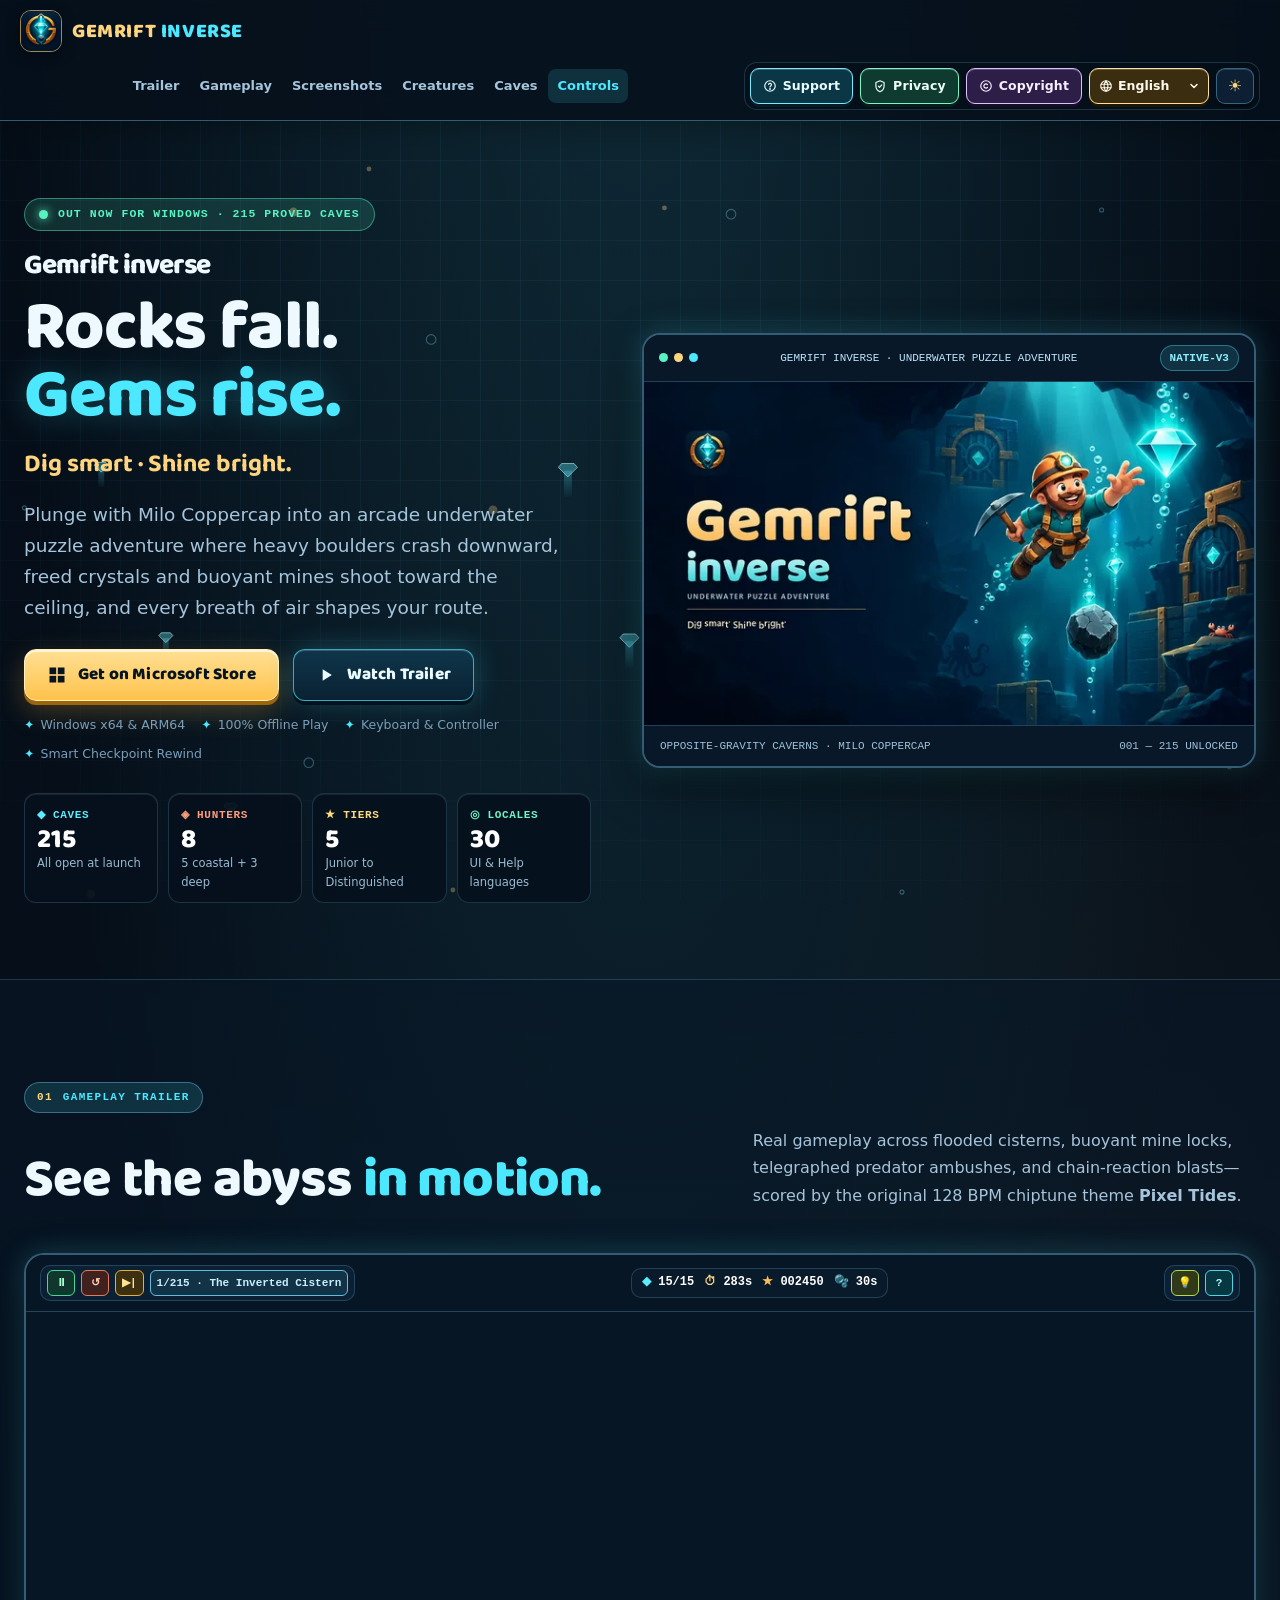
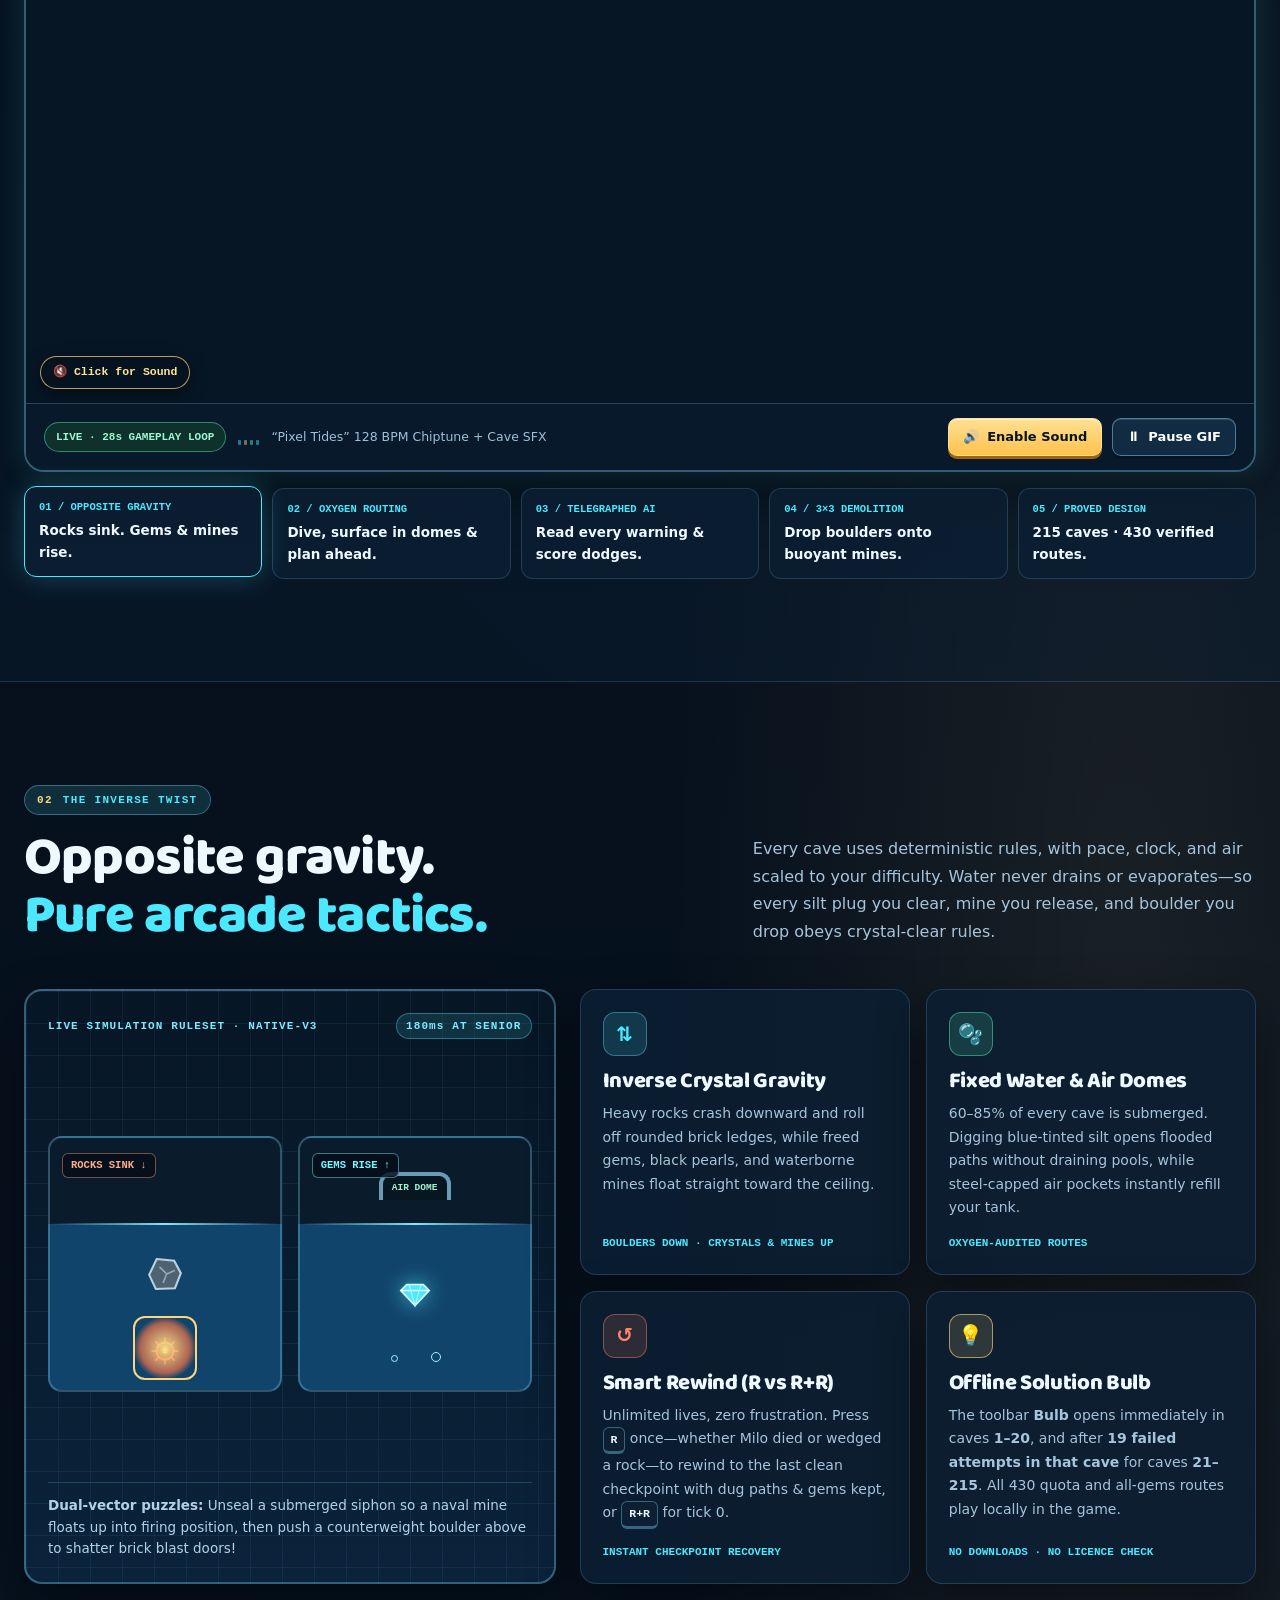
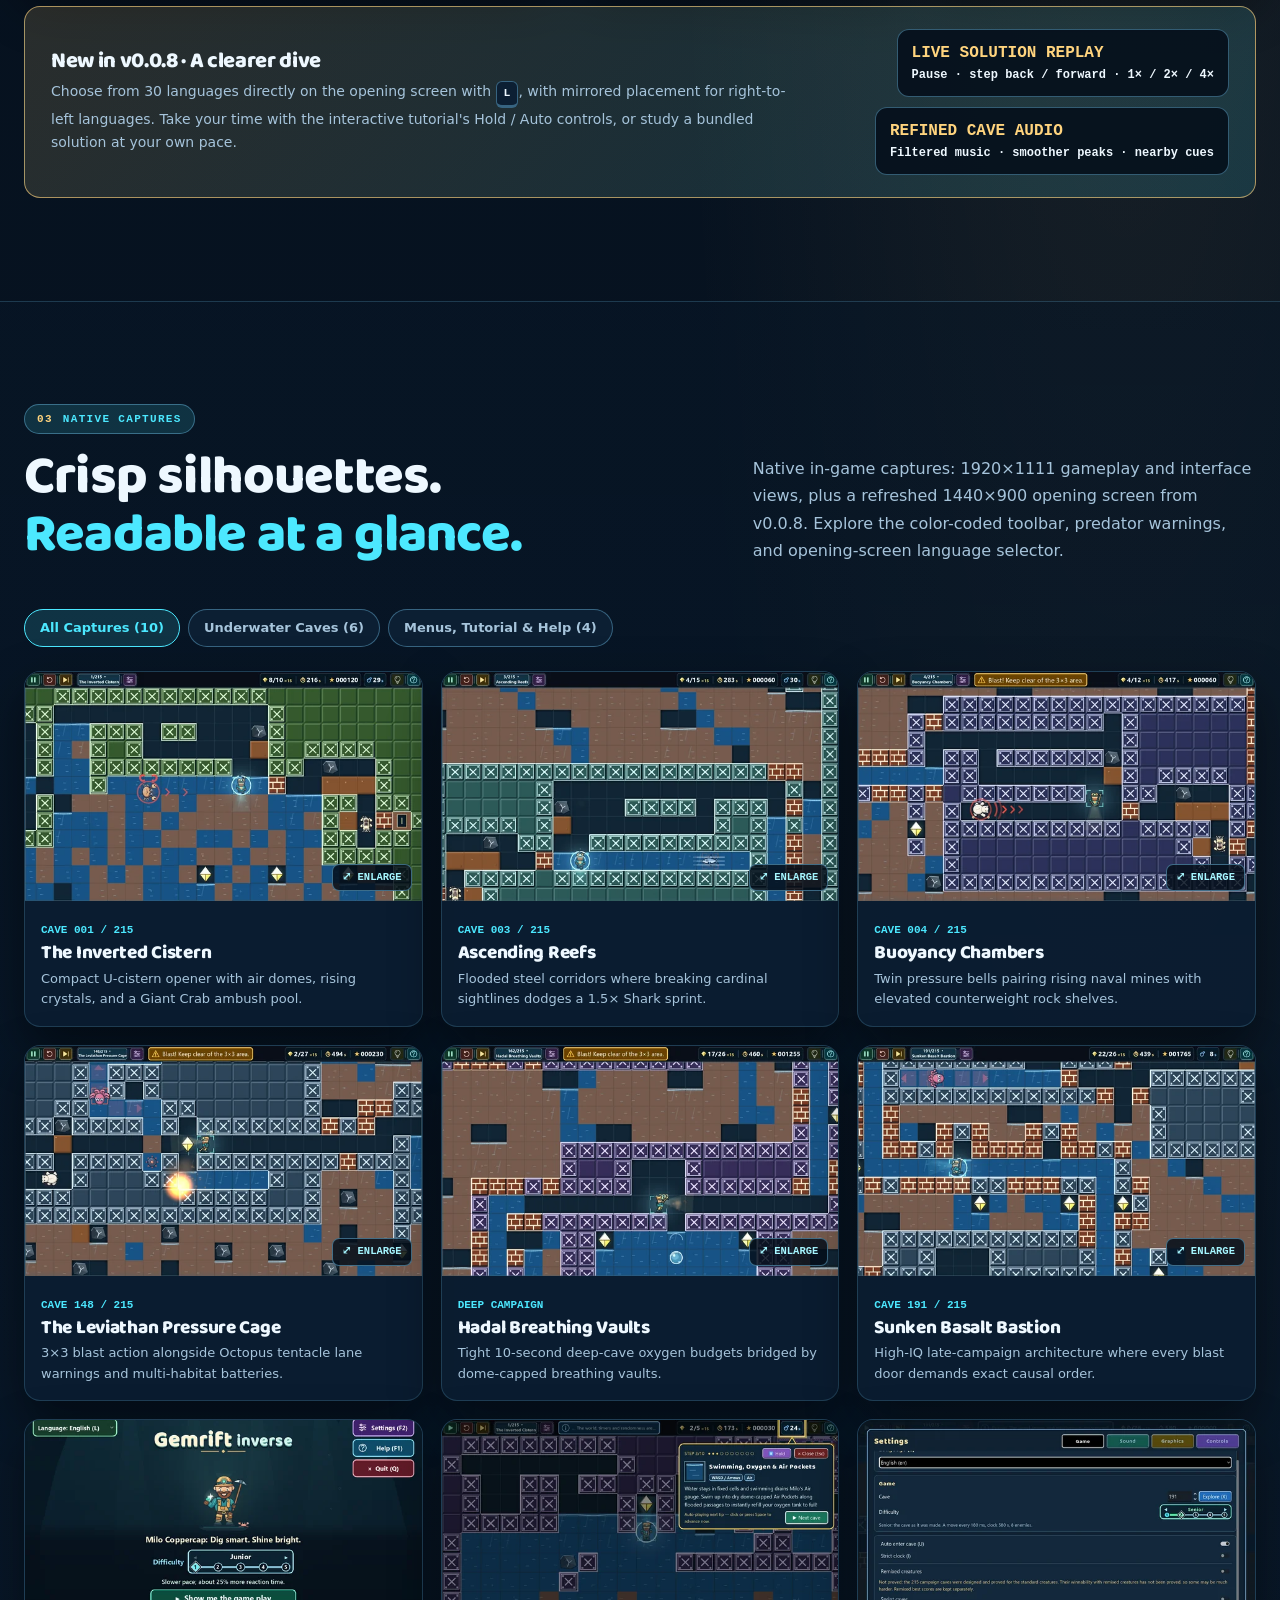
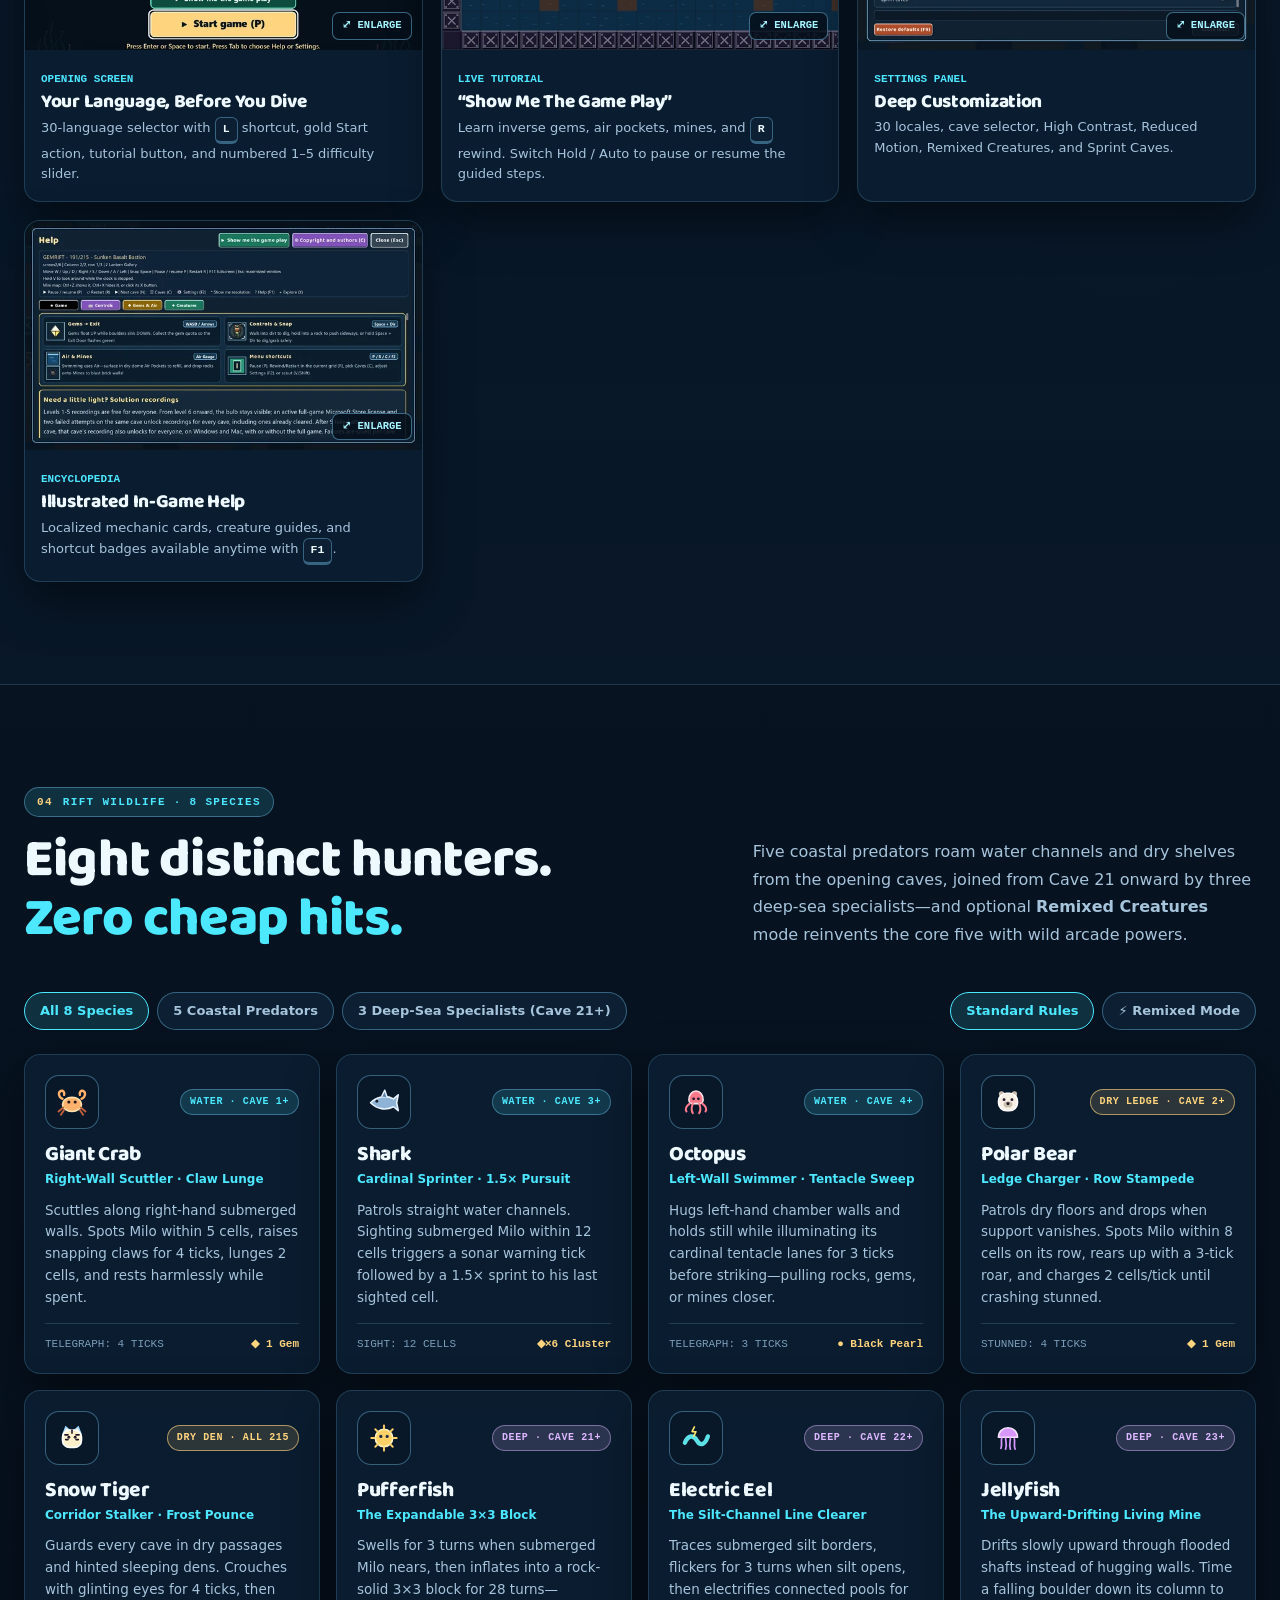
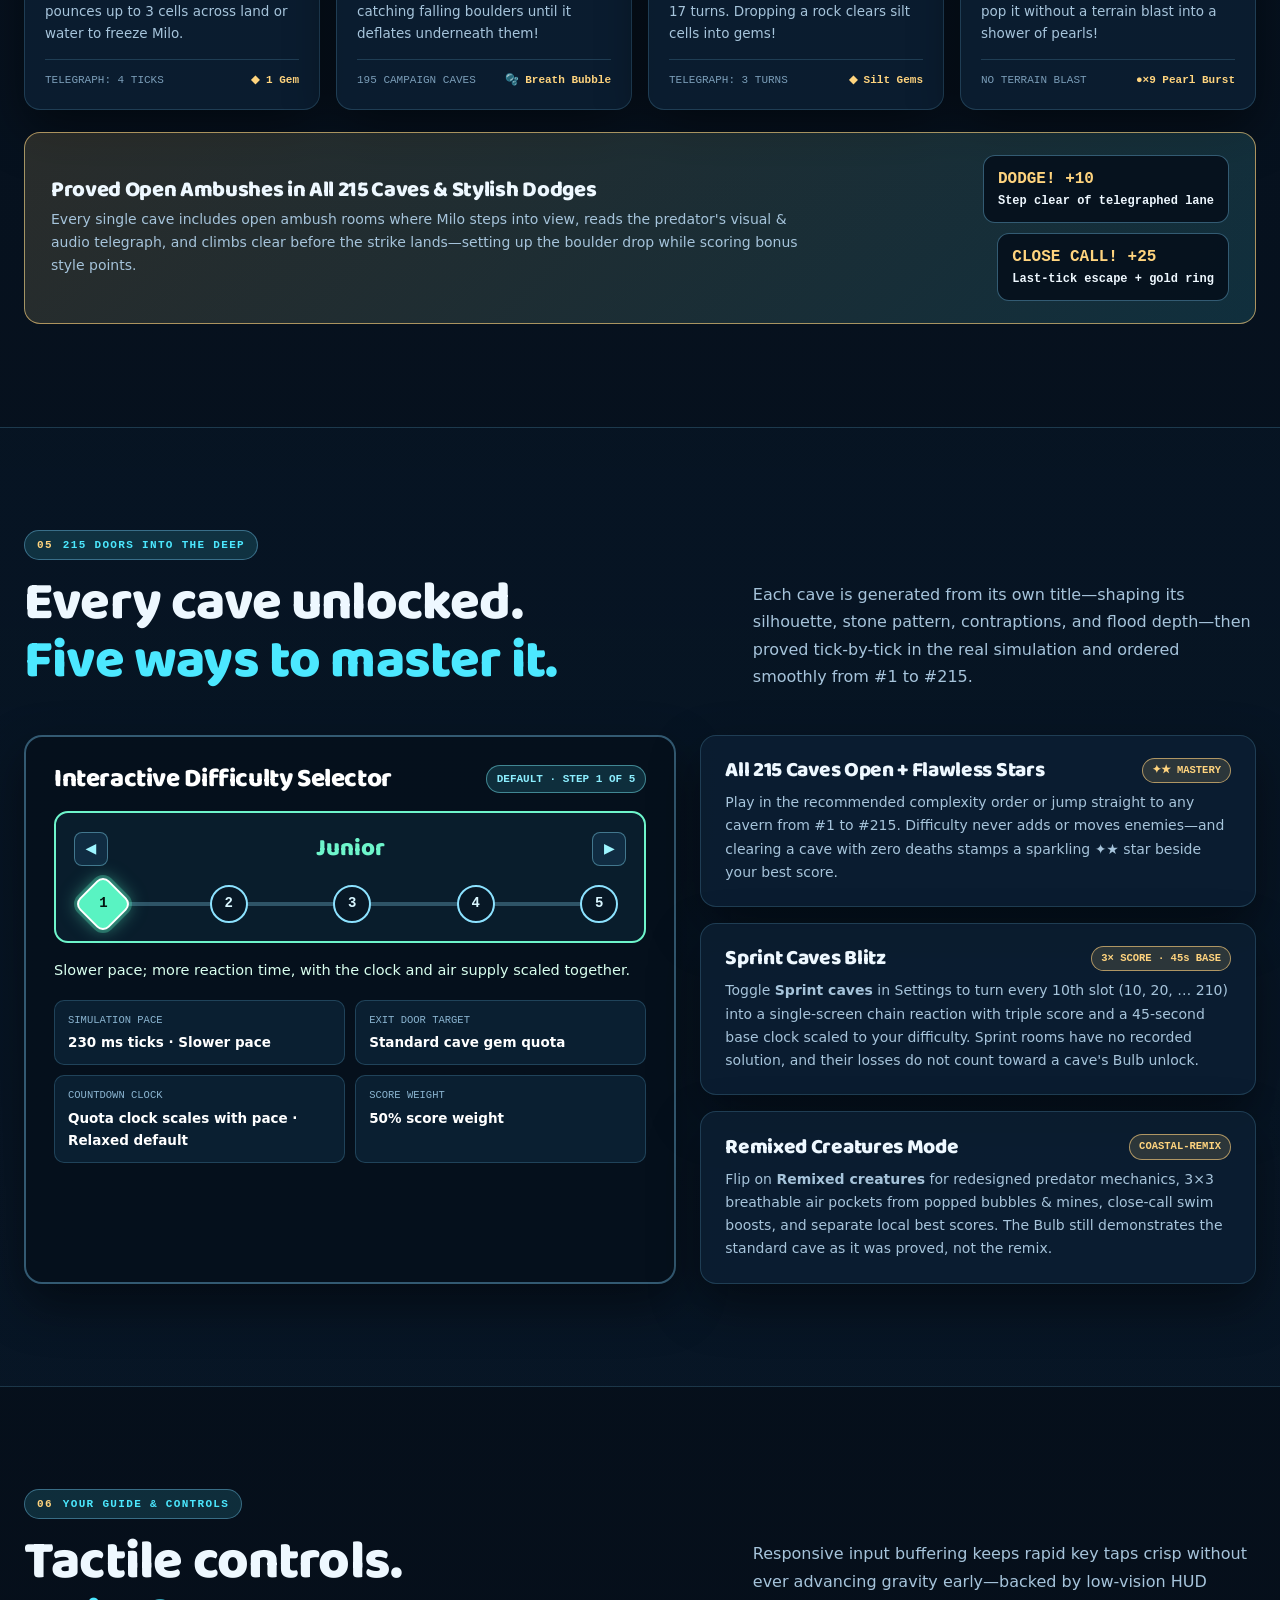
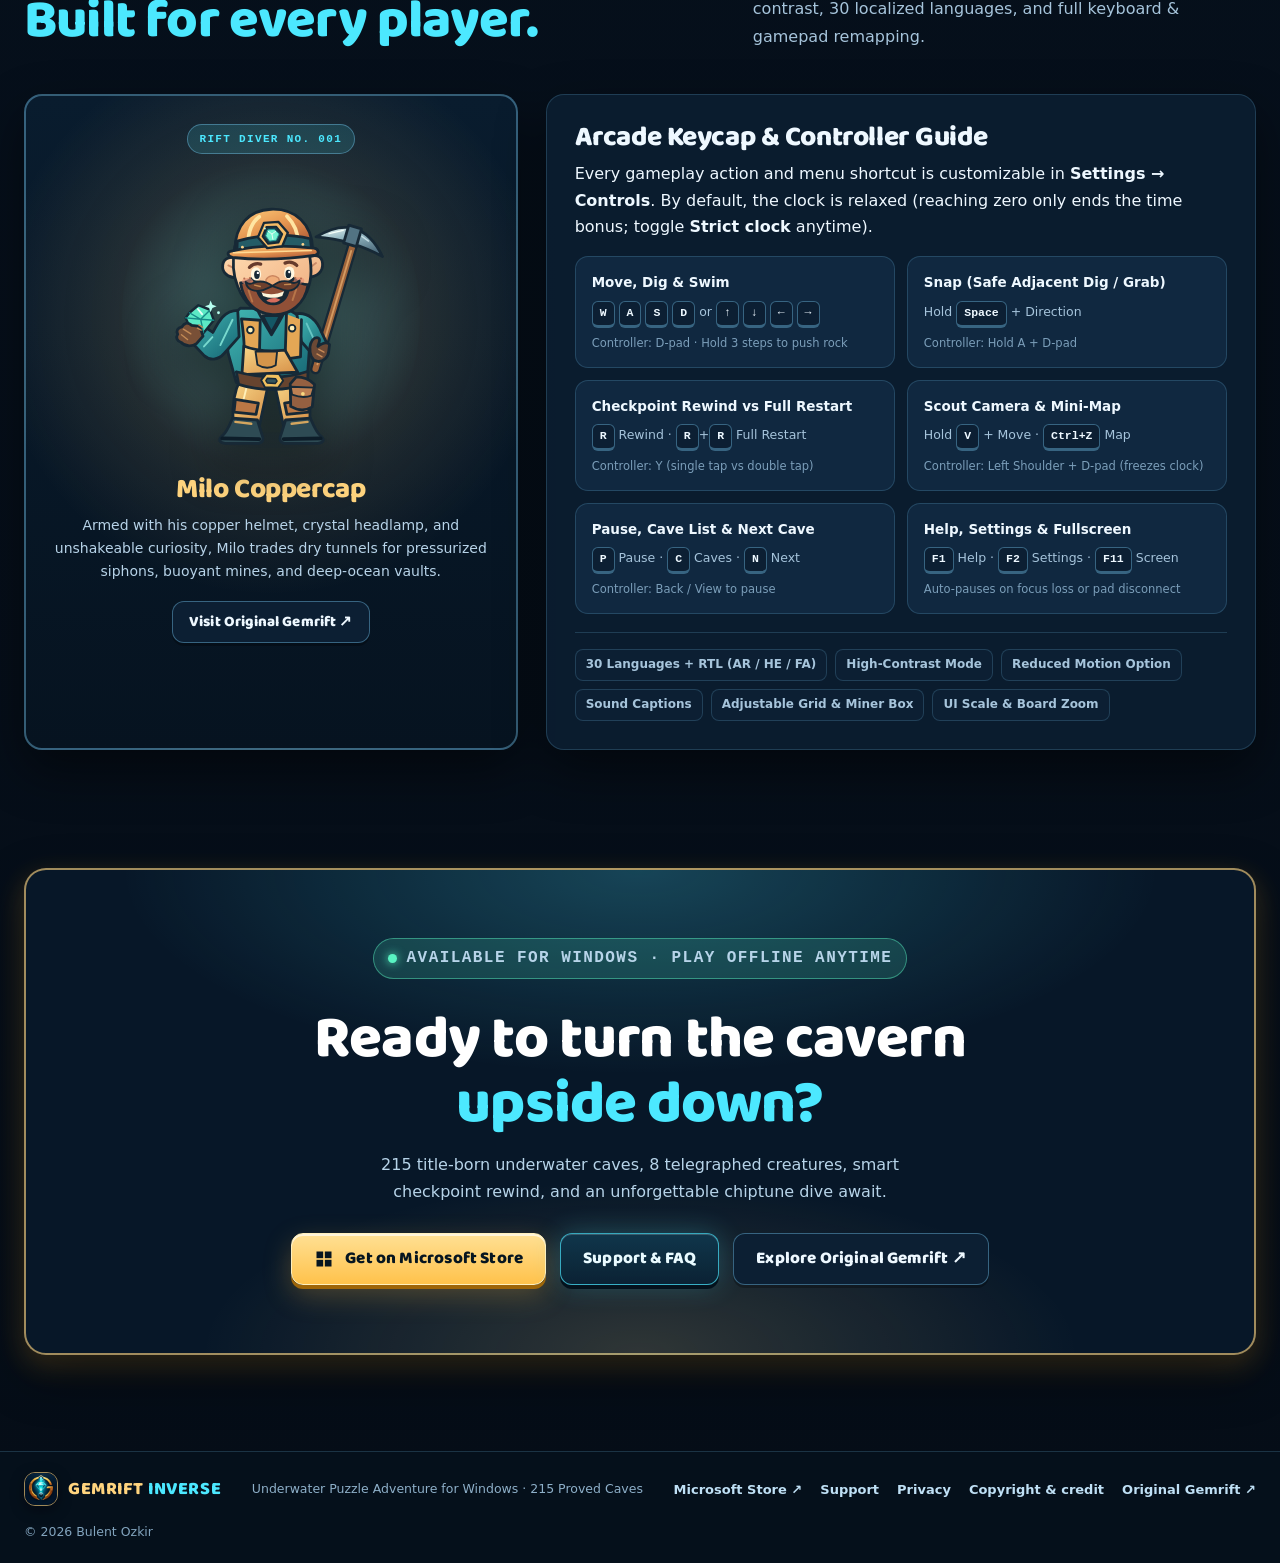
==== commit cba73a8b: "seo" ====
--- a/index.html
+++ b/index.html
@@ -3,44 +3,91 @@
   <head>
     <meta charset="UTF-8">
     <meta name="viewport" content="width=device-width, initial-scale=1">
-    <meta name="description" content="Explore Gemrift inverse, an underwater puzzle adventure for Windows. Guide Milo Coppercap through 215 caves, rising gems, sinking rocks and 8 sea creatures.">
+    <meta name="description" content="Play Gemrift inverse, an offline underwater puzzle game for Windows. Explore 215 caves, rising gems, sinking rocks and 8 creatures with Milo Coppercap.">
+    <meta name="robots" content="index, follow, max-image-preview:large">
     <meta name="theme-color" content="#07131f">
     <meta property="og:site_name" content="Gemrift inverse">
     <meta property="og:type" content="website">
     <meta property="og:locale" content="en_US">
-    <meta property="og:title" content="Gemrift inverse — Underwater Puzzle Adventure">
-    <meta property="og:description" content="Rocks fall. Gems rise. Explore 215 proved underwater caves, outsmart 8 sea &amp; ice creatures, and master 5 difficulty tiers.">
+    <meta property="og:title" content="Gemrift inverse — Underwater Puzzle Game for Windows">
+    <meta property="og:description" content="Play Gemrift inverse, an offline underwater puzzle game for Windows. Explore 215 caves, rising gems, sinking rocks and 8 creatures with Milo Coppercap.">
     <meta property="og:url" content="https://bulentozkir.github.io/gemrift-inverse-site/">
     <meta property="og:image" content="https://bulentozkir.github.io/gemrift-inverse-site/static/images/gemrift-inverse-hero.png">
     <meta property="og:image:type" content="image/png">
-    <meta property="og:image:width" content="1920">
-    <meta property="og:image:height" content="1080">
+    <meta property="og:image:width" content="1280">
+    <meta property="og:image:height" content="720">
     <meta property="og:image:alt" content="Gemrift inverse official key art featuring Milo Coppercap swimming toward rising cyan diamonds above heavy boulders.">
     <meta name="twitter:card" content="summary_large_image">
-    <meta name="twitter:title" content="Gemrift inverse — Underwater Puzzle Adventure">
-    <meta name="twitter:description" content="Rocks fall. Gems rise. Explore 215 proved underwater caves, outsmart 8 sea &amp; ice creatures, and master 5 difficulty tiers.">
+    <meta name="twitter:title" content="Gemrift inverse — Underwater Puzzle Game for Windows">
+    <meta name="twitter:description" content="Play Gemrift inverse, an offline underwater puzzle game for Windows. Explore 215 caves, rising gems, sinking rocks and 8 creatures with Milo Coppercap.">
     <meta name="twitter:image" content="https://bulentozkir.github.io/gemrift-inverse-site/static/images/gemrift-inverse-hero.png">
     <meta name="twitter:image:alt" content="Gemrift inverse official key art featuring Milo Coppercap swimming toward rising cyan diamonds above heavy boulders.">
     <link rel="canonical" href="https://bulentozkir.github.io/gemrift-inverse-site/">
-    <link rel="icon" type="image/png" href="static/images/gemrift-inverse-icon.png">
-    <link rel="preload" href="static/fonts/Baloo2.ttf" as="font" type="font/ttf" crossorigin>
+    <link rel="sitemap" type="application/xml" href="sitemap.xml">
+    <link rel="icon" type="image/png" sizes="96x96" href="static/images/gemrift-inverse-icon-96.png">
+    <link rel="apple-touch-icon" sizes="180x180" href="static/images/apple-touch-icon.png">
+    <link rel="preload" href="static/fonts/Baloo2.woff2" as="font" type="font/woff2" crossorigin>
     <link rel="stylesheet" href="static/css/site.css">
-    <title>Gemrift inverse — Underwater Puzzle Adventure</title>
+    <title>Gemrift inverse — Underwater Puzzle Game for Windows</title>
     <script type="application/ld+json">
       {
         "@context": "https://schema.org",
-        "@type": "VideoGame",
-        "name": "Gemrift inverse",
-        "description": "Explore Gemrift inverse, an underwater puzzle adventure for Windows. Guide Milo Coppercap through 215 caves, rising gems, sinking rocks and 8 sea creatures.",
-        "url": "https://bulentozkir.github.io/gemrift-inverse-site/",
-        "image": "https://bulentozkir.github.io/gemrift-inverse-site/static/images/gemrift-inverse-hero.png",
-        "genre": ["Puzzle", "Adventure"],
-        "gamePlatform": "Windows",
-        "applicationCategory": "GameApplication",
-        "author": {
-          "@type": "Person",
-          "name": "Bulent Ozkir"
-        }
+        "@graph": [
+          {
+            "@type": "WebSite",
+            "@id": "https://bulentozkir.github.io/gemrift-inverse-site/#website",
+            "url": "https://bulentozkir.github.io/gemrift-inverse-site/",
+            "name": "Gemrift inverse",
+            "inLanguage": "en",
+            "publisher": {"@id": "https://bulentozkir.github.io/gemrift-inverse-site/#publisher"}
+          },
+          {
+            "@type": "WebPage",
+            "@id": "https://bulentozkir.github.io/gemrift-inverse-site/#webpage",
+            "url": "https://bulentozkir.github.io/gemrift-inverse-site/",
+            "name": "Gemrift inverse — Underwater Puzzle Game for Windows",
+            "description": "Play Gemrift inverse, an offline underwater puzzle game for Windows. Explore 215 caves, rising gems, sinking rocks and 8 creatures with Milo Coppercap.",
+            "inLanguage": "en",
+            "isPartOf": {"@id": "https://bulentozkir.github.io/gemrift-inverse-site/#website"},
+            "mainEntity": {"@id": "https://bulentozkir.github.io/gemrift-inverse-site/#game"},
+            "primaryImageOfPage": {"@id": "https://bulentozkir.github.io/gemrift-inverse-site/#key-art"}
+          },
+          {
+            "@type": "VideoGame",
+            "@id": "https://bulentozkir.github.io/gemrift-inverse-site/#game",
+            "name": "Gemrift inverse",
+            "description": "Play Gemrift inverse, an offline underwater puzzle game for Windows. Explore 215 caves, rising gems, sinking rocks and 8 creatures with Milo Coppercap.",
+            "url": "https://bulentozkir.github.io/gemrift-inverse-site/",
+            "image": {"@id": "https://bulentozkir.github.io/gemrift-inverse-site/#key-art"},
+            "genre": ["Puzzle", "Adventure"],
+            "gamePlatform": "Windows",
+            "operatingSystem": "Windows (x64 and ARM64)",
+            "applicationCategory": "GameApplication",
+            "author": {"@id": "https://bulentozkir.github.io/gemrift-inverse-site/#publisher"},
+            "publisher": {"@id": "https://bulentozkir.github.io/gemrift-inverse-site/#publisher"},
+            "mainEntityOfPage": {"@id": "https://bulentozkir.github.io/gemrift-inverse-site/#webpage"},
+            "sameAs": "https://apps.microsoft.com/detail/9P50M5F8CHBM",
+            "installUrl": "https://apps.microsoft.com/detail/9P50M5F8CHBM",
+            "screenshot": [
+              "https://bulentozkir.github.io/gemrift-inverse-site/static/images/screenshots/01-gameplay-the-inverted-cistern.webp",
+              "https://bulentozkir.github.io/gemrift-inverse-site/static/images/screenshots/07-opening-page.webp"
+            ]
+          },
+          {
+            "@type": "Person",
+            "@id": "https://bulentozkir.github.io/gemrift-inverse-site/#publisher",
+            "name": "Bulent Ozkir"
+          },
+          {
+            "@type": "ImageObject",
+            "@id": "https://bulentozkir.github.io/gemrift-inverse-site/#key-art",
+            "url": "https://bulentozkir.github.io/gemrift-inverse-site/static/images/gemrift-inverse-hero.png",
+            "contentUrl": "https://bulentozkir.github.io/gemrift-inverse-site/static/images/gemrift-inverse-hero.png",
+            "width": 1280,
+            "height": 720,
+            "caption": "Gemrift inverse official key art featuring Milo Coppercap, rising cyan diamonds and sinking boulders."
+          }
+        ]
       }
     </script>
     <script>
@@ -62,7 +109,7 @@
     <header class="site-header">
       <div class="header-inner">
         <a class="wordmark" href="#top" aria-label="Gemrift inverse home">
-          <img src="static/images/gemrift-inverse-icon.png" alt="" width="42" height="42">
+          <img src="static/images/gemrift-inverse-icon-96.png" alt="" width="42" height="42">
           <span><span class="wordmark-gemrift">GEMRIFT</span> <span class="wordmark-inverse">INVERSE</span></span>
         </a>
         <button class="menu-toggle" type="button" aria-expanded="false" aria-controls="primary-nav">
@@ -113,6 +160,7 @@
             <span data-i18n="heroPill">Out Now for Windows · 215 Proved Caves</span>
           </p>
           <h1 id="hero-title">
+            <span class="hero-game-name">Gemrift inverse</span>
             <span data-i18n="heroLine1">Rocks fall.</span>
             <span class="hero-line-cyan" data-i18n="heroLine2">Gems rise.</span>
           </h1>
@@ -167,8 +215,8 @@
             <span class="monitor-chip">NATIVE-V3</span>
           </div>
           <picture>
-            <source srcset="static/images/gemrift-inverse-hero.webp" type="image/webp">
-            <img src="static/images/gemrift-inverse-hero.png" alt="Gemrift inverse official key art: Milo Coppercap swims through a glowing deep-sea cavern toward rising cyan crystals while heavy boulders sink below." width="1920" height="1080" fetchpriority="high">
+            <source srcset="static/images/gemrift-inverse-hero-640w.webp 640w, static/images/gemrift-inverse-hero-960w.webp 960w, static/images/gemrift-inverse-hero-1280w.webp 1280w, static/images/gemrift-inverse-hero.webp 1920w" sizes="(max-width: 680px) calc(100vw - 32px), (max-width: 960px) calc(100vw - 48px), (max-width: 1308px) 48vw, 630px" type="image/webp">
+            <img src="static/images/gemrift-inverse-hero.png" alt="Gemrift inverse official key art: Milo Coppercap swims through a glowing deep-sea cavern toward rising cyan crystals while heavy boulders sink below." width="1280" height="720" fetchpriority="high" decoding="async">
           </picture>
           <figcaption class="monitor-footer">
             <span>OPPOSITE-GRAVITY CAVERNS · MILO COPPERCAP</span>
@@ -206,19 +254,21 @@
               </div>
             </div>
 
-            <div class="trailer-stage" id="trailer-stage" title="Click to toggle trailer sound">
+            <div class="trailer-stage" id="trailer-stage" role="button" tabindex="0" aria-label="Enable trailer sound" title="Play trailer or toggle sound">
               <img
                 id="trailer-media"
-                src="static/images/gemrift-inverse-trailer.gif"
+                src="static/images/gemrift-inverse-trailer-poster.webp"
                 data-gif-src="static/images/gemrift-inverse-trailer.gif"
                 data-poster-src="static/images/gemrift-inverse-trailer-poster.webp"
                 alt="Animated gameplay trailer of Gemrift inverse showing Milo swimming through flooded caves, dropping boulders onto mines, dodging sea predators, and collecting upward-floating gems."
                 width="608"
                 height="342"
-                loading="eager">
+                loading="lazy"
+                decoding="async">
               <span class="trailer-sound-overlay" id="trailer-sound-overlay" aria-hidden="true">🔇 Click for Sound</span>
-              <audio id="trailer-audio" src="static/audio/gemrift-inverse-trailer.mp3" loop preload="metadata"></audio>
-            </div>
+              <audio id="trailer-audio" src="static/audio/gemrift-inverse-trailer.mp3" loop preload="none"></audio>
+            </div>
+            <noscript><p class="field-note">JavaScript is disabled. <a href="static/images/gemrift-inverse-trailer.gif">Watch the gameplay trailer as an animated GIF (8.5 MB)</a>.</p></noscript>
 
             <div class="trailer-controls-bar">
               <div class="trailer-status-group">
@@ -378,10 +428,10 @@
 
           <div class="shots-grid">
             <figure class="shot-card reveal" data-shot-cat="gameplay" data-title="Cave 1/215 — The Inverted Cistern" data-desc="Bespoke U-cistern opening cave introducing submerged silt, upward-floating gems, and your first Giant Crab counterweight trap.">
-              <button class="shot-trigger" type="button" aria-label="Enlarge screenshot: Cave 1 The Inverted Cistern">
-                <img src="static/images/screenshots/01-gameplay-the-inverted-cistern.webp" alt="Gameplay in Cave 1 The Inverted Cistern showing Milo, flooded channels, gems, and the color-coded top toolbar." width="1920" height="1111" loading="lazy">
+              <a class="shot-trigger" href="static/images/screenshots/01-gameplay-the-inverted-cistern.webp" aria-label="Enlarge screenshot: Cave 1 The Inverted Cistern">
+                <img src="static/images/screenshots/01-gameplay-the-inverted-cistern.webp" srcset="static/images/screenshots/01-gameplay-the-inverted-cistern-640w.webp 640w, static/images/screenshots/01-gameplay-the-inverted-cistern-1280w.webp 1280w, static/images/screenshots/01-gameplay-the-inverted-cistern.webp 1920w" sizes="(max-width: 680px) calc(100vw - 32px), (max-width: 1120px) calc(50vw - 33px), (max-width: 1308px) calc(33.333vw - 28px), 408px" alt="Gameplay in Cave 1 The Inverted Cistern showing Milo, flooded channels, gems, and the color-coded top toolbar." width="1920" height="1111" loading="lazy" decoding="async">
                 <span class="shot-zoom-badge">⤢ ENLARGE</span>
-              </button>
+              </a>
               <figcaption class="shot-meta">
                 <span class="shot-rank">CAVE 001 / 215</span>
                 <h3>The Inverted Cistern</h3>
@@ -390,10 +440,10 @@
             </figure>
 
             <figure class="shot-card reveal" data-shot-cat="gameplay" data-title="Cave 3/215 — Ascending Reefs" data-desc="Bottom-up reef ascent where Milo swims with an oxygen ring while a Shark charges along a flooded steel channel.">
-              <button class="shot-trigger" type="button" aria-label="Enlarge screenshot: Cave 3 Ascending Reefs">
-                <img src="static/images/screenshots/02-gameplay-ascending-reefs.webp" alt="Gameplay in Cave 3 Ascending Reefs with Milo swimming past brick blast locks as a Shark charges through water." width="1920" height="1111" loading="lazy">
+              <a class="shot-trigger" href="static/images/screenshots/02-gameplay-ascending-reefs.webp" aria-label="Enlarge screenshot: Cave 3 Ascending Reefs">
+                <img src="static/images/screenshots/02-gameplay-ascending-reefs.webp" srcset="static/images/screenshots/02-gameplay-ascending-reefs-640w.webp 640w, static/images/screenshots/02-gameplay-ascending-reefs-1280w.webp 1280w, static/images/screenshots/02-gameplay-ascending-reefs.webp 1920w" sizes="(max-width: 680px) calc(100vw - 32px), (max-width: 1120px) calc(50vw - 33px), (max-width: 1308px) calc(33.333vw - 28px), 408px" alt="Gameplay in Cave 3 Ascending Reefs with Milo swimming past brick blast locks as a Shark charges through water." width="1920" height="1111" loading="lazy" decoding="async">
                 <span class="shot-zoom-badge">⤢ ENLARGE</span>
-              </button>
+              </a>
               <figcaption class="shot-meta">
                 <span class="shot-rank">CAVE 003 / 215</span>
                 <h3>Ascending Reefs</h3>
@@ -402,10 +452,10 @@
             </figure>
 
             <figure class="shot-card reveal" data-shot-cat="gameplay" data-title="Cave 4/215 — Buoyancy Chambers" data-desc="Twin buoyancy bells combining dry counterweight shelves, submerged naval mines, and dry-ledge Polar Bear patrols.">
-              <button class="shot-trigger" type="button" aria-label="Enlarge screenshot: Cave 4 Buoyancy Chambers">
-                <img src="static/images/screenshots/03-gameplay-buoyancy-chambers.webp" alt="Gameplay in Cave 4 Buoyancy Chambers featuring twin flooded bell chambers and counterweight boulders." width="1920" height="1111" loading="lazy">
+              <a class="shot-trigger" href="static/images/screenshots/03-gameplay-buoyancy-chambers.webp" aria-label="Enlarge screenshot: Cave 4 Buoyancy Chambers">
+                <img src="static/images/screenshots/03-gameplay-buoyancy-chambers.webp" srcset="static/images/screenshots/03-gameplay-buoyancy-chambers-640w.webp 640w, static/images/screenshots/03-gameplay-buoyancy-chambers-1280w.webp 1280w, static/images/screenshots/03-gameplay-buoyancy-chambers.webp 1920w" sizes="(max-width: 680px) calc(100vw - 32px), (max-width: 1120px) calc(50vw - 33px), (max-width: 1308px) calc(33.333vw - 28px), 408px" alt="Gameplay in Cave 4 Buoyancy Chambers featuring twin flooded bell chambers and counterweight boulders." width="1920" height="1111" loading="lazy" decoding="async">
                 <span class="shot-zoom-badge">⤢ ENLARGE</span>
-              </button>
+              </a>
               <figcaption class="shot-meta">
                 <span class="shot-rank">CAVE 004 / 215</span>
                 <h3>Buoyancy Chambers</h3>
@@ -414,10 +464,10 @@
             </figure>
 
             <figure class="shot-card reveal" data-shot-cat="gameplay" data-title="Cave 148/215 — The Leviathan Pressure Cage" data-desc="Live 3×3 mine detonation below Milo while an Octopus illuminates its pink tentacle warning lanes and a Polar Bear patrols the left shelf.">
-              <button class="shot-trigger" type="button" aria-label="Enlarge screenshot: Cave 148 The Leviathan Pressure Cage">
-                <img src="static/images/screenshots/04-gameplay-the-leviathan-pressure-cage.webp" alt="Gameplay in Cave 148 The Leviathan Pressure Cage showing a 3x3 explosion, Octopus tentacle warning lanes, and a Polar Bear." width="1920" height="1111" loading="lazy">
+              <a class="shot-trigger" href="static/images/screenshots/04-gameplay-the-leviathan-pressure-cage.webp" aria-label="Enlarge screenshot: Cave 148 The Leviathan Pressure Cage">
+                <img src="static/images/screenshots/04-gameplay-the-leviathan-pressure-cage.webp" srcset="static/images/screenshots/04-gameplay-the-leviathan-pressure-cage-640w.webp 640w, static/images/screenshots/04-gameplay-the-leviathan-pressure-cage-1280w.webp 1280w, static/images/screenshots/04-gameplay-the-leviathan-pressure-cage.webp 1920w" sizes="(max-width: 680px) calc(100vw - 32px), (max-width: 1120px) calc(50vw - 33px), (max-width: 1308px) calc(33.333vw - 28px), 408px" alt="Gameplay in Cave 148 The Leviathan Pressure Cage showing a 3x3 explosion, Octopus tentacle warning lanes, and a Polar Bear." width="1920" height="1111" loading="lazy" decoding="async">
                 <span class="shot-zoom-badge">⤢ ENLARGE</span>
-              </button>
+              </a>
               <figcaption class="shot-meta">
                 <span class="shot-rank">CAVE 148 / 215</span>
                 <h3>The Leviathan Pressure Cage</h3>
@@ -426,10 +476,10 @@
             </figure>
 
             <figure class="shot-card reveal" data-shot-cat="gameplay" data-title="Cave 162/215 — Hadal Breathing Vaults" data-desc="Deep-cavern oxygen routing across dome-capped air pockets, siphon relays, and multi-pin boulder locks.">
-              <button class="shot-trigger" type="button" aria-label="Enlarge screenshot: Hadal Breathing Vaults">
-                <img src="static/images/screenshots/05-gameplay-hadal-breathing-vaults.webp" alt="Gameplay in Hadal Breathing Vaults with deep flooded vaults, air pockets, and multi-stage boulder contraptions." width="1920" height="1111" loading="lazy">
+              <a class="shot-trigger" href="static/images/screenshots/05-gameplay-hadal-breathing-vaults.webp" aria-label="Enlarge screenshot: Hadal Breathing Vaults">
+                <img src="static/images/screenshots/05-gameplay-hadal-breathing-vaults.webp" srcset="static/images/screenshots/05-gameplay-hadal-breathing-vaults-640w.webp 640w, static/images/screenshots/05-gameplay-hadal-breathing-vaults-1280w.webp 1280w, static/images/screenshots/05-gameplay-hadal-breathing-vaults.webp 1920w" sizes="(max-width: 680px) calc(100vw - 32px), (max-width: 1120px) calc(50vw - 33px), (max-width: 1308px) calc(33.333vw - 28px), 408px" alt="Gameplay in Hadal Breathing Vaults with deep flooded vaults, air pockets, and multi-stage boulder contraptions." width="1920" height="1111" loading="lazy" decoding="async">
                 <span class="shot-zoom-badge">⤢ ENLARGE</span>
-              </button>
+              </a>
               <figcaption class="shot-meta">
                 <span class="shot-rank">DEEP CAMPAIGN</span>
                 <h3>Hadal Breathing Vaults</h3>
@@ -438,10 +488,10 @@
             </figure>
 
             <figure class="shot-card reveal" data-shot-cat="gameplay" data-title="Cave 191/215 — Sunken Basalt Bastion" data-desc="Late-game ecosystem stronghold combining coastal hunters, deep-sea creatures, and multi-step blast doors.">
-              <button class="shot-trigger" type="button" aria-label="Enlarge screenshot: Sunken Basalt Bastion">
-                <img src="static/images/screenshots/06-gameplay-sunken-basalt-bastion.webp" alt="Gameplay in Sunken Basalt Bastion showing dense basalt steel architecture, gems, and submerged puzzle shafts." width="1920" height="1111" loading="lazy">
+              <a class="shot-trigger" href="static/images/screenshots/06-gameplay-sunken-basalt-bastion.webp" aria-label="Enlarge screenshot: Sunken Basalt Bastion">
+                <img src="static/images/screenshots/06-gameplay-sunken-basalt-bastion.webp" srcset="static/images/screenshots/06-gameplay-sunken-basalt-bastion-640w.webp 640w, static/images/screenshots/06-gameplay-sunken-basalt-bastion-1280w.webp 1280w, static/images/screenshots/06-gameplay-sunken-basalt-bastion.webp 1920w" sizes="(max-width: 680px) calc(100vw - 32px), (max-width: 1120px) calc(50vw - 33px), (max-width: 1308px) calc(33.333vw - 28px), 408px" alt="Gameplay in Sunken Basalt Bastion showing dense basalt steel architecture, gems, and submerged puzzle shafts." width="1920" height="1111" loading="lazy" decoding="async">
                 <span class="shot-zoom-badge">⤢ ENLARGE</span>
-              </button>
+              </a>
               <figcaption class="shot-meta">
                 <span class="shot-rank">CAVE 191 / 215</span>
                 <h3>Sunken Basalt Bastion</h3>
@@ -450,10 +500,10 @@
             </figure>
 
             <figure class="shot-card reveal" data-shot-cat="interface" data-title="Opening Screen — 30 Languages &amp; Accessible Difficulty" data-desc="The v0.0.8 opening screen: choose a language with L, start on Junior by default, or launch Show me the game play. The language selector mirrors to the right in RTL languages.">
-              <button class="shot-trigger" type="button" aria-label="Enlarge screenshot: Opening Screen">
-                <img src="static/images/screenshots/07-opening-page.webp" alt="Gemrift inverse v0.0.8 opening screen with a top-left Language selector and L shortcut, Milo Coppercap, tutorial and Start game buttons, and Junior selected on the numbered difficulty slider." width="1440" height="900" loading="lazy">
+              <a class="shot-trigger" href="static/images/screenshots/07-opening-page.webp" aria-label="Enlarge screenshot: Opening Screen">
+                <img src="static/images/screenshots/07-opening-page.webp" srcset="static/images/screenshots/07-opening-page-640w.webp 640w, static/images/screenshots/07-opening-page-1280w.webp 1280w, static/images/screenshots/07-opening-page.webp 1440w" sizes="(max-width: 680px) calc(100vw - 32px), (max-width: 1120px) calc(50vw - 33px), (max-width: 1308px) calc(33.333vw - 28px), 408px" alt="Gemrift inverse v0.0.8 opening screen with a top-left Language selector and L shortcut, Milo Coppercap, tutorial and Start game buttons, and Junior selected on the numbered difficulty slider." width="1440" height="900" loading="lazy" decoding="async">
                 <span class="shot-zoom-badge">⤢ ENLARGE</span>
-              </button>
+              </a>
               <figcaption class="shot-meta">
                 <span class="shot-rank">OPENING SCREEN</span>
                 <h3>Your Language, Before You Dive</h3>
@@ -462,10 +512,10 @@
             </figure>
 
             <figure class="shot-card reveal" data-shot-cat="interface" data-title="Interactive Tutorial — Show Me How To Play" data-desc="Self-contained playable tutorial cave with live keycaps, HUD callouts, Snap digging, mine blasts, and checkpoint rewind.">
-              <button class="shot-trigger" type="button" aria-label="Enlarge screenshot: Interactive How to Play Tutorial">
-                <img src="static/images/screenshots/10-how-to-play-page.webp" alt="Interactive Show me the game play tutorial demonstrating movement, Snap digging, air pockets, and HUD callouts." width="1920" height="1111" loading="lazy">
+              <a class="shot-trigger" href="static/images/screenshots/10-how-to-play-page.webp" aria-label="Enlarge screenshot: Interactive How to Play Tutorial">
+                <img src="static/images/screenshots/10-how-to-play-page.webp" srcset="static/images/screenshots/10-how-to-play-page-640w.webp 640w, static/images/screenshots/10-how-to-play-page-1280w.webp 1280w, static/images/screenshots/10-how-to-play-page.webp 1920w" sizes="(max-width: 680px) calc(100vw - 32px), (max-width: 1120px) calc(50vw - 33px), (max-width: 1308px) calc(33.333vw - 28px), 408px" alt="Interactive Show me the game play tutorial demonstrating movement, Snap digging, air pockets, and HUD callouts." width="1920" height="1111" loading="lazy" decoding="async">
                 <span class="shot-zoom-badge">⤢ ENLARGE</span>
-              </button>
+              </a>
               <figcaption class="shot-meta">
                 <span class="shot-rank">LIVE TUTORIAL</span>
                 <h3>“Show Me The Game Play”</h3>
@@ -474,10 +524,10 @@
             </figure>
 
             <figure class="shot-card reveal" data-shot-cat="interface" data-title="Settings — 30 Languages, Remixed Creatures &amp; Sprint Caves" data-desc="Switch across 30 UI languages, pick any cave 1–215, adjust the 1–5 slider, or toggle Strict Clock, Remixed Creatures, and Sprint Caves.">
-              <button class="shot-trigger" type="button" aria-label="Enlarge screenshot: Settings Screen">
-                <img src="static/images/screenshots/08-settings-page.webp" alt="Gemrift inverse Settings screen showing 30-language selector, cave jumper, difficulty slider, Remixed creatures, and Sprint caves toggles." width="1920" height="1111" loading="lazy">
+              <a class="shot-trigger" href="static/images/screenshots/08-settings-page.webp" aria-label="Enlarge screenshot: Settings Screen">
+                <img src="static/images/screenshots/08-settings-page.webp" srcset="static/images/screenshots/08-settings-page-640w.webp 640w, static/images/screenshots/08-settings-page-1280w.webp 1280w, static/images/screenshots/08-settings-page.webp 1920w" sizes="(max-width: 680px) calc(100vw - 32px), (max-width: 1120px) calc(50vw - 33px), (max-width: 1308px) calc(33.333vw - 28px), 408px" alt="Gemrift inverse Settings screen showing 30-language selector, cave jumper, difficulty slider, Remixed creatures, and Sprint caves toggles." width="1920" height="1111" loading="lazy" decoding="async">
                 <span class="shot-zoom-badge">⤢ ENLARGE</span>
-              </button>
+              </a>
               <figcaption class="shot-meta">
                 <span class="shot-rank">SETTINGS PANEL</span>
                 <h3>Deep Customization</h3>
@@ -486,10 +536,10 @@
             </figure>
 
             <figure class="shot-card reveal" data-shot-cat="interface" data-title="Illustrated Help &amp; Creature Encyclopedia" data-desc="In-game quick reference with custom icons for every terrain tile, coastal predator, deep-sea specialist, and keyboard shortcut.">
-              <button class="shot-trigger" type="button" aria-label="Enlarge screenshot: Illustrated Help Panel">
-                <img src="static/images/screenshots/09-help-page.webp" alt="Gemrift inverse Help screen showing illustrated guides for Gems, Controls &amp; Snap, Air &amp; Mines, and Menu shortcuts." width="1920" height="1111" loading="lazy">
+              <a class="shot-trigger" href="static/images/screenshots/09-help-page.webp" aria-label="Enlarge screenshot: Illustrated Help Panel">
+                <img src="static/images/screenshots/09-help-page.webp" srcset="static/images/screenshots/09-help-page-640w.webp 640w, static/images/screenshots/09-help-page-1280w.webp 1280w, static/images/screenshots/09-help-page.webp 1920w" sizes="(max-width: 680px) calc(100vw - 32px), (max-width: 1120px) calc(50vw - 33px), (max-width: 1308px) calc(33.333vw - 28px), 408px" alt="Gemrift inverse Help screen showing illustrated guides for Gems, Controls &amp; Snap, Air &amp; Mines, and Menu shortcuts." width="1920" height="1111" loading="lazy" decoding="async">
                 <span class="shot-zoom-badge">⤢ ENLARGE</span>
-              </button>
+              </a>
               <figcaption class="shot-meta">
                 <span class="shot-rank">ENCYCLOPEDIA</span>
                 <h3>Illustrated In-Game Help</h3>
@@ -874,7 +924,7 @@
         </div>
       </div>
       <div class="lightbox-body">
-        <img id="lightbox-img" src="static/images/screenshots/01-gameplay-the-inverted-cistern.webp" alt="">
+        <img id="lightbox-img" src="static/images/screenshots/01-gameplay-the-inverted-cistern.webp" alt="" width="1920" height="1111" loading="lazy" decoding="async">
       </div>
       <div class="lightbox-foot">
         <span id="lightbox-caption"></span>
@@ -885,7 +935,7 @@
     <footer class="site-footer">
       <div class="footer-inner">
         <a class="wordmark footer-wordmark" href="#top">
-          <img src="static/images/gemrift-inverse-icon.png" alt="" width="34" height="34">
+          <img src="static/images/gemrift-inverse-icon-96.png" alt="" width="34" height="34">
           <span><span class="wordmark-gemrift">GEMRIFT</span> <span class="wordmark-inverse">INVERSE</span></span>
         </a>
         <p class="footer-meta">Underwater Puzzle Adventure for Windows · 215 Proved Caves</p>
--- a/static/css/site.css
+++ b/static/css/site.css
@@ -1,6 +1,7 @@
 @font-face {
   font-family: "Baloo 2";
-  src: url("../fonts/Baloo2.ttf") format("truetype");
+  src: url("../fonts/Baloo2.woff2") format("woff2"),
+       url("../fonts/Baloo2.ttf") format("truetype");
   font-weight: 400 800;
   font-style: normal;
   font-display: swap;
@@ -817,6 +818,14 @@
   line-height: 0.98;
 }
 
+.hero h1 .hero-game-name {
+  display: block;
+  margin-bottom: 12px;
+  color: var(--text-main);
+  font-size: clamp(20px, 2.2vw, 28px);
+  line-height: 1.2;
+}
+
 .hero h1 .hero-line-cyan {
   display: block;
   color: var(--cyan);
@@ -2447,6 +2456,28 @@
   padding-block: clamp(48px, 6vw, 84px) 96px;
 }
 
+.breadcrumbs ol {
+  display: flex;
+  flex-wrap: wrap;
+  gap: 8px;
+  margin: 0 0 24px;
+  padding: 0;
+  list-style: none;
+  color: var(--text-muted);
+  font-size: 14px;
+}
+
+.breadcrumbs li + li::before {
+  content: "/";
+  margin-inline-end: 8px;
+}
+
+.breadcrumbs a {
+  color: var(--cyan);
+  text-decoration: underline;
+  text-underline-offset: 3px;
+}
+
 .document-heading {
   display: flex;
   flex-wrap: wrap;
